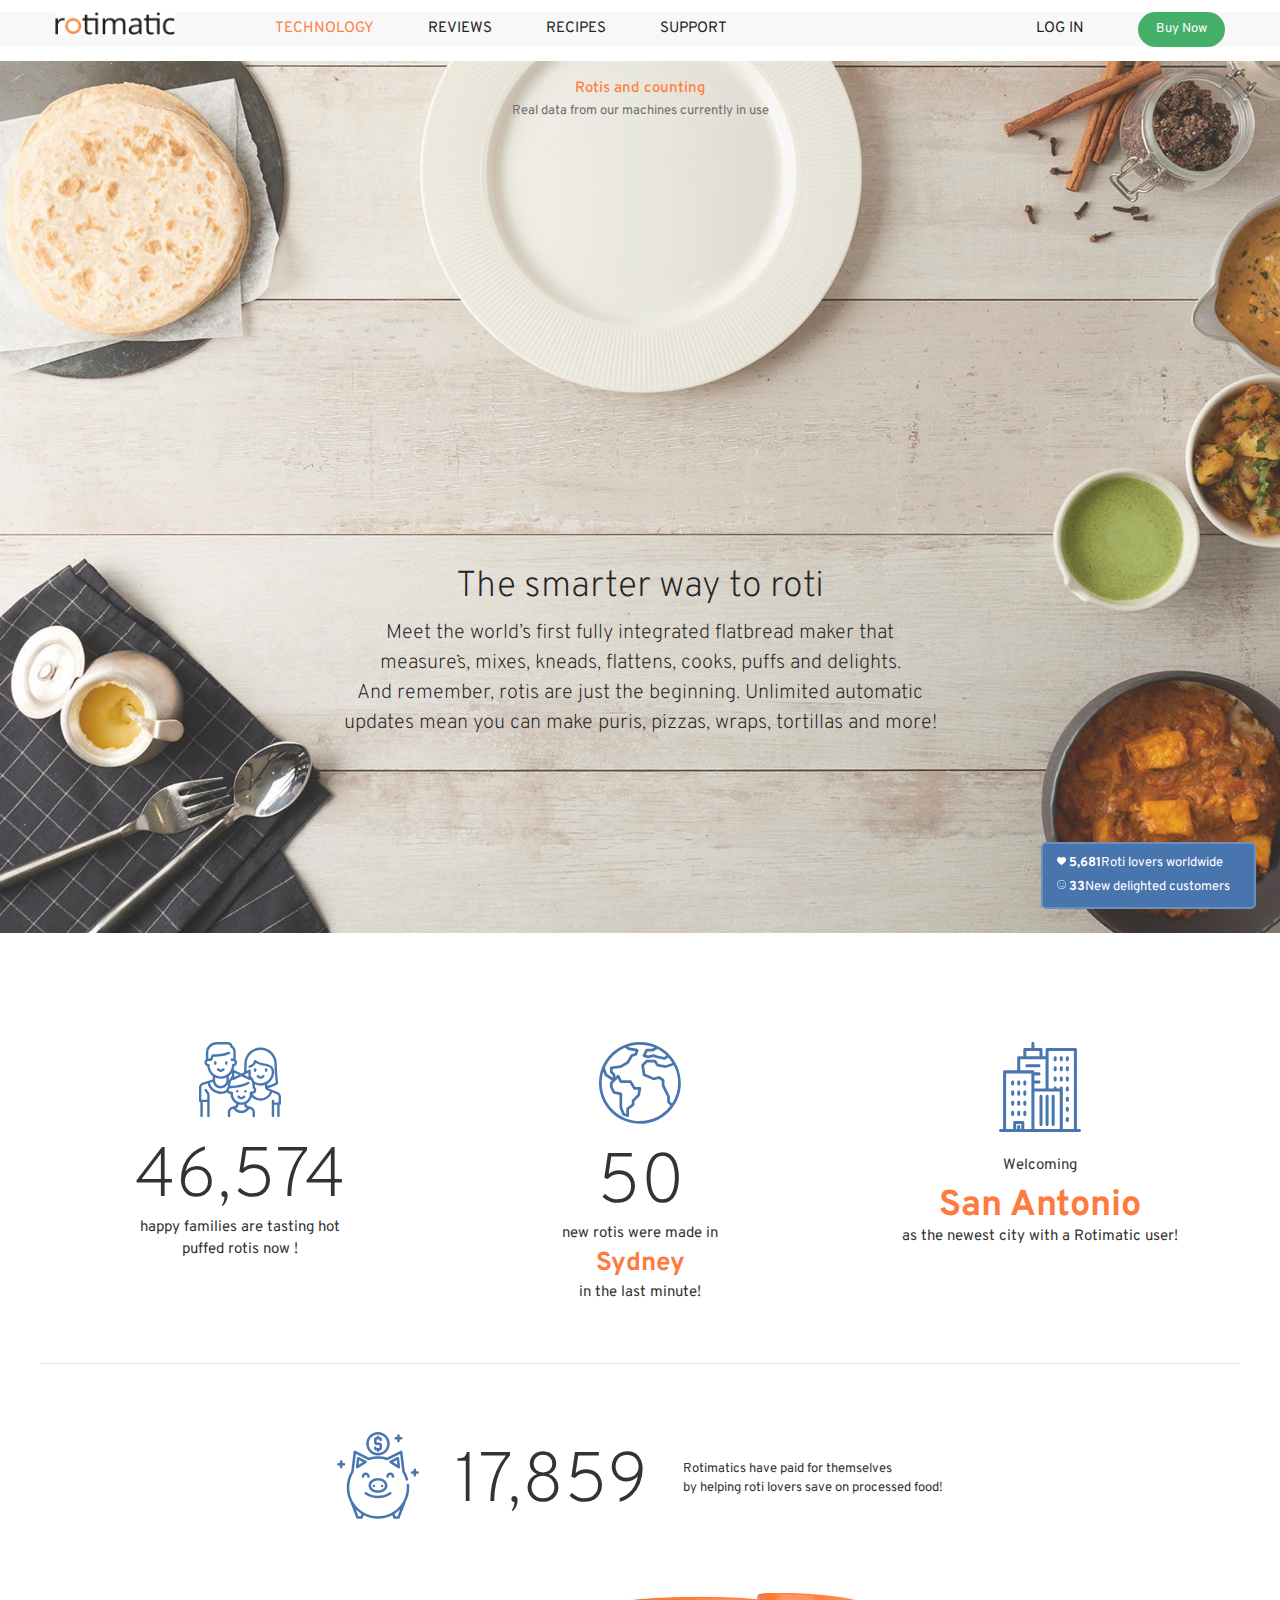
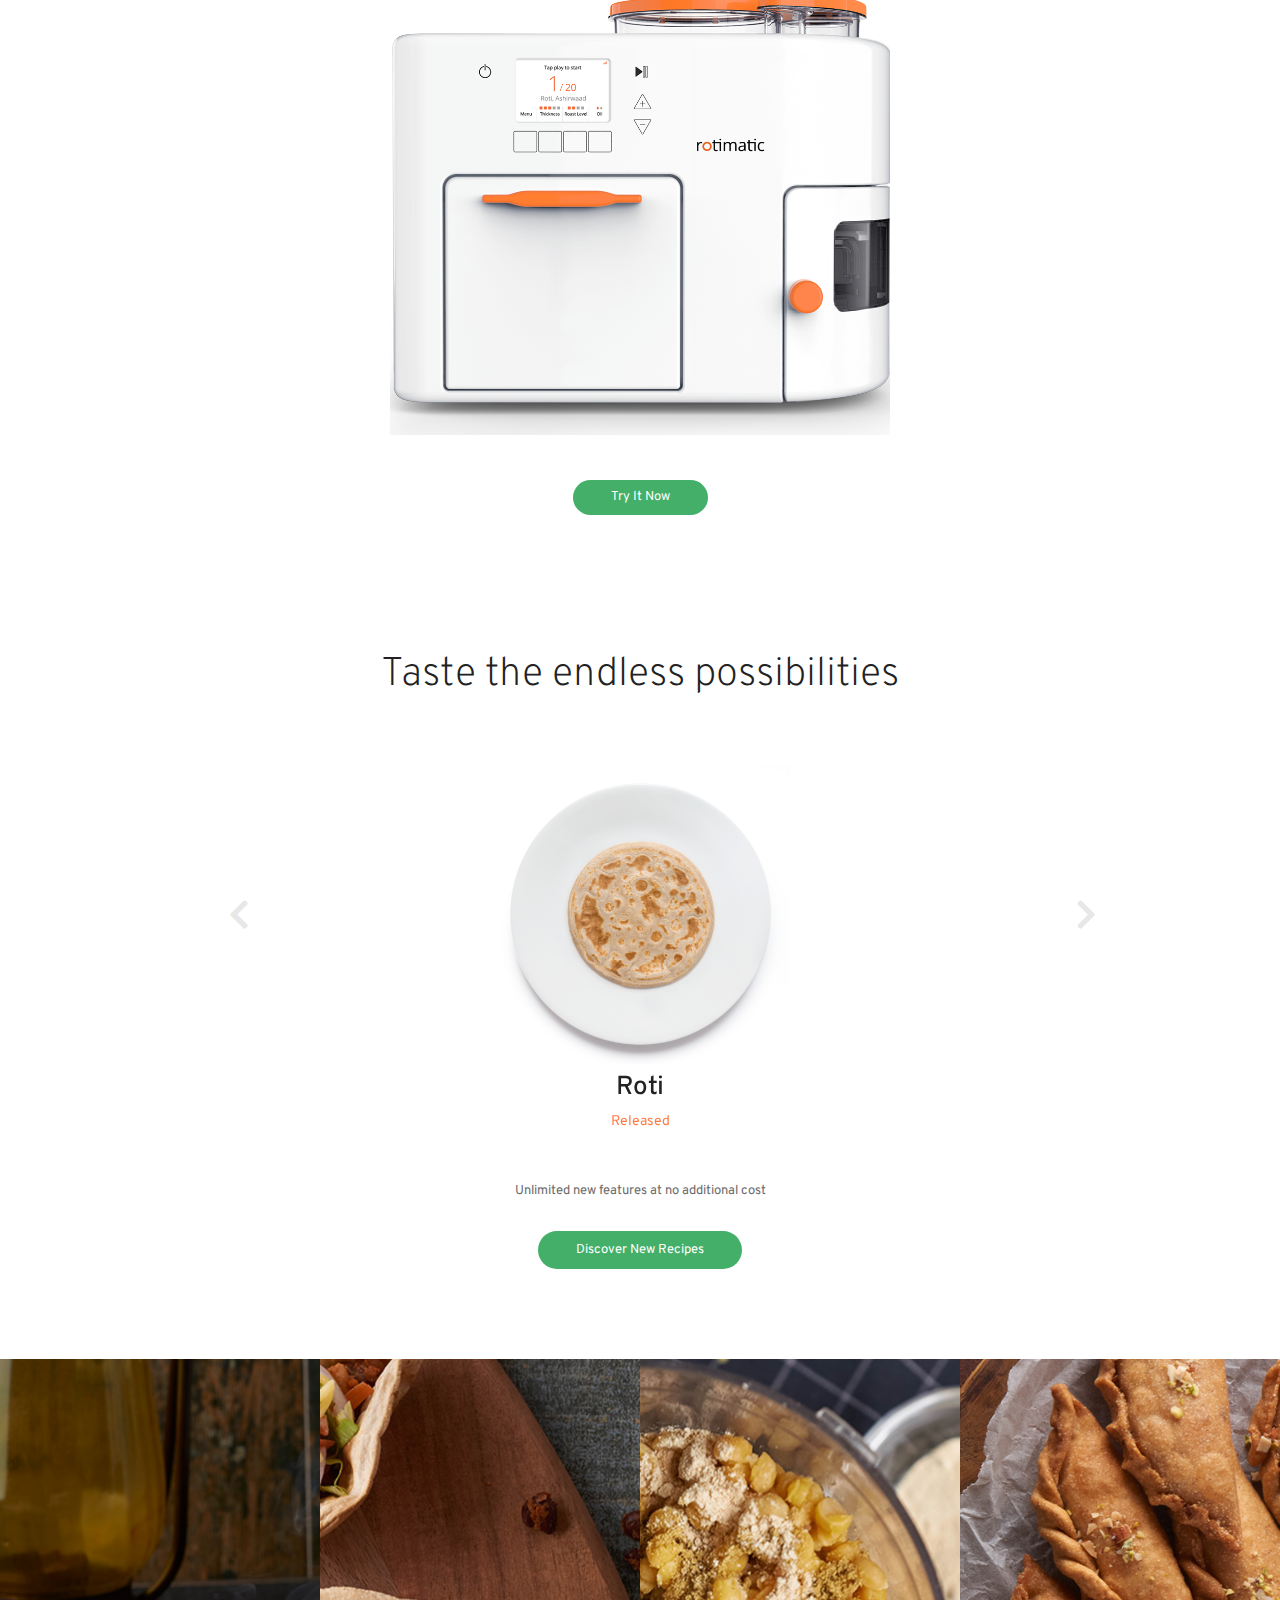
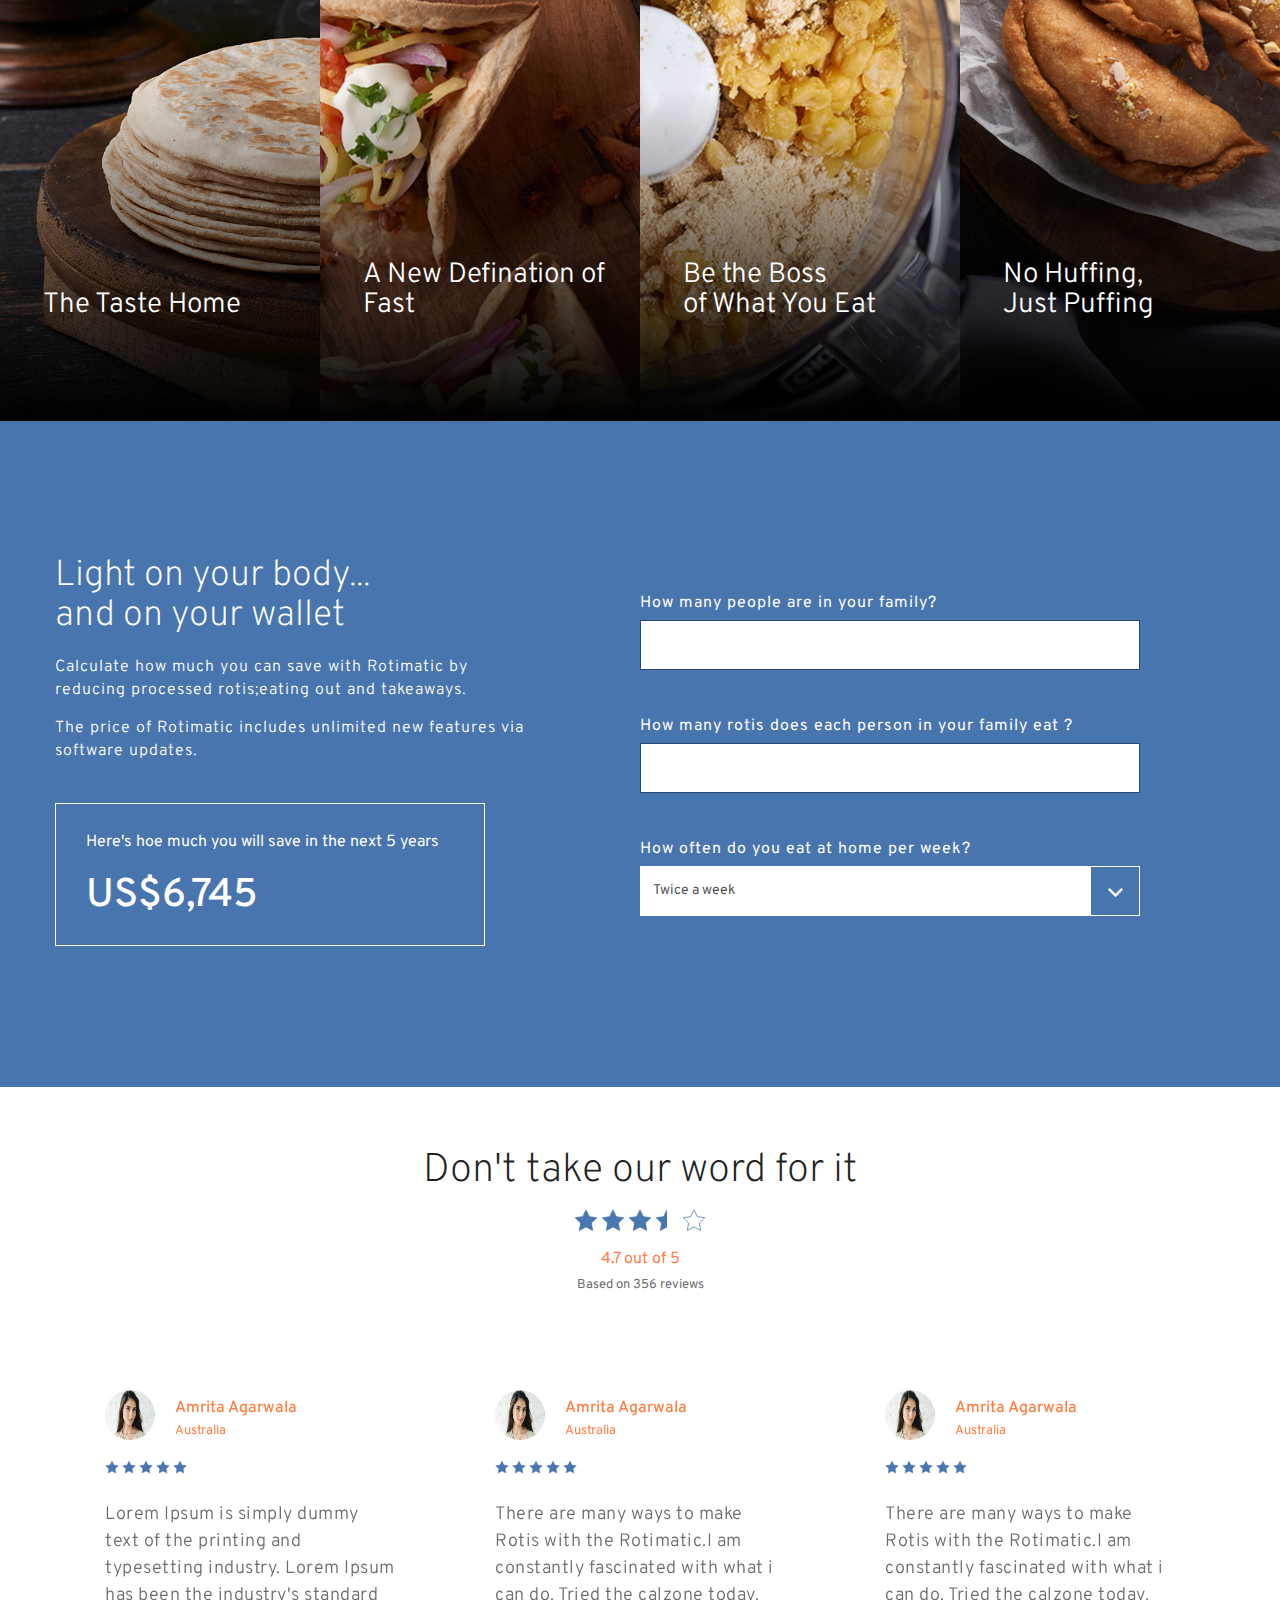
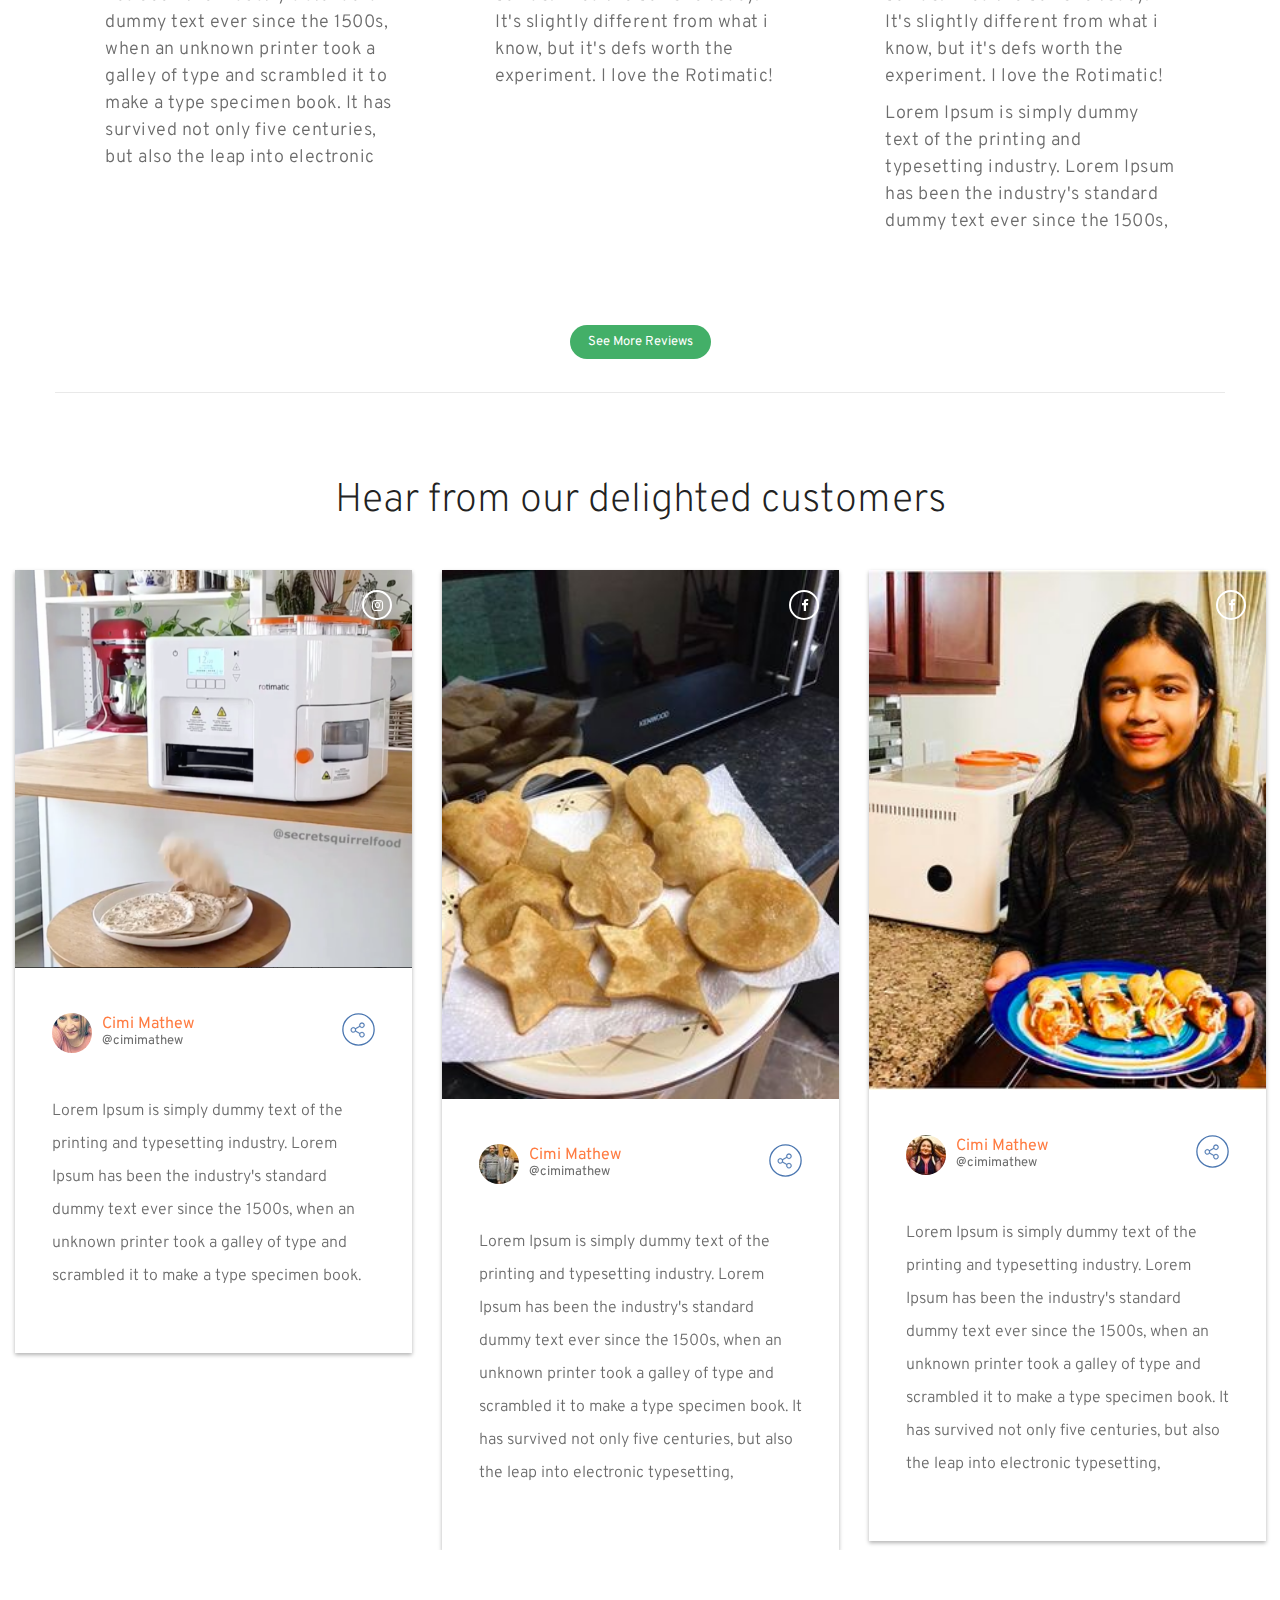
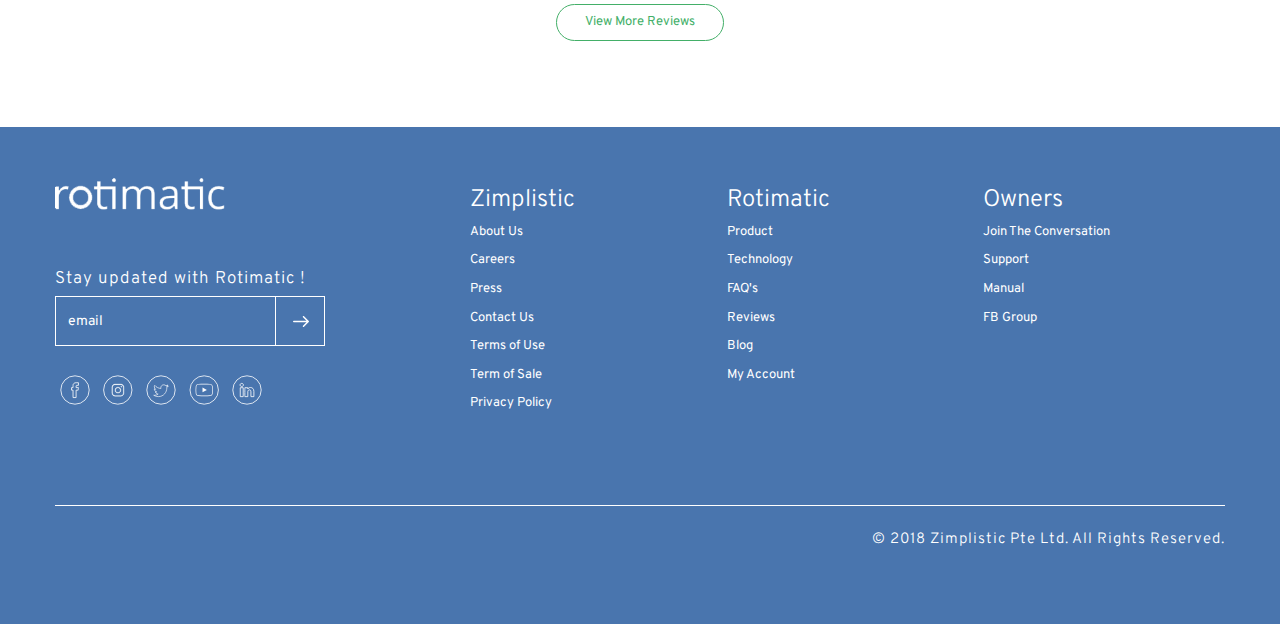
==== index.html @ e6f21da2 "added home page of rotimatic" ====
<!DOCTYPE html>
<html lang="en">
  <head>
    <meta charset="utf-8">
    <meta http-equiv="X-UA-Compatible" content="IE=edge">
    <meta name="viewport" content="width=device-width, initial-scale=1">
    <!-- The above 3 meta tags *must* come first in the head; any other head content must come *after* these tags -->
    <title>Rotimatic | Home Page</title>
    <!-- Bootstrap -->
    <link href="css/bootstrap.min.css" rel="stylesheet">
    <link href="css/style.css" rel="stylesheet">
    <!-- HTML5 shim and Respond.js for IE8 support of HTML5 elements and media queries -->
    <!-- WARNING: Respond.js doesn't work if you view the page via file:// -->
    <!--[if lt IE 9]>
      <script src="https://oss.maxcdn.com/html5shiv/3.7.3/html5shiv.min.js"></script>
      <script src="https://oss.maxcdn.com/respond/1.4.2/respond.min.js"></script>
    <![endif]-->
  </head>
  <body>
    <div class="wrapper">
    	<!-- header -->
    	<header>
            <nav class="navbar navbar-default">
                <div class="container">
                <!-- Brand and toggle get grouped for better mobile display -->
                    <div class="navbar-header">
                        <button type="button" class="navbar-toggle collapsed" data-toggle="collapse" data-target="#bs-example-navbar-collapse-1" aria-expanded="false">
                            <svg width="27px" height="17px" viewBox="0 0 27 17" version="1.1" xmlns="http://www.w3.org/2000/svg" xmlns:xlink="http://www.w3.org/1999/xlink" class="open-menu">
                                <!-- Generator: Sketch 50 (54983) - http://www.bohemiancoding.com/sketch -->
                                <desc>Created with Sketch.</desc>
                                <defs></defs>
                                <g id="Symbols" stroke="none" stroke-width="1" fill="none" fill-rule="evenodd">
                                    <g id="Icons/Mobile/Burger-Menu" fill="#6C6C6C">
                                        <path d="M1,2 L25.5,2 C26.052,2 26.5,1.552 26.5,1 C26.5,0.448 26.052,0 25.5,0 L1,0 C0.448,0 0,0.448 0,1 C0,1.552 0.448,2 1,2" id="Fill-1"></path>
                                        <path d="M1,9.5 L25.5,9.5 C26.052,9.5 26.5,9.052 26.5,8.5 C26.5,7.948 26.052,7.5 25.5,7.5 L1,7.5 C0.448,7.5 0,7.948 0,8.5 C0,9.052 0.448,9.5 1,9.5" id="Fill-3"></path>
                                        <path d="M1,17 L25.5,17 C26.052,17 26.5,16.552 26.5,16 C26.5,15.448 26.052,15 25.5,15 L1,15 C0.448,15 0,15.448 0,16 C0,16.552 0.448,17 1,17" id="Fill-5"></path>
                                    </g>
                                </g>
                            </svg>
                            <svg width="27px" height="17px" viewBox="0 0 27 28" version="1.1" xmlns="http://www.w3.org/2000/svg" xmlns:xlink="http://www.w3.org/1999/xlink" class="close-menu">
                                <!-- Generator: Sketch 50 (54983) - http://www.bohemiancoding.com/sketch -->
                                <desc>Created with Sketch.</desc>
                                <defs></defs>
                                <g id="Symbols" stroke="none" stroke-width="1" fill="none" fill-rule="evenodd">
                                    <g id="Icons/Mobile/Close" fill="#6C6C6C" fill-rule="nonzero">
                                        <g id="cancel">
                                            <path d="M12.2094844,13.8315938 L0.258609375,25.7824687 C-0.07340625,26.1144844 -0.07340625,26.652375 0.258609375,26.9843906 C0.42440625,27.1506094 0.64209375,27.2332969 0.859359375,27.2332969 C1.07704687,27.2332969 1.2943125,27.1506094 1.46010938,26.9843906 L13.5008438,14.9436562 L25.5415781,26.9843906 C25.7077969,27.1506094 25.9250625,27.2332969 26.1423281,27.2332969 C26.3595938,27.2332969 26.5772812,27.1506094 26.7430781,26.9843906 C27.0750938,26.652375 27.0750938,26.1144844 26.7430781,25.7824687 L14.792625,13.8315938 L26.7510937,1.87228125 C27.0831094,1.54026562 27.0831094,1.002375 26.7510937,0.670359375 C26.4190781,0.338765625 25.8811875,0.338765625 25.5495937,0.670359375 L13.5012656,12.7195312 L1.45167187,0.67078125 C1.11965625,0.3391875 0.5821875,0.3391875 0.250171875,0.67078125 C-0.08184375,1.00279687 -0.08184375,1.5406875 0.250171875,1.87270313 L12.2094844,13.8315938 Z" id="Shape"></path>
                                        </g>
                                    </g>
                                </g>
                            </svg>
                        </button>
                        <a class="navbar-brand logo" href="index.html">
                            <svg width="120px" height="23px" viewBox="0 0 120 23" version="1.1" xmlns="http://www.w3.org/2000/svg" xmlns:xlink="http://www.w3.org/1999/xlink">
                                <!-- Generator: Sketch 50 (54983) - http://www.bohemiancoding.com/sketch -->
                                <desc>Created with Sketch.</desc>
                                <defs></defs>
                                <g id="Symbols" stroke="none" stroke-width="1" fill="none" fill-rule="evenodd">
                                    <g id="Components/Desktop/Navigation-Bar/White-Background/Green-Buy-Now" transform="translate(-208.000000, -18.000000)">
                                        <g id="Components/Navigation-Bar/Transparent-Background/Light">
                                            <g id="Nav-Bar">
                                                <g id="Logo/Colored" transform="translate(208.000000, 18.000000)">
                                                    <image id="rotimatic-logo-2x" x="0" y="0" width="120" height="23" xlink:href="[data-uri]"></image>
                                                </g>
                                            </g>
                                        </g>
                                    </g>
                                </g>
                            </svg>
                        </a> 
                        <button type="button" class="hidden-lg hidden-md hidden-sm primary-btn pull-right">
                            Buy Now
                        </button>
                    </div>
                <!-- Collect the nav links, forms, and other content for toggling -->
                    <div class="collapse navbar-collapse" id="bs-example-navbar-collapse-1">
                        <ul class="nav navbar-nav first-nav">
                            <li class="active"><a href="technology.html">TECHNOLOGY</a></li>
                            <li><a href="reviews.html">REVIEWS</a></li>
                            <li><a href="recipes.html">RECIPES</a></li>
                            <li><a href="support.html">SUPPORT</a></li>
                        </ul>
                     
                      <ul class="nav navbar-nav navbar-right">
                        <li><a href="javascript:void(0)">LOG IN</a></li>
                        <li>
                            <button type="button" class="primary-btn">Buy Now</button>
                        </li>
                      </ul>
                    </div><!-- /.navbar-collapse -->
                </div><!-- /.container-->
            </nav>
    	</header>
    	<!-- /header -->
    	<!-- banner-start -->
    	<section class="banner home-banner">
    		<div class="container">
    			<div class="roti-counting">
                    <div class="roti-img hidden-lg hidden-md hidden-sm">
                        <img src="images/6f478e34eec9d0068848098a44410a11f3011fbc.png" alt="rotimatic">
                    </div>
    				<h6>Rotis and counting</h6>
    				<span>Real data from our machines currently in use</span>
    			</div>
    			<div class="banner-caption">
    				<h1>The smarter way to roti</h1>
    				<p>Meet the world’s first fully integrated flatbread maker that measures, mixes, kneads, flattens, cooks, puffs and delights.</p>
                    <p class="hidden-xs"> And remember, rotis are just the beginning. Unlimited automatic updates mean you can make puris, pizzas, wraps, tortillas and more!</p>
    			</div>
    		</div>
    		<div class="roti-lovers">
    			<span>
    				<svg width="9px" height="9px" viewBox="0 0 9 9" version="1.1" xmlns="http://www.w3.org/2000/svg" xmlns:xlink="http://www.w3.org/1999/xlink">
                        <!-- Generator: Sketch 50 (54983) - http://www.bohemiancoding.com/sketch -->
                        <desc>Created with Sketch.</desc>
                        <defs></defs>
                        <g id="Symbols" stroke="none" stroke-width="1" fill="none" fill-rule="evenodd">
                            <g id="Assets/Popup/New-Customers" transform="translate(-5.000000, -3.000000)" fill="#FFFFFF">
                                <g id="Group-10" transform="translate(-10.000000, -8.000000)">
                                    <g id="Group-6" transform="translate(15.000000, 9.000000)">
                                        <g id="Page-1" transform="translate(0.000000, 2.000000)">
                                            <path d="M8.98512378,2.49523483 C8.85375008,1.04925871 7.83028147,0.000173087876 6.54943118,0.000173087876 C5.69610795,0.000173087876 4.91461619,0.459375224 4.47514607,1.19534487 C4.03948389,0.449855391 3.29018647,0 2.45053718,0 C1.16985999,0 0.146218284,1.04908562 0.015017674,2.49506174 C0.00463240141,2.55893116 -0.0379472162,2.89506782 0.0915225154,3.44323712 C0.278111246,4.23390254 0.709100058,4.95308267 1.33758214,5.52254178 L4.47306902,8.36793338 L7.66221314,5.52271487 C8.29086831,4.95308267 8.72185712,4.23407563 8.90844585,3.44323712 C9.03791558,2.89524091 8.99533596,2.55910425 8.98512378,2.49523483" id="Fill-1"></path>
                                        </g>
                                    </g>
                                </g>
                            </g>
                        </g>
                    </svg>
    				<strong>5,681</strong>Roti lovers worldwide
    			</span>
    			<span>
    				<svg width="9px" height="10px" viewBox="0 0 9 10" version="1.1" xmlns="http://www.w3.org/2000/svg" xmlns:xlink="http://www.w3.org/1999/xlink">
                        <!-- Generator: Sketch 50 (54983) - http://www.bohemiancoding.com/sketch -->
                        <desc>Created with Sketch.</desc>
                        <defs>
                            <polygon id="path-1" points="0 0.000124662162 8.99987838 0.000124662162 8.99987838 9 0 9"></polygon>
                        </defs>
                        <g id="Symbols" stroke="none" stroke-width="1" fill="none" fill-rule="evenodd">
                            <g id="Assets/Popup/New-Customers" transform="translate(-15.000000, -25.000000)">
                                <g id="Group-10">
                                    <g id="Group-3" transform="translate(15.000000, 25.030284)">
                                        <g id="Group" fill="#FFFFFF">
                                            <path d="M1.67156757,7.34473277 C1.38162162,7.05642872 1.13548986,6.72415845 0.943844595,6.35898953 C0.651952703,5.80290507 0.486486486,5.17047264 0.486486486,4.50006385 C0.486486486,2.28703682 2.28691216,0.486611149 4.49993919,0.486611149 C5.549625,0.486611149 6.50630068,0.891854392 7.22222635,1.55390169 C7.59341554,1.89711791 7.89993243,2.30929358 8.12094932,2.76999628 C8.37240203,3.29415507 8.51339189,3.88094899 8.51339189,4.50006385 C8.51339189,6.71309088 6.71296622,8.51351655 4.49993919,8.51351655 C3.39756081,8.51351655 2.39761824,8.06667872 1.67156757,7.34473277 Z M0,4.50006385 C0,6.98129696 2.01867568,9.00000304 4.49993919,9.00000304 C6.9811723,9.00000304 8.99987838,6.98129696 8.99987838,4.50006385 C8.99987838,2.01880034 6.98123311,0.000124662162 4.49993919,0.000124662162 C2.01867568,0.000124662162 0,2.01880034 0,4.50006385 Z" id="Fill-1"></path>
                                            <path d="M3.03038514,3.01019595 C3.2990473,3.01019595 3.51687162,3.22802027 3.51687162,3.49668243 C3.51687162,3.76534459 3.2990473,3.98316892 3.03038514,3.98316892 C2.76172297,3.98316892 2.54389865,3.76534459 2.54389865,3.49668243 C2.54389865,3.22802027 2.76172297,3.01019595 3.03038514,3.01019595" id="Fill-4"></path>
                                            <path d="M6.04052027,3.01019595 C6.30921284,3.01019595 6.52700676,3.22802027 6.52700676,3.49668243 C6.52700676,3.76534459 6.30921284,3.98316892 6.04052027,3.98316892 C5.7718277,3.98316892 5.55403378,3.76534459 5.55403378,3.49668243 C5.55403378,3.22802027 5.7718277,3.01019595 6.04052027,3.01019595" id="Fill-6"></path>
                                            <path d="M4.49132838,6.99321588 C5.4324973,6.99321588 6.33447365,6.51189831 6.85090946,5.71275304 L6.44229122,5.4487125 C5.96805811,6.18254696 5.1006223,6.59207736 4.23203108,6.49186115 C3.55514595,6.41381047 2.92918986,6.02383074 2.55754459,5.4487125 L2.14895676,5.71275304 C2.5986527,6.40870236 3.35653784,6.88059426 4.17626757,6.97515507 C4.28150068,6.98728682 4.38658176,6.99321588 4.49132838,6.99321588" id="Fill-8"></path>
                                        </g>
                                        <mask id="mask-2" fill="white">
                                            <use xlink:href="#path-1"></use>
                                        </mask>
                                        <g id="Clip-2"></g>
                                    </g>
                                </g>
                            </g>
                        </g>
                    </svg>
    				<strong>33</strong>New delighted customers
    			</span>
    		</div>
    	</section>
    	<!-- banner-end -->
    	<!-- creative-boxes-start -->
    	<section class="creative-main-box">
    		<div class="container">
    			<div class="row">
    				<div class="col-sm-4">
    					<div class="creative-box">
    						<div class="icons">
    							<svg width="82px" height="76px" viewBox="0 0 82 76" version="1.1" xmlns="http://www.w3.org/2000/svg" xmlns:xlink="http://www.w3.org/1999/xlink">
                                    <!-- Generator: Sketch 50 (54983) - http://www.bohemiancoding.com/sketch -->
                                    <desc>Created with Sketch.</desc>
                                    <defs></defs>
                                    <g id="Symbols" stroke="none" stroke-width="1" fill="none" fill-rule="evenodd">
                                        <g id="Icons/Stats/Happy-Family" transform="translate(0.000000, -3.000000)" fill="#4A76B0" fill-rule="nonzero">
                                            <g id="004-family" transform="translate(0.000000, 3.000000)">
                                                <path d="M25.2881914,26.4107266 C24.7729687,25.9928789 24.0167109,26.0716758 23.5987031,26.5870586 C23.1134297,27.1854023 22.470082,27.5148438 21.7868555,27.5148438 C21.1036289,27.5148438 20.4602812,27.1852422 19.9750078,26.5870586 C19.5571602,26.0718359 18.800582,25.9930391 18.2855195,26.4107266 C17.7702969,26.8285742 17.6913398,27.5849922 18.1091875,28.1002148 C19.0456211,29.2549414 20.3861289,29.9171875 21.7868555,29.9171875 C23.187582,29.9171875 24.5279297,29.2549414 25.4645234,28.1002148 C25.8823711,27.5849922 25.8034141,26.8285742 25.2881914,26.4107266 Z" id="Shape"></path>
                                                <path d="M16.2973398,19.2805703 C15.6339727,19.2805703 15.096168,19.818375 15.096168,20.4817422 L15.096168,21.8541211 C15.096168,22.5174883 15.6339727,23.055293 16.2973398,23.055293 C16.960707,23.055293 17.4985117,22.5174883 17.4985117,21.8541211 L17.4985117,20.4817422 C17.4985117,19.818375 16.960707,19.2805703 16.2973398,19.2805703 Z" id="Shape"></path>
                                                <path d="M27.2763711,19.2805703 C26.6130039,19.2805703 26.0751992,19.818375 26.0751992,20.4817422 L26.0751992,21.8541211 C26.0751992,22.5174883 26.6128437,23.055293 27.2763711,23.055293 C27.9397383,23.055293 28.477543,22.5174883 28.477543,21.8541211 L28.477543,20.4817422 C28.477543,19.818375 27.9397383,19.2805703 27.2763711,19.2805703 Z" id="Shape"></path>
                                                <path d="M65.0870195,33.2724609 C64.5717969,32.8546133 63.8153789,32.9334102 63.3975312,33.448793 C62.9122578,34.0469766 62.26875,34.3765781 61.5856836,34.3765781 C60.902457,34.3765781 60.2591094,34.0469766 59.7738359,33.448793 C59.3561484,32.9335703 58.5995703,32.8546133 58.0843477,33.2724609 C57.569125,33.6903086 57.4903281,34.4467266 57.9081758,34.9619492 C58.8444492,36.1168359 60.184957,36.7789219 61.5856836,36.7789219 C62.9864102,36.7789219 64.3267578,36.1166758 65.2631914,34.9619492 C65.6810391,34.4467266 65.6022422,33.6903086 65.0870195,33.2724609 Z" id="Shape"></path>
                                                <path d="M56.096168,26.1424648 C55.4328008,26.1424648 54.8949961,26.6802695 54.8949961,27.3436367 L54.8949961,28.7160156 C54.8949961,29.3793828 55.4328008,29.9171875 56.096168,29.9171875 C56.7595352,29.9171875 57.2973398,29.3793828 57.2973398,28.7160156 L57.2973398,27.3436367 C57.2973398,26.6802695 56.7595352,26.1424648 56.096168,26.1424648 Z" id="Shape"></path>
                                                <path d="M67.0751992,26.1424648 C66.411832,26.1424648 65.8740273,26.6802695 65.8740273,27.3436367 L65.8740273,28.7160156 C65.8740273,29.3793828 66.4116719,29.9171875 67.0751992,29.9171875 C67.7385664,29.9171875 68.2763711,29.3793828 68.2763711,28.7160156 L68.2763711,27.3436367 C68.2763711,26.6802695 67.7385664,26.1424648 67.0751992,26.1424648 Z" id="Shape"></path>
                                                <path d="M78.6568984,49.8958789 L69.2465977,46.1317266 C69.195668,46.1113867 69.148582,46.0854414 69.1008555,46.060457 C75.6004766,44.5815742 78.6786797,42.1084414 78.815293,41.9964922 C79.14025,41.7301523 79.3024883,41.3134258 79.2430703,40.8975 C79.229457,40.8023672 77.8827031,31.2665039 77.8827031,21.8542813 C77.8827031,12.8679141 70.5717305,5.55694141 61.5853633,5.55694141 C52.5989961,5.55694141 45.2881836,12.8677539 45.2881836,21.8542813 C45.2881836,24.3165234 45.1763945,27.3281016 44.994457,30.179043 L42.3722187,31.4902422 L34.6751094,27.6418477 C34.6530078,27.6307969 34.6297852,27.6227891 34.6072031,27.6131797 C34.9733203,26.5460586 35.2127539,25.4208008 35.3006797,24.2531016 C36.9107305,23.7556563 38.083875,22.2532305 38.083875,20.4819023 C38.083875,19.2888984 37.550875,18.2187344 36.7114961,17.4945078 L36.7114961,9.50271094 C36.7114961,7.29495703 35.5960078,5.22926172 33.7667031,3.98805078 C33.1468984,1.68500391 31.0776797,0.067265625 28.6484297,0.067265625 L17.6693984,0.067265625 C11.7099844,0.067265625 6.86157422,4.91567578 6.86157422,10.8750898 L6.86157422,17.4943477 C6.02219531,18.2184141 5.48919531,19.2887383 5.48919531,20.4817422 C5.48919531,22.2530703 6.66233984,23.7554961 8.27239062,24.2529414 C8.57572656,28.2855156 10.6539141,31.8286523 13.7234687,34.108957 L13.7234687,37.4289961 L3.7899375,40.4090234 C1.52308594,41.089207 0,43.1361641 0,45.5029531 L0,58.9081914 C0,59.5715586 0.537804688,60.1093633 1.20117188,60.1093633 L1.37237891,60.1093633 L1.37237891,74.0043594 C1.37237891,74.6677266 1.91018359,75.2055313 2.57355078,75.2055313 C3.23691797,75.2055313 3.77472266,74.6677266 3.77472266,74.0043594 L3.77472266,60.1093633 L8.23427344,60.1093633 L8.23427344,74.0043594 C8.23427344,74.6677266 8.77207813,75.2055313 9.43544531,75.2055313 C10.0988125,75.2055313 10.6366172,74.6677266 10.6366172,74.0043594 L10.6366172,53.2929531 C10.6366172,52.2394453 10.3276758,51.21925 9.74342578,50.342875 L7.69022266,47.2630703 C7.32218359,46.7110117 6.57633594,46.5620664 6.02459766,46.9297852 C5.47253906,47.2976641 5.32343359,48.0435117 5.69147266,48.5955703 L7.74467578,51.6755352 C8.06498828,52.1560039 8.23443359,52.7152695 8.23443359,53.2929531 L8.23443359,57.7070195 L2.57355078,57.7070195 L2.40234375,57.7070195 L2.40234375,45.5029531 C2.40234375,44.205207 3.23739844,43.0829922 4.48053125,42.7099883 L8.60407422,41.4729414 C10.0400352,47.4855273 15.4935156,51.8750898 21.7868555,51.8750898 C24.0477812,51.8750898 26.2435234,51.3175859 28.2097617,50.2567109 C28.9283828,51.2370273 30.0874336,51.8750898 31.3933477,51.8750898 L31.5645547,51.8750898 L31.5645547,52.0462969 C31.5645547,56.0731055 33.7798359,59.5901367 37.0540703,61.4493906 L37.0540703,63.408582 C37.0540703,63.4822539 37.0069844,63.5475977 36.9369961,63.5709805 L32.4563047,65.0645977 C30.2812227,65.789625 28.8197969,67.8172031 28.8197969,70.11 L28.8197969,74.0043594 C28.8197969,74.6677266 29.3576016,75.2055312 30.0209688,75.2055312 C30.6843359,75.2055312 31.2221406,74.6677266 31.2221406,74.0043594 L31.2221406,70.11 C31.2221406,68.8529336 32.0234023,67.7411289 33.2159258,67.3437812 L34.5335313,66.9044727 C36.2766719,69.5041289 39.208332,71.0885547 42.3722188,71.0885547 C45.5394688,71.0885547 48.4684063,69.5050898 50.2112266,66.9046328 L51.5285117,67.3437812 C52.7210352,67.7412891 53.5222969,68.8529336 53.5222969,70.11 L53.5222969,74.0043594 C53.5222969,74.6677266 54.0601016,75.2055312 54.7234688,75.2055312 C55.3868359,75.2055312 55.9246406,74.6677266 55.9246406,74.0043594 L55.9246406,70.11 C55.9246406,67.8172031 54.4632148,65.789625 52.2881328,65.0647578 L47.8074414,63.5711406 C47.7374531,63.5477578 47.6903672,63.4825742 47.6903672,63.4087422 L47.6903672,61.4495508 C50.1418789,60.0574727 51.9974492,57.7358477 52.7758086,54.9662656 C55.0457031,57.3413828 58.2159961,58.7373047 61.5852031,58.7373047 C66.9043125,58.7373047 71.5714258,55.2989102 73.1790742,50.2925859 L77.7641875,52.1265352 C78.8777539,52.5719297 79.5971758,53.6347266 79.5971758,54.8338164 L79.5971758,60.4519375 L79.4259688,60.4519375 L75.137625,60.4519375 L75.137625,58.9083516 C75.137625,58.2449844 74.5998203,57.7071797 73.9364531,57.7071797 C73.2730859,57.7071797 72.7352813,58.2449844 72.7352813,58.9083516 L72.7352813,74.0045195 C72.7352813,74.6678867 73.2730859,75.2056914 73.9364531,75.2056914 C74.5998203,75.2056914 75.137625,74.6678867 75.137625,74.0045195 L75.137625,62.8542812 L78.2247969,62.8542812 L78.2247969,74.0045195 C78.2247969,74.6678867 78.7626016,75.2056914 79.4259688,75.2056914 C80.0893359,75.2056914 80.6271406,74.6678867 80.6271406,74.0045195 L80.6271406,62.8542812 L80.7983477,62.8542812 C81.1168984,62.8542812 81.4223164,62.7277578 81.6476563,62.5025781 C81.8729961,62.2772383 81.9995195,61.9718203 81.9995195,61.6531094 L81.9995195,54.8338164 C82,52.6464023 80.6878398,50.7081914 78.6568984,49.8958789 Z M47.6906875,21.8541211 C47.6906875,14.1924063 53.9239687,7.959125 61.5856836,7.959125 C69.2473984,7.959125 75.4805195,14.1924063 75.4805195,21.8541211 C75.4805195,29.9200703 76.4518672,38.0737852 76.7675352,40.5089609 C75.691125,41.213168 72.9351562,42.7641211 68.2763711,43.7833555 L68.2763711,41.8718906 C68.9144336,41.5102578 69.5252695,41.0975352 70.0995898,40.6334023 C72.4631758,38.7228984 74.1334453,36.047168 74.8022578,33.099332 C75.0251953,32.1170937 75.1382656,31.1041055 75.1382656,30.0885547 C75.1382656,23.2993711 70.2283555,22.3246602 65.480043,21.3819805 C62.4586953,20.7821953 59.3345273,20.1619102 56.8466602,18.1716484 C56.4861484,17.883207 55.9922266,17.8269922 55.5759805,18.0270273 C55.1597344,18.2270625 54.8951562,18.647793 54.8951562,19.1096836 C54.8951562,19.1415547 54.8427852,22.3020781 50.3154883,23.4339023 C49.6718203,23.5948594 49.2805586,24.2470156 49.4415156,24.8906836 C49.6023125,25.5343516 50.2546289,25.925293 50.8981367,25.7646562 C54.6874336,24.817332 56.2332617,22.6915781 56.8636367,21.0945 C59.468418,22.6380859 62.3863047,23.2172109 65.0122266,23.7385195 C70.087418,24.7460625 72.7359219,25.4861445 72.7359219,30.0887148 C72.7359219,30.9256914 72.6428711,31.7597852 72.4594922,32.5679336 C71.9093555,34.9917383 70.5350547,37.1926055 68.5893164,38.7653398 C66.5873633,40.3835586 64.1654805,41.238793 61.5856836,41.238793 C59.2339492,41.238793 56.9957656,40.5174492 55.0963125,39.1543594 C54.4004336,37.2550664 53.2827031,35.5173711 51.8078242,34.0855742 L51.8078242,28.7163359 C51.8078242,28.2999297 51.5922539,27.9133125 51.2381484,27.6945391 C50.884043,27.4757656 50.4420117,27.4557461 50.0694883,27.6420078 L47.4760781,28.9386328 C47.6182969,26.4371523 47.6906875,24.058832 47.6906875,21.8541211 Z M49.4054805,30.6595117 L49.4054805,35.0066328 L45.0581992,32.8331523 L49.4054805,30.6595117 Z M35.3392773,30.6595117 L39.6863984,32.8331523 L35.3392773,35.0066328 L35.3392773,30.6595117 Z M28.8197969,43.8120234 L28.8197969,44.9528164 C27.9597578,45.6954609 27.447418,46.7822812 27.447418,47.929 C25.7366289,48.9397461 23.7931328,49.4727461 21.7866953,49.4727461 C16.5617578,49.4727461 12.0413477,45.7958789 10.9104844,40.7810664 L13.8780195,39.8907578 C14.6100938,43.5884453 17.8774414,46.3855742 21.7868555,46.3855742 C24.8911641,46.3855742 27.5894766,44.6211328 28.9363906,42.043418 C28.8593555,42.626707 28.8197969,43.2173633 28.8197969,43.8120234 Z M16.1261328,38.3205859 L16.1261328,35.5381914 C17.8497344,36.334168 19.767125,36.7789219 21.7868555,36.7789219 C23.8064258,36.7789219 25.7239766,36.3340078 27.4475781,35.5383516 L27.4475781,38.3223477 C27.4475781,41.4436328 24.9083008,43.9830703 21.7868555,43.9830703 C18.6706953,43.9830703 16.1349414,41.4519609 16.1264531,38.3377227 C16.1264531,38.331957 16.1261328,38.3261914 16.1261328,38.3205859 Z M21.7868555,34.3765781 C15.638457,34.3765781 10.6366172,29.3747383 10.6366172,23.2265 C10.6366172,22.5631328 10.0988125,22.0253281 9.43544531,22.0253281 C8.584375,22.0253281 7.89185938,21.3328125 7.89185938,20.4817422 C7.89185938,19.6306719 8.58421484,18.9381563 9.43544531,18.9381563 L12.1802031,18.9381563 C12.6971875,18.9381563 13.1561953,18.6074336 13.3197148,18.116875 L14.4222305,14.8093281 C17.1825234,14.7470273 25.7395117,14.3589688 30.5581328,11.9495781 C31.1515117,11.6528086 31.3920664,10.9314648 31.0952969,10.3380859 C30.7986875,9.74470703 30.0773438,9.50415234 29.4838047,9.80092188 C24.3138008,12.3858438 13.6592461,12.4188359 13.5522617,12.4188359 C13.0352773,12.4189961 12.5762695,12.7497188 12.4129102,13.2402773 L11.3143984,16.5359727 L9.43544531,16.5359727 C9.37810938,16.5359727 9.32109375,16.5378945 9.26423828,16.5402969 L9.26423828,10.8750898 C9.26423828,6.24032813 13.034957,2.46960938 17.6697188,2.46960938 L28.64875,2.46960938 C30.0831094,2.46960938 31.288125,3.50341797 31.5144258,4.92752734 C31.5719219,5.28948047 31.7914961,5.60530859 32.1106875,5.78532422 C33.4668906,6.55023047 34.3094727,7.9745 34.3094727,9.50255078 L34.3094727,16.5399766 C34.2526172,16.5374141 34.1957617,16.5356523 34.1382656,16.5356523 L32.7658867,16.5356523 C32.1025195,16.5356523 31.5647148,17.073457 31.5647148,17.7368242 C31.5647148,18.4001914 32.1025195,18.9379961 32.7658867,18.9379961 L34.1382656,18.9379961 C34.9893359,18.9379961 35.6818516,19.6303516 35.6818516,20.481582 C35.6818516,21.3328125 34.9894961,22.025168 34.1382656,22.025168 C33.4748984,22.025168 32.9370938,22.5629727 32.9370938,23.2263398 C32.9370937,29.3745781 27.9352539,34.3765781 21.7868555,34.3765781 Z M29.8497617,38.322668 L29.8497617,34.108957 C31.0446875,33.2212109 32.0890664,32.1428789 32.9369336,30.9173633 L32.9369336,34.0854141 C31.5917813,35.3913281 30.5432383,36.9514102 29.8412734,38.6567539 C29.845918,38.5457656 29.8497617,38.4346172 29.8497617,38.322668 Z M47.8143281,66.1054531 C46.491918,67.7209492 44.5053398,68.6860508 42.3723789,68.6860508 C40.2419805,68.6860508 38.2541211,67.7203086 36.9312305,66.105293 L37.6967773,65.8501641 C38.7493242,65.4994219 39.4565742,64.5181445 39.4565742,63.4087422 L39.4565742,62.4513281 C40.3848398,62.7119023 41.3621133,62.8542813 42.3725391,62.8542813 C43.3829648,62.8542813 44.3602383,62.7119023 45.2885039,62.4513281 L45.2885039,63.4087422 C45.2883438,64.5179844 45.9954336,65.4992617 47.0481406,65.8500039 L47.8143281,66.1054531 Z M51.9791914,49.4727461 C51.3158242,49.4727461 50.7780195,50.0105508 50.7780195,50.673918 L50.7780195,51.8682031 C50.7780195,51.8786133 50.7778594,51.8890234 50.7780195,51.8994336 L50.7780195,52.0462969 C50.7778594,56.6810586 47.0071406,60.4517773 42.3723789,60.4517773 C37.7376172,60.4517773 33.9670586,56.6810586 33.9670586,52.0462969 L33.9670586,50.673918 C33.9670586,50.0105508 33.4292539,49.4727461 32.7658867,49.4727461 L31.3935078,49.4727461 C30.5424375,49.4727461 29.8499219,48.7803906 29.8499219,47.9291602 C29.8499219,47.3814258 30.1398047,46.8857422 30.6252383,46.6032266 C30.7336641,46.540125 30.8279961,46.460207 30.9096758,46.3698789 C33.8789727,46.283875 43.5042031,45.7250898 49.8302148,42.1102031 C50.4061367,41.781082 50.606332,41.0474062 50.2772109,40.4713242 C49.9480898,39.8952422 49.2140938,39.695207 48.638332,40.0243281 C43.0966055,43.1909375 34.3885898,43.8249961 31.2223008,43.9516797 L31.2223008,43.8120234 C31.2223008,41.5780039 31.8988008,39.4144531 33.1246367,37.5904336 C33.2205703,37.7424219 33.3488555,37.8743906 33.5067695,37.9719258 C33.6997578,38.091082 33.9186914,38.1513008 34.1382656,38.1513008 C34.3218047,38.1513008 34.5058242,38.1091797 34.6754297,38.024457 L42.3725391,34.1759023 L50.0696484,38.024457 C50.2392539,38.1091797 50.4232734,38.1513008 50.6068125,38.1513008 C50.8265469,38.1513008 51.0454805,38.091082 51.2383086,37.9719258 C51.3960625,37.8743906 51.5243477,37.7422617 51.6202812,37.5904336 C52.8461172,39.4144531 53.5226172,41.5780039 53.5226172,43.8120234 L53.5226172,45.5650937 C53.5226172,45.9927109 53.7498789,46.3881367 54.1196797,46.6032266 C54.6052734,46.8859023 54.8951562,47.3814258 54.8951562,47.9291602 C54.8951562,48.7802305 54.2026406,49.4727461 53.3515703,49.4727461 L51.9791914,49.4727461 Z M61.5856836,56.3346406 C58.2601992,56.3346406 55.1749492,54.6416289 53.378957,51.8744492 C55.5420273,51.8595547 57.2973398,50.0957539 57.2973398,47.9293203 C57.2973398,46.7826016 56.785,45.6956211 55.9249609,44.9529766 L55.9249609,43.8121836 C55.9249609,43.3286719 55.8988555,42.8478828 55.8477656,42.3715781 C57.6288633,43.2066328 59.5734805,43.6408164 61.5856836,43.6408164 C63.0503125,43.6408164 64.4987656,43.3981797 65.8740273,42.9394922 L65.8740273,44.6984883 C65.8740273,46.3213516 66.8476172,47.7595547 68.3543672,48.3622227 L70.9445742,49.3982734 C69.7032031,53.5027578 65.9123047,56.3346406 61.5856836,56.3346406 Z" id="Shape"></path>
                                                <path d="M45.873875,53.8581445 C45.3586523,53.4402969 44.6022344,53.5190937 44.1843867,54.0344766 C43.6989531,54.6328203 43.0556055,54.9622617 42.3725391,54.9622617 C41.6894727,54.9622617 41.0459648,54.6328203 40.5606914,54.0344766 C40.1428438,53.5192539 39.3862656,53.4402969 38.8712031,53.8581445 C38.3559805,54.2759922 38.2770234,55.0324102 38.6948711,55.5476328 C39.6314648,56.7021992 40.9718125,57.3646055 42.3725391,57.3646055 C43.7732656,57.3646055 45.1136133,56.7023594 46.050207,55.547793 C46.4678945,55.0325703 46.3889375,54.2759922 45.873875,53.8581445 Z" id="Shape"></path>
                                                <circle id="Oval" cx="38.2773438" cy="49.3069844" r="1.20117188"></circle>
                                                <circle id="Oval" cx="46.4453125" cy="49.3069844" r="1.20117188"></circle>
                                            </g>
                                        </g>
                                    </g>
                                </svg>
    						</div>
    						<div class="creative-caption">
    							<h2>46,574</h2>
    							<p>happy families are tasting hot</p>
    							<p>puffed rotis now !</p>
    						</div>
    					</div>
    				</div>
    				<div class="col-sm-4">
    					<div class="creative-box">
    						<div class="icons">
    							<svg width="82px" height="82px" viewBox="0 0 82 82" version="1.1" xmlns="http://www.w3.org/2000/svg" xmlns:xlink="http://www.w3.org/1999/xlink">
                                    <!-- Generator: Sketch 50 (54983) - http://www.bohemiancoding.com/sketch -->
                                    <desc>Created with Sketch.</desc>
                                    <defs></defs>
                                    <g id="Symbols" stroke="none" stroke-width="1" fill="none" fill-rule="evenodd">
                                        <g id="Icons/Stats/Country" fill="#4A76B0" fill-rule="nonzero">
                                            <g id="003-worldwide">
                                                <path d="M40.9377755,0.00852390852 C24.5633472,0.00613721414 9.76447817,9.76652391 3.31955094,24.8192349 L2.80948025,24.9883493 L3.00723493,25.5816133 C-5.47848649,46.5105364 4.60853638,70.3558295 25.5374595,78.8415509 C30.42558,80.8235301 35.6509064,81.8409439 40.9256715,81.8380457 C63.5222121,81.8414553 81.8431601,63.5259626 81.8465696,40.929422 C81.8499792,18.3328815 63.5344865,0.0117629938 40.9377755,0.00852390852 Z M73.0308025,61.5518254 L70.9298295,59.4522162 L70.9298295,54.5615385 C70.9322162,54.3504865 70.8855052,54.1418212 70.793447,53.9519085 L65.4745281,43.3290728 L65.4745281,38.1956341 C65.4745281,37.7397755 65.2469397,37.313921 64.8676258,37.0609314 L60.7761497,34.3332807 C60.4554802,34.1191601 60.0591185,34.0507983 59.6850894,34.1450728 L54.674395,35.3970644 L46.2582287,31.7856549 L45.100341,23.6736216 L48.309422,20.4659044 L55.198104,20.4659044 L57.5166071,23.9504782 C57.7259543,24.263817 58.0558295,24.4767443 58.4276424,24.5382869 L66.6105946,25.9021123 C66.8298295,25.9389356 67.0545198,25.9210353 67.2652308,25.8502869 L74.8017297,23.3381206 C81.1228898,35.4684948 80.4467734,50.0581871 73.0308025,61.5518254 Z M67.4057048,13.447659 L65.1881247,14.9260457 L59.0059044,13.6890561 L54.994894,12.3538711 C54.7494054,12.2705073 54.4851642,12.2599376 54.2338794,12.3238669 L49.1631767,13.5908607 L46.9401414,12.8503035 L48.5876424,9.55530146 L53.2000998,9.55530146 C53.4116632,9.55547193 53.6203285,9.5065447 53.8097297,9.41209979 L58.5285655,7.05268191 C61.7782204,8.74893971 64.7677256,10.90242 67.4057048,13.447659 Z M25.9876923,5.78159667 L29.2608732,7.96371726 C29.4218046,8.07077755 29.6035343,8.14237838 29.7941289,8.17374636 L36.4032266,9.27571726 L35.7581372,11.2055301 L32.3144782,12.3552349 C32.0060832,12.4578628 31.7443992,12.66721 31.5766486,12.9457713 L27.6597422,19.4730395 L21.3684158,23.2481081 L12.0944033,24.5723825 C11.4222079,24.6673389 10.9223659,25.2423617 10.9215135,25.9212058 L10.9215135,30.0126819 C10.9215135,30.3744366 11.0653971,30.7211892 11.3211143,30.9769064 L13.6491642,33.3049563 L13.6491642,35.6480083 L7.97565073,31.8647568 L5.91763825,25.6907193 C9.83318087,16.7440249 17.0098004,9.62485655 25.9876923,5.78159667 Z M22.1048815,50.4973389 L15.9403909,49.2630769 L13.6491642,44.6928981 L13.6491642,41.4879085 L18.7307775,36.4062952 L20.6114927,40.1690894 C20.8424906,40.6314262 21.3152266,40.9234553 21.8321164,40.9232848 L30.6069688,40.9232848 L34.3015717,47.0809563 C34.5480832,47.4912973 34.9916674,47.7422412 35.4703701,47.7424116 L39.2618046,47.7424116 L38.3071268,52.5253472 L33.143684,57.68879 C32.8874553,57.9443368 32.7432308,58.2910894 32.7427193,58.6530146 L32.7427193,62.062578 L27.832948,65.7449064 C27.489605,66.002499 27.2874179,66.4067027 27.2874179,66.8359667 L27.2874179,71.762104 L25.5908191,71.2002079 L23.1959418,65.2102869 L23.1959418,51.8338877 C23.1961123,51.1857297 22.7399127,50.6269023 22.1048815,50.4973389 Z M18.0052225,71.4629148 C5.14622453,61.8157256 -0.291858628,45.147052 4.4037921,29.7726486 L5.53713098,33.1713015 C5.63259875,33.4588981 5.82114761,33.7066029 6.07311435,33.8750353 L12.8717838,38.407027 L11.3211143,39.9590603 C11.0653971,40.2147775 10.9215135,40.5615301 10.9215135,40.9232848 L10.9215135,45.0147609 C10.921343,45.2263243 10.9702703,45.4349896 11.0647152,45.6243909 L13.7923659,51.0796923 C13.9812557,51.4564491 14.3336341,51.7247817 14.7470437,51.8066112 L20.4751102,52.9508607 L20.4751102,65.4721414 C20.4749397,65.6453472 20.507842,65.8171892 20.5719418,65.9781206 L23.2995925,72.7972474 C23.4489314,73.1697422 23.7547692,73.4576798 24.1356175,73.5841746 L28.2270936,74.948 C28.363817,74.9943701 28.5070187,75.018237 28.6512432,75.0189189 C29.4044158,75.0189189 30.0150686,74.4082661 30.0150686,73.6550936 L30.0150686,67.5178794 L34.9248399,63.8355509 C35.268183,63.5779584 35.4703701,63.1737547 35.4703701,62.7444906 L35.4703701,59.2176383 L40.5260707,54.1619376 C40.7161538,53.9715135 40.8457173,53.7289231 40.898395,53.4650229 L42.2622204,46.645896 C42.4098545,45.9072141 41.9308108,45.1888191 41.1921289,45.041185 C41.1043326,45.0236258 41.0151726,45.0147609 40.9256715,45.0147609 L36.2422952,45.0147609 L32.5476923,38.8570894 C32.3011809,38.4467484 31.8575967,38.1958046 31.378894,38.1956341 L22.6749605,38.1956341 L20.3319085,33.4945281 C20.1356881,33.1020873 19.7626819,32.8279584 19.3294969,32.7580624 C18.8964823,32.6832225 18.4544324,32.8260832 18.1470603,33.1399335 L16.376815,34.9033597 L16.376815,32.7403326 C16.376815,32.378578 16.2329314,32.0318254 15.9772141,31.7761081 L13.6491642,29.4480582 L13.6491642,27.1036424 L22.0257796,25.9075676 C22.2056341,25.8814844 22.3786694,25.8197713 22.5344865,25.7261788 L29.3536133,21.6347027 C29.5448898,21.5198004 29.7051393,21.3595509 29.8200416,21.1682744 L33.6523909,14.7814802 L37.2651642,13.5758586 C37.6731185,13.4420333 37.9932765,13.1220457 38.1271019,12.713921 L39.4909272,8.62244491 C39.72721,7.90728898 39.3390312,7.13587526 38.6238753,6.89959252 C38.5579002,6.87777131 38.4902204,6.86106445 38.4216881,6.84947193 L30.5278669,5.53338046 L29.1408565,4.60870686 C37.7232391,1.81525156 47.0187318,2.16098129 55.3699459,5.583842 L52.878237,6.82765073 L47.7447983,6.82765073 C47.2253514,6.8247526 46.7495468,7.11729314 46.5173555,7.58184615 L43.7897048,13.0371476 C43.4536923,13.7112183 43.7276507,14.5301954 44.4017214,14.8662079 C44.4591726,14.8948482 44.518499,14.9193971 44.5793597,14.939684 L48.6708358,16.3035094 C48.9163243,16.3868732 49.1805655,16.3974428 49.4318503,16.3335135 L54.502553,15.0665198 L58.2176133,16.3035094 C58.2708025,16.3226029 58.325526,16.337264 58.3812723,16.3471518 L65.2003992,17.7109771 C65.5549938,17.7832599 65.9239085,17.7106362 66.224632,17.509131 L69.3286985,15.4388441 C70.8563534,17.1403867 72.2292141,18.9747318 73.4310852,20.9200582 L66.7210644,23.1567318 L59.4559667,21.9456549 L57.0556341,18.3451559 C56.8040083,17.9678877 56.3812225,17.7404699 55.9277505,17.7382536 L47.7447983,17.7382536 C47.3830437,17.7382536 47.0362911,17.8821372 46.7805738,18.1378545 L42.6890977,22.2293306 C42.3853056,22.5329522 42.2422744,22.9620457 42.3031351,23.3872183 L43.6669605,32.9339958 C43.7356632,33.4060499 44.0459335,33.8078669 44.4852557,33.9936881 L54.0320333,38.0851642 C54.3054802,38.2036466 54.6106362,38.2280249 54.8994262,38.1547193 L59.7696466,36.9368233 L62.7468773,38.9252807 L62.7468773,43.6509356 C62.7444906,43.8619875 62.7912017,44.0706528 62.8832599,44.2605655 L68.2021788,54.8834012 L68.2021788,60.0168399 C68.2021788,60.3785946 68.3460624,60.7253472 68.6017796,60.9810644 L71.4549023,63.8355509 C58.801501,80.7014678 34.8711393,84.1164865 18.0052225,71.4629148 Z" id="Shape"></path>
                                            </g>
                                        </g>
                                    </g>
                                </svg>
    						</div>
    						<div class="creative-caption">
    							<h2>50</h2>
    							<p>new rotis were made in</p>
    								<strong>Sydney</strong>
    								<p>in the last minute!
    							</p>
    						</div>
    					</div>
    				</div>
    				<div class="col-sm-4">
    					<div class="creative-box">
    						<div class="icons">
    							<svg width="82px" height="91px" viewBox="0 0 82 91" version="1.1" xmlns="http://www.w3.org/2000/svg" xmlns:xlink="http://www.w3.org/1999/xlink">
                                    <!-- Generator: Sketch 50 (54983) - http://www.bohemiancoding.com/sketch -->
                                    <desc>Created with Sketch.</desc>
                                    <defs></defs>
                                    <g id="Symbols" stroke="none" stroke-width="1" fill="none" fill-rule="evenodd">
                                        <g id="Icons/Stats/City" fill="#4A76B0" fill-rule="nonzero">
                                            <g id="001-skyline">
                                                <path d="M80.4757045,87.05333 L77.9450906,87.05333 L77.9450906,7.59184176 C77.9450906,6.75305463 77.2651927,6.0735086 76.4267575,6.0735086 L48.083776,6.0735086 C47.2451648,6.0735086 46.5654428,6.75305463 46.5654428,7.59184176 L46.5654428,14.1714028 L43.5287765,14.1714028 L43.5287765,7.59184176 C43.5287765,6.75305463 42.8488786,6.0735086 42.0104433,6.0735086 L35.4307064,6.0735086 L35.4307064,1.51833316 C35.4307064,0.679546027 34.7508084,0 33.9123732,0 C33.073938,0 32.3940401,0.679546027 32.3940401,1.51833316 L32.3940401,6.0735086 L25.814479,6.0735086 C24.9758679,6.0735086 24.2961459,6.75305463 24.2961459,7.59184176 L24.2961459,14.1714028 L19.7409704,14.1714028 C18.9023593,14.1714028 18.2226373,14.8509488 18.2226373,15.6897359 L18.2226373,28.3428055 L5.56956768,28.3428055 C4.73095651,28.3428055 4.05123452,29.0223516 4.05123452,29.8611387 L4.05123452,87.0531541 L1.52026869,87.0531541 C0.681657511,87.0531541 0.00193552727,87.7327001 0.00193552727,88.5714872 C0.00193552727,89.4102744 0.681833468,90.0899963 1.52026869,90.0899963 L80.4757045,90.0899963 C81.3143157,90.0899963 81.9940377,89.4104503 81.9940377,88.5716632 C81.9940377,87.732876 81.3141398,87.05333 80.4757045,87.05333 Z M27.3326363,9.11017492 L40.4917583,9.11017492 L40.4917583,14.1714028 L27.3326363,14.1714028 L27.3326363,9.11017492 Z M22.2714084,87.05333 L21.2591277,87.05333 L21.2591277,84.5227161 C21.2591277,83.683929 20.5792297,83.0043829 19.7407945,83.0043829 C18.9023593,83.0043829 18.2224613,83.683929 18.2224613,84.5227161 L18.2224613,87.05333 L17.2101806,87.05333 L17.2101806,81.9921022 L22.2714084,81.9921022 L22.2714084,87.05333 Z M32.3938641,48.0816645 L32.3938641,50.6937465 L32.3938641,87.05333 L25.3080747,87.05333 L25.3080747,80.473769 C25.3080747,79.6349819 24.6281768,78.9554359 23.7897416,78.9554359 L15.6918474,78.9554359 C14.8532362,78.9554359 14.1735142,79.6349819 14.1735142,80.473769 L14.1735142,87.05333 L7.08772489,87.05333 L7.08772489,31.3796478 L32.3938641,31.3796478 L32.3938641,48.0816645 Z M33.9121973,28.3429815 L21.2591277,28.3429815 L21.2591277,17.208245 L46.5652669,17.208245 L46.5652669,46.5633313 L35.4307064,46.5633313 L35.4307064,41.5021035 L39.9858818,41.5021035 C40.824493,41.5021035 41.504215,40.8225575 41.504215,39.9837703 C41.504215,39.1449832 40.824317,38.4654372 39.9858818,38.4654372 L35.4307064,38.4654372 L35.4307064,33.4042093 L39.9858818,33.4042093 C40.824493,33.4042093 41.504215,32.7246633 41.504215,31.8858762 C41.504215,31.047089 40.824317,30.367543 39.9858818,30.367543 L35.4307064,30.367543 L35.4307064,29.8614906 C35.4307064,29.0225275 34.7508084,28.3429815 33.9121973,28.3429815 Z M60.7368456,87.05333 L35.4307064,87.05333 L35.4307064,50.6937465 L35.4307064,49.6001736 L60.7368456,49.6001736 L60.7368456,87.05333 Z M74.9084243,87.05333 L63.7735119,87.05333 L63.7735119,48.0816645 L63.7735119,46.057103 C63.7735119,45.2183158 63.093614,44.5387698 62.2551787,44.5387698 C61.4167435,44.5387698 60.7368456,45.2183158 60.7368456,46.057103 L60.7368456,46.5631554 L57.7001793,46.5631554 L57.7001793,46.057103 C57.7001793,45.2183158 57.0202813,44.5387698 56.1818461,44.5387698 C55.3434109,44.5387698 54.6635129,45.2183158 54.6635129,46.057103 L54.6635129,46.5631554 L49.6022851,46.5631554 L49.6022851,15.6899119 L49.6022851,9.11017492 L74.9084243,9.11017492 L74.9084243,87.05333 Z" id="Shape"></path>
                                                <path d="M42.0102674,84.0168397 C42.8488786,84.0168397 43.5286005,83.3369417 43.5286005,82.4985065 L43.5286005,54.155701 C43.5286005,53.3169138 42.8487026,52.6373678 42.0102674,52.6373678 C41.1718322,52.6373678 40.4919342,53.3169138 40.4919342,54.155701 L40.4919342,82.4986824 C40.4919342,83.3371177 41.1716562,84.0168397 42.0102674,84.0168397 Z" id="Shape"></path>
                                                <path d="M48.083776,84.0168397 C48.9223872,84.0168397 49.6021091,83.3369417 49.6021091,82.4985065 L49.6021091,54.155701 C49.6021091,53.3169138 48.9222112,52.6373678 48.083776,52.6373678 C47.2453408,52.6373678 46.5654428,53.3169138 46.5654428,54.155701 L46.5654428,82.4986824 C46.5652669,83.3371177 47.2451648,84.0168397 48.083776,84.0168397 Z" id="Shape"></path>
                                                <path d="M54.1571086,84.0168397 C54.9957198,84.0168397 55.6754418,83.3369417 55.6754418,82.4985065 L55.6754418,54.155701 C55.6754418,53.3169138 54.9955438,52.6373678 54.1571086,52.6373678 C53.3186734,52.6373678 52.6387755,53.3169138 52.6387755,54.155701 L52.6387755,82.4986824 C52.6387755,83.3371177 53.3186734,84.0168397 54.1571086,84.0168397 Z" id="Shape"></path>
                                                <path d="M56.1816701,19.2326306 C57.0202813,19.2326306 57.7000033,18.5530846 57.7000033,17.7142974 L57.7000033,15.6899119 C57.7000033,14.8511247 57.0201054,14.1715787 56.1816701,14.1715787 C55.3432349,14.1715787 54.663337,14.8511247 54.663337,15.6899119 L54.663337,17.7144734 C54.663337,18.5530846 55.343059,19.2326306 56.1816701,19.2326306 Z" id="Shape"></path>
                                                <path d="M62.2551787,19.2326306 C63.0937899,19.2326306 63.7735119,18.5530846 63.7735119,17.7142974 L63.7735119,15.6899119 C63.7735119,14.8511247 63.093614,14.1715787 62.2551787,14.1715787 C61.4167435,14.1715787 60.7368456,14.8511247 60.7368456,15.6899119 L60.7368456,17.7144734 C60.7368456,18.5530846 61.4165676,19.2326306 62.2551787,19.2326306 Z" id="Shape"></path>
                                                <path d="M68.3286873,19.2326306 C69.1672985,19.2326306 69.8470205,18.5530846 69.8470205,17.7142974 L69.8470205,15.6899119 C69.8470205,14.8511247 69.1671226,14.1715787 68.3286873,14.1715787 C67.4902521,14.1715787 66.8103542,14.8511247 66.8103542,15.6899119 L66.8103542,17.7144734 C66.8103542,18.5530846 67.4900762,19.2326306 68.3286873,19.2326306 Z" id="Shape"></path>
                                                <path d="M56.1816701,29.3550863 C57.0202813,29.3550863 57.7000033,28.6755403 57.7000033,27.8367531 L57.7000033,25.8121916 C57.7000033,24.9734045 57.0201054,24.2938584 56.1816701,24.2938584 C55.3432349,24.2938584 54.663337,24.9734045 54.663337,25.8121916 L54.663337,27.8367531 C54.663337,28.6755403 55.343059,29.3550863 56.1816701,29.3550863 Z" id="Shape"></path>
                                                <path d="M62.2551787,29.3550863 C63.0937899,29.3550863 63.7735119,28.6755403 63.7735119,27.8367531 L63.7735119,25.8121916 C63.7735119,24.9734045 63.093614,24.2938584 62.2551787,24.2938584 C61.4167435,24.2938584 60.7368456,24.9734045 60.7368456,25.8121916 L60.7368456,27.8367531 C60.7368456,28.6755403 61.4165676,29.3550863 62.2551787,29.3550863 Z" id="Shape"></path>
                                                <path d="M68.3286873,29.3550863 C69.1672985,29.3550863 69.8470205,28.6755403 69.8470205,27.8367531 L69.8470205,25.8121916 C69.8470205,24.9734045 69.1671226,24.2938584 68.3286873,24.2938584 C67.4902521,24.2938584 66.8103542,24.9734045 66.8103542,25.8121916 L66.8103542,27.8367531 C66.8103542,28.6755403 67.4900762,29.3550863 68.3286873,29.3550863 Z" id="Shape"></path>
                                                <path d="M56.1816701,39.4777179 C57.0202813,39.4777179 57.7000033,38.7981719 57.7000033,37.9593848 L57.7000033,35.9348232 C57.7000033,35.0960361 57.0201054,34.4164901 56.1816701,34.4164901 C55.3432349,34.4164901 54.663337,35.0960361 54.663337,35.9348232 L54.663337,37.9593848 C54.663337,38.7979959 55.343059,39.4777179 56.1816701,39.4777179 Z" id="Shape"></path>
                                                <path d="M62.2551787,39.4777179 C63.0937899,39.4777179 63.7735119,38.7981719 63.7735119,37.9593848 L63.7735119,35.9348232 C63.7735119,35.0960361 63.093614,34.4164901 62.2551787,34.4164901 C61.4167435,34.4164901 60.7368456,35.0960361 60.7368456,35.9348232 L60.7368456,37.9593848 C60.7368456,38.7979959 61.4165676,39.4777179 62.2551787,39.4777179 Z" id="Shape"></path>
                                                <path d="M68.3286873,39.4777179 C69.1672985,39.4777179 69.8470205,38.7981719 69.8470205,37.9593848 L69.8470205,35.9348232 C69.8470205,35.0960361 69.1671226,34.4164901 68.3286873,34.4164901 C67.4902521,34.4164901 66.8103542,35.0960361 66.8103542,35.9348232 L66.8103542,37.9593848 C66.8103542,38.7979959 67.4900762,39.4777179 68.3286873,39.4777179 Z" id="Shape"></path>
                                                <path d="M13.6672859,43.526665 C14.5058971,43.526665 15.1856191,42.847119 15.1856191,42.0083318 L15.1856191,39.9837703 C15.1856191,39.1449832 14.5057211,38.4654372 13.6672859,38.4654372 C12.8288507,38.4654372 12.1489527,39.1449832 12.1489527,39.9837703 L12.1489527,42.0083318 C12.1489527,42.846943 12.8288507,43.526665 13.6672859,43.526665 Z" id="Shape"></path>
                                                <path d="M19.7407945,43.526665 C20.5794057,43.526665 21.2591277,42.847119 21.2591277,42.0083318 L21.2591277,39.9837703 C21.2591277,39.1449832 20.5792297,38.4654372 19.7407945,38.4654372 C18.9023593,38.4654372 18.2224613,39.1449832 18.2224613,39.9837703 L18.2224613,42.0083318 C18.2224613,42.846943 18.9021833,43.526665 19.7407945,43.526665 Z" id="Shape"></path>
                                                <path d="M25.8143031,43.526665 C26.6529143,43.526665 27.3326363,42.847119 27.3326363,42.0083318 L27.3326363,39.9837703 C27.3326363,39.1449832 26.6527383,38.4654372 25.8143031,38.4654372 C24.9758679,38.4654372 24.2959699,39.1449832 24.2959699,39.9837703 L24.2959699,42.0083318 C24.2959699,42.846943 24.9756919,43.526665 25.8143031,43.526665 Z" id="Shape"></path>
                                                <path d="M13.6672859,53.6491207 C14.5058971,53.6491207 15.1856191,52.9695747 15.1856191,52.1307875 L15.1856191,50.106226 C15.1856191,49.2674389 14.5057211,48.5878928 13.6672859,48.5878928 C12.8288507,48.5878928 12.1489527,49.2674389 12.1489527,50.106226 L12.1489527,52.1307875 C12.1489527,52.9693987 12.8288507,53.6491207 13.6672859,53.6491207 Z" id="Shape"></path>
                                                <path d="M19.7407945,53.6491207 C20.5794057,53.6491207 21.2591277,52.9695747 21.2591277,52.1307875 L21.2591277,50.106226 C21.2591277,49.2674389 20.5792297,48.5878928 19.7407945,48.5878928 C18.9023593,48.5878928 18.2224613,49.2674389 18.2224613,50.106226 L18.2224613,52.1307875 C18.2224613,52.9693987 18.9021833,53.6491207 19.7407945,53.6491207 Z" id="Shape"></path>
                                                <path d="M25.8143031,53.6491207 C26.6529143,53.6491207 27.3326363,52.9695747 27.3326363,52.1307875 L27.3326363,50.106226 C27.3326363,49.2674389 26.6527383,48.5878928 25.8143031,48.5878928 C24.9758679,48.5878928 24.2959699,49.2674389 24.2959699,50.106226 L24.2959699,52.1307875 C24.2959699,52.9693987 24.9756919,53.6491207 25.8143031,53.6491207 Z" id="Shape"></path>
                                                <path d="M13.6672859,63.7715764 C14.5058971,63.7715764 15.1856191,63.0920303 15.1856191,62.2532432 L15.1856191,60.2286817 C15.1856191,59.3898946 14.5057211,58.7103485 13.6672859,58.7103485 C12.8288507,58.7103485 12.1489527,59.3898946 12.1489527,60.2286817 L12.1489527,62.2532432 C12.1489527,63.0920303 12.8288507,63.7715764 13.6672859,63.7715764 Z" id="Shape"></path>
                                                <path d="M19.7407945,63.7715764 C20.5794057,63.7715764 21.2591277,63.0920303 21.2591277,62.2532432 L21.2591277,60.2286817 C21.2591277,59.3898946 20.5792297,58.7103485 19.7407945,58.7103485 C18.9023593,58.7103485 18.2224613,59.3898946 18.2224613,60.2286817 L18.2224613,62.2532432 C18.2224613,63.0920303 18.9021833,63.7715764 19.7407945,63.7715764 Z" id="Shape"></path>
                                                <path d="M25.8143031,63.7715764 C26.6529143,63.7715764 27.3326363,63.0920303 27.3326363,62.2532432 L27.3326363,60.2286817 C27.3326363,59.3898946 26.6527383,58.7103485 25.8143031,58.7103485 C24.9758679,58.7103485 24.2959699,59.3898946 24.2959699,60.2286817 L24.2959699,62.2532432 C24.2959699,63.0920303 24.9756919,63.7715764 25.8143031,63.7715764 Z" id="Shape"></path>
                                                <path d="M13.6672859,73.8940321 C14.5058971,73.8940321 15.1856191,73.214486 15.1856191,72.3756989 L15.1856191,70.3511374 C15.1856191,69.5123502 14.5057211,68.8328042 13.6672859,68.8328042 C12.8288507,68.8328042 12.1489527,69.5123502 12.1489527,70.3511374 L12.1489527,72.3756989 C12.1489527,73.214486 12.8288507,73.8940321 13.6672859,73.8940321 Z" id="Shape"></path>
                                                <path d="M19.7407945,73.8940321 C20.5794057,73.8940321 21.2591277,73.214486 21.2591277,72.3756989 L21.2591277,70.3511374 C21.2591277,69.5123502 20.5792297,68.8328042 19.7407945,68.8328042 C18.9023593,68.8328042 18.2224613,69.5123502 18.2224613,70.3511374 L18.2224613,72.3756989 C18.2224613,73.214486 18.9021833,73.8940321 19.7407945,73.8940321 Z" id="Shape"></path>
                                                <path d="M25.8143031,73.8940321 C26.6529143,73.8940321 27.3326363,73.214486 27.3326363,72.3756989 L27.3326363,70.3511374 C27.3326363,69.5123502 26.6527383,68.8328042 25.8143031,68.8328042 C24.9758679,68.8328042 24.2959699,69.5123502 24.2959699,70.3511374 L24.2959699,72.3756989 C24.2959699,73.214486 24.9756919,73.8940321 25.8143031,73.8940321 Z" id="Shape"></path>
                                                <path d="M68.3286873,49.6001736 C69.1672985,49.6001736 69.8470205,48.9206276 69.8470205,48.0818404 L69.8470205,46.0572789 C69.8470205,45.2184918 69.1671226,44.5389458 68.3286873,44.5389458 C67.4902521,44.5389458 66.8103542,45.2184918 66.8103542,46.0572789 L66.8103542,48.0818404 C66.8103542,48.9204516 67.4900762,49.6001736 68.3286873,49.6001736 Z" id="Shape"></path>
                                                <path d="M68.3286873,59.7226293 C69.1672985,59.7226293 69.8470205,59.0430833 69.8470205,58.2042961 L69.8470205,56.1797346 C69.8470205,55.3409475 69.1671226,54.6614014 68.3286873,54.6614014 C67.4902521,54.6614014 66.8103542,55.3409475 66.8103542,56.1797346 L66.8103542,58.2042961 C66.8103542,59.0429073 67.4900762,59.7226293 68.3286873,59.7226293 Z" id="Shape"></path>
                                                <path d="M68.3286873,69.845085 C69.1672985,69.845085 69.8470205,69.1655389 69.8470205,68.3267518 L69.8470205,66.3021903 C69.8470205,65.4634032 69.1671226,64.7838571 68.3286873,64.7838571 C67.4902521,64.7838571 66.8103542,65.4634032 66.8103542,66.3021903 L66.8103542,68.3267518 C66.8103542,69.165363 67.4900762,69.845085 68.3286873,69.845085 Z" id="Shape"></path>
                                                <path d="M68.3286873,79.9675407 C69.1672985,79.9675407 69.8470205,79.2879946 69.8470205,78.4492075 L69.8470205,76.424646 C69.8470205,75.5858588 69.1671226,74.9063128 68.3286873,74.9063128 C67.4902521,74.9063128 66.8103542,75.5858588 66.8103542,76.424646 L66.8103542,78.4492075 C66.8103542,79.2878187 67.4900762,79.9675407 68.3286873,79.9675407 Z" id="Shape"></path>
                                                <path d="M41.504039,23.787806 C41.504039,22.9490189 40.8241411,22.2694729 39.9857059,22.2694729 L27.8386887,22.2694729 C27.0000775,22.2694729 26.3203555,22.9490189 26.3203555,23.787806 C26.3203555,24.6265932 27.0002534,25.3061392 27.8386887,25.3061392 L39.9857059,25.3061392 C40.824317,25.3061392 41.504039,24.6265932 41.504039,23.787806 Z" id="Shape"></path>
                                            </g>
                                        </g>
                                    </g>
                                </svg>
    						</div>
    						<div class="creative-caption">
    							<p>Welcoming</p>
    							<h3>San Antonio</h3>
    							<p>as the newest city with a Rotimatic user!</p>
    						</div>
    					</div>
    				</div>
    			</div>
    		</div>
    	</section>
    	<!-- creative-boxes-ends -->
    	<!-- rotimatic-paid-start -->
	    <section class="rotimatic-paid-box">
    		<div class="container">
    			<div class="rotimatic-paid">
		    		<div class="icons">
		    			<svg width="82px" height="87px" viewBox="0 0 82 87" version="1.1" xmlns="http://www.w3.org/2000/svg" xmlns:xlink="http://www.w3.org/1999/xlink">
                            <!-- Generator: Sketch 50 (54983) - http://www.bohemiancoding.com/sketch -->
                            <desc>Created with Sketch.</desc>
                            <defs></defs>
                            <g id="Symbols" stroke="none" stroke-width="1" fill="none" fill-rule="evenodd">
                                <g id="Icons/Stats/Piggy-Bank" transform="translate(-9.000000, 4.000000)" fill="#4A76B0" fill-rule="nonzero">
                                    <g id="001-saving" transform="translate(9.000000, -4.000000)">
                                        <path d="M72.2011694,53.0409545 C72.1474628,52.3366694 71.5348347,51.8089215 70.8283471,51.8631364 C70.124062,51.916843 69.5966529,52.5315041 69.6505289,53.2357893 C69.706438,53.9676901 69.7347314,54.7131446 69.7347314,55.451314 C69.7347314,71.2956116 56.8444669,84.185876 41.0001694,84.185876 C25.1558719,84.185876 12.2656074,71.2954421 12.2656074,55.451314 C12.2656074,50.0799752 13.7583802,44.8404463 16.5829752,40.2991033 C16.6824256,40.1393388 16.7451116,39.9597521 16.7671364,39.773219 L18.8652521,21.9395744 L31.1062934,28.060095 C31.4075248,28.2107107 31.7555165,28.2364628 32.0752149,28.1319298 C34.951314,27.1929959 37.9539711,26.7170909 41.0001694,26.7170909 C44.0463678,26.7170909 47.0491942,27.1931653 49.9252934,28.1320992 C50.2444835,28.2364628 50.5929835,28.2107107 50.8942149,28.060095 L63.1350868,21.9395744 L65.2332025,39.773219 C65.2552273,39.9599215 65.3179132,40.1395083 65.4171942,40.2991033 C66.8657479,42.6279711 67.9696983,45.1443884 68.6982107,47.7780455 C68.886438,48.4586116 69.5905537,48.8581074 70.2719669,48.6697107 C70.9527025,48.4814835 71.3520289,47.7768595 71.1636322,47.0959545 C70.3951364,44.3186281 69.2440868,41.6615909 67.7404711,39.1936281 L65.4622603,19.831124 C65.3606074,18.9667355 64.4004959,18.4466116 63.6199711,18.8366198 L50.2136488,25.539781 C47.235219,24.6232107 44.1383636,24.158657 40.9998306,24.158657 C37.8612975,24.158657 34.7644421,24.6232107 31.7860124,25.539781 L18.3795207,18.8366198 C17.5991653,18.4462727 16.6390537,18.966905 16.5372314,19.831124 L14.2598678,39.1936281 C11.2807603,44.0838099 9.70768182,49.698438 9.70768182,55.451314 C9.70768182,60.5220992 10.9212479,65.314186 13.0712066,69.5546364 C13.0852686,69.6317231 13.1057686,69.7084711 13.1349091,69.7842025 L19.3426818,85.9241405 C19.5326033,86.4180041 20.0071529,86.7441405 20.5364256,86.7441405 L24.6291405,86.7441405 C25.1906033,86.7441405 25.6865,86.3780207 25.8515165,85.8412934 L26.6479669,83.2532107 C30.9494091,85.4827975 35.8301033,86.7443099 41,86.7443099 C46.1702355,86.7443099 51.0509298,85.4829669 55.3523719,83.2532107 L56.1488223,85.8412934 C56.3138388,86.3780207 56.8095661,86.7441405 57.3711983,86.7441405 L61.4639132,86.7441405 C61.993186,86.7441405 62.4675661,86.4181736 62.657657,85.9243099 L68.9252355,69.628843 C68.9464132,69.573781 68.962,69.5182107 68.9752149,69.4624711 C71.0960331,65.2448926 72.292657,60.4856736 72.292657,55.4518223 C72.292657,54.6482562 72.2619917,53.837405 72.2011694,53.0409545 Z M23.6846157,84.185876 L21.414876,84.185876 L18.8605083,77.5447231 C20.5228719,79.2106446 22.3724463,80.689186 24.3729752,81.9488347 L23.6846157,84.185876 Z M60.5856322,84.185876 L58.3158926,84.185876 L57.6277025,81.9488347 C59.6282314,80.689186 61.4776364,79.2106446 63.14,77.5447231 L60.5856322,84.185876 Z" id="Shape"></path>
                                        <path d="M63.1301736,35.0339917 L62.0790826,26.0988719 C61.9774298,25.2344835 61.0173182,24.7143595 60.2367934,25.1043678 L52.8784793,28.7835248 C52.0022314,29.2216488 51.9412397,30.4923099 52.7727603,31.012095 L61.1821653,36.2680579 C61.3895372,36.3978347 61.6248636,36.4625537 61.8600207,36.4625537 C62.6158099,36.4623843 63.2184421,35.7826653 63.1301736,35.0339917 Z M56.0622479,30.0516446 L59.7515702,28.2069835 L60.2784711,32.6868264 L56.0622479,30.0516446 Z" id="Shape"></path>
                                        <path d="M29.1218595,28.7835248 L21.7635455,25.1043678 C20.9831901,24.7138512 20.0230785,25.2346529 19.9212562,26.0988719 L18.8701653,35.0339917 C18.7476736,36.0754256 19.9237975,36.8271488 20.818343,36.2678884 L29.2277479,31.0119256 C29.6201281,30.7667727 29.8495248,30.3288182 29.8275,29.8666364 C29.8054752,29.404624 29.5355868,28.9903884 29.1218595,28.7835248 Z M21.7218678,32.6868264 L22.248938,28.2069835 L25.9382603,30.0516446 L21.7218678,32.6868264 Z" id="Shape"></path>
                                        <path d="M53.2784835,40.529686 C51.068719,40.529686 49.2709876,42.3274174 49.2709876,44.5371818 C49.2709876,45.2435 49.8434628,45.8161446 50.5499504,45.8161446 C51.256438,45.8161446 51.8289132,45.2435 51.8289132,44.5371818 C51.8289132,43.7378512 52.4791529,43.0876116 53.2784835,43.0876116 C54.077814,43.0876116 54.7280537,43.7378512 54.7280537,44.5371818 C54.7280537,45.2435 55.3006983,45.8161446 56.0070165,45.8161446 C56.7135041,45.8161446 57.2859793,45.2435 57.2859793,44.5371818 C57.2859793,42.3274174 55.4882479,40.529686 53.2784835,40.529686 Z" id="Shape"></path>
                                        <path d="M28.7218554,40.529686 C26.5120909,40.529686 24.7143595,42.3274174 24.7143595,44.5371818 C24.7143595,45.2435 25.2870041,45.8161446 25.9933223,45.8161446 C26.6996405,45.8161446 27.2722851,45.2435 27.2722851,44.5371818 C27.2722851,43.7378512 27.9225248,43.0876116 28.7218554,43.0876116 C29.521186,43.0876116 30.1714256,43.7378512 30.1714256,44.5371818 C30.1714256,45.2435 30.7440702,45.8161446 31.4503884,45.8161446 C32.1567066,45.8161446 32.7293512,45.2435 32.7293512,44.5371818 C32.7293512,42.3274174 30.9316198,40.529686 28.7218554,40.529686 Z" id="Shape"></path>
                                        <path d="M41.0001694,45.9867521 C35.7813099,45.9867521 31.5356074,49.3145289 31.5356074,53.4048719 C31.5356074,57.4952149 35.7813099,60.8229917 41.0001694,60.8229917 C46.2190289,60.8229917 50.4647314,57.4952149 50.4647314,53.4048719 C50.4647314,49.3145289 46.2190289,45.9867521 41.0001694,45.9867521 Z M41.0001694,58.2650661 C37.1919132,58.2650661 34.0937025,56.084781 34.0937025,53.4048719 C34.0937025,50.7249628 37.1920826,48.5446777 41.0001694,48.5446777 C44.8084256,48.5446777 47.9066364,50.7249628 47.9066364,53.4048719 C47.9066364,56.084781 44.8084256,58.2650661 41.0001694,58.2650661 Z" id="Shape"></path>
                                        <path d="M36.2533182,52.9886033 C35.7103223,53.3111818 35.4922769,53.993781 35.7257397,54.5762521 C35.9319256,55.0648636 36.4290083,55.3872727 36.9606529,55.3647397 C37.4882314,55.342376 37.9527851,54.9869298 38.1205124,54.4879835 C38.4901901,53.3870826 37.2447727,52.3995248 36.2533182,52.9886033 Z" id="Shape"></path>
                                        <path d="M45.9037355,53.0985579 C45.4740826,52.7448058 44.8462066,52.7154959 44.3835165,53.022657 C43.8779628,53.358281 43.6875331,54.0168223 43.9111694,54.5762521 C44.1149835,55.0577479 44.5986818,55.3786322 45.1243967,55.3650785 C45.6463843,55.3515248 46.1219504,55.0104793 46.2967934,54.5178017 C46.4757025,54.0132645 46.3169545,53.4387562 45.9037355,53.0985579 Z" id="Shape"></path>
                                        <path d="M54.3355041,60.5024463 C53.9377025,59.9189587 53.1420992,59.7681736 52.5584421,60.1659752 C49.1451074,62.4923017 45.1484545,63.7219628 41.0005083,63.7219628 C36.8522231,63.7219628 32.8552314,62.4923017 29.4418967,60.1654669 C28.8585785,59.7676653 28.0626364,59.9184504 27.6648347,60.501938 C27.2666942,61.0859339 27.4173099,61.8813678 28.0009669,62.2791694 C31.840905,64.896562 36.3358264,66.2798884 41.0003388,66.2798884 C45.6645124,66.2798884 50.1592645,64.8967314 53.9988636,62.2795083 C54.5826901,61.8817066 54.7334752,61.0859339 54.3355041,60.5024463 Z" id="Shape"></path>
                                        <path d="M41.0001694,0 C34.4962479,0 29.2050455,5.29120248 29.2050455,11.795124 C29.2050455,18.2990455 34.4964174,23.5900785 41.0001694,23.5900785 C47.5040909,23.5900785 52.7952934,18.298876 52.7952934,11.7949545 C52.7952934,5.29103306 47.5040909,0 41.0001694,0 Z M41.0001694,21.0323223 C35.9066818,21.0323223 31.7629711,16.8886116 31.7629711,11.795124 C31.7629711,6.70163636 35.9068512,2.55792562 41.0001694,2.55792562 C46.093657,2.55792562 50.2373678,6.70163636 50.2373678,11.795124 C50.2373678,16.8886116 46.093657,21.0323223 41.0001694,21.0323223 Z" id="Shape"></path>
                                        <path d="M42.3643512,10.5161612 L39.6358182,10.5161612 C39.588719,10.5161612 39.5505992,10.4780413 39.5505992,10.4309421 L39.5505992,7.70240909 C39.5505992,7.65530992 39.588719,7.61719008 39.6358182,7.61719008 L42.3643512,7.61719008 C42.411281,7.61719008 42.4495702,7.65530992 42.4495702,7.70240909 C42.4495702,8.40872727 43.0220455,8.9813719 43.7285331,8.9813719 C44.4350207,8.9813719 45.0074959,8.40872727 45.0074959,7.70240909 C45.0074959,6.24487603 43.8217149,5.05909504 42.3641818,5.05909504 L42.2789628,5.05909504 L42.2789628,4.97387603 C42.2789628,4.26755785 41.7064876,3.69491322 41,3.69491322 C40.2936818,3.69491322 39.7210372,4.26755785 39.7210372,4.97387603 L39.7210372,5.05909504 L39.6358182,5.05909504 C38.1782851,5.05909504 36.9925041,6.24487603 36.9925041,7.70240909 L36.9925041,10.4309421 C36.9925041,11.8884752 38.1782851,13.0742562 39.6358182,13.0742562 L42.3643512,13.0742562 C42.411281,13.0742562 42.4495702,13.112376 42.4495702,13.1594752 L42.4495702,15.8880083 C42.4495702,15.934938 42.4114504,15.9732273 42.3643512,15.9732273 L39.6358182,15.9732273 C39.588719,15.9732273 39.5505992,15.9351074 39.5505992,15.8880083 C39.5505992,15.1816901 38.9779545,14.6090455 38.2716364,14.6090455 C37.5653182,14.6090455 36.9926736,15.1816901 36.9926736,15.8880083 C36.9926736,17.3455413 38.1784545,18.5313223 39.6359876,18.5313223 L39.7212066,18.5313223 L39.7212066,18.6165413 C39.7212066,19.3228595 40.2938512,19.8955041 41.0001694,19.8955041 C41.706657,19.8955041 42.2791322,19.3228595 42.2791322,18.6165413 L42.2791322,18.5313223 L42.3643512,18.5313223 C43.8218843,18.5313223 45.0076653,17.3455413 45.0076653,15.8880083 L45.0076653,13.1594752 C45.0076653,11.7019421 43.8218843,10.5161612 42.3643512,10.5161612 Z" id="Shape"></path>
                                        <path d="M80.5634752,39.1655041 L79.113905,39.1655041 L79.113905,37.7159339 C79.113905,37.0096157 78.5414298,36.4369711 77.8349421,36.4369711 C77.1284545,36.4369711 76.5559793,37.0096157 76.5559793,37.7159339 L76.5559793,39.1655041 L75.1064091,39.1655041 C74.3999215,39.1655041 73.8274463,39.7381488 73.8274463,40.4444669 C73.8274463,41.1507851 74.3999215,41.7234298 75.1064091,41.7234298 L76.5559793,41.7234298 L76.5559793,43.173 C76.5559793,43.8793182 77.1284545,44.4519628 77.8349421,44.4519628 C78.5414298,44.4519628 79.113905,43.8793182 79.113905,43.173 L79.113905,41.7234298 L80.5634752,41.7234298 C81.2699628,41.7234298 81.842438,41.1507851 81.842438,40.4444669 C81.842438,39.7381488 81.2699628,39.1655041 80.5634752,39.1655041 Z" id="Shape"></path>
                                        <path d="M64.1924463,5.05909504 L62.742876,5.05909504 L62.742876,3.60952479 C62.742876,2.90320661 62.1704008,2.33056198 61.4639132,2.33056198 C60.7574256,2.33056198 60.1849504,2.90320661 60.1849504,3.60952479 L60.1849504,5.05909504 L58.7353802,5.05909504 C58.0288926,5.05909504 57.4564174,5.63173967 57.4564174,6.33805785 C57.4564174,7.04437603 58.029062,7.61702066 58.7353802,7.61702066 L60.1849504,7.61702066 L60.1849504,9.06659091 C60.1849504,9.77290909 60.7574256,10.3455537 61.4639132,10.3455537 C62.1704008,10.3455537 62.742876,9.77290909 62.742876,9.06659091 L62.742876,7.61719008 L64.1924463,7.61719008 C64.8989339,7.61719008 65.4714091,7.04454545 65.4714091,6.33822727 C65.4714091,5.63190909 64.8989339,5.05909504 64.1924463,5.05909504 Z" id="Shape"></path>
                                        <path d="M6.89392975,30.979905 L5.4443595,30.979905 L5.4443595,29.5303347 C5.4443595,28.8240165 4.87171488,28.2513719 4.16539669,28.2513719 C3.45907851,28.2513719 2.88643388,28.8240165 2.88643388,29.5303347 L2.88643388,30.979905 L1.43686364,30.979905 C0.730545455,30.979905 0.157900826,31.5525496 0.157900826,32.2588678 C0.157900826,32.965186 0.730545455,33.5378306 1.43686364,33.5378306 L2.88643388,33.5378306 L2.88643388,34.9874008 C2.88643388,35.693719 3.45907851,36.2663636 4.16539669,36.2663636 C4.87171488,36.2663636 5.4443595,35.693719 5.4443595,34.9874008 L5.4443595,33.5378306 L6.89392975,33.5378306 C7.60024793,33.5378306 8.17289256,32.965186 8.17289256,32.2588678 C8.17289256,31.5525496 7.60024793,30.979905 6.89392975,30.979905 Z" id="Shape"></path>
                                    </g>
                                </g>
                            </g>
                        </svg>
		    		</div>
		    		<div class="count">
		    			<h2>17,859</h2>
		    		</div>
		    		<div class="creative-caption">
		    			<p>Rotimatics have paid for themselves</p> 
		    			<p>by helping roti lovers save on processed food!</p>
		    		</div>
	    		</div>
    		</div>
	    </section>
    	<!-- rotimatic-paid-end -->
    	<!-- try-it-now-start -->
    	<section class="try-it-now">
    		<div class="container">
	    		<div class="try-it-now-img">
	    			<img src="images/a0676c2388ce32281a0b439912a0ff8c2859de9a.png" alt="rotimatic-machine">
	    			<button type="button" class="primary-btn">Try It Now</button>
	    		</div>
    		</div>
    	</section>
    	<!-- try-it-now-end -->
    	<!-- test-the-endless-start -->
    	<section class="taste-endless-main-box">
    		<div class="container">
	    		<div class="section-title">
    				<h2>Taste the endless possibilities</h2>
    			</div>
    			<div class="roti-slider">	
    				<div class="slider-img">
    					<img src="images/6f478e34eec9d0068848098a44410a11f3011fbc.png" alt="rotimatic">
    					<h4>Roti</h4>
    					<span>Released</span>
    				</div>
    				<div class="slider-img">
    					<img src="images/6f478e34eec9d0068848098a44410a11f3011fbc.png" alt="rotimatic">
    					<h4>Roti</h4>
    					<span>Released</span>
    				</div>
    				<div class="slider-img">
    					<img src="images/6f478e34eec9d0068848098a44410a11f3011fbc.png" alt="rotimatic">
    					<h4>Roti</h4>
    					<span>Released</span>
    				</div>
    				<div class="slider-img">
    					<img src="images/6f478e34eec9d0068848098a44410a11f3011fbc.png" alt="rotimatic">
    					<h4>Roti</h4>
    					<span>Released</span>
    				</div>
    				<div class="slider-img">
    					<img src="images/6f478e34eec9d0068848098a44410a11f3011fbc.png" alt="rotimatic">
    					<h4>Roti</h4>
    					<span>Released</span>
    				</div>
    			</div>
    				<div class="roti-unlimited">
    					<p>Unlimited new features at no additional cost</p>
    					<button type="button" class="primary-btn">Discover New Recipes</button>
    				</div>
    		</div>
    	</section>
    	<!-- test-the-endless-ends -->
    	<!-- taste-different-ways-start -->
    	<section class="taste-different-ways-box">
    		<div class="container-fluid">
    			<div class="row">
    				<div class="col-md-3 col-sm-6 no-padding">
    					<div class="taste-img taste-img-one">
    						<div class="overlay"></div>
    						<div class="taste-caption">
    							<h4>The Taste Home</h4>
    						</div>
                            <div class="test-caption-resposnive hidden-lg hidden-md hidden-sm">
                                <p class="test-desc">
                                    There’s nothing quite like mom’s cooking, but we come close. Powered by IoT, Rotimatic uses data to improve taste over time.
                                </p>
                                <a href="javascript:void" class="expand-plus">
                                    <svg width="42px" height="42px" viewBox="0 0 84 84" version="1.1" xmlns="http://www.w3.org/2000/svg" xmlns:xlink="http://www.w3.org/1999/xlink">
                                        <!-- Generator: Sketch 50 (54983) - http://www.bohemiancoding.com/sketch -->
                                        <desc>Created with Sketch.</desc>
                                        <defs></defs>
                                        <g id="Symbols" stroke="none" stroke-width="1" fill="none" fill-rule="evenodd">
                                            <g id="Icons/Plus" transform="translate(1.000000, 1.000000)">
                                                <circle id="Oval" stroke="#FFFFFF" stroke-width="1.5" cx="41" cy="41" r="41"></circle>
                                                <path d="M39.7,39.7 L39.7,28 L43.3,28 L43.3,39.7 L55,39.7 L55,43.3 L43.3,43.3 L43.3,55 L39.7,55 L39.7,43.3 L28,43.3 L28,39.7 L39.7,39.7 Z" id="Combined-Shape" fill="#FFFFFF"></path>
                                            </g>
                                        </g>
                                    </svg>
                                </a>
                                <a href="javascript:void" class="expand-minius">
                                    <svg width="42px" height="42px" viewBox="0 0 84 84" version="1.1" xmlns="http://www.w3.org/2000/svg" xmlns:xlink="http://www.w3.org/1999/xlink">
                                    <!-- Generator: Sketch 50 (54983) - http://www.bohemiancoding.com/sketch -->
                                    <desc>Created with Sketch.</desc>
                                    <defs></defs>
                                    <g id="Symbols" stroke="none" stroke-width="1" fill="none" fill-rule="evenodd">
                                        <g id="Icons/Minus" transform="translate(1.000000, 1.000000)">
                                            <circle id="Oval" stroke="#FFFFFF" stroke-width="1.5" cx="41" cy="41" r="41"></circle>
                                            <rect id="Combined-Shape" fill="#FFFFFF" x="28" y="40" width="27" height="3.76649995"></rect>
                                        </g>
                                    </g>
                                    </svg>
                                </a>
                            </div>
    					</div>
    				</div>
    				<div class="col-md-3 col-sm-6 no-padding">
    					<div class="taste-img taste-img-two">
    						<div class="overlay"></div>
    						<div class="taste-caption">
    							<h4>A New Defination of<br>Fast  </h4>
    						</div>
                           <div class="test-caption-resposnive hidden-lg hidden-md hidden-sm">
                               <p class="test-desc">
                                   There’s nothing quite like mom’s cooking, but we come close. Powered by IoT, Rotimatic uses data to improve taste over time.
                               </p>
                               <a href="javascript:void" class="expand-plus">
                                   <svg width="42px" height="42px" viewBox="0 0 84 84" version="1.1" xmlns="http://www.w3.org/2000/svg" xmlns:xlink="http://www.w3.org/1999/xlink">
                                       <!-- Generator: Sketch 50 (54983) - http://www.bohemiancoding.com/sketch -->
                                       <desc>Created with Sketch.</desc>
                                       <defs></defs>
                                       <g id="Symbols" stroke="none" stroke-width="1" fill="none" fill-rule="evenodd">
                                           <g id="Icons/Plus" transform="translate(1.000000, 1.000000)">
                                               <circle id="Oval" stroke="#FFFFFF" stroke-width="1.5" cx="41" cy="41" r="41"></circle>
                                               <path d="M39.7,39.7 L39.7,28 L43.3,28 L43.3,39.7 L55,39.7 L55,43.3 L43.3,43.3 L43.3,55 L39.7,55 L39.7,43.3 L28,43.3 L28,39.7 L39.7,39.7 Z" id="Combined-Shape" fill="#FFFFFF"></path>
                                           </g>
                                       </g>
                                   </svg>
                               </a>
                               <a href="javascript:void" class="expand-minius">
                                   <svg width="42px" height="42px" viewBox="0 0 84 84" version="1.1" xmlns="http://www.w3.org/2000/svg" xmlns:xlink="http://www.w3.org/1999/xlink">
                                   <!-- Generator: Sketch 50 (54983) - http://www.bohemiancoding.com/sketch -->
                                   <desc>Created with Sketch.</desc>
                                   <defs></defs>
                                   <g id="Symbols" stroke="none" stroke-width="1" fill="none" fill-rule="evenodd">
                                       <g id="Icons/Minus" transform="translate(1.000000, 1.000000)">
                                           <circle id="Oval" stroke="#FFFFFF" stroke-width="1.5" cx="41" cy="41" r="41"></circle>
                                           <rect id="Combined-Shape" fill="#FFFFFF" x="28" y="40" width="27" height="3.76649995"></rect>
                                       </g>
                                   </g>
                                   </svg>
                               </a>
                           </div>
    					</div>
    				</div>
    				<div class="col-md-3 col-sm-6 no-padding">
    					<div class="taste-img taste-img-three">
    						<div class="overlay"></div>
    						<div class="taste-caption">
    							<h4>Be the Boss<br>of What You Eat</h4>
    						</div>
                            <div class="test-caption-resposnive hidden-lg hidden-md hidden-sm">
                                <p class="test-desc">
                                    There’s nothing quite like mom’s cooking, but we come close. Powered by IoT, Rotimatic uses data to improve taste over time.
                                </p>
                                <a href="javascript:void" class="expand-plus">
                                    <svg width="42px" height="42px" viewBox="0 0 84 84" version="1.1" xmlns="http://www.w3.org/2000/svg" xmlns:xlink="http://www.w3.org/1999/xlink">
                                        <!-- Generator: Sketch 50 (54983) - http://www.bohemiancoding.com/sketch -->
                                        <desc>Created with Sketch.</desc>
                                        <defs></defs>
                                        <g id="Symbols" stroke="none" stroke-width="1" fill="none" fill-rule="evenodd">
                                            <g id="Icons/Plus" transform="translate(1.000000, 1.000000)">
                                                <circle id="Oval" stroke="#FFFFFF" stroke-width="1.5" cx="41" cy="41" r="41"></circle>
                                                <path d="M39.7,39.7 L39.7,28 L43.3,28 L43.3,39.7 L55,39.7 L55,43.3 L43.3,43.3 L43.3,55 L39.7,55 L39.7,43.3 L28,43.3 L28,39.7 L39.7,39.7 Z" id="Combined-Shape" fill="#FFFFFF"></path>
                                            </g>
                                        </g>
                                    </svg>
                                </a>
                                <a href="javascript:void" class="expand-minius">
                                    <svg width="42px" height="42px" viewBox="0 0 84 84" version="1.1" xmlns="http://www.w3.org/2000/svg" xmlns:xlink="http://www.w3.org/1999/xlink">
                                    <!-- Generator: Sketch 50 (54983) - http://www.bohemiancoding.com/sketch -->
                                    <desc>Created with Sketch.</desc>
                                    <defs></defs>
                                    <g id="Symbols" stroke="none" stroke-width="1" fill="none" fill-rule="evenodd">
                                        <g id="Icons/Minus" transform="translate(1.000000, 1.000000)">
                                            <circle id="Oval" stroke="#FFFFFF" stroke-width="1.5" cx="41" cy="41" r="41"></circle>
                                            <rect id="Combined-Shape" fill="#FFFFFF" x="28" y="40" width="27" height="3.76649995"></rect>
                                        </g>
                                    </g>
                                    </svg>
                                </a>
                            </div>
    					</div>
    				</div>
    				<div class="col-md-3 col-sm-6 no-padding">
    					<div class="taste-img taste-img-four">
    						<div class="overlay"></div>
    						<div class="taste-caption">
    							<h4>No Huffing,<br>Just Puffing</h4>
    						</div>
                            <div class="test-caption-resposnive hidden-lg hidden-md hidden-sm">
                                <p class="test-desc">
                                    There’s nothing quite like mom’s cooking, but we come close. Powered by IoT, Rotimatic uses data to improve taste over time.
                                </p>
                                <a href="javascript:void" class="expand-plus">
                                    <svg width="42px" height="42px" viewBox="0 0 84 84" version="1.1" xmlns="http://www.w3.org/2000/svg" xmlns:xlink="http://www.w3.org/1999/xlink">
                                        <!-- Generator: Sketch 50 (54983) - http://www.bohemiancoding.com/sketch -->
                                        <desc>Created with Sketch.</desc>
                                        <defs></defs>
                                        <g id="Symbols" stroke="none" stroke-width="1" fill="none" fill-rule="evenodd">
                                            <g id="Icons/Plus" transform="translate(1.000000, 1.000000)">
                                                <circle id="Oval" stroke="#FFFFFF" stroke-width="1.5" cx="41" cy="41" r="41"></circle>
                                                <path d="M39.7,39.7 L39.7,28 L43.3,28 L43.3,39.7 L55,39.7 L55,43.3 L43.3,43.3 L43.3,55 L39.7,55 L39.7,43.3 L28,43.3 L28,39.7 L39.7,39.7 Z" id="Combined-Shape" fill="#FFFFFF"></path>
                                            </g>
                                        </g>
                                    </svg>
                                </a>
                                <a href="javascript:void" class="expand-minius">
                                    <svg width="42px" height="42px" viewBox="0 0 84 84" version="1.1" xmlns="http://www.w3.org/2000/svg" xmlns:xlink="http://www.w3.org/1999/xlink">
                                    <!-- Generator: Sketch 50 (54983) - http://www.bohemiancoding.com/sketch -->
                                    <desc>Created with Sketch.</desc>
                                    <defs></defs>
                                    <g id="Symbols" stroke="none" stroke-width="1" fill="none" fill-rule="evenodd">
                                        <g id="Icons/Minus" transform="translate(1.000000, 1.000000)">
                                            <circle id="Oval" stroke="#FFFFFF" stroke-width="1.5" cx="41" cy="41" r="41"></circle>
                                            <rect id="Combined-Shape" fill="#FFFFFF" x="28" y="40" width="27" height="3.76649995"></rect>
                                        </g>
                                    </g>
                                    </svg>
                                </a>
                            </div>
    					</div>
    				</div>
    			</div>
    		</div>
    	</section>
    	<!-- taste-different-ways-ends -->
    	<!-- light-on-your-body-start -->
    	<section class="light-on-your-body">
    		<div class="container">
    			<div class="row">
    				<div class="col-md-5">
    					<div class="light-body-inner-box">
    						<h5>Light on your body...<br>
    							and on your wallet
    						</h5>
    						<p>Calculate how much you can save with Rotimatic by reducing processed rotis;eating out and takeaways.</p>
    						<p>The price of Rotimatic includes unlimited new features via software updates.</p>
    					</div>
    					<div class="how-much-save-box hidden-xs">
    						<span>
    							Here's hoe much you will save in the next 5 years
    						</span>
    						<h6>US$6,745</h6>
    					</div>
    				</div>
    				<div class="col-md-7">
    					<div class="light-body-inner-box">
	    					<form>
	    						<div class="form-group">
	    							<label>How many people are in your family?</label>
	    							<input type="text" name="" class="form-control">
	    						</div>
	    						<div class="form-group">
	    							<label>How many rotis does each person in your family eat ?</label>
	    							<input type="number" name="" class="form-control">
	    						</div>
	    						<div class="form-group">
	    							<label>How often do you eat at home per week?</label>
	    							<select class="form-control">
	    								<option>Twice a week</option>
	    								<option>Twice a week</option>
	    								<option>Twice a week</option>
	    								<option>Twice a week</option>
	    							</select>
	    				
	    						</div>
	    					</form>
                            <div class="how-much-save-box hidden-lg hidden-md hidden-sm">
                                <span>
                                    Here's hoe much you will save in the next 5 years
                                </span>
                                <h6>US$6,745</h6>
                            </div>
    					</div>
    				</div>
    			</div>
    		</div>
    	</section>
    	<!-- light-on-your-body-ends -->
    	<!-- take-our-word-start -->
    	<section class="take-our-word-box">
    		<div class="container">
	    		<div class="take-our-word-inner-box">
		    		<div class="section-title">
			    		<h2>Don't take our word for it</h2>
		    		</div>
		    		<div class="star-rating">
		    			<span class="rating">
                            <svg width="24px" height="24px" viewBox="0 0 48 45" version="1.1" xmlns="http://www.w3.org/2000/svg" xmlns:xlink="http://www.w3.org/1999/xlink">
                                <!-- Generator: Sketch 50 (54983) - http://www.bohemiancoding.com/sketch -->
                                <desc>Created with Sketch.</desc>
                                <defs></defs>
                                <g id="Symbols" stroke="none" stroke-width="1" fill="none" fill-rule="evenodd">
                                    <g id="Icons/Ratings/Full-Star" transform="translate(-17.000000, -16.000000)" fill="#4A76B0" stroke="#4A76B0" stroke-width="1.5">
                                        <g id="Group">
                                            <path d="M41,52.3473318 L27.6604114,59.3603685 L30.2080462,44.5065184 L19.4160923,33.9869633 L34.3302057,31.8198157 L41,18.3053364 L47.6697943,31.8198157 L62.5839077,33.9869633 L51.7919538,44.5065184 L54.3395886,59.3603685 L41,52.3473318 Z" id="Star"></path>
                                        </g>
                                    </g>
                                </g>
                            </svg>
                        </span>
		    			<span class="rating">
                            <svg width="24px" height="24px" viewBox="0 0 48 45" version="1.1" xmlns="http://www.w3.org/2000/svg" xmlns:xlink="http://www.w3.org/1999/xlink">
                                <!-- Generator: Sketch 50 (54983) - http://www.bohemiancoding.com/sketch -->
                                <desc>Created with Sketch.</desc>
                                <defs></defs>
                                <g id="Symbols" stroke="none" stroke-width="1" fill="none" fill-rule="evenodd">
                                    <g id="Icons/Ratings/Full-Star" transform="translate(-17.000000, -16.000000)" fill="#4A76B0" stroke="#4A76B0" stroke-width="1.5">
                                        <g id="Group">
                                            <path d="M41,52.3473318 L27.6604114,59.3603685 L30.2080462,44.5065184 L19.4160923,33.9869633 L34.3302057,31.8198157 L41,18.3053364 L47.6697943,31.8198157 L62.5839077,33.9869633 L51.7919538,44.5065184 L54.3395886,59.3603685 L41,52.3473318 Z" id="Star"></path>
                                        </g>
                                    </g>
                                </g>
                            </svg>
                        </span>
		    			<span class="rating">
                            <svg width="24px" height="24px" viewBox="0 0 48 45" version="1.1" xmlns="http://www.w3.org/2000/svg" xmlns:xlink="http://www.w3.org/1999/xlink">
                                <!-- Generator: Sketch 50 (54983) - http://www.bohemiancoding.com/sketch -->
                                <desc>Created with Sketch.</desc>
                                <defs></defs>
                                <g id="Symbols" stroke="none" stroke-width="1" fill="none" fill-rule="evenodd">
                                    <g id="Icons/Ratings/Full-Star" transform="translate(-17.000000, -16.000000)" fill="#4A76B0" stroke="#4A76B0" stroke-width="1.5">
                                        <g id="Group">
                                            <path d="M41,52.3473318 L27.6604114,59.3603685 L30.2080462,44.5065184 L19.4160923,33.9869633 L34.3302057,31.8198157 L41,18.3053364 L47.6697943,31.8198157 L62.5839077,33.9869633 L51.7919538,44.5065184 L54.3395886,59.3603685 L41,52.3473318 Z" id="Star"></path>
                                        </g>
                                    </g>
                                </g>
                            </svg>
                        </span>
		    			<span class="rating">
                            <svg width="24px" height="24px" viewBox="0 0 48 45" version="1.1" xmlns="http://www.w3.org/2000/svg" xmlns:xlink="http://www.w3.org/1999/xlink">
                                <!-- Generator: Sketch 50 (54983) - http://www.bohemiancoding.com/sketch -->
                                <desc>Created with Sketch.</desc>
                                <defs></defs>
                                <g id="Symbols" stroke="none" stroke-width="1" fill="none" fill-rule="evenodd">
                                    <g id="Icons/Ratings/Half-Star" transform="translate(-17.000000, -16.000000)">
                                        <g id="Group">
                                            <path d="M41,52.3473318 L27.6604114,59.3603685 L30.2080462,44.5065184 L19.4160923,33.9869633 L34.3302057,31.8198157 L41,18.3053364 L47.6697943,31.8198157 L62.5839077,33.9869633 L51.7919538,44.5065184 L54.3395886,59.3603685 L41,52.3473318 Z" id="Star" stroke="#4A76B0" stroke-width="1.5" fill="#4A76B0"></path>
                                            <g id="Rectangle" transform="translate(20.000000, 20.000000)" fill="#FFFFFF">
                                                <rect x="21" y="-2" width="22" height="42"></rect>
                                            </g>
                                        </g>
                                    </g>
                                </g>
                            </svg>
                        </span>
		    			<span class="rating">
                            <svg width="24px" height="24px" viewBox="0 0 48 45" version="1.1" xmlns="http://www.w3.org/2000/svg" xmlns:xlink="http://www.w3.org/1999/xlink">
                                <!-- Generator: Sketch 50 (54983) - http://www.bohemiancoding.com/sketch -->
                                <desc>Created with Sketch.</desc>
                                <defs></defs>
                                <g id="Symbols" stroke="none" stroke-width="1" fill="none" fill-rule="evenodd">
                                    <g id="Icons/Ratings/Empty-Star" transform="translate(-17.000000, -16.000000)" stroke="#4A76B0" stroke-width="1.5">
                                        <g id="Group">
                                            <path d="M41,52.3473318 L27.6604114,59.3603685 L30.2080462,44.5065184 L19.4160923,33.9869633 L34.3302057,31.8198157 L41,18.3053364 L47.6697943,31.8198157 L62.5839077,33.9869633 L51.7919538,44.5065184 L54.3395886,59.3603685 L41,52.3473318 Z" id="Star"></path>
                                        </g>
                                    </g>
                                </g>
                            </svg>
                        </span>
		    			<p>4.7 out of 5</p>
		    			<span>Based on 356 reviews</span>
		    		</div>
		    		<div class="review-box-main">
			    		<div class="review-box">
			    			<div class="reviewer">
			    				<div class="admin-pic">
			    					<img src="images/3a573e5fb5b610961aa9268cf2660ef224c58091.png" alt="rotimatic">
			    				</div>
			    				<div class="admin-name">
			    					<h6>Amrita Agarwala</h6>
			    					<span>Australia</span>
			    				</div>
			    			</div>
			    			<div class="review-content">
			    				<div class="star-rating">
			    					<span class="rating">
                                        <svg width="14px" height="14px" viewBox="0 0 48 45" version="1.1" xmlns="http://www.w3.org/2000/svg" xmlns:xlink="http://www.w3.org/1999/xlink">
                                            <!-- Generator: Sketch 50 (54983) - http://www.bohemiancoding.com/sketch -->
                                            <desc>Created with Sketch.</desc>
                                            <defs></defs>
                                            <g id="Symbols" stroke="none" stroke-width="1" fill="none" fill-rule="evenodd">
                                                <g id="Icons/Ratings/Full-Star" transform="translate(-17.000000, -16.000000)" fill="#4A76B0" stroke="#4A76B0" stroke-width="1.5">
                                                    <g id="Group">
                                                        <path d="M41,52.3473318 L27.6604114,59.3603685 L30.2080462,44.5065184 L19.4160923,33.9869633 L34.3302057,31.8198157 L41,18.3053364 L47.6697943,31.8198157 L62.5839077,33.9869633 L51.7919538,44.5065184 L54.3395886,59.3603685 L41,52.3473318 Z" id="Star"></path>
                                                    </g>
                                                </g>
                                            </g>
                                        </svg>                        
                                    </span>
			    					<span class="rating">
                                        <svg width="14px" height="14px" viewBox="0 0 48 45" version="1.1" xmlns="http://www.w3.org/2000/svg" xmlns:xlink="http://www.w3.org/1999/xlink">
                                            <!-- Generator: Sketch 50 (54983) - http://www.bohemiancoding.com/sketch -->
                                            <desc>Created with Sketch.</desc>
                                            <defs></defs>
                                            <g id="Symbols" stroke="none" stroke-width="1" fill="none" fill-rule="evenodd">
                                                <g id="Icons/Ratings/Full-Star" transform="translate(-17.000000, -16.000000)" fill="#4A76B0" stroke="#4A76B0" stroke-width="1.5">
                                                    <g id="Group">
                                                        <path d="M41,52.3473318 L27.6604114,59.3603685 L30.2080462,44.5065184 L19.4160923,33.9869633 L34.3302057,31.8198157 L41,18.3053364 L47.6697943,31.8198157 L62.5839077,33.9869633 L51.7919538,44.5065184 L54.3395886,59.3603685 L41,52.3473318 Z" id="Star"></path>
                                                    </g>
                                                </g>
                                            </g>
                                        </svg>                        
                                    </span>
			    					<span class="rating">
                                        <svg width="14px" height="14px" viewBox="0 0 48 45" version="1.1" xmlns="http://www.w3.org/2000/svg" xmlns:xlink="http://www.w3.org/1999/xlink">
                                            <!-- Generator: Sketch 50 (54983) - http://www.bohemiancoding.com/sketch -->
                                            <desc>Created with Sketch.</desc>
                                            <defs></defs>
                                            <g id="Symbols" stroke="none" stroke-width="1" fill="none" fill-rule="evenodd">
                                                <g id="Icons/Ratings/Full-Star" transform="translate(-17.000000, -16.000000)" fill="#4A76B0" stroke="#4A76B0" stroke-width="1.5">
                                                    <g id="Group">
                                                        <path d="M41,52.3473318 L27.6604114,59.3603685 L30.2080462,44.5065184 L19.4160923,33.9869633 L34.3302057,31.8198157 L41,18.3053364 L47.6697943,31.8198157 L62.5839077,33.9869633 L51.7919538,44.5065184 L54.3395886,59.3603685 L41,52.3473318 Z" id="Star"></path>
                                                    </g>
                                                </g>
                                            </g>
                                        </svg>                        
                                    </span>
			    					<span class="rating">
                                        <svg width="14px" height="14px" viewBox="0 0 48 45" version="1.1" xmlns="http://www.w3.org/2000/svg" xmlns:xlink="http://www.w3.org/1999/xlink">
                                            <!-- Generator: Sketch 50 (54983) - http://www.bohemiancoding.com/sketch -->
                                            <desc>Created with Sketch.</desc>
                                            <defs></defs>
                                            <g id="Symbols" stroke="none" stroke-width="1" fill="none" fill-rule="evenodd">
                                                <g id="Icons/Ratings/Full-Star" transform="translate(-17.000000, -16.000000)" fill="#4A76B0" stroke="#4A76B0" stroke-width="1.5">
                                                    <g id="Group">
                                                        <path d="M41,52.3473318 L27.6604114,59.3603685 L30.2080462,44.5065184 L19.4160923,33.9869633 L34.3302057,31.8198157 L41,18.3053364 L47.6697943,31.8198157 L62.5839077,33.9869633 L51.7919538,44.5065184 L54.3395886,59.3603685 L41,52.3473318 Z" id="Star"></path>
                                                    </g>
                                                </g>
                                            </g>
                                        </svg>                        
                                    </span>
			    					<span class="rating">
                                        <svg width="14px" height="14px" viewBox="0 0 48 45" version="1.1" xmlns="http://www.w3.org/2000/svg" xmlns:xlink="http://www.w3.org/1999/xlink">
                                            <!-- Generator: Sketch 50 (54983) - http://www.bohemiancoding.com/sketch -->
                                            <desc>Created with Sketch.</desc>
                                            <defs></defs>
                                            <g id="Symbols" stroke="none" stroke-width="1" fill="none" fill-rule="evenodd">
                                                <g id="Icons/Ratings/Full-Star" transform="translate(-17.000000, -16.000000)" fill="#4A76B0" stroke="#4A76B0" stroke-width="1.5">
                                                    <g id="Group">
                                                        <path d="M41,52.3473318 L27.6604114,59.3603685 L30.2080462,44.5065184 L19.4160923,33.9869633 L34.3302057,31.8198157 L41,18.3053364 L47.6697943,31.8198157 L62.5839077,33.9869633 L51.7919538,44.5065184 L54.3395886,59.3603685 L41,52.3473318 Z" id="Star"></path>
                                                    </g>
                                                </g>
                                            </g>
                                        </svg>                        
                                    </span>
			    				</div>
			    				<p>There are many ways to make Rotis with the Rotimatic.I am constantly fascinated with what i can do. Tried the calzone today. It's slightly different from what i know, but it's defs worth the experiment. I love the Rotimatic!
			    				</p>
			    			</div>
			    		</div>
			    		<div class="review-box">
			    			<div class="reviewer">
			    				<div class="admin-pic">
			    					<img src="images/3a573e5fb5b610961aa9268cf2660ef224c58091.png" alt="rotimatic">
			    				</div>
			    				<div class="admin-name">
			    					<h6>Amrita Agarwala</h6>
			    					<span>Australia</span>
			    				</div>
			    			</div>
			    			<div class="review-content">
			    				<div class="star-rating">
			    					<span class="rating">
                                        <svg width="14px" height="14px" viewBox="0 0 48 45" version="1.1" xmlns="http://www.w3.org/2000/svg" xmlns:xlink="http://www.w3.org/1999/xlink">
                                            <!-- Generator: Sketch 50 (54983) - http://www.bohemiancoding.com/sketch -->
                                            <desc>Created with Sketch.</desc>
                                            <defs></defs>
                                            <g id="Symbols" stroke="none" stroke-width="1" fill="none" fill-rule="evenodd">
                                                <g id="Icons/Ratings/Full-Star" transform="translate(-17.000000, -16.000000)" fill="#4A76B0" stroke="#4A76B0" stroke-width="1.5">
                                                    <g id="Group">
                                                        <path d="M41,52.3473318 L27.6604114,59.3603685 L30.2080462,44.5065184 L19.4160923,33.9869633 L34.3302057,31.8198157 L41,18.3053364 L47.6697943,31.8198157 L62.5839077,33.9869633 L51.7919538,44.5065184 L54.3395886,59.3603685 L41,52.3473318 Z" id="Star"></path>
                                                    </g>
                                                </g>
                                            </g>
                                        </svg>                        
                                    </span>
			    					<span class="rating">
                                        <svg width="14px" height="14px" viewBox="0 0 48 45" version="1.1" xmlns="http://www.w3.org/2000/svg" xmlns:xlink="http://www.w3.org/1999/xlink">
                                            <!-- Generator: Sketch 50 (54983) - http://www.bohemiancoding.com/sketch -->
                                            <desc>Created with Sketch.</desc>
                                            <defs></defs>
                                            <g id="Symbols" stroke="none" stroke-width="1" fill="none" fill-rule="evenodd">
                                                <g id="Icons/Ratings/Full-Star" transform="translate(-17.000000, -16.000000)" fill="#4A76B0" stroke="#4A76B0" stroke-width="1.5">
                                                    <g id="Group">
                                                        <path d="M41,52.3473318 L27.6604114,59.3603685 L30.2080462,44.5065184 L19.4160923,33.9869633 L34.3302057,31.8198157 L41,18.3053364 L47.6697943,31.8198157 L62.5839077,33.9869633 L51.7919538,44.5065184 L54.3395886,59.3603685 L41,52.3473318 Z" id="Star"></path>
                                                    </g>
                                                </g>
                                            </g>
                                        </svg>                        
                                    </span>
			    					<span class="rating">
                                        <svg width="14px" height="14px" viewBox="0 0 48 45" version="1.1" xmlns="http://www.w3.org/2000/svg" xmlns:xlink="http://www.w3.org/1999/xlink">
                                            <!-- Generator: Sketch 50 (54983) - http://www.bohemiancoding.com/sketch -->
                                            <desc>Created with Sketch.</desc>
                                            <defs></defs>
                                            <g id="Symbols" stroke="none" stroke-width="1" fill="none" fill-rule="evenodd">
                                                <g id="Icons/Ratings/Full-Star" transform="translate(-17.000000, -16.000000)" fill="#4A76B0" stroke="#4A76B0" stroke-width="1.5">
                                                    <g id="Group">
                                                        <path d="M41,52.3473318 L27.6604114,59.3603685 L30.2080462,44.5065184 L19.4160923,33.9869633 L34.3302057,31.8198157 L41,18.3053364 L47.6697943,31.8198157 L62.5839077,33.9869633 L51.7919538,44.5065184 L54.3395886,59.3603685 L41,52.3473318 Z" id="Star"></path>
                                                    </g>
                                                </g>
                                            </g>
                                        </svg>                        
                                    </span>
			    					<span class="rating">
                                        <svg width="14px" height="14px" viewBox="0 0 48 45" version="1.1" xmlns="http://www.w3.org/2000/svg" xmlns:xlink="http://www.w3.org/1999/xlink">
                                            <!-- Generator: Sketch 50 (54983) - http://www.bohemiancoding.com/sketch -->
                                            <desc>Created with Sketch.</desc>
                                            <defs></defs>
                                            <g id="Symbols" stroke="none" stroke-width="1" fill="none" fill-rule="evenodd">
                                                <g id="Icons/Ratings/Full-Star" transform="translate(-17.000000, -16.000000)" fill="#4A76B0" stroke="#4A76B0" stroke-width="1.5">
                                                    <g id="Group">
                                                        <path d="M41,52.3473318 L27.6604114,59.3603685 L30.2080462,44.5065184 L19.4160923,33.9869633 L34.3302057,31.8198157 L41,18.3053364 L47.6697943,31.8198157 L62.5839077,33.9869633 L51.7919538,44.5065184 L54.3395886,59.3603685 L41,52.3473318 Z" id="Star"></path>
                                                    </g>
                                                </g>
                                            </g>
                                        </svg>                        
                                    </span>
			    					<span class="rating">
                                        <svg width="14px" height="14px" viewBox="0 0 48 45" version="1.1" xmlns="http://www.w3.org/2000/svg" xmlns:xlink="http://www.w3.org/1999/xlink">
                                            <!-- Generator: Sketch 50 (54983) - http://www.bohemiancoding.com/sketch -->
                                            <desc>Created with Sketch.</desc>
                                            <defs></defs>
                                            <g id="Symbols" stroke="none" stroke-width="1" fill="none" fill-rule="evenodd">
                                                <g id="Icons/Ratings/Full-Star" transform="translate(-17.000000, -16.000000)" fill="#4A76B0" stroke="#4A76B0" stroke-width="1.5">
                                                    <g id="Group">
                                                        <path d="M41,52.3473318 L27.6604114,59.3603685 L30.2080462,44.5065184 L19.4160923,33.9869633 L34.3302057,31.8198157 L41,18.3053364 L47.6697943,31.8198157 L62.5839077,33.9869633 L51.7919538,44.5065184 L54.3395886,59.3603685 L41,52.3473318 Z" id="Star"></path>
                                                    </g>
                                                </g>
                                            </g>
                                        </svg>                        
                                    </span>
			    				</div>
			    				<p>There are many ways to make Rotis with the Rotimatic.I am constantly fascinated with what i can do. Tried the calzone today. It's slightly different from what i know, but it's defs worth the experiment. I love the Rotimatic!</p>
			    				<p>Lorem Ipsum is simply dummy text of the printing and typesetting industry. Lorem Ipsum has been the industry's standard dummy text ever since the 1500s,</p>
			    			</div>
			    		</div>
			    		<div class="review-box">
			    			<div class="reviewer">
			    				<div class="admin-pic">
			    					<img src="images/3a573e5fb5b610961aa9268cf2660ef224c58091.png" alt="rotimatic">
			    				</div>
			    				<div class="admin-name">
			    					<h6>Amrita Agarwala</h6>
			    					<span>Australia</span>
			    				</div>
			    			</div>
			    			<div class="review-content">
			    				<div class="star-rating">
			    					<span class="rating">
                                        <svg width="14px" height="14px" viewBox="0 0 48 45" version="1.1" xmlns="http://www.w3.org/2000/svg" xmlns:xlink="http://www.w3.org/1999/xlink">
                                            <!-- Generator: Sketch 50 (54983) - http://www.bohemiancoding.com/sketch -->
                                            <desc>Created with Sketch.</desc>
                                            <defs></defs>
                                            <g id="Symbols" stroke="none" stroke-width="1" fill="none" fill-rule="evenodd">
                                                <g id="Icons/Ratings/Full-Star" transform="translate(-17.000000, -16.000000)" fill="#4A76B0" stroke="#4A76B0" stroke-width="1.5">
                                                    <g id="Group">
                                                        <path d="M41,52.3473318 L27.6604114,59.3603685 L30.2080462,44.5065184 L19.4160923,33.9869633 L34.3302057,31.8198157 L41,18.3053364 L47.6697943,31.8198157 L62.5839077,33.9869633 L51.7919538,44.5065184 L54.3395886,59.3603685 L41,52.3473318 Z" id="Star"></path>
                                                    </g>
                                                </g>
                                            </g>
                                        </svg>                        
                                    </span>
			    					<span class="rating">
                                        <svg width="14px" height="14px" viewBox="0 0 48 45" version="1.1" xmlns="http://www.w3.org/2000/svg" xmlns:xlink="http://www.w3.org/1999/xlink">
                                            <!-- Generator: Sketch 50 (54983) - http://www.bohemiancoding.com/sketch -->
                                            <desc>Created with Sketch.</desc>
                                            <defs></defs>
                                            <g id="Symbols" stroke="none" stroke-width="1" fill="none" fill-rule="evenodd">
                                                <g id="Icons/Ratings/Full-Star" transform="translate(-17.000000, -16.000000)" fill="#4A76B0" stroke="#4A76B0" stroke-width="1.5">
                                                    <g id="Group">
                                                        <path d="M41,52.3473318 L27.6604114,59.3603685 L30.2080462,44.5065184 L19.4160923,33.9869633 L34.3302057,31.8198157 L41,18.3053364 L47.6697943,31.8198157 L62.5839077,33.9869633 L51.7919538,44.5065184 L54.3395886,59.3603685 L41,52.3473318 Z" id="Star"></path>
                                                    </g>
                                                </g>
                                            </g>
                                        </svg>                        
                                    </span>
			    					<span class="rating">
                                        <svg width="14px" height="14px" viewBox="0 0 48 45" version="1.1" xmlns="http://www.w3.org/2000/svg" xmlns:xlink="http://www.w3.org/1999/xlink">
                                            <!-- Generator: Sketch 50 (54983) - http://www.bohemiancoding.com/sketch -->
                                            <desc>Created with Sketch.</desc>
                                            <defs></defs>
                                            <g id="Symbols" stroke="none" stroke-width="1" fill="none" fill-rule="evenodd">
                                                <g id="Icons/Ratings/Full-Star" transform="translate(-17.000000, -16.000000)" fill="#4A76B0" stroke="#4A76B0" stroke-width="1.5">
                                                    <g id="Group">
                                                        <path d="M41,52.3473318 L27.6604114,59.3603685 L30.2080462,44.5065184 L19.4160923,33.9869633 L34.3302057,31.8198157 L41,18.3053364 L47.6697943,31.8198157 L62.5839077,33.9869633 L51.7919538,44.5065184 L54.3395886,59.3603685 L41,52.3473318 Z" id="Star"></path>
                                                    </g>
                                                </g>
                                            </g>
                                        </svg>                        
                                    </span>
			    					<span class="rating">
                                        <svg width="14px" height="14px" viewBox="0 0 48 45" version="1.1" xmlns="http://www.w3.org/2000/svg" xmlns:xlink="http://www.w3.org/1999/xlink">
                                            <!-- Generator: Sketch 50 (54983) - http://www.bohemiancoding.com/sketch -->
                                            <desc>Created with Sketch.</desc>
                                            <defs></defs>
                                            <g id="Symbols" stroke="none" stroke-width="1" fill="none" fill-rule="evenodd">
                                                <g id="Icons/Ratings/Full-Star" transform="translate(-17.000000, -16.000000)" fill="#4A76B0" stroke="#4A76B0" stroke-width="1.5">
                                                    <g id="Group">
                                                        <path d="M41,52.3473318 L27.6604114,59.3603685 L30.2080462,44.5065184 L19.4160923,33.9869633 L34.3302057,31.8198157 L41,18.3053364 L47.6697943,31.8198157 L62.5839077,33.9869633 L51.7919538,44.5065184 L54.3395886,59.3603685 L41,52.3473318 Z" id="Star"></path>
                                                    </g>
                                                </g>
                                            </g>
                                        </svg>                        
                                    </span>
			    					<span class="rating">
                                        <svg width="14px" height="14px" viewBox="0 0 48 45" version="1.1" xmlns="http://www.w3.org/2000/svg" xmlns:xlink="http://www.w3.org/1999/xlink">
                                            <!-- Generator: Sketch 50 (54983) - http://www.bohemiancoding.com/sketch -->
                                            <desc>Created with Sketch.</desc>
                                            <defs></defs>
                                            <g id="Symbols" stroke="none" stroke-width="1" fill="none" fill-rule="evenodd">
                                                <g id="Icons/Ratings/Full-Star" transform="translate(-17.000000, -16.000000)" fill="#4A76B0" stroke="#4A76B0" stroke-width="1.5">
                                                    <g id="Group">
                                                        <path d="M41,52.3473318 L27.6604114,59.3603685 L30.2080462,44.5065184 L19.4160923,33.9869633 L34.3302057,31.8198157 L41,18.3053364 L47.6697943,31.8198157 L62.5839077,33.9869633 L51.7919538,44.5065184 L54.3395886,59.3603685 L41,52.3473318 Z" id="Star"></path>
                                                    </g>
                                                </g>
                                            </g>
                                        </svg>                        
                                    </span>
			    				</div>
			    				<p>Lorem Ipsum is simply dummy text of the printing and typesetting industry. Lorem Ipsum has been the industry's standard dummy text ever since the 1500s, when an unknown printer took a galley of type and scrambled it to make a type specimen book. It has survived not only five centuries, but also the leap into electronic typesetting, remaining essentially unchanged.</p>
			    			</div>
			    		</div>
			    		<div class="review-box">
			    			<div class="reviewer">
			    				<div class="admin-pic">
			    					<img src="images/3a573e5fb5b610961aa9268cf2660ef224c58091.png" alt="rotimatic">
			    				</div>
			    				<div class="admin-name">
			    					<h6>Amrita Agarwala</h6>
			    					<span>Australia</span>
			    				</div>
			    			</div>
			    			<div class="review-content">
			    				<div class="star-rating">
			    					<span class="rating">
                                        <svg width="14px" height="14px" viewBox="0 0 48 45" version="1.1" xmlns="http://www.w3.org/2000/svg" xmlns:xlink="http://www.w3.org/1999/xlink">
                                            <!-- Generator: Sketch 50 (54983) - http://www.bohemiancoding.com/sketch -->
                                            <desc>Created with Sketch.</desc>
                                            <defs></defs>
                                            <g id="Symbols" stroke="none" stroke-width="1" fill="none" fill-rule="evenodd">
                                                <g id="Icons/Ratings/Full-Star" transform="translate(-17.000000, -16.000000)" fill="#4A76B0" stroke="#4A76B0" stroke-width="1.5">
                                                    <g id="Group">
                                                        <path d="M41,52.3473318 L27.6604114,59.3603685 L30.2080462,44.5065184 L19.4160923,33.9869633 L34.3302057,31.8198157 L41,18.3053364 L47.6697943,31.8198157 L62.5839077,33.9869633 L51.7919538,44.5065184 L54.3395886,59.3603685 L41,52.3473318 Z" id="Star"></path>
                                                    </g>
                                                </g>
                                            </g>
                                        </svg>                        
                                    </span>
			    					<span class="rating">
                                        <svg width="14px" height="14px" viewBox="0 0 48 45" version="1.1" xmlns="http://www.w3.org/2000/svg" xmlns:xlink="http://www.w3.org/1999/xlink">
                                            <!-- Generator: Sketch 50 (54983) - http://www.bohemiancoding.com/sketch -->
                                            <desc>Created with Sketch.</desc>
                                            <defs></defs>
                                            <g id="Symbols" stroke="none" stroke-width="1" fill="none" fill-rule="evenodd">
                                                <g id="Icons/Ratings/Full-Star" transform="translate(-17.000000, -16.000000)" fill="#4A76B0" stroke="#4A76B0" stroke-width="1.5">
                                                    <g id="Group">
                                                        <path d="M41,52.3473318 L27.6604114,59.3603685 L30.2080462,44.5065184 L19.4160923,33.9869633 L34.3302057,31.8198157 L41,18.3053364 L47.6697943,31.8198157 L62.5839077,33.9869633 L51.7919538,44.5065184 L54.3395886,59.3603685 L41,52.3473318 Z" id="Star"></path>
                                                    </g>
                                                </g>
                                            </g>
                                        </svg>                        
                                    </span>
			    					<span class="rating">
                                        <svg width="14px" height="14px" viewBox="0 0 48 45" version="1.1" xmlns="http://www.w3.org/2000/svg" xmlns:xlink="http://www.w3.org/1999/xlink">
                                            <!-- Generator: Sketch 50 (54983) - http://www.bohemiancoding.com/sketch -->
                                            <desc>Created with Sketch.</desc>
                                            <defs></defs>
                                            <g id="Symbols" stroke="none" stroke-width="1" fill="none" fill-rule="evenodd">
                                                <g id="Icons/Ratings/Full-Star" transform="translate(-17.000000, -16.000000)" fill="#4A76B0" stroke="#4A76B0" stroke-width="1.5">
                                                    <g id="Group">
                                                        <path d="M41,52.3473318 L27.6604114,59.3603685 L30.2080462,44.5065184 L19.4160923,33.9869633 L34.3302057,31.8198157 L41,18.3053364 L47.6697943,31.8198157 L62.5839077,33.9869633 L51.7919538,44.5065184 L54.3395886,59.3603685 L41,52.3473318 Z" id="Star"></path>
                                                    </g>
                                                </g>
                                            </g>
                                        </svg>                        
                                    </span>
			    					<span class="rating">
                                        <svg width="14px" height="14px" viewBox="0 0 48 45" version="1.1" xmlns="http://www.w3.org/2000/svg" xmlns:xlink="http://www.w3.org/1999/xlink">
                                            <!-- Generator: Sketch 50 (54983) - http://www.bohemiancoding.com/sketch -->
                                            <desc>Created with Sketch.</desc>
                                            <defs></defs>
                                            <g id="Symbols" stroke="none" stroke-width="1" fill="none" fill-rule="evenodd">
                                                <g id="Icons/Ratings/Full-Star" transform="translate(-17.000000, -16.000000)" fill="#4A76B0" stroke="#4A76B0" stroke-width="1.5">
                                                    <g id="Group">
                                                        <path d="M41,52.3473318 L27.6604114,59.3603685 L30.2080462,44.5065184 L19.4160923,33.9869633 L34.3302057,31.8198157 L41,18.3053364 L47.6697943,31.8198157 L62.5839077,33.9869633 L51.7919538,44.5065184 L54.3395886,59.3603685 L41,52.3473318 Z" id="Star"></path>
                                                    </g>
                                                </g>
                                            </g>
                                        </svg>                        
                                    </span>
			    					<span class="rating">
                                        <svg width="14px" height="14px" viewBox="0 0 48 45" version="1.1" xmlns="http://www.w3.org/2000/svg" xmlns:xlink="http://www.w3.org/1999/xlink">
                                            <!-- Generator: Sketch 50 (54983) - http://www.bohemiancoding.com/sketch -->
                                            <desc>Created with Sketch.</desc>
                                            <defs></defs>
                                            <g id="Symbols" stroke="none" stroke-width="1" fill="none" fill-rule="evenodd">
                                                <g id="Icons/Ratings/Full-Star" transform="translate(-17.000000, -16.000000)" fill="#4A76B0" stroke="#4A76B0" stroke-width="1.5">
                                                    <g id="Group">
                                                        <path d="M41,52.3473318 L27.6604114,59.3603685 L30.2080462,44.5065184 L19.4160923,33.9869633 L34.3302057,31.8198157 L41,18.3053364 L47.6697943,31.8198157 L62.5839077,33.9869633 L51.7919538,44.5065184 L54.3395886,59.3603685 L41,52.3473318 Z" id="Star"></path>
                                                    </g>
                                                </g>
                                            </g>
                                        </svg>                        
                                    </span>
			    				</div>
			    				<p>Lorem Ipsum is simply dummy text of the printing and typesetting industry. Lorem Ipsum has been the industry's standard dummy text ever since the 1500s, when an unknown printer took a galley of type and scrambled it to make a type specimen book. It has survived not only five centuries, but also the leap into electronic typesetting, remaining essentially unchanged.</p>
			    			</div>
			    		</div>
			    		<div class="review-box">
			    			<div class="reviewer">
			    				<div class="admin-pic">
			    					<img src="images/3a573e5fb5b610961aa9268cf2660ef224c58091.png" alt="rotimatic">
			    				</div>
			    				<div class="admin-name">
			    					<h6>Amrita Agarwala</h6>
			    					<span>Australia</span>
			    				</div>
			    			</div>
			    			<div class="review-content">
			    				<div class="star-rating">
			    					<span class="rating">
                                        <svg width="14px" height="14px" viewBox="0 0 48 45" version="1.1" xmlns="http://www.w3.org/2000/svg" xmlns:xlink="http://www.w3.org/1999/xlink">
                                            <!-- Generator: Sketch 50 (54983) - http://www.bohemiancoding.com/sketch -->
                                            <desc>Created with Sketch.</desc>
                                            <defs></defs>
                                            <g id="Symbols" stroke="none" stroke-width="1" fill="none" fill-rule="evenodd">
                                                <g id="Icons/Ratings/Full-Star" transform="translate(-17.000000, -16.000000)" fill="#4A76B0" stroke="#4A76B0" stroke-width="1.5">
                                                    <g id="Group">
                                                        <path d="M41,52.3473318 L27.6604114,59.3603685 L30.2080462,44.5065184 L19.4160923,33.9869633 L34.3302057,31.8198157 L41,18.3053364 L47.6697943,31.8198157 L62.5839077,33.9869633 L51.7919538,44.5065184 L54.3395886,59.3603685 L41,52.3473318 Z" id="Star"></path>
                                                    </g>
                                                </g>
                                            </g>
                                        </svg>                        
                                    </span>
			    					<span class="rating">
                                        <svg width="14px" height="14px" viewBox="0 0 48 45" version="1.1" xmlns="http://www.w3.org/2000/svg" xmlns:xlink="http://www.w3.org/1999/xlink">
                                            <!-- Generator: Sketch 50 (54983) - http://www.bohemiancoding.com/sketch -->
                                            <desc>Created with Sketch.</desc>
                                            <defs></defs>
                                            <g id="Symbols" stroke="none" stroke-width="1" fill="none" fill-rule="evenodd">
                                                <g id="Icons/Ratings/Full-Star" transform="translate(-17.000000, -16.000000)" fill="#4A76B0" stroke="#4A76B0" stroke-width="1.5">
                                                    <g id="Group">
                                                        <path d="M41,52.3473318 L27.6604114,59.3603685 L30.2080462,44.5065184 L19.4160923,33.9869633 L34.3302057,31.8198157 L41,18.3053364 L47.6697943,31.8198157 L62.5839077,33.9869633 L51.7919538,44.5065184 L54.3395886,59.3603685 L41,52.3473318 Z" id="Star"></path>
                                                    </g>
                                                </g>
                                            </g>
                                        </svg>                        
                                    </span>
			    					<span class="rating">
                                        <svg width="14px" height="14px" viewBox="0 0 48 45" version="1.1" xmlns="http://www.w3.org/2000/svg" xmlns:xlink="http://www.w3.org/1999/xlink">
                                            <!-- Generator: Sketch 50 (54983) - http://www.bohemiancoding.com/sketch -->
                                            <desc>Created with Sketch.</desc>
                                            <defs></defs>
                                            <g id="Symbols" stroke="none" stroke-width="1" fill="none" fill-rule="evenodd">
                                                <g id="Icons/Ratings/Full-Star" transform="translate(-17.000000, -16.000000)" fill="#4A76B0" stroke="#4A76B0" stroke-width="1.5">
                                                    <g id="Group">
                                                        <path d="M41,52.3473318 L27.6604114,59.3603685 L30.2080462,44.5065184 L19.4160923,33.9869633 L34.3302057,31.8198157 L41,18.3053364 L47.6697943,31.8198157 L62.5839077,33.9869633 L51.7919538,44.5065184 L54.3395886,59.3603685 L41,52.3473318 Z" id="Star"></path>
                                                    </g>
                                                </g>
                                            </g>
                                        </svg>                        
                                    </span>
			    					<span class="rating">
                                        <svg width="14px" height="14px" viewBox="0 0 48 45" version="1.1" xmlns="http://www.w3.org/2000/svg" xmlns:xlink="http://www.w3.org/1999/xlink">
                                            <!-- Generator: Sketch 50 (54983) - http://www.bohemiancoding.com/sketch -->
                                            <desc>Created with Sketch.</desc>
                                            <defs></defs>
                                            <g id="Symbols" stroke="none" stroke-width="1" fill="none" fill-rule="evenodd">
                                                <g id="Icons/Ratings/Full-Star" transform="translate(-17.000000, -16.000000)" fill="#4A76B0" stroke="#4A76B0" stroke-width="1.5">
                                                    <g id="Group">
                                                        <path d="M41,52.3473318 L27.6604114,59.3603685 L30.2080462,44.5065184 L19.4160923,33.9869633 L34.3302057,31.8198157 L41,18.3053364 L47.6697943,31.8198157 L62.5839077,33.9869633 L51.7919538,44.5065184 L54.3395886,59.3603685 L41,52.3473318 Z" id="Star"></path>
                                                    </g>
                                                </g>
                                            </g>
                                        </svg>                        
                                    </span>
			    					<span class="rating">
                                        <svg width="14px" height="14px" viewBox="0 0 48 45" version="1.1" xmlns="http://www.w3.org/2000/svg" xmlns:xlink="http://www.w3.org/1999/xlink">
                                            <!-- Generator: Sketch 50 (54983) - http://www.bohemiancoding.com/sketch -->
                                            <desc>Created with Sketch.</desc>
                                            <defs></defs>
                                            <g id="Symbols" stroke="none" stroke-width="1" fill="none" fill-rule="evenodd">
                                                <g id="Icons/Ratings/Full-Star" transform="translate(-17.000000, -16.000000)" fill="#4A76B0" stroke="#4A76B0" stroke-width="1.5">
                                                    <g id="Group">
                                                        <path d="M41,52.3473318 L27.6604114,59.3603685 L30.2080462,44.5065184 L19.4160923,33.9869633 L34.3302057,31.8198157 L41,18.3053364 L47.6697943,31.8198157 L62.5839077,33.9869633 L51.7919538,44.5065184 L54.3395886,59.3603685 L41,52.3473318 Z" id="Star"></path>
                                                    </g>
                                                </g>
                                            </g>
                                        </svg>                        
                                    </span>
			    				</div>
			    				<p>Lorem Ipsum is simply dummy text of the printing and typesetting industry. Lorem Ipsum has been the industry's standard dummy text ever since the 1500s, when an unknown printer took a galley of type and scrambled it to make a type specimen book. It has survived not only</p>
			    			</div>
			    		</div>
			    		<div class="review-box">
			    			<div class="reviewer">
			    				<div class="admin-pic">
			    					<img src="images/3a573e5fb5b610961aa9268cf2660ef224c58091.png" alt="rotimatic">
			    				</div>
			    				<div class="admin-name">
			    					<h6>Amrita Agarwala</h6>
			    					<span>Australia</span>
			    				</div>
			    			</div>
			    			<div class="review-content">
			    				<div class="star-rating">
			    					<span class="rating">
                                        <svg width="14px" height="14px" viewBox="0 0 48 45" version="1.1" xmlns="http://www.w3.org/2000/svg" xmlns:xlink="http://www.w3.org/1999/xlink">
                                            <!-- Generator: Sketch 50 (54983) - http://www.bohemiancoding.com/sketch -->
                                            <desc>Created with Sketch.</desc>
                                            <defs></defs>
                                            <g id="Symbols" stroke="none" stroke-width="1" fill="none" fill-rule="evenodd">
                                                <g id="Icons/Ratings/Full-Star" transform="translate(-17.000000, -16.000000)" fill="#4A76B0" stroke="#4A76B0" stroke-width="1.5">
                                                    <g id="Group">
                                                        <path d="M41,52.3473318 L27.6604114,59.3603685 L30.2080462,44.5065184 L19.4160923,33.9869633 L34.3302057,31.8198157 L41,18.3053364 L47.6697943,31.8198157 L62.5839077,33.9869633 L51.7919538,44.5065184 L54.3395886,59.3603685 L41,52.3473318 Z" id="Star"></path>
                                                    </g>
                                                </g>
                                            </g>
                                        </svg>                        
                                    </span>
			    					<span class="rating">
                                        <svg width="14px" height="14px" viewBox="0 0 48 45" version="1.1" xmlns="http://www.w3.org/2000/svg" xmlns:xlink="http://www.w3.org/1999/xlink">
                                            <!-- Generator: Sketch 50 (54983) - http://www.bohemiancoding.com/sketch -->
                                            <desc>Created with Sketch.</desc>
                                            <defs></defs>
                                            <g id="Symbols" stroke="none" stroke-width="1" fill="none" fill-rule="evenodd">
                                                <g id="Icons/Ratings/Full-Star" transform="translate(-17.000000, -16.000000)" fill="#4A76B0" stroke="#4A76B0" stroke-width="1.5">
                                                    <g id="Group">
                                                        <path d="M41,52.3473318 L27.6604114,59.3603685 L30.2080462,44.5065184 L19.4160923,33.9869633 L34.3302057,31.8198157 L41,18.3053364 L47.6697943,31.8198157 L62.5839077,33.9869633 L51.7919538,44.5065184 L54.3395886,59.3603685 L41,52.3473318 Z" id="Star"></path>
                                                    </g>
                                                </g>
                                            </g>
                                        </svg>                        
                                    </span>
			    					<span class="rating">
                                        <svg width="14px" height="14px" viewBox="0 0 48 45" version="1.1" xmlns="http://www.w3.org/2000/svg" xmlns:xlink="http://www.w3.org/1999/xlink">
                                            <!-- Generator: Sketch 50 (54983) - http://www.bohemiancoding.com/sketch -->
                                            <desc>Created with Sketch.</desc>
                                            <defs></defs>
                                            <g id="Symbols" stroke="none" stroke-width="1" fill="none" fill-rule="evenodd">
                                                <g id="Icons/Ratings/Full-Star" transform="translate(-17.000000, -16.000000)" fill="#4A76B0" stroke="#4A76B0" stroke-width="1.5">
                                                    <g id="Group">
                                                        <path d="M41,52.3473318 L27.6604114,59.3603685 L30.2080462,44.5065184 L19.4160923,33.9869633 L34.3302057,31.8198157 L41,18.3053364 L47.6697943,31.8198157 L62.5839077,33.9869633 L51.7919538,44.5065184 L54.3395886,59.3603685 L41,52.3473318 Z" id="Star"></path>
                                                    </g>
                                                </g>
                                            </g>
                                        </svg>                        
                                    </span>
			    					<span class="rating">
                                        <svg width="14px" height="14px" viewBox="0 0 48 45" version="1.1" xmlns="http://www.w3.org/2000/svg" xmlns:xlink="http://www.w3.org/1999/xlink">
                                            <!-- Generator: Sketch 50 (54983) - http://www.bohemiancoding.com/sketch -->
                                            <desc>Created with Sketch.</desc>
                                            <defs></defs>
                                            <g id="Symbols" stroke="none" stroke-width="1" fill="none" fill-rule="evenodd">
                                                <g id="Icons/Ratings/Full-Star" transform="translate(-17.000000, -16.000000)" fill="#4A76B0" stroke="#4A76B0" stroke-width="1.5">
                                                    <g id="Group">
                                                        <path d="M41,52.3473318 L27.6604114,59.3603685 L30.2080462,44.5065184 L19.4160923,33.9869633 L34.3302057,31.8198157 L41,18.3053364 L47.6697943,31.8198157 L62.5839077,33.9869633 L51.7919538,44.5065184 L54.3395886,59.3603685 L41,52.3473318 Z" id="Star"></path>
                                                    </g>
                                                </g>
                                            </g>
                                        </svg>                        
                                    </span>
			    					<span class="rating">
                                        <svg width="14px" height="14px" viewBox="0 0 48 45" version="1.1" xmlns="http://www.w3.org/2000/svg" xmlns:xlink="http://www.w3.org/1999/xlink">
                                            <!-- Generator: Sketch 50 (54983) - http://www.bohemiancoding.com/sketch -->
                                            <desc>Created with Sketch.</desc>
                                            <defs></defs>
                                            <g id="Symbols" stroke="none" stroke-width="1" fill="none" fill-rule="evenodd">
                                                <g id="Icons/Ratings/Full-Star" transform="translate(-17.000000, -16.000000)" fill="#4A76B0" stroke="#4A76B0" stroke-width="1.5">
                                                    <g id="Group">
                                                        <path d="M41,52.3473318 L27.6604114,59.3603685 L30.2080462,44.5065184 L19.4160923,33.9869633 L34.3302057,31.8198157 L41,18.3053364 L47.6697943,31.8198157 L62.5839077,33.9869633 L51.7919538,44.5065184 L54.3395886,59.3603685 L41,52.3473318 Z" id="Star"></path>
                                                    </g>
                                                </g>
                                            </g>
                                        </svg>                        
                                    </span>
			    				</div>
			    				<p>Lorem Ipsum is simply dummy text of the printing and typesetting industry. Lorem Ipsum has been the industry's standard dummy text ever since the 1500s, when an unknown printer took a galley of type and scrambled it to make a type specimen book. It has survived not only five centuries, but also the leap into electronic</p>
			    			</div>
			    		</div>
		    		</div>
		    		<button type="button" class="primary-btn">See More Reviews</button>
	    		</div>
    		</div>
    	</section>
    	<!-- take-our-word-end -->
    	<!-- delighted-customers-start -->
    	<section class="delighted-customers-box">
    		<div class="container">
	    		<div class="section-title">
	    			<h2>Hear from our delighted customers</h2>
	    		</div>
    		</div>
    		<div class="container-fluid">
    			<div class="row customer-box-main">
    				<div class="col-md-4 customer-box-inner">
    					<div class="customer-box">
    						<div class="customer-review-img">
    							<img src="images/190e5eaf1f7a0971876f1d3415fefb805356cfbe.png" alt="rotimatic">
    							<a href="javascript:void(0)" class="social-share">	
    								<i class="fa fa-facebook" aria-hidden="true"></i>
    							</a>
    						</div>
    						<div class="customer-feedback-box">
    							<div class="customer-details">
    								<div class="media">
    									<div class="media-left">
    										<img src="images/50fb79f475d33c95bca17fd5b0e83cb61acfedb1.png" alt="rotimatic">
    									</div>
    									<div class="media-body">
    										<p>Cimi Mathew</p>
    										<span>@cimimathew</span>
    									</div>
    								</div>
    								<div class="share-feedback">
    									<a href="javascript:void(0)">
    										<svg width="33px" height="33px" viewBox="0 0 38 38" version="1.1" xmlns="http://www.w3.org/2000/svg" xmlns:xlink="http://www.w3.org/1999/xlink">
                                            <!-- Generator: Sketch 50 (54983) - http://www.bohemiancoding.com/sketch -->
                                            <desc>Created with Sketch.</desc>
                                            <defs></defs>
                                            <g id="Symbols" stroke="none" stroke-width="1" fill="none" fill-rule="evenodd">
                                                <g id="Icons/Orange/Share" transform="translate(1.000000, 1.000000)">
                                                    <g id="Group-4">
                                                        <g id="Page-1"></g>
                                                        <path d="M21.9829734,26.043397 C20.8322259,26.043397 19.8968023,25.1079734 19.8968023,23.9572259 C19.8968023,22.8064784 20.8322259,21.8710548 21.9829734,21.8710548 C23.1337562,21.8710548 24.0691798,22.8064784 24.0691798,23.9572259 C24.0691798,25.1079734 23.1337562,26.043397 21.9829734,26.043397 M12.0427741,20.5826412 C10.8920266,20.5826412 9.95660299,19.6472176 9.95660299,18.4964701 C9.95660299,17.3457226 10.8920266,16.410299 12.0427741,16.410299 C13.1935569,16.410299 14.1289452,17.3457226 14.1289452,18.4964701 C14.1289452,19.6472176 13.1899917,20.5826412 12.0427741,20.5826412 M21.9829734,10.956603 C23.1337562,10.956603 24.0691798,11.8920266 24.0691798,13.0427741 C24.0691798,14.1935216 23.1337562,15.1289452 21.9829734,15.1289452 C20.8322259,15.1289452 19.8968023,14.1935216 19.8968023,13.0427741 C19.8968023,11.8920266 20.8357558,10.956603 21.9829734,10.956603 M21.9829734,20.9215116 C21.0052263,20.9215116 20.1333409,21.3874585 19.5756167,22.1075581 L14.9055233,19.4989618 C15.0149855,19.1848007 15.0749585,18.8459302 15.0749585,18.4964701 C15.0749585,18.1434801 15.0149855,17.8081395 14.9019934,17.4904485 L19.5685569,14.8853821 C20.1227512,15.6090116 20.9981665,16.0784884 21.9794435,16.0784884 C23.6526516,16.0784884 25.0186877,14.7159468 25.0186877,13.0392442 C25.0186877,11.3625415 23.6561462,10 21.9794435,10 C20.3027409,10 18.9402346,11.3625415 18.9402346,13.0392442 C18.9402346,13.3922342 19.0002076,13.7311047 19.1131645,14.0452658 L14.4502014,16.6503322 C13.8959718,15.9231728 13.0205918,15.4572259 12.0392442,15.4572259 C10.3660714,15.4572259 9,16.8197674 9,18.4964701 C9,20.1731728 10.3660714,21.5357143 12.0427741,21.5357143 C13.0240864,21.5357143 13.8995017,21.0662375 14.4572259,20.3390781 L19.1237542,22.9476744 C19.0108326,23.2653654 18.9472591,23.6077658 18.9472591,23.9607558 C18.9472591,25.6339286 20.309836,27 21.9865386,27 C23.6632413,27 25.0257475,25.6374585 25.0257475,23.9607558 C25.0257475,22.2840532 23.6596761,20.9215116 21.9829734,20.9215116" id="Fill-1" stroke="#4A76B0" stroke-width="0.3" fill="#4A76B0"></path>
                                                        <circle id="Oval" stroke="#4A76B0" stroke-width="1.5" cx="18" cy="18" r="18"></circle>
                                                    </g>
                                                </g>
                                            </g>
                                        </svg>
										</a>
    								</div>
    							</div>
    							<div class="feedback-content">
    								<p>Lorem Ipsum is simply dummy text of the printing and typesetting industry. Lorem Ipsum has been the industry's standard dummy text ever since the 1500s, when an unknown printer took a galley of type and scrambled it to make a type specimen book. It has survived not only five centuries, but also the leap into electronic typesetting,</p>
    							</div>
    						</div>
    					</div>
    				</div>
    				<div class="col-md-4 customer-box-inner">
    					<div class="customer-box">
    						<div class="customer-review-img">
    							<img src="images/7bef444ee11d0aa2b57e1222a85d03bd14a2bae7.png " alt="rotimatic">
    							<a href="javascript:void(0)" class="social-share">	
    								<i class="fa fa-facebook" aria-hidden="true"></i>
    							</a>
    						</div>
    						<div class="customer-feedback-box">
    							<div class="customer-details">
    								<div class="media">
    									<div class="media-left">
    										<img src="images/1a182a66d4cdbeff7ae385ff7c91a5a9bde28b7c.png" alt="rotimatic">
    									</div>
    									<div class="media-body">
    										<p>Cimi Mathew</p>
    										<span>@cimimathew</span>
    									</div>
    								</div>
    								<div class="share-feedback">
    									<a href="javascript:void(0)">
    										<svg width="33px" height="33px" viewBox="0 0 38 38" version="1.1" xmlns="http://www.w3.org/2000/svg" xmlns:xlink="http://www.w3.org/1999/xlink">
                                                        <!-- Generator: Sketch 50 (54983) - http://www.bohemiancoding.com/sketch -->
                                                        <desc>Created with Sketch.</desc>
                                                        <defs></defs>
                                                        <g id="Symbols" stroke="none" stroke-width="1" fill="none" fill-rule="evenodd">
                                                            <g id="Icons/Orange/Share" transform="translate(1.000000, 1.000000)">
                                                                <g id="Group-4">
                                                                    <g id="Page-1"></g>
                                                                    <path d="M21.9829734,26.043397 C20.8322259,26.043397 19.8968023,25.1079734 19.8968023,23.9572259 C19.8968023,22.8064784 20.8322259,21.8710548 21.9829734,21.8710548 C23.1337562,21.8710548 24.0691798,22.8064784 24.0691798,23.9572259 C24.0691798,25.1079734 23.1337562,26.043397 21.9829734,26.043397 M12.0427741,20.5826412 C10.8920266,20.5826412 9.95660299,19.6472176 9.95660299,18.4964701 C9.95660299,17.3457226 10.8920266,16.410299 12.0427741,16.410299 C13.1935569,16.410299 14.1289452,17.3457226 14.1289452,18.4964701 C14.1289452,19.6472176 13.1899917,20.5826412 12.0427741,20.5826412 M21.9829734,10.956603 C23.1337562,10.956603 24.0691798,11.8920266 24.0691798,13.0427741 C24.0691798,14.1935216 23.1337562,15.1289452 21.9829734,15.1289452 C20.8322259,15.1289452 19.8968023,14.1935216 19.8968023,13.0427741 C19.8968023,11.8920266 20.8357558,10.956603 21.9829734,10.956603 M21.9829734,20.9215116 C21.0052263,20.9215116 20.1333409,21.3874585 19.5756167,22.1075581 L14.9055233,19.4989618 C15.0149855,19.1848007 15.0749585,18.8459302 15.0749585,18.4964701 C15.0749585,18.1434801 15.0149855,17.8081395 14.9019934,17.4904485 L19.5685569,14.8853821 C20.1227512,15.6090116 20.9981665,16.0784884 21.9794435,16.0784884 C23.6526516,16.0784884 25.0186877,14.7159468 25.0186877,13.0392442 C25.0186877,11.3625415 23.6561462,10 21.9794435,10 C20.3027409,10 18.9402346,11.3625415 18.9402346,13.0392442 C18.9402346,13.3922342 19.0002076,13.7311047 19.1131645,14.0452658 L14.4502014,16.6503322 C13.8959718,15.9231728 13.0205918,15.4572259 12.0392442,15.4572259 C10.3660714,15.4572259 9,16.8197674 9,18.4964701 C9,20.1731728 10.3660714,21.5357143 12.0427741,21.5357143 C13.0240864,21.5357143 13.8995017,21.0662375 14.4572259,20.3390781 L19.1237542,22.9476744 C19.0108326,23.2653654 18.9472591,23.6077658 18.9472591,23.9607558 C18.9472591,25.6339286 20.309836,27 21.9865386,27 C23.6632413,27 25.0257475,25.6374585 25.0257475,23.9607558 C25.0257475,22.2840532 23.6596761,20.9215116 21.9829734,20.9215116" id="Fill-1" stroke="#4A76B0" stroke-width="0.3" fill="#4A76B0"></path>
                                                                    <circle id="Oval" stroke="#4A76B0" stroke-width="1.5" cx="18" cy="18" r="18"></circle>
                                                                </g>
                                                            </g>
                                                        </g>
                                            </svg>
										</a>
    								</div>
    							</div>
    							<div class="feedback-content">
    								<p>Lorem Ipsum is simply dummy text of the printing and typesetting industry. Lorem Ipsum has been the industry's standard dummy text ever since the 1500s, when an unknown printer took a galley of type and scrambled it to make a type specimen book. It has survived not only five centuries, but also the leap into electronic typesetting,</p>
    							</div>
    						</div>
    					</div>
    				</div>
    				<div class="col-md-4 customer-box-inner">
    					<div class="customer-box">
    						<div class="customer-review-img">
    							<img src="images/440e03fbede08e5bcdda8afa897b23d9b3b69e45.png" alt="rotimatic">
    							<a href="javascript:void(0)" class="social-share">	
    								<i class="fa fa-instagram" aria-hidden="true"></i>
    							</a>
    						</div>
    						<div class="customer-feedback-box">
    							<div class="customer-details">
    								<div class="media">
    									<div class="media-left">
    										<img src="images/c529dbfb5d9f5cd56b43479faafb476cde21ce5a.png" alt="rotimatic">
    									</div>
    									<div class="media-body">
    										<p>Cimi Mathew</p>
    										<span>@cimimathew</span>
    									</div>
    								</div>
    								<div class="share-feedback">
    									<a href="javascript:void(0)">
    										<svg width="33px" height="33px" viewBox="0 0 38 38" version="1.1" xmlns="http://www.w3.org/2000/svg" xmlns:xlink="http://www.w3.org/1999/xlink">
                                                        <!-- Generator: Sketch 50 (54983) - http://www.bohemiancoding.com/sketch -->
                                                        <desc>Created with Sketch.</desc>
                                                        <defs></defs>
                                                        <g id="Symbols" stroke="none" stroke-width="1" fill="none" fill-rule="evenodd">
                                                            <g id="Icons/Orange/Share" transform="translate(1.000000, 1.000000)">
                                                                <g id="Group-4">
                                                                    <g id="Page-1"></g>
                                                                    <path d="M21.9829734,26.043397 C20.8322259,26.043397 19.8968023,25.1079734 19.8968023,23.9572259 C19.8968023,22.8064784 20.8322259,21.8710548 21.9829734,21.8710548 C23.1337562,21.8710548 24.0691798,22.8064784 24.0691798,23.9572259 C24.0691798,25.1079734 23.1337562,26.043397 21.9829734,26.043397 M12.0427741,20.5826412 C10.8920266,20.5826412 9.95660299,19.6472176 9.95660299,18.4964701 C9.95660299,17.3457226 10.8920266,16.410299 12.0427741,16.410299 C13.1935569,16.410299 14.1289452,17.3457226 14.1289452,18.4964701 C14.1289452,19.6472176 13.1899917,20.5826412 12.0427741,20.5826412 M21.9829734,10.956603 C23.1337562,10.956603 24.0691798,11.8920266 24.0691798,13.0427741 C24.0691798,14.1935216 23.1337562,15.1289452 21.9829734,15.1289452 C20.8322259,15.1289452 19.8968023,14.1935216 19.8968023,13.0427741 C19.8968023,11.8920266 20.8357558,10.956603 21.9829734,10.956603 M21.9829734,20.9215116 C21.0052263,20.9215116 20.1333409,21.3874585 19.5756167,22.1075581 L14.9055233,19.4989618 C15.0149855,19.1848007 15.0749585,18.8459302 15.0749585,18.4964701 C15.0749585,18.1434801 15.0149855,17.8081395 14.9019934,17.4904485 L19.5685569,14.8853821 C20.1227512,15.6090116 20.9981665,16.0784884 21.9794435,16.0784884 C23.6526516,16.0784884 25.0186877,14.7159468 25.0186877,13.0392442 C25.0186877,11.3625415 23.6561462,10 21.9794435,10 C20.3027409,10 18.9402346,11.3625415 18.9402346,13.0392442 C18.9402346,13.3922342 19.0002076,13.7311047 19.1131645,14.0452658 L14.4502014,16.6503322 C13.8959718,15.9231728 13.0205918,15.4572259 12.0392442,15.4572259 C10.3660714,15.4572259 9,16.8197674 9,18.4964701 C9,20.1731728 10.3660714,21.5357143 12.0427741,21.5357143 C13.0240864,21.5357143 13.8995017,21.0662375 14.4572259,20.3390781 L19.1237542,22.9476744 C19.0108326,23.2653654 18.9472591,23.6077658 18.9472591,23.9607558 C18.9472591,25.6339286 20.309836,27 21.9865386,27 C23.6632413,27 25.0257475,25.6374585 25.0257475,23.9607558 C25.0257475,22.2840532 23.6596761,20.9215116 21.9829734,20.9215116" id="Fill-1" stroke="#4A76B0" stroke-width="0.3" fill="#4A76B0"></path>
                                                                    <circle id="Oval" stroke="#4A76B0" stroke-width="1.5" cx="18" cy="18" r="18"></circle>
                                                                </g>
                                                            </g>
                                                        </g>
                                                    </svg>
										</a>
    								</div>
    							</div>
    							<div class="feedback-content">
    								<p>Lorem Ipsum is simply dummy text of the printing and typesetting industry. Lorem Ipsum has been the industry's standard dummy text ever since the 1500s, when an unknown printer took a galley of type and scrambled it to make a type specimen book.</p>
    							</div>
    						</div>
    					</div>
    				</div>
                    <div class="col-md-4 customer-box-inner">
                        <div class="customer-box">
                            <div class="customer-review-img">
                                <img src="images/190e5eaf1f7a0971876f1d3415fefb805356cfbe.png" alt="rotimatic">
                                <a href="javascript:void(0)" class="social-share">  
                                    <i class="fa fa-facebook" aria-hidden="true"></i>
                                </a>
                            </div>
                            <div class="customer-feedback-box">
                                <div class="customer-details">
                                    <div class="media">
                                        <div class="media-left">
                                            <img src="images/50fb79f475d33c95bca17fd5b0e83cb61acfedb1.png" alt="rotimatic">
                                        </div>
                                        <div class="media-body">
                                            <p>Cimi Mathew</p>
                                            <span>@cimimathew</span>
                                        </div>
                                    </div>
                                    <div class="share-feedback">
                                        <a href="javascript:void(0)">
                                            <svg width="33px" height="33px" viewBox="0 0 38 38" version="1.1" xmlns="http://www.w3.org/2000/svg" xmlns:xlink="http://www.w3.org/1999/xlink">
                                                <!-- Generator: Sketch 50 (54983) - http://www.bohemiancoding.com/sketch -->
                                                <desc>Created with Sketch.</desc>
                                                <defs></defs>
                                                <g id="Symbols" stroke="none" stroke-width="1" fill="none" fill-rule="evenodd">
                                                    <g id="Icons/Orange/Share" transform="translate(1.000000, 1.000000)">
                                                        <g id="Group-4">
                                                            <g id="Page-1"></g>
                                                            <path d="M21.9829734,26.043397 C20.8322259,26.043397 19.8968023,25.1079734 19.8968023,23.9572259 C19.8968023,22.8064784 20.8322259,21.8710548 21.9829734,21.8710548 C23.1337562,21.8710548 24.0691798,22.8064784 24.0691798,23.9572259 C24.0691798,25.1079734 23.1337562,26.043397 21.9829734,26.043397 M12.0427741,20.5826412 C10.8920266,20.5826412 9.95660299,19.6472176 9.95660299,18.4964701 C9.95660299,17.3457226 10.8920266,16.410299 12.0427741,16.410299 C13.1935569,16.410299 14.1289452,17.3457226 14.1289452,18.4964701 C14.1289452,19.6472176 13.1899917,20.5826412 12.0427741,20.5826412 M21.9829734,10.956603 C23.1337562,10.956603 24.0691798,11.8920266 24.0691798,13.0427741 C24.0691798,14.1935216 23.1337562,15.1289452 21.9829734,15.1289452 C20.8322259,15.1289452 19.8968023,14.1935216 19.8968023,13.0427741 C19.8968023,11.8920266 20.8357558,10.956603 21.9829734,10.956603 M21.9829734,20.9215116 C21.0052263,20.9215116 20.1333409,21.3874585 19.5756167,22.1075581 L14.9055233,19.4989618 C15.0149855,19.1848007 15.0749585,18.8459302 15.0749585,18.4964701 C15.0749585,18.1434801 15.0149855,17.8081395 14.9019934,17.4904485 L19.5685569,14.8853821 C20.1227512,15.6090116 20.9981665,16.0784884 21.9794435,16.0784884 C23.6526516,16.0784884 25.0186877,14.7159468 25.0186877,13.0392442 C25.0186877,11.3625415 23.6561462,10 21.9794435,10 C20.3027409,10 18.9402346,11.3625415 18.9402346,13.0392442 C18.9402346,13.3922342 19.0002076,13.7311047 19.1131645,14.0452658 L14.4502014,16.6503322 C13.8959718,15.9231728 13.0205918,15.4572259 12.0392442,15.4572259 C10.3660714,15.4572259 9,16.8197674 9,18.4964701 C9,20.1731728 10.3660714,21.5357143 12.0427741,21.5357143 C13.0240864,21.5357143 13.8995017,21.0662375 14.4572259,20.3390781 L19.1237542,22.9476744 C19.0108326,23.2653654 18.9472591,23.6077658 18.9472591,23.9607558 C18.9472591,25.6339286 20.309836,27 21.9865386,27 C23.6632413,27 25.0257475,25.6374585 25.0257475,23.9607558 C25.0257475,22.2840532 23.6596761,20.9215116 21.9829734,20.9215116" id="Fill-1" stroke="#4A76B0" stroke-width="0.3" fill="#4A76B0"></path>
                                                            <circle id="Oval" stroke="#4A76B0" stroke-width="1.5" cx="18" cy="18" r="18"></circle>
                                                        </g>
                                                    </g>
                                                </g>
                                        </svg>
                                        </a>
                                    </div>
                                </div>
                                <div class="feedback-content">
                                    <p>Lorem Ipsum is simply dummy text of the printing and typesetting industry. Lorem Ipsum has been the industry's standard dummy text ever since the 1500s, when an unknown printer took a galley of type and scrambled it to make a type specimen book. It has survived not only five centuries, but also the leap into electronic typesetting,</p>
                                </div>
                            </div>
                        </div>
                    </div>
                    <div class="col-md-4 customer-box-inner">
                        <div class="customer-box">
                            <div class="customer-review-img">
                                <img src="images/7bef444ee11d0aa2b57e1222a85d03bd14a2bae7.png " alt="rotimatic">
                                <a href="javascript:void(0)" class="social-share">  
                                    <i class="fa fa-facebook" aria-hidden="true"></i>
                                </a>
                            </div>
                            <div class="customer-feedback-box">
                                <div class="customer-details">
                                    <div class="media">
                                        <div class="media-left">
                                            <img src="images/1a182a66d4cdbeff7ae385ff7c91a5a9bde28b7c.png" alt="rotimatic">
                                        </div>
                                        <div class="media-body">
                                            <p>Cimi Mathew</p>
                                            <span>@cimimathew</span>
                                        </div>
                                    </div>
                                    <div class="share-feedback">
                                        <a href="javascript:void(0)">
                                            <svg width="33px" height="33px" viewBox="0 0 38 38" version="1.1" xmlns="http://www.w3.org/2000/svg" xmlns:xlink="http://www.w3.org/1999/xlink">
                                                <!-- Generator: Sketch 50 (54983) - http://www.bohemiancoding.com/sketch -->
                                                <desc>Created with Sketch.</desc>
                                                <defs></defs>
                                                <g id="Symbols" stroke="none" stroke-width="1" fill="none" fill-rule="evenodd">
                                                    <g id="Icons/Orange/Share" transform="translate(1.000000, 1.000000)">
                                                        <g id="Group-4">
                                                            <g id="Page-1"></g>
                                                            <path d="M21.9829734,26.043397 C20.8322259,26.043397 19.8968023,25.1079734 19.8968023,23.9572259 C19.8968023,22.8064784 20.8322259,21.8710548 21.9829734,21.8710548 C23.1337562,21.8710548 24.0691798,22.8064784 24.0691798,23.9572259 C24.0691798,25.1079734 23.1337562,26.043397 21.9829734,26.043397 M12.0427741,20.5826412 C10.8920266,20.5826412 9.95660299,19.6472176 9.95660299,18.4964701 C9.95660299,17.3457226 10.8920266,16.410299 12.0427741,16.410299 C13.1935569,16.410299 14.1289452,17.3457226 14.1289452,18.4964701 C14.1289452,19.6472176 13.1899917,20.5826412 12.0427741,20.5826412 M21.9829734,10.956603 C23.1337562,10.956603 24.0691798,11.8920266 24.0691798,13.0427741 C24.0691798,14.1935216 23.1337562,15.1289452 21.9829734,15.1289452 C20.8322259,15.1289452 19.8968023,14.1935216 19.8968023,13.0427741 C19.8968023,11.8920266 20.8357558,10.956603 21.9829734,10.956603 M21.9829734,20.9215116 C21.0052263,20.9215116 20.1333409,21.3874585 19.5756167,22.1075581 L14.9055233,19.4989618 C15.0149855,19.1848007 15.0749585,18.8459302 15.0749585,18.4964701 C15.0749585,18.1434801 15.0149855,17.8081395 14.9019934,17.4904485 L19.5685569,14.8853821 C20.1227512,15.6090116 20.9981665,16.0784884 21.9794435,16.0784884 C23.6526516,16.0784884 25.0186877,14.7159468 25.0186877,13.0392442 C25.0186877,11.3625415 23.6561462,10 21.9794435,10 C20.3027409,10 18.9402346,11.3625415 18.9402346,13.0392442 C18.9402346,13.3922342 19.0002076,13.7311047 19.1131645,14.0452658 L14.4502014,16.6503322 C13.8959718,15.9231728 13.0205918,15.4572259 12.0392442,15.4572259 C10.3660714,15.4572259 9,16.8197674 9,18.4964701 C9,20.1731728 10.3660714,21.5357143 12.0427741,21.5357143 C13.0240864,21.5357143 13.8995017,21.0662375 14.4572259,20.3390781 L19.1237542,22.9476744 C19.0108326,23.2653654 18.9472591,23.6077658 18.9472591,23.9607558 C18.9472591,25.6339286 20.309836,27 21.9865386,27 C23.6632413,27 25.0257475,25.6374585 25.0257475,23.9607558 C25.0257475,22.2840532 23.6596761,20.9215116 21.9829734,20.9215116" id="Fill-1" stroke="#4A76B0" stroke-width="0.3" fill="#4A76B0"></path>
                                                            <circle id="Oval" stroke="#4A76B0" stroke-width="1.5" cx="18" cy="18" r="18"></circle>
                                                        </g>
                                                    </g>
                                                </g>
                                            </svg>
                                        </a>
                                    </div>
                                </div>
                                <div class="feedback-content">
                                    <p>Lorem Ipsum is simply dummy text of the printing and typesetting industry. Lorem Ipsum has been the industry's standard dummy text ever since the 1500s, when an unknown printer took a galley of type and scrambled it to make a type specimen book. It has survived not only five centuries, but also the leap into electronic typesetting,</p>
                                </div>
                            </div>
                        </div>
                    </div>
                    <div class="col-md-4 customer-box-inner">
                        <div class="customer-box">
                            <div class="customer-review-img">
                                <img src="images/440e03fbede08e5bcdda8afa897b23d9b3b69e45.png" alt="rotimatic">
                                <a href="javascript:void(0)" class="social-share">  
                                    <i class="fa fa-instagram" aria-hidden="true"></i>
                                </a>
                            </div>
                            <div class="customer-feedback-box">
                                <div class="customer-details">
                                    <div class="media">
                                        <div class="media-left">
                                            <img src="images/c529dbfb5d9f5cd56b43479faafb476cde21ce5a.png" alt="rotimatic">
                                        </div>
                                        <div class="media-body">
                                            <p>Cimi Mathew</p>
                                            <span>@cimimathew</span>
                                        </div>
                                    </div>
                                    <div class="share-feedback">
                                        <a href="javascript:void(0)">
                                            <svg width="33px" height="33px" viewBox="0 0 38 38" version="1.1" xmlns="http://www.w3.org/2000/svg" xmlns:xlink="http://www.w3.org/1999/xlink">
                                                <!-- Generator: Sketch 50 (54983) - http://www.bohemiancoding.com/sketch -->
                                                <desc>Created with Sketch.</desc>
                                                <defs></defs>
                                                <g id="Symbols" stroke="none" stroke-width="1" fill="none" fill-rule="evenodd">
                                                    <g id="Icons/Orange/Share" transform="translate(1.000000, 1.000000)">
                                                        <g id="Group-4">
                                                            <g id="Page-1"></g>
                                                            <path d="M21.9829734,26.043397 C20.8322259,26.043397 19.8968023,25.1079734 19.8968023,23.9572259 C19.8968023,22.8064784 20.8322259,21.8710548 21.9829734,21.8710548 C23.1337562,21.8710548 24.0691798,22.8064784 24.0691798,23.9572259 C24.0691798,25.1079734 23.1337562,26.043397 21.9829734,26.043397 M12.0427741,20.5826412 C10.8920266,20.5826412 9.95660299,19.6472176 9.95660299,18.4964701 C9.95660299,17.3457226 10.8920266,16.410299 12.0427741,16.410299 C13.1935569,16.410299 14.1289452,17.3457226 14.1289452,18.4964701 C14.1289452,19.6472176 13.1899917,20.5826412 12.0427741,20.5826412 M21.9829734,10.956603 C23.1337562,10.956603 24.0691798,11.8920266 24.0691798,13.0427741 C24.0691798,14.1935216 23.1337562,15.1289452 21.9829734,15.1289452 C20.8322259,15.1289452 19.8968023,14.1935216 19.8968023,13.0427741 C19.8968023,11.8920266 20.8357558,10.956603 21.9829734,10.956603 M21.9829734,20.9215116 C21.0052263,20.9215116 20.1333409,21.3874585 19.5756167,22.1075581 L14.9055233,19.4989618 C15.0149855,19.1848007 15.0749585,18.8459302 15.0749585,18.4964701 C15.0749585,18.1434801 15.0149855,17.8081395 14.9019934,17.4904485 L19.5685569,14.8853821 C20.1227512,15.6090116 20.9981665,16.0784884 21.9794435,16.0784884 C23.6526516,16.0784884 25.0186877,14.7159468 25.0186877,13.0392442 C25.0186877,11.3625415 23.6561462,10 21.9794435,10 C20.3027409,10 18.9402346,11.3625415 18.9402346,13.0392442 C18.9402346,13.3922342 19.0002076,13.7311047 19.1131645,14.0452658 L14.4502014,16.6503322 C13.8959718,15.9231728 13.0205918,15.4572259 12.0392442,15.4572259 C10.3660714,15.4572259 9,16.8197674 9,18.4964701 C9,20.1731728 10.3660714,21.5357143 12.0427741,21.5357143 C13.0240864,21.5357143 13.8995017,21.0662375 14.4572259,20.3390781 L19.1237542,22.9476744 C19.0108326,23.2653654 18.9472591,23.6077658 18.9472591,23.9607558 C18.9472591,25.6339286 20.309836,27 21.9865386,27 C23.6632413,27 25.0257475,25.6374585 25.0257475,23.9607558 C25.0257475,22.2840532 23.6596761,20.9215116 21.9829734,20.9215116" id="Fill-1" stroke="#4A76B0" stroke-width="0.3" fill="#4A76B0"></path>
                                                            <circle id="Oval" stroke="#4A76B0" stroke-width="1.5" cx="18" cy="18" r="18"></circle>
                                                        </g>
                                                    </g>
                                                </g>
                                            </svg>
                                        </a>
                                    </div>
                                </div>
                                <div class="feedback-content">
                                    <p>Lorem Ipsum is simply dummy text of the printing and typesetting industry. Lorem Ipsum has been the industry's standard dummy text ever since the 1500s, when an unknown printer took a galley of type and scrambled it to make a type specimen book.</p>
                                </div>
                            </div>
                        </div>
                    </div>
    			</div>
    			<button  type="button" class="primary-btn-rev">View More Reviews
    			</button>
    		</div>
    	</section>
    	<!-- delighted-customers-end -->
    	<!-- Footer-start -->
    	<footer>
    		<div class="container">
    			<div class="row">
    				<div class="col-sm-4">
    					<div class="footer-logo">
    						<a href="index.html">
    							<svg width="170px" height="34px" viewBox="0 0 170 34" version="1.1" xmlns="http://www.w3.org/2000/svg" xmlns:xlink="http://www.w3.org/1999/xlink">
                                    <!-- Generator: Sketch 50 (54983) - http://www.bohemiancoding.com/sketch -->
                                    <desc>Created with Sketch.</desc>
                                    <defs></defs>
                                    <g id="Symbols" stroke="none" stroke-width="1" fill="none" fill-rule="evenodd">
                                        <g id="Components/Desktop/Footer" transform="translate(-209.000000, -71.000000)">
                                            <g id="Group-18" transform="translate(208.000000, 71.000000)">
                                                <g id="Logo/Full-White" transform="translate(1.000000, 1.000000)">
                                                    <image id="rotimatic-logo-2x-Fullwhite" x="0" y="-0.6875" width="170" height="33" xlink:href="[data-uri]"></image>
                                                </g>
                                            </g>
                                        </g>
                                    </g>
                                </svg>
    						</a>
    					</div>
    					<div class="updated-rotimatic">
    						<form>
    							<div class="form-group">
    								<label>Stay updated with Rotimatic !</label>
    								<input type="text" class="form-control" placeholder="email">
    								<button type="submit" class="updated-btn">
    									<svg width="16px" height="11px" viewBox="0 0 16 11" version="1.1" xmlns="http://www.w3.org/2000/svg" xmlns:xlink="http://www.w3.org/1999/xlink">
                                            <!-- Generator: Sketch 50 (54983) - http://www.bohemiancoding.com/sketch -->
                                            <desc>Created with Sketch.</desc>
                                            <defs></defs>
                                            <g id="Symbols" stroke="none" stroke-width="1" fill="none" fill-rule="evenodd">
                                                <g id="Components/Mobile/Footer/Expanded" transform="translate(-267.000000, -180.000000)" fill="#FFFFFF">
                                                    <path d="M282.78208,184.979205 L278.020751,180.217875 C277.73025,179.927375 277.259117,179.927375 276.968616,180.217875 C276.678056,180.508436 276.678056,180.97945 276.968616,181.27001 L280.45992,184.761314 L267.743958,184.761314 C267.333114,184.761314 267,185.094429 267,185.505272 C267,185.916056 267.333114,186.24923 267.743958,186.24923 L280.45992,186.24923 L276.968735,189.740534 C276.678175,190.031094 276.678175,190.502108 276.968735,190.792668 C277.113956,190.937829 277.304409,191.010559 277.494803,191.010559 C277.685196,191.010559 277.875649,190.937829 278.02087,190.792668 L282.78208,186.031339 C283.07264,185.740779 283.07264,185.269765 282.78208,184.979205" id="Fill-1"></path>
                                                </g>
                                            </g>
                                        </svg>
    								</button>
    							</div>
    						</form>
    					</div>
    					<div class="footer-social-icons">
    						<ul class="list-inline list-unstyled">
    							<li>
    								<a href="javascript:void(0)">
    									<svg width="30px" height="30px" viewBox="0 0 37 37" version="1.1" xmlns="http://www.w3.org/2000/svg" xmlns:xlink="http://www.w3.org/1999/xlink">
                                            <!-- Generator: Sketch 50 (54983) - http://www.bohemiancoding.com/sketch -->
                                            <desc>Created with Sketch.</desc>
                                            <defs></defs>
                                            <g id="Symbols" stroke="none" stroke-width="1" fill="none" fill-rule="evenodd">
                                                <g id="Components/Mobile/Footer/Expanded" transform="translate(-51.000000, -239.000000)" stroke="#FFFFFF">
                                                    <g id="Icons/Facebook/White" transform="translate(52.000000, 240.000000)">
                                                        <g id="Icons/Facebook">
                                                            <circle id="Oval" cx="17.5" cy="17.5" r="17.5"></circle>
                                                            <g id="Page-1" transform="translate(13.231707, 8.536585)">
                                                                <path d="M1.84513783,3.54265613 L1.84513783,6.06116189 L0,6.06116189 L0,9.14080049 L1.84513783,9.14080049 L1.84513783,18.2924034 L5.63544264,18.2924034 L5.63544264,9.14105567 L8.17891315,9.14105567 C8.17891315,9.14105567 8.41712029,7.66439252 8.5325876,6.04980654 L5.64977504,6.04980654 L5.64977504,3.94413363 C5.64977504,3.6294161 6.06303318,3.2060785 6.4714855,3.2060785 L8.53658537,3.2060785 L8.53658537,0 L5.72875213,0 C1.75144557,-0.000212646979 1.84513783,3.08248807 1.84513783,3.54265613" id="Fill-1"></path>
                                                            </g>
                                                        </g>
                                                    </g>
                                                </g>
                                            </g>
                                        </svg>
    								</a>
    							</li>
    							<li>
    								<a href="javascript:void(0)">
    									<svg width="30px" height="30px" viewBox="0 0 37 37" version="1.1" xmlns="http://www.w3.org/2000/svg" xmlns:xlink="http://www.w3.org/1999/xlink">
                                            <!-- Generator: Sketch 50 (54983) - http://www.bohemiancoding.com/sketch -->
                                            <desc>Created with Sketch.</desc>
                                            <defs></defs>
                                            <g id="Symbols" stroke="none" stroke-width="1" fill="none" fill-rule="evenodd">
                                                <g id="Components/Mobile/Footer/Expanded" transform="translate(-96.000000, -239.000000)" stroke="#FFFFFF">
                                                    <g id="Icons/Instagram/White" transform="translate(96.750000, 240.000000)">
                                                        <g id="Icons/Instagram">
                                                            <circle id="Oval" cx="17.5" cy="17.5" r="17.5"></circle>
                                                            <g id="Page-1" transform="translate(10.243902, 10.243902)" fill="#FFFFFF" stroke-width="0.4">
                                                                <path d="M14.2071505,10.9191081 C14.2071505,12.7320786 12.7321524,14.2069845 10.9190897,14.2069845 L3.93334368,14.2069845 L3.93297482,14.2069845 C3.05618319,14.2069845 2.23103263,13.864678 1.60949545,13.2431408 C0.987866042,12.6215114 0.645559508,11.7961764 0.645559508,10.9191081 L0.645559508,3.93354656 C0.645559508,2.12048385 2.12046541,0.645577951 3.93334368,0.645577951 L10.9189975,0.645577951 C12.731968,0.645577951 14.2069661,2.12048385 14.2069661,3.93354656 L14.2071505,10.9191081 Z M10.9189975,6.455134e-05 L3.93334368,6.455134e-05 C1.76451088,6.455134e-05 4.61081e-05,1.76462154 4.61081e-05,3.93354656 L4.61081e-05,10.9191081 C4.61081e-05,13.0880332 1.76451088,14.8524979 3.93334368,14.8524979 L10.9189975,14.8524979 C13.0879225,14.8524979 14.8524795,13.0880332 14.8524795,10.9191081 L14.8524795,3.93354656 C14.8525717,2.88477172 14.4429473,1.89741287 13.6990393,1.153597 C12.9552234,0.409688911 11.9678645,6.455134e-05 10.9189975,6.455134e-05 Z" id="Fill-1"></path>
                                                                <path d="M7.42624435,10.4290251 C5.77050248,10.4290251 4.42340824,9.08211533 4.42340824,7.42637346 C4.42340824,5.77063159 5.77050248,4.42353734 7.42624435,4.42353734 C9.08207844,4.42353734 10.4290805,5.77063159 10.4290805,7.42637346 C10.4290805,9.08211533 9.08207844,10.4290251 7.42624435,10.4290251 M7.42624435,3.77811615 C5.41454795,3.77811615 3.77789484,5.41476927 3.77789484,7.42646567 C3.77789484,9.43806986 5.41454795,11.0746308 7.42624435,11.0746308 C9.43794076,11.0746308 11.0745939,9.43806986 11.0745939,7.42646567 C11.0745939,5.41476927 9.43794076,3.77811615 7.42624435,3.77811615" id="Fill-3"></path>
                                                                <path d="M11.6119469,2.60523675 C11.4419002,2.60523675 11.2760033,2.6738456 11.1568599,2.79354223 C11.035319,2.91443767 10.9664335,3.08051905 10.9664335,3.25075015 C10.9664335,3.42033574 11.0355956,3.58669377 11.1563066,3.70731256 C11.2762799,3.82737805 11.4424535,3.89626355 11.6119469,3.89626355 C11.7815325,3.89626355 11.9481672,3.82719362 12.069247,3.70675926 C12.188667,3.58733928 12.2574603,3.42088904 12.2574603,3.25075015 C12.2574603,3.08005796 12.1888514,2.91388437 12.069247,2.79474104 C11.9489049,2.6738456 11.7827313,2.60523675 11.6119469,2.60523675" id="Fill-5"></path>
                                                            </g>
                                                        </g>
                                                    </g>
                                                </g>
                                            </g>
                                        </svg>
    								</a>
    							</li>
    							<li>
    								<a href="javascript:void(0)">
    									<svg width="30px" height="30px" viewBox="0 0 37 37" version="1.1" xmlns="http://www.w3.org/2000/svg" xmlns:xlink="http://www.w3.org/1999/xlink">
                                            <!-- Generator: Sketch 50 (54983) - http://www.bohemiancoding.com/sketch -->
                                            <desc>Created with Sketch.</desc>
                                            <defs></defs>
                                            <g id="Symbols" stroke="none" stroke-width="1" fill="none" fill-rule="evenodd">
                                                <g id="Components/Desktop/Footer" transform="translate(-299.000000, -260.000000)" stroke="#FFFFFF">
                                                    <g id="Group-18" transform="translate(208.000000, 71.000000)">
                                                        <g id="Icons/Twitter/White" transform="translate(92.000000, 190.000000)">
                                                            <g id="Icons/Twitter">
                                                                <circle id="Oval" cx="17.5" cy="17.5" r="17.5"></circle>
                                                                <path d="M26.4634146,12.8204434 C25.8036066,13.1128094 25.0956422,13.3110886 24.3517947,13.3996098 C25.1113135,12.944789 25.6927062,12.2233794 25.9682584,11.3664053 C25.2558122,11.7875986 24.4694031,12.093439 23.6314689,12.2592331 C22.9604713,11.5434184 22.0060419,11.097561 20.9474198,11.097561 C18.9164708,11.097561 17.2697482,12.7442835 17.2697482,14.7741195 C17.2697482,15.0620037 17.3022334,15.3431801 17.3649774,15.6120536 C14.3090338,15.4585622 11.5992368,13.9944476 9.78560701,11.7696717 C9.46857697,12.3118713 9.28822457,12.9436466 9.28822457,13.6180421 C9.28822457,14.8939834 9.93795602,16.0198018 10.9237575,16.6784674 C10.3210694,16.6583143 9.75423501,16.4925202 9.25799496,16.2169387 L9.25799496,16.2628689 C9.25799496,18.0440136 10.5260859,19.5305369 12.2075197,19.8688624 C11.8994531,19.9517594 11.574602,19.9976897 11.238532,19.9976897 C11.0010597,19.9976897 10.7714085,19.974168 10.5462389,19.9293509 C11.0144756,21.3912393 12.3722008,22.454343 13.9808434,22.4834595 C12.7228291,23.469261 11.136595,24.0551354 9.41371258,24.0551354 C9.11686489,24.0551354 8.82446962,24.0372085 8.53658537,24.0047234 C10.164268,25.0499002 12.0966486,25.6592963 14.1735279,25.6592963 C20.938515,25.6592963 24.636369,20.055952 24.636369,15.1964552 L24.6240369,14.7203682 C25.3465596,14.2050296 25.971627,13.5575536 26.4634146,12.8204434" id="Fill-1" stroke-width="0.8"></path>
                                                            </g>
                                                        </g>
                                                    </g>
                                                </g>
                                            </g>
                                        </svg>
    								</a>
    							</li>
    							<li>
    								<a href="javascript:void(0)">
    									<svg width="30px" height="30px" viewBox="0 0 37 37" version="1.1" xmlns="http://www.w3.org/2000/svg" xmlns:xlink="http://www.w3.org/1999/xlink">
                                            <!-- Generator: Sketch 50 (54983) - http://www.bohemiancoding.com/sketch -->
                                            <desc>Created with Sketch.</desc>
                                            <defs></defs>
                                            <g id="Symbols" stroke="none" stroke-width="1" fill="none" fill-rule="evenodd">
                                                <g id="Components/Desktop/Footer" transform="translate(-343.000000, -260.000000)">
                                                    <g id="Group-18" transform="translate(208.000000, 71.000000)">
                                                        <g id="Icons/Youtube/White" transform="translate(136.250000, 190.000000)">
                                                            <g stroke-width="1" id="Oval" stroke="#FFFFFF">
                                                                <circle cx="17.5" cy="17.5" r="17.5"></circle>
                                                            </g>
                                                            <path d="M15.4121754,14.5479705 L15.4121754,20.1736681 L20.8145237,17.3798889 L15.4121754,14.5479705 Z M17.4436206,10.6364244 C15.0244711,10.6364244 12.5893135,10.7126387 10.2058157,10.862261 C8.95035297,10.9409626 8.01250286,11.8857645 7.87193695,13.2125307 C7.57435051,16.0120499 7.57435051,18.8640582 7.87193695,21.6901727 C8.01250286,23.0277173 8.9491412,23.9720727 10.2025631,24.0409526 C12.9713415,24.1901285 15.5987249,24.2664065 18.01054,24.2664065 C20.4182094,24.2664065 22.6988339,24.1905111 24.7892096,24.041399 C26.0541752,23.9503883 26.9940662,23.0064156 27.1272977,21.6918947 C27.4248842,18.7668611 27.4248842,15.9149166 27.1276166,13.2141889 C26.9813107,11.8832772 26.0430779,10.9380927 24.7938016,10.862261 C22.3363856,10.712256 19.8631527,10.6364244 17.4436206,10.6364244 Z M18.0113053,25.0861404 C18.0108589,25.0861404 18.0113053,25.0861404 18.0113053,25.0861404 C15.584375,25.0861404 12.9421951,25.0095435 10.158684,24.8595385 C8.51424151,24.7693569 7.23862504,23.5015851 7.05705011,21.7759537 C6.75334102,18.8932046 6.75334102,15.9830311 7.05705011,13.126112 C7.23824237,11.4148305 8.51213685,10.1470587 10.1549849,10.0437389 C14.9555913,9.74162423 19.8951691,9.74162423 24.8437395,10.0437389 C26.5057847,10.1445713 27.7511068,11.3824314 27.9432688,13.1244537 C28.2461488,15.8825813 28.246659,18.7923721 27.9437152,21.7747419 C27.7687094,23.4991616 26.5246628,24.7386161 24.8482677,24.8587732 C22.7385673,25.0095435 20.4382356,25.0861404 18.0113053,25.0861404 Z" id="Page-1" fill="#FFFFFF"></path>
                                                        </g>
                                                    </g>
                                                </g>
                                            </g>
                                        </svg>
    								</a>
    							</li>
    							<li>
    								<a href="javascript:void(0)">
    									<svg width="30px" height="30px" viewBox="0 0 37 37" version="1.1" xmlns="http://www.w3.org/2000/svg" xmlns:xlink="http://www.w3.org/1999/xlink">
                                            <!-- Generator: Sketch 50 (54983) - http://www.bohemiancoding.com/sketch -->
                                            <desc>Created with Sketch.</desc>
                                            <defs></defs>
                                            <g id="Symbols" stroke="none" stroke-width="1" fill="none" fill-rule="evenodd">
                                                <g id="Components/Desktop/Footer" transform="translate(-388.000000, -260.000000)" stroke="#FFFFFF">
                                                    <g id="Group-18" transform="translate(208.000000, 71.000000)">
                                                        <g id="Icons/LinkedIn/White" transform="translate(181.000000, 190.000000)">
                                                            <g id="Icons/Twitter">
                                                                <circle id="Oval" cx="17.5" cy="17.5" r="17.5"></circle>
                                                                <g id="Page-1" transform="translate(8.963415, 9.390244)">
                                                                    <path d="M0.216959991,16.2809915 L3.86863788,16.2809915 L3.86863788,5.29557467 L0.216959991,5.29557467 L0.216959991,16.2809915 Z M2.06712127,0 C0.81741271,0 0,0.81971026 0,1.89765718 C0,2.95211363 0.793763794,3.79670081 2.01863505,3.79670081 L2.04303661,3.79670081 C3.31694867,3.79670081 4.10920718,2.95227208 4.10920718,1.89765718 C4.08520174,0.81971026 3.31694867,0 2.06712127,0 Z M17.0381925,9.98186294 L17.0381925,16.2809915 L13.3863562,16.2809915 L13.3863562,10.4037406 C13.3863562,8.92732726 12.8581574,7.9197329 11.5363137,7.9197329 C10.5272537,7.9197329 9.92676136,8.59877766 9.66258276,9.25563918 C9.56624413,9.4904646 9.54144644,9.81731085 9.54144644,10.1460189 L9.54144644,16.2809915 L5.88838209,16.2809915 C5.88838209,16.2809915 5.93758135,6.32685756 5.88838209,5.29553506 L9.54108992,5.29553506 L9.54108992,6.85267953 C9.5336823,6.86432573 9.52405636,6.87688303 9.51708449,6.88817271 L9.54108992,6.88817271 L9.54108992,6.85267953 C10.0263879,6.10522325 10.8930791,5.03745685 12.8330032,5.03745685 C15.2364382,5.03741724 17.0381925,6.60755475 17.0381925,9.98186294 Z" id="Fill-1"></path>
                                                                </g>
                                                            </g>
                                                        </g>
                                                    </g>
                                                </g>
                                            </g>
                                        </svg>
    								</a>
    							</li>
    						</ul>
    					</div>
    				</div>
    				<div class="col-sm-8 ">
    					<div class="footer-navigation">
    						<ul class="row list-unstyled">
    							<li class="col-sm-4 footer-link">
                                    <h5 class="link hidden-lg hidden-md hidden-sm">Zimplistic
                                        <span class="plus-icons">
                                            <svg width="18px" height="18px" viewBox="0 0 18 18" version="1.1" xmlns="http://www.w3.org/2000/svg" xmlns:xlink="http://www.w3.org/1999/xlink">
                                                <!-- Generator: Sketch 50 (54983) - http://www.bohemiancoding.com/sketch -->
                                                <desc>Created with Sketch.</desc>
                                                <defs></defs>
                                                <g id="Symbols" stroke="none" stroke-width="1" fill="none" fill-rule="evenodd">
                                                    <g id="Components/Mobile/Footer/Toggle/Collapsed" transform="translate(-262.000000, -4.000000)" fill="#FFFFFF">
                                                        <path d="M269.8,11.8 L269.8,4 L272.2,4 L272.2,11.8 L280,11.8 L280,14.2 L272.2,14.2 L272.2,22 L269.8,22 L269.8,14.2 L262,14.2 L262,11.8 L269.8,11.8 Z" id="Combined-Shape"></path>
                                                    </g>
                                                </g>
                                            </svg>
                                        </span>
                                        <span class="minus-icons">
                                            <svg width="18px" height="2px" viewBox="0 0 18 2" version="1.1" xmlns="http://www.w3.org/2000/svg" xmlns:xlink="http://www.w3.org/1999/xlink">
                                                <!-- Generator: Sketch 50 (54983) - http://www.bohemiancoding.com/sketch -->
                                                <desc>Created with Sketch.</desc>
                                                <defs></defs>
                                                <g id="Symbols" stroke="none" stroke-width="1" fill="none" fill-rule="evenodd">
                                                    <g id="Components/Mobile/Footer/Toggle/Expanded" transform="translate(-262.000000, -12.000000)" fill="#FFFFFF">
                                                        <rect id="Combined-Shape" x="262" y="12" width="18" height="2"></rect>
                                                    </g>
                                                </g>
                                            </svg>
                                        </span>
                                    </h5>
    								<ul class="list-unstyled footer-menu">
    									<li class="hidden-xs">
    										<h5>Zimplistic</h5>
    									</li>
    									<li>
    										<a href="about-us.html">About Us</a>
    									</li>
    									<li>
    										<a href="careers.html">Careers</a>
    									</li>
    									<li>
    										<a href="press.html">Press</a>
    									</li>
    									<li>
    										<a href="contact-us.html">Contact Us</a>
    									</li>
    									<li>
    										<a href="terms-use.html">Terms of Use</a>
    									</li>
    									<li>
    										<a href="term-sale.html">Term of Sale</a>
    									</li>
    									<li>
    										<a href="privicy-policy.html">Privacy Policy</a>
    									</li>
    								</ul>
    							</li>
    							<li class="col-sm-4 footer-link">
                                    <h5 class="link hidden-lg hidden-md hidden-sm">Rotimatic
                                        <span class="plus-icons">
                                            <svg width="18px" height="18px" viewBox="0 0 18 18" version="1.1" xmlns="http://www.w3.org/2000/svg" xmlns:xlink="http://www.w3.org/1999/xlink">
                                                <!-- Generator: Sketch 50 (54983) - http://www.bohemiancoding.com/sketch -->
                                                <desc>Created with Sketch.</desc>
                                                <defs></defs>
                                                <g id="Symbols" stroke="none" stroke-width="1" fill="none" fill-rule="evenodd">
                                                    <g id="Components/Mobile/Footer/Toggle/Collapsed" transform="translate(-262.000000, -4.000000)" fill="#FFFFFF">
                                                        <path d="M269.8,11.8 L269.8,4 L272.2,4 L272.2,11.8 L280,11.8 L280,14.2 L272.2,14.2 L272.2,22 L269.8,22 L269.8,14.2 L262,14.2 L262,11.8 L269.8,11.8 Z" id="Combined-Shape"></path>
                                                    </g>
                                                </g>
                                            </svg>
                                        </span>
                                        <span class="minus-icons">
                                            <svg width="18px" height="2px" viewBox="0 0 18 2" version="1.1" xmlns="http://www.w3.org/2000/svg" xmlns:xlink="http://www.w3.org/1999/xlink">
                                                <!-- Generator: Sketch 50 (54983) - http://www.bohemiancoding.com/sketch -->
                                                <desc>Created with Sketch.</desc>
                                                <defs></defs>
                                                <g id="Symbols" stroke="none" stroke-width="1" fill="none" fill-rule="evenodd">
                                                    <g id="Components/Mobile/Footer/Toggle/Expanded" transform="translate(-262.000000, -12.000000)" fill="#FFFFFF">
                                                        <rect id="Combined-Shape" x="262" y="12" width="18" height="2"></rect>
                                                    </g>
                                                </g>
                                            </svg>
                                        </span>
                                    </h5>
    								<ul class="list-unstyled footer-menu">
    									<li class="hidden-xs">
    										<h5>Rotimatic</h5>
    									</li>
    									<li>
    										<a href="product.html">Product</a>
    									</li>
    									<li>
    										<a href="technology.html">Technology</a>
    									</li>
    									<li>
    										<a href="faq.html">FAQ's</a>
    									</li>
    									<li>
    										<a href="reviews.html">Reviews</a>
    									</li>
    									<li>
    										<a href="blog.html">Blog</a>
    									</li>
    									<li>
    										<a href="my-account.html">My Account</a>
    									</li>
    								</ul>
    							</li>
    							<li class="col-sm-4 footer-link">
                                    <h5 class="link hidden-lg hidden-md hidden-sm">Owners
                                        <span class="plus-icons">
                                            <svg width="18px" height="18px" viewBox="0 0 18 18" version="1.1" xmlns="http://www.w3.org/2000/svg" xmlns:xlink="http://www.w3.org/1999/xlink">
                                                <!-- Generator: Sketch 50 (54983) - http://www.bohemiancoding.com/sketch -->
                                                <desc>Created with Sketch.</desc>
                                                <defs></defs>
                                                <g id="Symbols" stroke="none" stroke-width="1" fill="none" fill-rule="evenodd">
                                                    <g id="Components/Mobile/Footer/Toggle/Collapsed" transform="translate(-262.000000, -4.000000)" fill="#FFFFFF">
                                                        <path d="M269.8,11.8 L269.8,4 L272.2,4 L272.2,11.8 L280,11.8 L280,14.2 L272.2,14.2 L272.2,22 L269.8,22 L269.8,14.2 L262,14.2 L262,11.8 L269.8,11.8 Z" id="Combined-Shape"></path>
                                                    </g>
                                                </g>
                                            </svg>
                                        </span>
                                        <span class="minus-icons">
                                            <svg width="18px" height="2px" viewBox="0 0 18 2" version="1.1" xmlns="http://www.w3.org/2000/svg" xmlns:xlink="http://www.w3.org/1999/xlink">
                                                <!-- Generator: Sketch 50 (54983) - http://www.bohemiancoding.com/sketch -->
                                                <desc>Created with Sketch.</desc>
                                                <defs></defs>
                                                <g id="Symbols" stroke="none" stroke-width="1" fill="none" fill-rule="evenodd">
                                                    <g id="Components/Mobile/Footer/Toggle/Expanded" transform="translate(-262.000000, -12.000000)" fill="#FFFFFF">
                                                        <rect id="Combined-Shape" x="262" y="12" width="18" height="2"></rect>
                                                    </g>
                                                </g>
                                            </svg>
                                        </span>
                                    </h5>
    								<ul class="list-unstyled footer-menu">
    									<li class="hidden-xs">
    										<h5>Owners</h5>
    									</li>
    									<li>
    										<a href="conversation.html">Join The Conversation</a>
    									</li>
    									<li>
    										<a href="support.html">Support</a>
    									</li>
    									<li>
    										<a href="manual.html">Manual</a>
    									</li>
    									<li>
    										<a href="fb-group.html">FB Group</a>
    									</li>
    								</ul>
    							</li>
    						</ul>
    					</div>
    				</div>
    			</div>
    			<div class="copy-right-box">
    				<span>&copy; 2018 Zimplistic Pte Ltd.</span>
                    <span> All Rights Reserved.</span>
    			</div>
    		</div>
    	</footer>
    	<!-- Footer-end -->
    </div>
    <!-- Wrapper-ends -->
    <!-- google-fonts -->
    <link href="https://fonts.googleapis.com/css?family=Overpass:100,200,300,400,600,700,800,900" rel="stylesheet">
    <!-- font-awesome-css -->
    <link href="css/font-awesome.min.css" rel="stylesheet">
    <link href="css/slick.css" rel="stylesheet">
    <!-- jQuery (necessary for Bootstrap's JavaScript plugins) -->
    <script src="https://ajax.googleapis.com/ajax/libs/jquery/1.12.4/jquery.min.js"></script>
    <!-- Include all compiled plugins (below), or include individual files as needed -->
    <script src="js/bootstrap.min.js"></script>
    <script src="js/slick.min.js"></script>
    <script type="text/javascript">
    	$('.roti-slider').slick({
    	  centerMode: true,
    	  centerPadding: '0px',
    	  slidesToShow: 1,
    	  slidesToScroll: 1,
    	  arrows: false,
    	  autoplay: true,
    	  autoplaySpeed: 2000000,
    	  arrows:true,
    	  responsive: [
    	    {
    	      breakpoint: 768,
    	      settings: {
    	        centerMode: true,
    	        slidesToShow: 1
    	      }
    	    },
    	    {
    	      breakpoint: 480,
    	      settings: {
    	        centerMode: true,
    	        slidesToShow: 1
    	      }
    	    }
    	  ]
    	});
    	$('.review-box-main').slick({
    	  centerMode: true,
    	  centerPadding: '00px',
    	  slidesToShow: 3,
    	  slidesToScroll: 1,
    	  arrows: false,
    	  autoplay: true,
    	   autoplaySpeed: 2000,
    	  responsive: [
    	    {
    	      breakpoint: 992,
    	      settings: {
    	        arrows: false,
    	        centerMode: true,
    	        slidesToShow: 2
    	      }
    	    },
    	    {
    	      breakpoint: 480,
    	      settings: {
    	        arrows: false,
    	        centerMode: true,
    	        slidesToShow: 1
    	      }
    	    }
    	  ]
    	});
        $('.customer-box-main').slick({
          centerMode: true,
          centerPadding: '00px',
          slidesToShow: 3,
          slidesToScroll: 1,
          arrows: false,
          autoplay: true,
          autoplaySpeed: 2000000,
          responsive: [
            {
              breakpoint: 992,
              settings: {
                arrows: false,
                centerMode: true,
                slidesToShow: 2
              }
            },
            {
              breakpoint: 480,
              settings: {
                arrows: false,
                centerMode: true,
                slidesToShow: 1
              }
            }
          ]
        });
        $( document ).ready(function() {

            if (jQuery(window).width() < 768) {
            var open = jQuery('.footer-link .link'), a = jQuery('.footer-link').find('.link');
            open.click(function(e){
                e.preventDefault();
                var $this = jQuery(this),
                    speed = 500;
                if($this.hasClass('active') === true) {
                    $this.removeClass('active').next('.footer-link .footer-menu').slideUp(speed);
                } else if(a.hasClass('active') === false) {
                    $this.addClass('active').next('.footer-link .footer-menu').slideDown(speed);
                } else {
                    a.removeClass('active').next('.footer-link .footer-menu').slideUp(speed);                
                    $this.addClass('active').next('.footer-link .footer-menu').slideDown(speed);
                }
            });


            var toggleLink = jQuery('.taste-img .test-caption-resposnive'), findLink = jQuery('.taste-img').find('.test-caption-resposnive');
            toggleLink.click(function(e){
                e.preventDefault();
                var $this = jQuery(this),
                    speed = 500;
                if($this.hasClass('active') === true) {
                    $this.removeClass('active').next('.taste-img .test-desc').slideUp(speed);
                    $this.parent().removeClass('openSlide');
                } else if(findLink.hasClass('active') === false) {
                    $this.addClass('active').next('.taste-img .test-desc').slideDown(speed);
                    $this.parent().addClass('openSlide');
                } else {
                    findLink.removeClass('active').next('.taste-img .test-desc').slideUp(speed);
                    findLink.parent().removeClass('openSlide');                
                    $this.addClass('active').next('.taste-img .test-desc').slideDown(speed);
                    $this.parent().addClass('openSlide');
                }
            });

        }
        });

    </script>
  </body>
</html>
---- css/style.css ----
/*overpass-fonts*/
@import url('https://fonts.googleapis.com/css?family=Overpass:100,200,300,400,600,700,800,900');
*{
	margin:0;
	padding:0;
	outline: none;
}
body{
	font-family: 'Overpass', sans-serif;
	font-size: 13px;
	/*overflow-x: hidden !important;*/
}
.container{
	max-width: 1200px;
	width: 100%;
	margin:0 auto;
}
img{
	max-width: 100%;
}
a{
	text-decoration: none;
	-webkit-transition: all .3s ease 0s;
	-moz-transition: all .3s ease 0s;
	-o-transition: all .3s ease 0s;
	transition: all .3s ease 0s;
}
a:hover{
	text-decoration: none;
}
.no-padding{
	padding: 0;
}
.primary-btn{
	border:none;
	background-color: #43af68;
	border-radius: 25px;
	color: #fff;
	padding: 8px 18px;
	font-size: 13px;
	display: inline-block;
	-webkit-transition: all .3s ease 0s;
	-moz-transition: all .3s ease 0s;
	-o-transition: all .3s ease 0s;
	transition: all .3s ease 0s;
}
.primary-btn:hover{
	background-color: #ff7f44;
	color: #fff;
}
.primary-btn-rev{
	border-radius: 25px;
	background-color: #fff;
	border:1px solid #43af68;
	color: #43af68;
	padding: 8px 28px;
	font-size: 13px;
	display: inline-block;
	-webkit-transition: all .3s ease 0s;
	-moz-transition: all .3s ease 0s;
	-o-transition: all .3s ease 0s;
	transition: all .3s ease 0s;
}
.primary-btn-rev:hover{
	background-color: #43af68;
	color: #fff;
}
.section-title{
	text-align: center;
}
.section-title h2{
	margin: 0;
	font-weight: 200;
	color: #222222;
	font-size: 40px;
}
/*Header start*/
header{
	padding: 12px 0 14px 0;
}
header .navbar>.container .navbar-brand, 
header .navbar>.container-fluid .navbar-brand{
	margin-left: 0;
}
header nav.navbar-default{
	border:none;
	border-radius:0;
	min-height: auto;
	margin-bottom: 0;
}
header .first-nav{
	margin-left: 100px;
}
header .navbar-nav li{
	margin:7px 54px 0 0;
}
header .navbar-nav li:last-child{
	margin:7px 0px 0 0;
}
header .nav.navbar-nav.navbar-right li:last-child{
	margin-top: 0px;
}
header .navbar-default .navbar-nav>li>a{
	color: #252525;
	font-size: 15px;
}
header .navbar-brand{
	height: auto;
	padding: 0;
}
header .navbar-brand img{
	max-width: 125px;
	width: 100%;
}
header .navbar-nav li a{
	padding: 0;
}
header .nav.navbar-nav .active a{
	background-color: transparent;
	color: #ff7f44;
}
header .navbar-toggle{
	float: left;
	margin: 7px 30px 0 15px;
	border:none;
	padding: 0;
}
.navbar-default .navbar-toggle:focus,
.navbar-default .navbar-toggle:hover{
	background-color: transparent;
}
.navbar-default .navbar-nav>.active>a, 
.navbar-default .navbar-nav>.active>a:focus, 
.navbar-default .navbar-nav>.active>a:hover{
	background-color: transparent;
	color: #ff7f44;	
}
.navbar-default .navbar-nav>li>a:focus,
.navbar-default .navbar-nav>li>a:hover{
	background-color: transparent;
	color: #ff7f44;		
}
/*Header ends*/
/*Banner start*/
.banner{
	position: relative;
}
.banner .roti-counting{
	max-width: 500px;
	text-align: center;
	margin:20px auto 0;
	width: 100%;
}
.banner .roti-counting h6{
	color: #ff7f44;
	font-size: 15px;
	margin: 19px 0 5px;
}
.banner .roti-counting span{
	color: #6f6f6f;
}
.banner.home-banner{
	/*background-image: url(../images/c134af3534ba26da784acdce80a02f0b5844cf4f.png);*/
	background-image: url(../images/homepage-banner.jpg);
	background-size: cover;
    background-repeat: no-repeat;
    height: 872px;
    background-position: center center;
}
.banner .banner-caption{
	position: absolute;
	left: 0;
	right: 0;
	bottom: 195px;
	text-align: center;
	max-width: 600px;
	width: 100%;
	margin:0 auto;
}
.banner .banner-caption h1{
	margin:0 0 10px;
	font-weight: 200;
	color: #222;
}
.banner .banner-caption p{
	line-height: 1.5;
	font-size: 20px;
	margin-bottom: 0;
	font-weight: 200;
	color: #222;
}
.banner .roti-lovers{
	background-color: #4975ae;
	border:2px solid #6c8fbb;
	padding: 10px 14px;
	max-width: 215px;
	width: 100%;
	position: absolute;
	right: 24px;
	bottom: 24px;
	border-radius: 5px;
}
.banner .roti-lovers span{
	display: block;
	color: #fff;
	margin-bottom: 5px;
}
.banner .roti-lovers span:last-child{
	margin-bottom: 0;
}
.banner .roti-lovers span i{
	margin-right: 5px;
}
/*banner-ends*/
/*creative-main-box-start*/
.creative-main-box{
	margin:109px 0 0 0;

}
.creative-main-box .container{
	border-bottom: 1px solid #e8e8e8;
}
.creative-main-box .creative-box .icons{
	text-align: center;
	margin-bottom: 16px;
}
.creative-main-box .creative-caption{
	text-align: center;
	padding-bottom: 60px;
}
.creative-main-box .creative-caption h2{
	font-size: 70px;
	font-weight: 200;
	margin:0;
}
.creative-main-box .creative-caption p{
	margin-bottom: 0;
	font-size: 15px;
}
.creative-main-box .creative-caption strong{
	color: #fe7b3f;
	font-size: 26px;
}
.creative-main-box .creative-caption h3{
	margin:10px 0 0 0 ;
	font-size: 36px;
	color: #fe7b3f;
	font-weight: 700;
}
/*creative-main-box-ends*/
/*rotimatic-paid-start*/
.rotimatic-paid {
	display: table;
	padding: 61px 0;
	margin:0 auto;
}
.rotimatic-paid .icons{
	display: table-cell;
	vertical-align: middle;
	padding-right: 35px
}
.rotimatic-paid .count{
	display: table-cell;
	vertical-align: middle;
	padding-right: 35px;
}
.rotimatic-paid .count h2{
	font-size: 70px;
	font-weight: 200;
}
.rotimatic-paid .creative-caption{
	display: table-cell;
	vertical-align: middle;
}
.rotimatic-paid .creative-caption p{
	margin-bottom: 0;
}

/*rotimatic-paid-ends*/
/*try-it-now-img-start*/
.try-it-now{
	text-align: center;
}
.try-it-now-img img{
	max-width: 500px;
	width: 100%;
	display: block;
	margin: 0 auto;
}
.try-it-now button{
	margin: 45px 0 0 0;
	padding: 8px 38px;
}
/*try-it-now-img-end*/
/*taste-endless-main-box-start*/
.taste-endless-main-box{
	margin:138px 0 0 0;
	padding:0 0 90px 0;
}
.taste-endless-main-box .roti-slider{
	max-width: 1000px;
	width: 100%;
	margin:67px auto 0;
	position: relative;
}
.taste-endless-main-box .roti-slider .slider-img{
	max-width: 300px;
	width: 100%;
	margin:0 auto;
	display: block !important;
	text-align: center;
}
.taste-endless-main-box .roti-slider button{
	background-color: transparent;
	border:none;
	/*text-indent: -99em;*/
	position: absolute;
	overflow:hidden;
	top: 50%;
	-ms-transform: translateY(-50%);
	-webkit-transform: translateY(-50%);
	-moz-transform: translateY(-50%);
	-o-transform: translateY(-50%);
	font-size: 48px;
	color: transparent;
	font-weight: bold;
}
.taste-endless-main-box .roti-slider button.slick-next{
	right:0px;
}
.taste-endless-main-box .roti-slider button.slick-next:before{
	content: "\f105";
	font-family: "FontAwesome";
	display: block;
	color: #e7e7e7;
}
.taste-endless-main-box .roti-slider button.slick-prev{
	left:0;
}
.taste-endless-main-box .roti-slider button.slick-prev:before{
	content: "\f104";
	font-family: "FontAwesome";
	display: block;
	color: #e7e7e7;
}
.taste-endless-main-box .roti-slider .slider-img h4{
	color: #232323;
	font-size: 26px;
}
.taste-endless-main-box .roti-slider .slider-img span{
	color: #fe7d47;
	font-size: 14px;
}
.taste-endless-main-box .roti-unlimited{
	text-align: center;
	margin: 50px 0 0 0;
}
.taste-endless-main-box .roti-unlimited p{
	color:#6b6b6b; 
	margin:0;
}
.taste-endless-main-box .roti-unlimited button{
	margin:30px 0 0 0;
	padding: 10px 38px;
}
/*taste-endless-main-box-ends*/
/*taste-different-ways-box-start*/

.taste-different-ways-box .taste-img{
	position: relative;
	height: 662px;
	-webkit-transition: all .3s ease 0s;
	-moz-transition: all .3s ease 0s;
	-o-transition: all .3s ease 0s;
	transition: all .3s ease 0s;
}
.taste-img.taste-img-one{
	-webkit-transition: all .3s ease 0s;
	-moz-transition: all .3s ease 0s;
	-o-transition: all .3s ease 0s;
	transition: all .3s ease 0s;
}
.taste-img.taste-img-one.openSlide{
	background-size: cover;
	height: 662px;
}
.taste-img.taste-img-two.openSlide{
	background-position: 21% 49%;
	height: 662px;
	background-size: cover;
}
.taste-img.taste-img-three.openSlide{
	background-position: 63% 27%;
	height: 662px;
	background-size: cover;
}
.taste-img.taste-img-four.openSlide{
	background-position: 100% 0;
	background-size: cover;
	height: 662px;
}
.taste-different-ways-box .taste-img .test-caption-resposnive{
	position: absolute;
    left: 0;
    right: 0;
    bottom: 30px;
    margin: 0 auto;
    text-align: center;
    -webkit-transition: all .3s ease 0s;
    -moz-transition: all .3s ease 0s;
    -o-transition: all .3s ease 0s;
    transition: all .3s ease 0s;
}
.taste-different-ways-box .taste-img .test-caption-resposnive.active{
	position: absolute;
    top: 170px;
    left: 0;
    right: 0;
    margin: 0 auto;
    text-align: center;
    bottom: auto;
}
.taste-different-ways-box .taste-img .test-caption-resposnive a.expand-plus{
	display: inline-block;
}
.taste-different-ways-box .taste-img .test-caption-resposnive.active a.expand-plus{
	display: none;
}
.taste-different-ways-box .taste-img .test-caption-resposnive a.expand-minius{
	display: none;
}
.taste-different-ways-box .taste-img .test-caption-resposnive.active a.expand-minius{
	display: inline-block;
}
.taste-different-ways-box .taste-img .test-caption-resposnive .test-desc{
	display: none;
}
.taste-different-ways-box .taste-img .test-caption-resposnive.active .test-desc{
	display: block;
    color: #fff;
    font-size: 19px;
    letter-spacing: 1px;
    font-weight: 300;
    max-width: 280px;
    width: 100%;
    margin: 0 auto;
    text-align: left;
    line-height: 1.5;
    position: relative;
    left: 0;
    right: 0;
    top: -50px;
}
.taste-different-ways-box .taste-img .test-caption-resposnive.active a.expand-plus{
	display: none;
}
.taste-different-ways-box .taste-img .overlay{
	background: rgb(0,0,0);
	background: -moz-linear-gradient(180deg, rgba(0,0,0,0) 50%, rgba(0,0,0,1) 100%);
	background: -webkit-linear-gradient(180deg, rgba(0,0,0,0) 50%, rgba(0,0,0,1) 100%);
	background: linear-gradient(180deg, rgba(0,0,0,0) 50%, rgba(0,0,0,1) 100%);
	filter: progid:DXImageTransform.Microsoft.gradient(startColorstr="#000000",endColorstr="#000000",GradientType=1);
	height: 100%;
	width: 100%;
}
.taste-different-ways-box .taste-img-one{
	background-image: url(../images/46a859dc7c23c822a0b1d09701ab534fd851f857.png);
    background-size: cover;
    background-repeat: no-repeat;
}
.taste-different-ways-box .taste-img-two{
	background-image: url(../images/f4937f256f6def89b6954017ee4136765ab46249.png);
    background-position: 21% 49%;
    background-repeat: no-repeat;
}
.taste-different-ways-box .taste-img-three{
	background-image: url(../images/e8df36a6e717564c0ddb3570bb84606eb92903e7.png);
    background-position:63% 27%;
    background-repeat: no-repeat;
}
.taste-different-ways-box .taste-img-four{
	background-image: url(../images/taste-img-four-one.png);
	background-position: 100% 0;
    background-repeat: no-repeat;
    background-size: cover;
}
.taste-different-ways-box .taste-img .taste-caption{
	position: absolute;
	bottom:100px;
	left:43px;
	color: #fff;
}
.taste-different-ways-box .taste-img .taste-caption h4{
	font-size: 28px;
	margin:0;
	font-weight: 300;
}
/*taste-different-ways-box-end*/
/*light-on-your-body-start*/
.light-on-your-body{
	padding: 126px 0;
	background-color:#4975ae;
}
.light-on-your-body .light-body-inner-box h5{
	color: #fff;
	font-size: 36px;
	font-weight: 200;
	margin-bottom: 20px;
}
.light-on-your-body .light-body-inner-box p{
	color: #fff;
	font-weight: 300;
	font-size: 16px;
	letter-spacing: 1px;
	margin-bottom: 15px;
}
.light-on-your-body .how-much-save-box{
	border:1px solid #fff;
	margin:40px 0 0 0;
	padding: 27px 30px;
	max-width: 430px;
	width: 100%;
}
.light-on-your-body .how-much-save-box span{
	color: #fff;
	font-size: 16px;
	text-align: center;
}
.light-on-your-body .how-much-save-box h6{
	font-size: 40px;
	color: #fff;
	margin:20px 0 0 0;
}
.light-on-your-body .light-body-inner-box .form-group{
	max-width: 500px;
	width: 100%;
	margin:45px auto; 
}
.light-on-your-body .light-body-inner-box .form-group label{
	color:#fff;
	font-size: 16px;
	letter-spacing: 1px;
	font-weight: 400;
}
.light-on-your-body .light-body-inner-box .form-group .form-control{
	border-radius: 0;
	height: 50px;
	box-shadow: none;
	border:1px solid #274875;
}
.light-on-your-body .light-body-inner-box .form-group select.form-control{
	-webkit-appearance:none;
	-o-appearance:none;
	-ms-appearance:none;
	-moz-appearance:none;
	background-image: url(../images/down-arrow.png);
	background-repeat: no-repeat;
	background-position: right center;
	border:1px solid #fff;
}
/*light-on-your-body-end*/
/*take-our-word-box start*/
.take-our-word-box{
	padding: 62px 0 0px;
}
.take-our-word-box button{
	margin:0 auto 33px;
	text-align: center;
	display: block;
}
.take-our-word-box .take-our-word-inner-box{
	border-bottom:1px solid #e9e9e9;
 }
.take-our-word-inner-box .star-rating{
	margin:15px auto;
	max-width: 500px;
    text-align: center;
    width: 100%;
}
.take-our-word-inner-box .star-rating .rating{
	color: #4975ae;
	display: inline-block;
	margin-bottom: 10px;
}
.take-our-word-inner-box .star-rating p{
	font-size: 16px;
	color: #ff7e47;
	margin-bottom: 5px;
}
.take-our-word-inner-box .star-rating span{
	color: #707070;
}
.take-our-word-inner-box .review-box{
	max-width: 500px;
	width: 100%;
	margin:80px auto;
}
.take-our-word-inner-box .review-box .reviewer{
	display: table;
}
.take-our-word-inner-box .review-box .reviewer .admin-pic{
	display: table-cell;
	vertical-align: middle;
	padding-right: 20px; 
}
.take-our-word-inner-box .review-box .reviewer .admin-pic img{
	width: 50px;
	height: 50px;
	border-radius: 100%;
	display: inline-block;	
}
.take-our-word-inner-box .review-box .reviewer .admin-name{
	display: table-cell;
	vertical-align: middle;
}
.take-our-word-inner-box .review-box .reviewer .admin-name h6{
	color: #ff7f44;
	font-size:16px;
	margin-bottom: 5px;
}
.take-our-word-inner-box .review-box .reviewer .admin-name span{
	color: #ff7f44;
	display: inline-block;
}
.take-our-word-inner-box .review-box .review-content .star-rating{
	text-align: left;
	margin:19px 0 10px;
}
.take-our-word-inner-box .review-box .review-content p{
	font-size: 18px;
	color: #6C6C6C;
	font-weight: 300;
	letter-spacing: 0.5px;
	line-height: 1.5;
}
.take-our-word-inner-box .review-box-main .slick-slide{
	margin:0 50px;
}
/*take-our-word-box end*/
/*delighted-customers-box-start*/
.delighted-customers-box{
	padding: 86px 0;
}
.delighted-customers-box .customer-box{
	margin:47px 0 0 0;
	box-shadow: 0 2px 4px 0 rgba(0,0,0,0.3);
}
.delighted-customers-box .customer-review-img{
	position: relative;
}
.delighted-customers-box .customer-review-img .social-share{
	position: absolute;
	display: inline-block;
	top:20px;
	right: 20px;
	border: 2px solid #fff;
	border-radius: 100%;
	height: 30px;
	width: 30px;
	line-height: 30px;
	text-align: center;
	color: #fff;
}
.delighted-customers-box .customer-review-img .social-share:hover{
	background-color:#4b76af;
	color: #fff;
}
.delighted-customers-box .customer-review-img img{
	width: 100%;
}
.customer-box .customer-details{
	margin: 45px 0 0 0;
	overflow: hidden;
}
.customer-box .customer-details .media{
	display: inline-block;
}
.customer-box .customer-details .media .media-left{
	vertical-align: middle;
}
.customer-box .customer-details .media .media-left img{
	width: 40px;
	height: 40px;
	line-height: 40px;
	border-radius: 100%;
}
.customer-box .customer-details .media .media-body{
	vertical-align: middle;
	width: auto;
}
.customer-box .customer-details .media .media-body p{
	color: #ff7c42;
	font-size: 16px;
	margin-bottom: 0px;
	line-height: 1;
}
.customer-box .customer-details .media .media-body span{
	color: #6c6c6c;
}
.customer-box .customer-details .share-feedback{
	float: right;
}
.customer-box .customer-details .share-feedback a{
	display: inline-block;
}
.customer-box .customer-feedback-box {
	padding: 0 37px 50px;
}
.customer-box .customer-feedback-box .feedback-content{
	margin:35px 0 0 0;
}
.customer-box .customer-feedback-box .feedback-content p{
	font-size: 16px;
	color: #6C6C6C;
	font-weight: 300;
	line-height: 33px;
}
.delighted-customers-box button.primary-btn-rev{
	margin:54px auto 0;	
	display: block;
}
/*delighted-customers-box-end*/
/*footer start*/
footer{
	padding: 50px 0 0;
	background-color:#4975ae;
}
footer .footer-logo{
	margin:0px 0 50px 0;
	max-width: 180px;
	width: 100%;
}
footer .footer-logo a{
	display: block;
}
footer .updated-rotimatic .form-group{
	max-width: 270px;
	width: 100%;
	position: relative;
}
footer .updated-rotimatic .form-group label{
	color: #fff;
	font-size: 17px;
	font-weight: 300;
	letter-spacing: 1px;
}
footer .updated-rotimatic .form-group .form-control{
	border-radius: 0;
	box-shadow: none;
	background-color:transparent;
	border:1px solid #fff;
	color: #fff;
	height: 50px;
}
footer .updated-rotimatic .form-group input.form-control::placeholder{
	color: #fff;
}
footer .updated-rotimatic .form-group -ms-input.form-control-placeholder{
	color: #fff;
}
footer .updated-rotimatic .form-group -webkit-input.form-control-placeholder{
	color: #fff;
}
footer .updated-rotimatic .form-group -moz-input.form-control-placeholder{
	color: #fff;
}
footer .updated-rotimatic .form-group -o-input.form-control-placeholder{
	color: #fff;
}
footer .updated-rotimatic .form-group button.updated-btn{
	position: absolute;
    top: 30px;
    right: 0;
    background-color: transparent;
    border-width: 0 0 0 1px;
    border-style: solid;
    border-color: #fff;
    /*padding: 13px 20px;*/
    width: 50px;
    height: 48px;
    color: #fff;
}
footer .updated-rotimatic .form-group button.updated-btn svg{
	margin: 7px 0 0 0;
}
footer .footer-social-icons{
	margin:29px 0 93px 0;
}
footer .footer-social-icons ul{
	margin: 0;
}
footer .footer-social-icons ul li a{
	color: #fff;
	display: inline-block;
}
/*footer .footer-social-icons ul li a{
	border-radius: 100%;
	border:1px solid #fff;
	text-align: center;
	width: 36px;
	height: 36px;
	line-height: 36px;
	display: inline-block;
	color: #fff;
}
footer .footer-social-icons ul li a:hover{
	border-color:#ff7c42;
	color: #ff7c42;
}*/
footer .copy-right-box{
	padding: 23px 0 74px 0;     
	text-align: right;
	color: #fff; 
	font-size: 15px;    
	border-top:1px solid #fff; 
	font-weight: 300;
	letter-spacing: 1px;  
}
footer .footer-navigation ul.list-unstyled{
	margin: 0;
}
footer .footer-navigation ul.list-unstyled li h5{
	color: #fff;
	font-size: 24px;
	font-weight: 300;
}
footer .footer-navigation ul.list-unstyled li ul li {
	margin-bottom: 10px;
}
footer .footer-navigation ul.list-unstyled li ul li a{
	color: #fff;
}
footer .footer-navigation ul.list-unstyled li ul li a:hover{
	color: #ff7c42;
}
/*footer ends*/


/*Responsive css start*/
@media screen and (max-width: 991px){
	header .first-nav{
		margin-left: 30px;
	}
	header .navbar-nav li{
		margin-right: 30px;
	}
	.light-on-your-body .how-much-save-box{
		padding: 25px;
		text-align: center;
		max-width: 300px;
		width: 100%;
		margin: 0 auto;
	}
	.light-on-your-body{
		padding: 50px 0;
	}
	footer .updated-rotimatic .form-group label{
		font-size: 15px;
	}
	footer .updated-rotimatic .form-group button.updated-btn{
		top:27px;
	}
}
@media screen and (max-width: 767px){
	header{
		padding-bottom: 0;
	}header .navbar-toggle .open-menu{
		display: none;
	}
	header .collapsed .open-menu{
		display: block;
	}
	header .navbar-toggle .close-menu{
		display: block;
	}
	header .navbar-toggle.collapsed .close-menu{
		display: none;
	} 
	header .navbar-header{
		padding-bottom: 12px;
	}
	header .navbar-default .navbar-nav>li>a{
		color: #fff;
		font-size: 16px;
		line-height: 1.5;
	}
	header .first-nav{
		margin-left:0;
	}
	header .navbar-header .primary-btn.pull-right{
		margin-right: 15px;
	}
	header .nav.navbar-nav.navbar-right{
		margin:0px 0 30px;
	}
	header .nav.navbar-nav.navbar-right li{
		margin: 0;
	}
	header .nav.navbar-nav.navbar-right button{
		display: none;
	}
	header .navbar-collapse{
		background-color: #4975ae;
		border-color: transparent;
	}
	header .navbar-collapse ul li{
		margin:0px 0 15px 0;
	}
	header .navbar-collapse ul li:last-child{
		margin:0px 0 15px 0;
	}
	header .navbar-collapse ul {
		margin:0;
	}
	header .navbar-collapse ul.first-nav{
		margin-top: 30px;
	}
	.section-title h2{
		font-size: 28px;
	}
	.banner.home-banner{
		background-position: 50% 50%;
		height: 600px;
	}
	.banner .banner-caption{
		max-width: 260px;
		width: 100%;
		top:50px;
		bottom: 0;
	}
	.banner .banner-caption p{
		font-size: 17px;
	}
	.rotimatic-paid-box .rotimatic-paid{
		display: block;
		text-align: center;
		padding: 0;
	}
	.rotimatic-paid-box .rotimatic-paid .icons{
		display: block;
		padding: 0;
	}
	.rotimatic-paid-box .rotimatic-paid .count{
		display: block;
		padding: 0;
	}
	.rotimatic-paid-box .rotimatic-paid .creative-caption{
		display: block;
		padding: 0;
	}
	.banner.home-banner .roti-counting{
		position: absolute;
		bottom: -175px;
		right: 0;
		left: 0;
		border:1px solid #e8e8e8;
		background-color: #fff;
		max-width: 270px;
		width: 100%;
		padding: 15px;
	}
	.banner.home-banner .roti-counting .roti-img{
		max-width: 100px;
		width: 100%;
		margin: 0 auto;
	}
	.roti-lovers{
		display: none;
	}
	.creative-main-box{
		margin: 200px 0 0 0;
	}
	.creative-main-box .container{
		border-bottom: none;
	}
	.creative-main-box .creative-box{
		border-bottom: 1px solid #e8e8e8;
		margin-bottom: 30px;
	}
	.creative-main-box .creative-caption{
		padding-bottom: 30px;
	}
	.creative-main-box .creative-caption p{
		font-size: 17px;
	}
	.rotimatic-paid .creative-caption p{
		font-size: 17px;
	}
	.try-it-now{
		margin-top: 75px;
	}
	.taste-endless-main-box{
		margin: 50px 0 0 0;
	    padding: 0 0 40px 0
	}
	.taste-endless-main-box .roti-slider{
		max-width: 300px;
		width: 100%;
		margin: 17px auto 0;
	}
	.taste-endless-main-box .roti-slider .slider-img{
		max-width: 200px;
		width: 100%;
	}
	.taste-endless-main-box .roti-slider button.slick-next{
		right: -30px;
	}
	.taste-endless-main-box .roti-slider button.slick-prev{
		left: -80px;
	}
	.taste-endless-main-box .roti-unlimited{
		margin: 30px 0 0 0;
	}
	.taste-endless-main-box .roti-unlimited p{
		font-size: 17px;
	}
	.taste-endless-main-box .roti-unlimited button{
		margin: 20px 0 0 0;
	}
	.taste-different-ways-box .taste-img{
		height: 200px;
	}
	.taste-different-ways-box .taste-img .overlay{
		background: rgb(0,0,0);
		background: -moz-linear-gradient(180deg, rgba(0,0,0,1) 0%, rgba(0,0,0,0) 80%);
		background: -webkit-linear-gradient(180deg, rgba(0,0,0,1) 0%, rgba(0,0,0,0) 80%);
		background: linear-gradient(180deg, rgba(0,0,0,1) 0%, rgba(0,0,0,0) 80%);
		filter: progid:DXImageTransform.Microsoft.gradient(startColorstr="#000000",endColorstr="#000000",GradientType=1);
	}
	.taste-different-ways-box .taste-img.openSlide .overlay{
		background: rgb(0,0,0);
		background: -moz-linear-gradient(180deg, rgba(0,0,0,0.5) 100%, rgba(0,0,0,0.5) 100%);
		background: -webkit-linear-gradient(180deg, rgba(0,0,0,0.5) 100%, rgba(0,0,0,0.5) 100%);
		background: linear-gradient(180deg, rgba(0,0,0,0.5) 100%, rgba(0,0,0,0.5) 100%);
		filter: progid:DXImageTransform.Microsoft.gradient(startColorstr="#000000",endColorstr="#000000",GradientType=1);
	}
	.taste-different-ways-box .taste-img-one{
		background-size: 100%;
	}
	.taste-different-ways-box .taste-img-two{
		background-position: center;
		background-size: 100%;
	}
	.taste-different-ways-box .taste-img-three{
		background-position: center;
		background-size: 100%;
	}
	.taste-different-ways-box .taste-img-four{
		background-image:url(../images/taste-img-four-two.png);
		background-position: center;
		background-size: 100%;
		background-repeat: no-repeat;
	}
	.taste-different-ways-box .taste-img .taste-caption{
		top: 30px;
		left: 20px;
		bottom: auto;
	}
	.taste-different-ways-box .taste-img .taste-caption h4{
		line-height: 1.3;
		font-size: 32px;
	}

	.light-on-your-body .light-body-inner-box h5{
		text-align: center;
		letter-spacing: 1px;
	}
	.light-on-your-body .light-body-inner-box h5 br{
		display: none;
	}
	.light-on-your-body .light-body-inner-box p{
		text-align: center;
	}

	.light-on-your-body .how-much-save-box span{
		font-size: 19px
	}
	.take-our-word-box{
		padding: 32px 0 0 0;
	}
	.take-our-word-inner-box .review-box{
		margin: 30px auto;
	}
	.delighted-customers-box {
	    padding: 43px 0;
	}
	footer .footer-navigation ul.list-unstyled{
		margin: 27px 0 0;
	}
	footer .footer-logo {
	    margin: 0px auto 50px;
	    max-width: 180px;
	    width: 100%;
	    text-align: center;
	}
	footer .updated-rotimatic .form-group{
		margin: 0 auto;
		text-align: center;
	}
	footer .footer-social-icons{
		text-align: center;
		margin-bottom: 23px;
	}
	.footer-menu{
		display: none;
	}
	footer .footer-navigation .footer-link{
		margin-bottom: 35px;
	}
	footer .footer-navigation .footer-link:last-child{
		margin-bottom: 0px;
	}
	footer .footer-navigation .footer-link h5.link{
		border-bottom: 1px solid #fff;
		padding-bottom: 10px;
	}
	.footer-link .link span{
		float: right;
		height: 20px;
	    display: flex;
	    justify-content: center;
	    align-items: center;
	    -webkit-transition: all .3s ease 0s;
	    -moz-transition: all .3s ease 0s;
	    -o-transition: all .3s ease 0s;
	    transition: all .3s ease 0s;
	}
	.footer-link .link.active span.minus-icons{
		display: flex;
		-webkit-transition: all .3s ease 0s;
		-moz-transition: all .3s ease 0s;
		-o-transition: all .3s ease 0s;
		transition: all .3s ease 0s;
	}
	.footer-link .link.active span.plus-icons,
	.footer-link .link span.minus-icons{
		display: none;
		-webkit-transition: all .3s ease 0s;
		-moz-transition: all .3s ease 0s;
		-o-transition: all .3s ease 0s;
		transition: all .3s ease 0s;
	}
	footer .copy-right-box{
		text-align: center;
		border:none;
		padding: 23px 0;
	}
	footer .copy-right-box span{
		display: block;

	}
}
/*Responsive css end*/
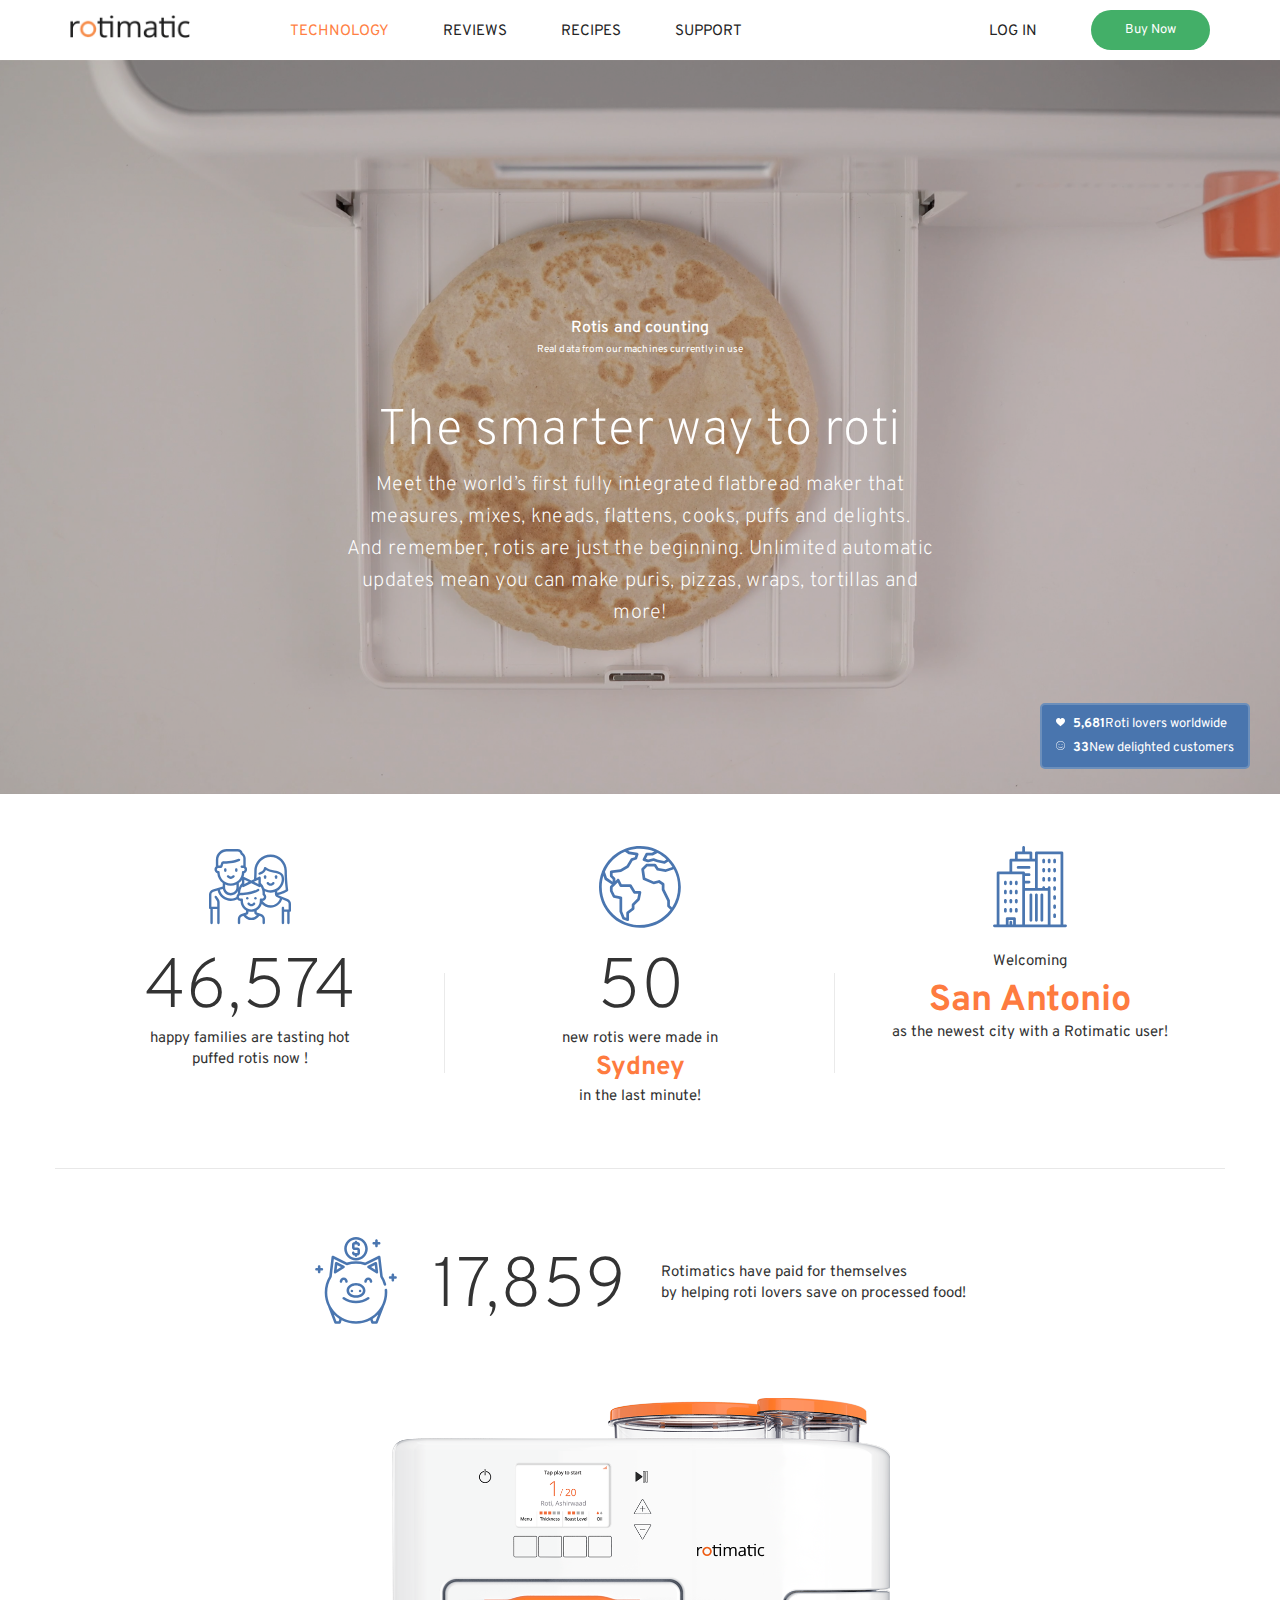
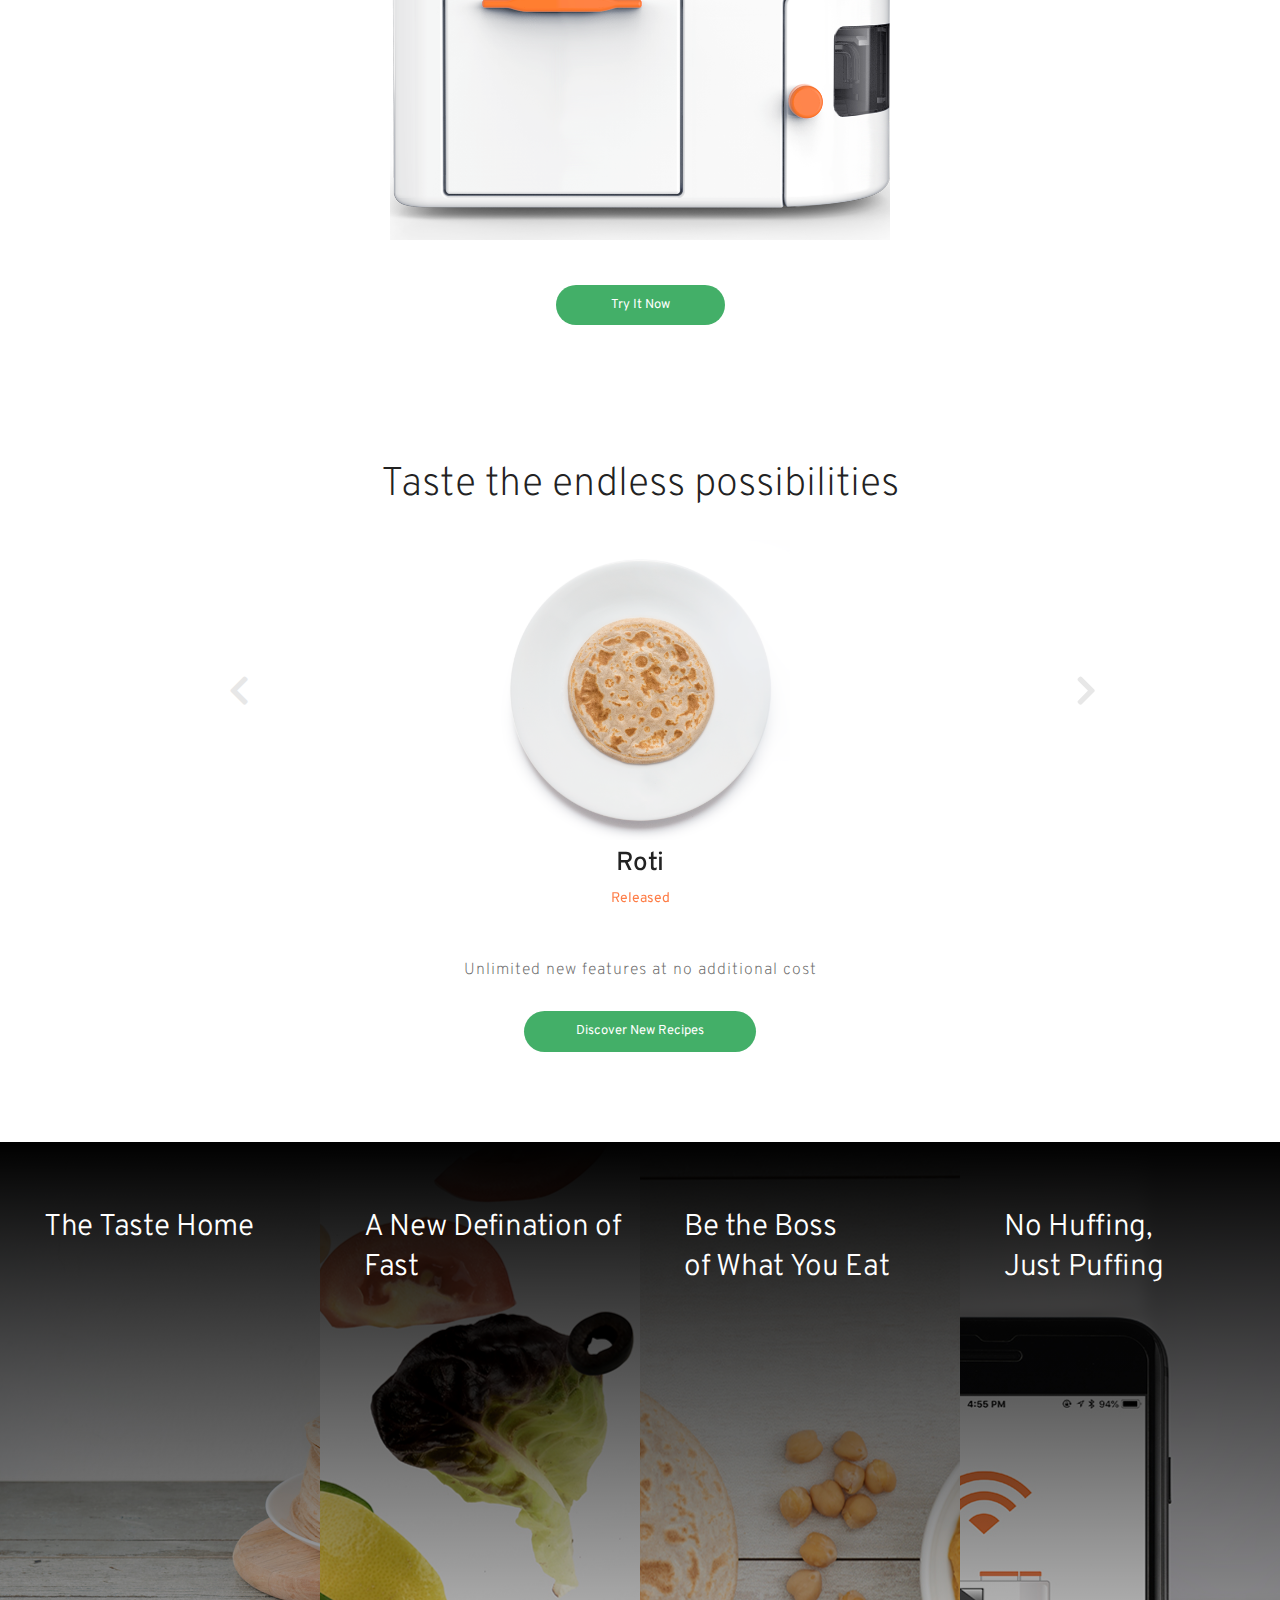
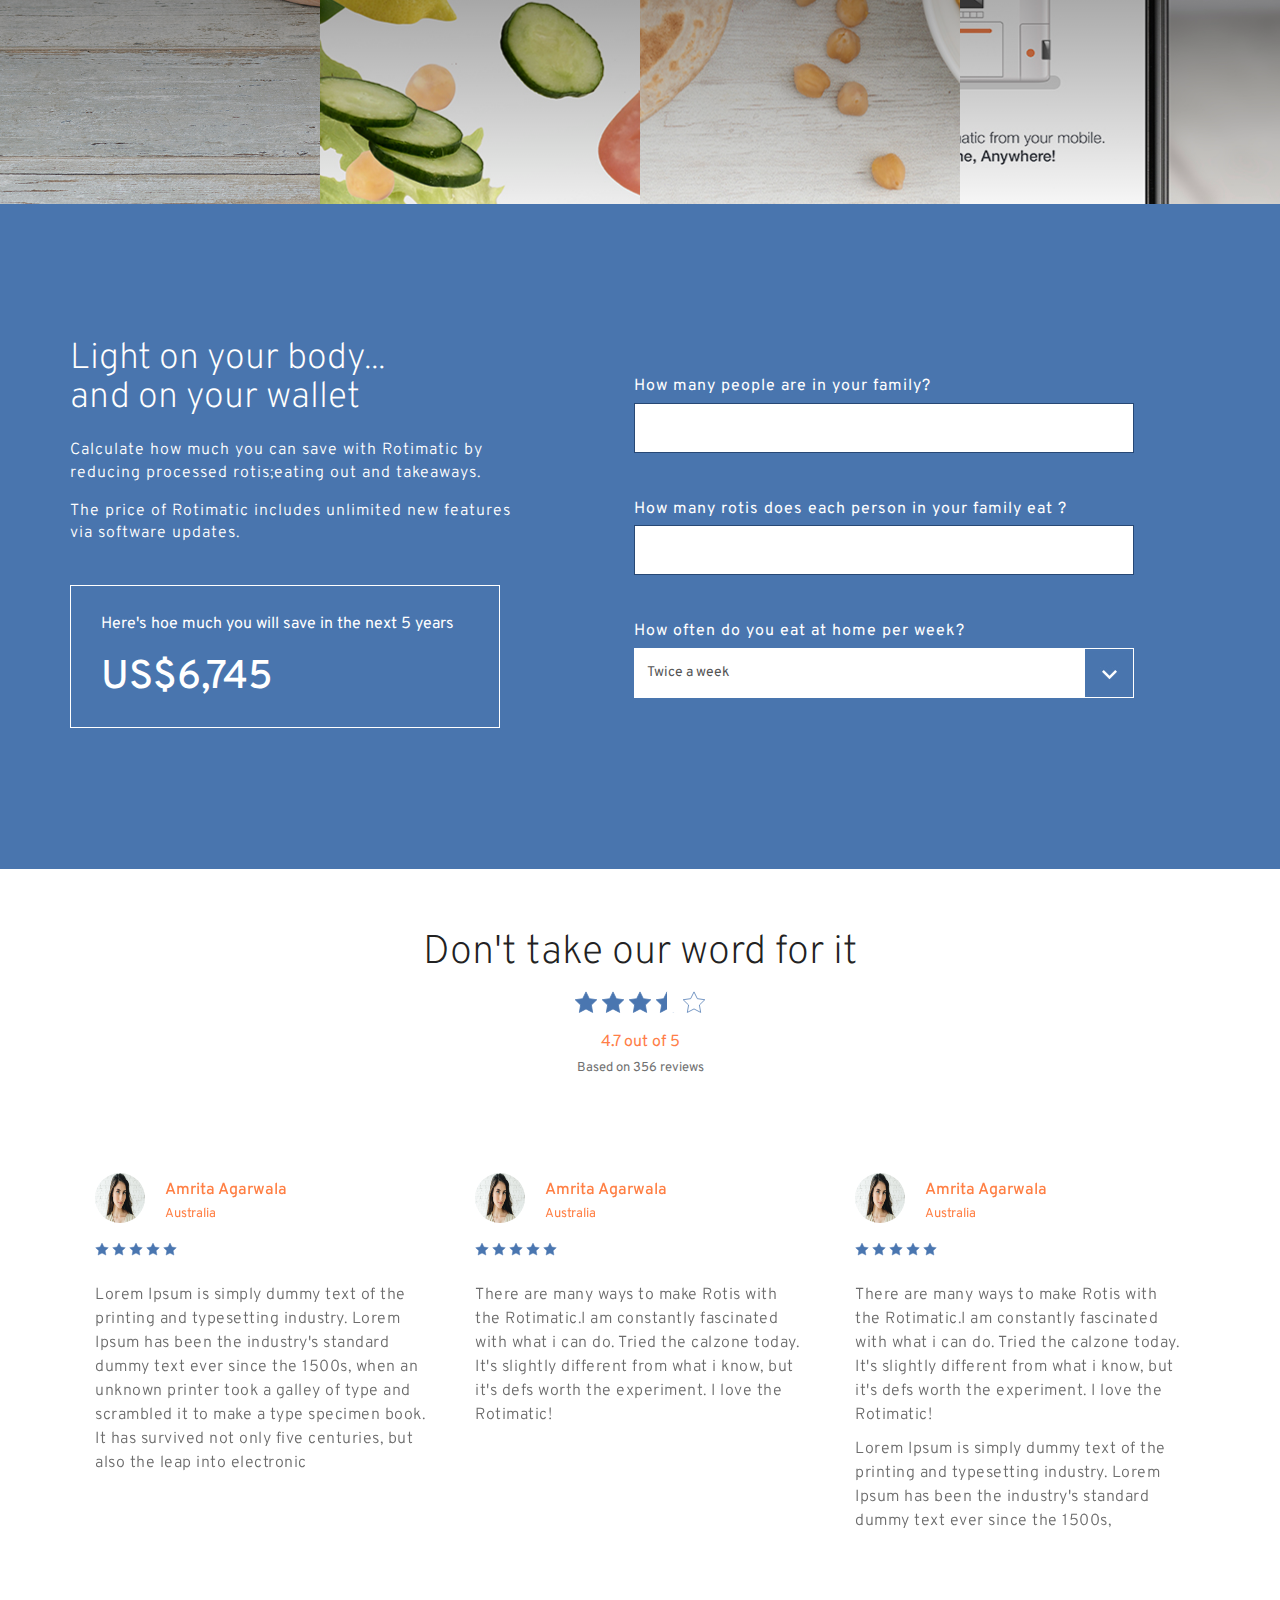
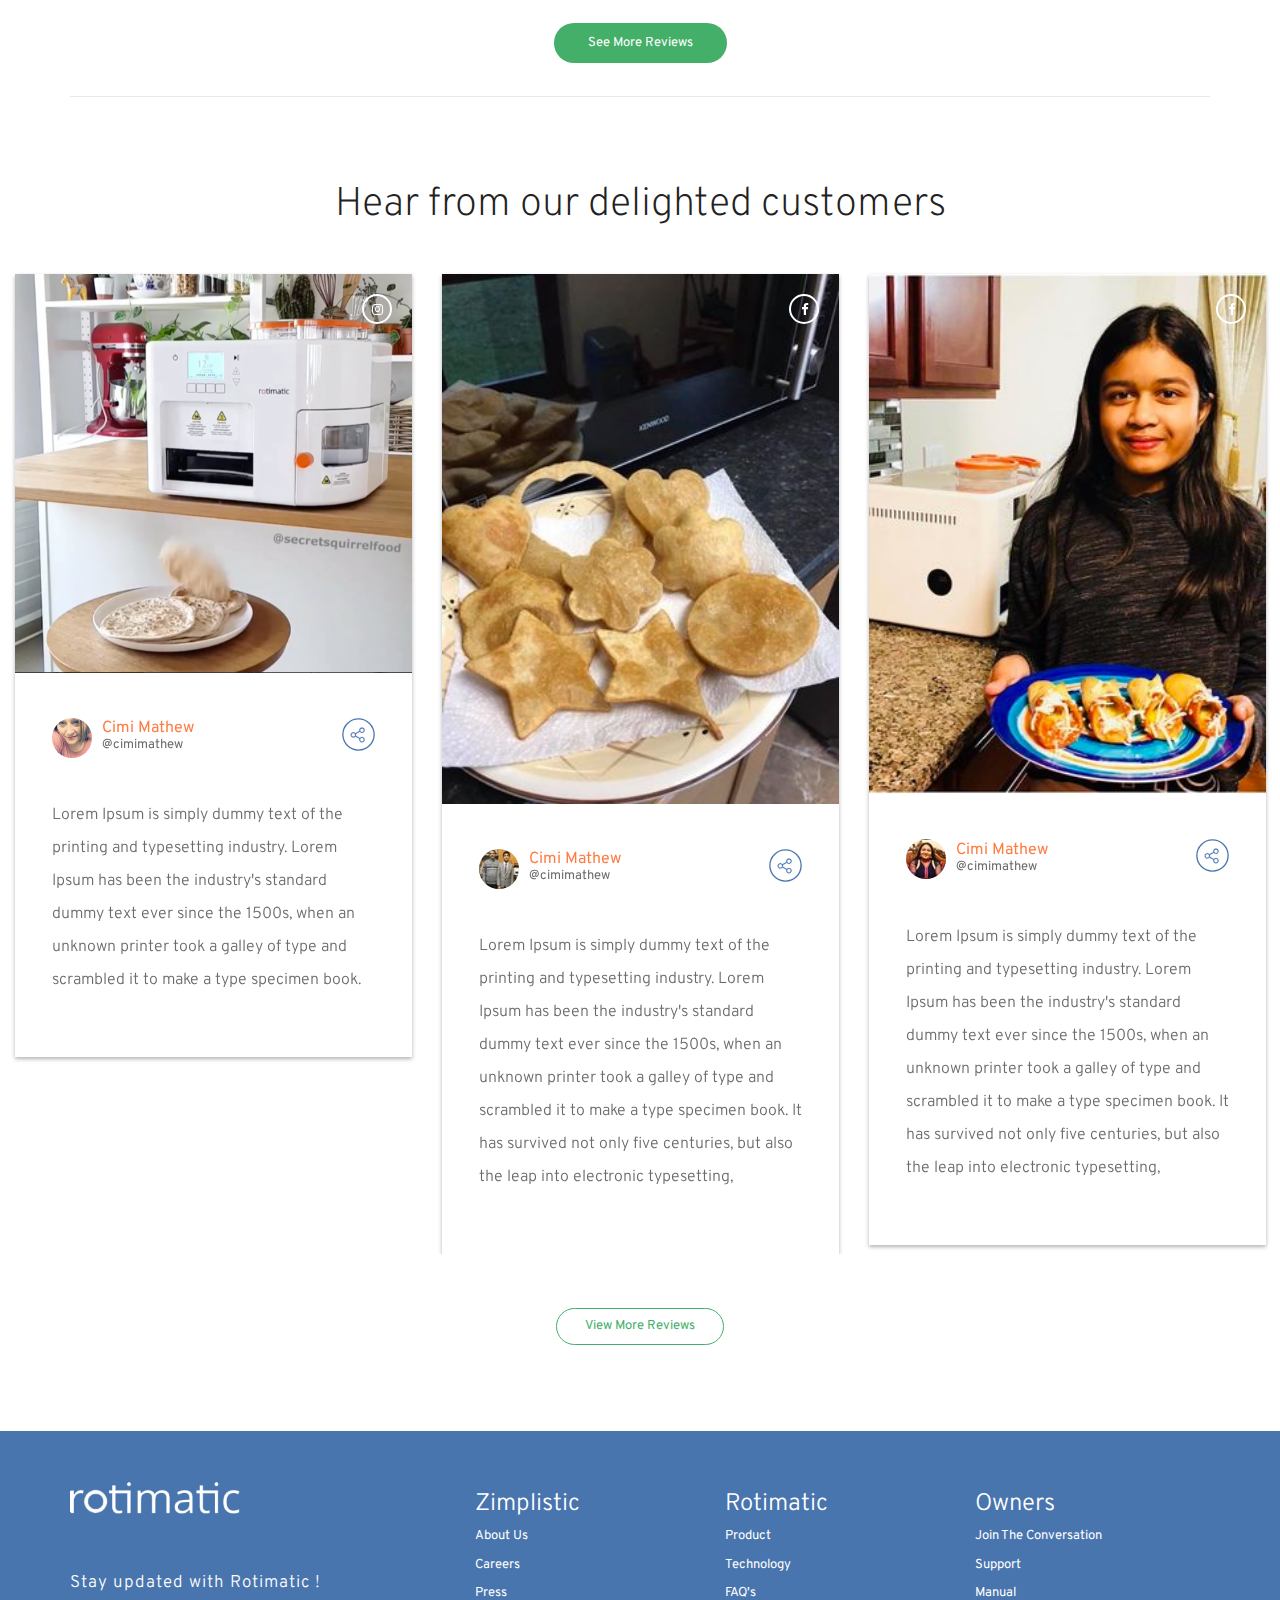
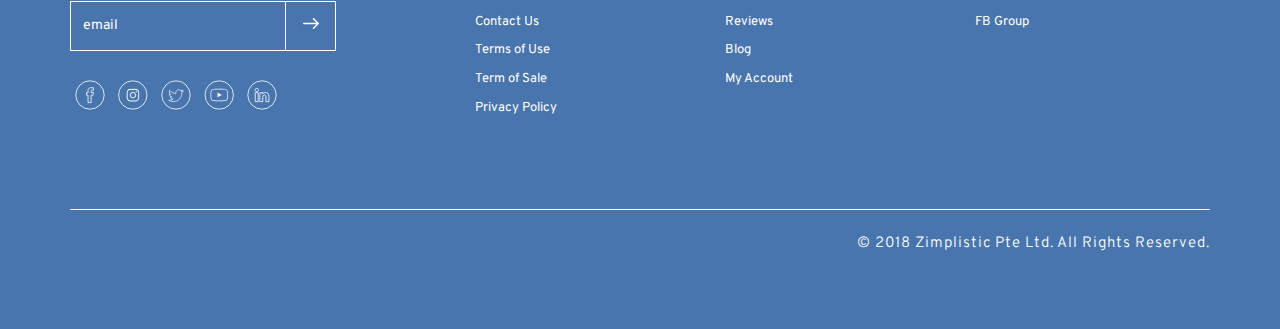
==== commit 143daccc: "added new changes as per new design from client for home page" ====
--- a/index.html
+++ b/index.html
@@ -94,6 +94,7 @@
     	<!-- /header -->
     	<!-- banner-start -->
     	<section class="banner home-banner">
+            <div class="banner-overlay"></div>
     		<div class="container">
     			<div class="roti-counting">
                     <div class="roti-img hidden-lg hidden-md hidden-sm">
@@ -166,7 +167,7 @@
     				<div class="col-sm-4">
     					<div class="creative-box">
     						<div class="icons">
-    							<svg width="82px" height="76px" viewBox="0 0 82 76" version="1.1" xmlns="http://www.w3.org/2000/svg" xmlns:xlink="http://www.w3.org/1999/xlink">
+    							<svg width="82px" height="82px" viewBox="0 0 82 76" version="1.1" xmlns="http://www.w3.org/2000/svg" xmlns:xlink="http://www.w3.org/1999/xlink">
                                     <!-- Generator: Sketch 50 (54983) - http://www.bohemiancoding.com/sketch -->
                                     <desc>Created with Sketch.</desc>
                                     <defs></defs>
@@ -223,7 +224,7 @@
     				<div class="col-sm-4">
     					<div class="creative-box">
     						<div class="icons">
-    							<svg width="82px" height="91px" viewBox="0 0 82 91" version="1.1" xmlns="http://www.w3.org/2000/svg" xmlns:xlink="http://www.w3.org/1999/xlink">
+    							<svg width="82px" height="82px" viewBox="0 0 82 91" version="1.1" xmlns="http://www.w3.org/2000/svg" xmlns:xlink="http://www.w3.org/1999/xlink">
                                     <!-- Generator: Sketch 50 (54983) - http://www.bohemiancoding.com/sketch -->
                                     <desc>Created with Sketch.</desc>
                                     <defs></defs>
@@ -1835,7 +1836,7 @@
     	});
     	$('.review-box-main').slick({
     	  centerMode: true,
-    	  centerPadding: '00px',
+    	  centerPadding: '0px',
     	  slidesToShow: 3,
     	  slidesToScroll: 1,
     	  arrows: false,
--- a/css/style.css
+++ b/css/style.css
@@ -10,11 +10,11 @@
 	font-size: 13px;
 	/*overflow-x: hidden !important;*/
 }
-.container{
+/*.container{
 	max-width: 1200px;
 	width: 100%;
 	margin:0 auto;
-}
+}*/
 img{
 	max-width: 100%;
 }
@@ -36,8 +36,9 @@
 	background-color: #43af68;
 	border-radius: 25px;
 	color: #fff;
-	padding: 8px 18px;
+	padding: 13px 34px;
 	font-size: 13px;
+	line-height: 1.1;
 	display: inline-block;
 	-webkit-transition: all .3s ease 0s;
 	-moz-transition: all .3s ease 0s;
@@ -76,26 +77,35 @@
 }
 /*Header start*/
 header{
-	padding: 12px 0 14px 0;
+	padding: 10px 0;
 }
 header .navbar>.container .navbar-brand, 
 header .navbar>.container-fluid .navbar-brand{
-	margin-left: 0;
+	margin:5px 0 0 0;
 }
 header nav.navbar-default{
+	background-color: #fff;
 	border:none;
 	border-radius:0;
 	min-height: auto;
 	margin-bottom: 0;
 }
+header .navbar-default .navbar-collapse, 
+header .navbar-default .navbar-form{
+	background-color: #fff;
+	border-color: #fff;
+}
 header .first-nav{
-	margin-left: 100px;
+	margin:5px 0 0 100px;
 }
 header .navbar-nav li{
 	margin:7px 54px 0 0;
 }
 header .navbar-nav li:last-child{
 	margin:7px 0px 0 0;
+}
+header .nav.navbar-nav.navbar-right li{
+	margin-top:12px;
 }
 header .nav.navbar-nav.navbar-right li:last-child{
 	margin-top: 0px;
@@ -121,7 +131,7 @@
 }
 header .navbar-toggle{
 	float: left;
-	margin: 7px 30px 0 15px;
+	margin: 7px 20px 0 15px;
 	border:none;
 	padding: 0;
 }
@@ -148,30 +158,46 @@
 .banner .roti-counting{
 	max-width: 500px;
 	text-align: center;
-	margin:20px auto 0;
-	width: 100%;
+	margin:260px auto 0;
+	width: 100%;
+	color: #fff;
+	position: relative;
 }
 .banner .roti-counting h6{
-	color: #ff7f44;
-	font-size: 15px;
-	margin: 19px 0 5px;
+	font-size: 16px;
+	margin: 19px 0 0;
+	line-height: 16px;
+	letter-spacing: 0.12px;
 }
 .banner .roti-counting span{
-	color: #6f6f6f;
+	font-size: 10px;
+	letter-spacing: 0.12px;
+	line-height: 27px;
 }
 .banner.home-banner{
 	/*background-image: url(../images/c134af3534ba26da784acdce80a02f0b5844cf4f.png);*/
-	background-image: url(../images/homepage-banner.jpg);
+	/*background-image: url(../images/homepage-banner.jpg);*/
+	background-image: url(../images/1f717e91195b34d7ab21cac06b4d6915d1a71ac8.png);
 	background-size: cover;
     background-repeat: no-repeat;
-    height: 872px;
+    height: 734px;
     background-position: center center;
+}
+.banner.home-banner .banner-overlay{
+	background-color: rgba(0,0,0,0.2);
+	position: absolute;
+	top: 0;
+	right: 0;
+	left: 0;
+	bottom: 0;
+	width: 100%;
+	height: 100%;
 }
 .banner .banner-caption{
 	position: absolute;
 	left: 0;
 	right: 0;
-	bottom: 195px;
+	bottom: 165px;
 	text-align: center;
 	max-width: 600px;
 	width: 100%;
@@ -180,30 +206,39 @@
 .banner .banner-caption h1{
 	margin:0 0 10px;
 	font-weight: 200;
-	color: #222;
+	color: #fff;
+	font-size: 50px;
+	letter-spacing: 0.69px;
 }
 .banner .banner-caption p{
-	line-height: 1.5;
+	line-height:32px;
+	letter-spacing: 0.33px;
 	font-size: 20px;
 	margin-bottom: 0;
-	font-weight: 200;
-	color: #222;
+	font-weight:200;
+	color: #fff;
+}
+.banner.home-banner .roti-lovers{
+	position: absolute;
+	right: 30px;
+	bottom: 25px;
 }
 .banner .roti-lovers{
 	background-color: #4975ae;
+	border-radius: 5px;
 	border:2px solid #6c8fbb;
 	padding: 10px 14px;
-	max-width: 215px;
-	width: 100%;
-	position: absolute;
-	right: 24px;
-	bottom: 24px;
-	border-radius: 5px;
+	/*max-width: 230px;*/
+	/*width: 100%;*/
+	display: block;
 }
 .banner .roti-lovers span{
 	display: block;
 	color: #fff;
 	margin-bottom: 5px;
+}
+.banner .roti-lovers span svg{
+	margin-right: 5px;
 }
 .banner .roti-lovers span:last-child{
 	margin-bottom: 0;
@@ -214,11 +249,26 @@
 /*banner-ends*/
 /*creative-main-box-start*/
 .creative-main-box{
-	margin:109px 0 0 0;
-
+	margin:52px 0 0 0;
 }
 .creative-main-box .container{
 	border-bottom: 1px solid #e8e8e8;
+}
+.creative-main-box .creative-box{
+	position: relative;
+}
+.creative-main-box .creative-box:after{
+	border-right: 1px solid #eaeaea;
+    height: 100px;
+    position: absolute;
+    display: block;
+    right: -15px;
+    top: 127px;
+    margin: auto;
+    content: "";
+}
+.creative-main-box [class*=col]:last-child .creative-box:after{
+	display: none;
 }
 .creative-main-box .creative-box .icons{
 	text-align: center;
@@ -274,6 +324,7 @@
 }
 .rotimatic-paid .creative-caption p{
 	margin-bottom: 0;
+	font-size: 15px;	
 }
 
 /*rotimatic-paid-ends*/
@@ -289,7 +340,7 @@
 }
 .try-it-now button{
 	margin: 45px 0 0 0;
-	padding: 8px 38px;
+	padding: 13px 55px;
 }
 /*try-it-now-img-end*/
 /*taste-endless-main-box-start*/
@@ -300,7 +351,7 @@
 .taste-endless-main-box .roti-slider{
 	max-width: 1000px;
 	width: 100%;
-	margin:67px auto 0;
+	margin:33px auto 0;
 	position: relative;
 }
 .taste-endless-main-box .roti-slider .slider-img{
@@ -313,7 +364,6 @@
 .taste-endless-main-box .roti-slider button{
 	background-color: transparent;
 	border:none;
-	/*text-indent: -99em;*/
 	position: absolute;
 	overflow:hidden;
 	top: 50%;
@@ -358,10 +408,13 @@
 .taste-endless-main-box .roti-unlimited p{
 	color:#6b6b6b; 
 	margin:0;
+	font-size: 16px;
+	letter-spacing: 1px;
+	font-weight: 200;
 }
 .taste-endless-main-box .roti-unlimited button{
 	margin:30px 0 0 0;
-	padding: 10px 38px;
+	padding: 13px 52px;
 }
 /*taste-endless-main-box-ends*/
 /*taste-different-ways-box-start*/
@@ -383,19 +436,20 @@
 .taste-img.taste-img-one.openSlide{
 	background-size: cover;
 	height: 662px;
+	background-position: 37% 33%;
 }
 .taste-img.taste-img-two.openSlide{
-	background-position: 21% 49%;
+	/*background-position: 21% 49%;*/
 	height: 662px;
 	background-size: cover;
 }
 .taste-img.taste-img-three.openSlide{
-	background-position: 63% 27%;
+	/*background-position: 63% 27%;*/
 	height: 662px;
 	background-size: cover;
 }
 .taste-img.taste-img-four.openSlide{
-	background-position: 100% 0;
+	/*background-position: 100% 0;*/
 	background-size: cover;
 	height: 662px;
 }
@@ -456,42 +510,47 @@
 }
 .taste-different-ways-box .taste-img .overlay{
 	background: rgb(0,0,0);
-	background: -moz-linear-gradient(180deg, rgba(0,0,0,0) 50%, rgba(0,0,0,1) 100%);
-	background: -webkit-linear-gradient(180deg, rgba(0,0,0,0) 50%, rgba(0,0,0,1) 100%);
-	background: linear-gradient(180deg, rgba(0,0,0,0) 50%, rgba(0,0,0,1) 100%);
+	background: -moz-linear-gradient(0deg, rgba(0,0,0,0) 0%, rgba(0,0,0,0.5) 50%, rgba(0,0,0,1) 100%);
+	background: -webkit-linear-gradient(0deg, rgba(0,0,0,0) 0%, rgba(0,0,0,0.5) 50%, rgba(0,0,0,1) 100%);
+	background: linear-gradient(0deg, rgba(0,0,0,0) 0%, rgba(0,0,0,0.5) 50%, rgba(0,0,0,1) 100%);
 	filter: progid:DXImageTransform.Microsoft.gradient(startColorstr="#000000",endColorstr="#000000",GradientType=1);
 	height: 100%;
 	width: 100%;
 }
 .taste-different-ways-box .taste-img-one{
-	background-image: url(../images/46a859dc7c23c822a0b1d09701ab534fd851f857.png);
+	background-image: url(../images/6737eb76d7064f3aae500dc4092d0ee4cac3b1ed.png);
+	/*background-image: url(../images/46a859dc7c23c822a0b1d09701ab534fd851f857.png);*/
     background-size: cover;
     background-repeat: no-repeat;
 }
 .taste-different-ways-box .taste-img-two{
-	background-image: url(../images/f4937f256f6def89b6954017ee4136765ab46249.png);
-    background-position: 21% 49%;
+	/*background-image: url(../images/f4937f256f6def89b6954017ee4136765ab46249.png);*/
+	background-image: url(../images/c165240edaec2a1280ce2603b1f0e5b684cdca26.png);
+    background-position: 36% 41%;
     background-repeat: no-repeat;
 }
 .taste-different-ways-box .taste-img-three{
 	background-image: url(../images/e8df36a6e717564c0ddb3570bb84606eb92903e7.png);
-    background-position:63% 27%;
+	background-image: url(../images/10b881d76248fca4f17f685e9b348e8f5b151eee.png);
+    background-position:69% 60%;
     background-repeat: no-repeat;
 }
 .taste-different-ways-box .taste-img-four{
-	background-image: url(../images/taste-img-four-one.png);
-	background-position: 100% 0;
+	/*background-image: url(../images/taste-img-four-one.png);*/
+	background-image: url(../images/257e45f1c11f079ac9b526278677aead92c3a2e8.png);
+	background-position: 76% 86%;
     background-repeat: no-repeat;
-    background-size: cover;
 }
 .taste-different-ways-box .taste-img .taste-caption{
 	position: absolute;
-	bottom:100px;
-	left:43px;
+	top:66px;
+	left:44px;
 	color: #fff;
 }
 .taste-different-ways-box .taste-img .taste-caption h4{
-	font-size: 28px;
+	font-size: 30px;
+	line-height: 40px;
+	letter-spacing: -0.3px;
 	margin:0;
 	font-weight: 300;
 }
@@ -591,7 +650,7 @@
 	color: #707070;
 }
 .take-our-word-inner-box .review-box{
-	max-width: 500px;
+	max-width: 475px;
 	width: 100%;
 	margin:80px auto;
 }
@@ -627,14 +686,16 @@
 	margin:19px 0 10px;
 }
 .take-our-word-inner-box .review-box .review-content p{
-	font-size: 18px;
+	font-size: 16px;
 	color: #6C6C6C;
 	font-weight: 300;
 	letter-spacing: 0.5px;
 	line-height: 1.5;
 }
 .take-our-word-inner-box .review-box-main .slick-slide{
-	margin:0 50px;
+	margin:0 25px;
+	max-width: 335px;
+	width: 100%;
 }
 /*take-our-word-box end*/
 /*delighted-customers-box-start*/
@@ -751,37 +812,29 @@
 	border:1px solid #fff;
 	color: #fff;
 	height: 50px;
-}
-footer .updated-rotimatic .form-group input.form-control::placeholder{
-	color: #fff;
-}
-footer .updated-rotimatic .form-group -ms-input.form-control-placeholder{
-	color: #fff;
-}
-footer .updated-rotimatic .form-group -webkit-input.form-control-placeholder{
-	color: #fff;
-}
-footer .updated-rotimatic .form-group -moz-input.form-control-placeholder{
-	color: #fff;
-}
+	display: inline-block;
+	width: 80%;
+}
+footer .updated-rotimatic .form-group input.form-control::placeholder,
+footer .updated-rotimatic .form-group -ms-input.form-control-placeholder,
+footer .updated-rotimatic .form-group -webkit-input.form-control-placeholder,
+footer .updated-rotimatic .form-group -moz-input.form-control-placeholder,
 footer .updated-rotimatic .form-group -o-input.form-control-placeholder{
 	color: #fff;
 }
 footer .updated-rotimatic .form-group button.updated-btn{
-	position: absolute;
-    top: 30px;
-    right: 0;
     background-color: transparent;
-    border-width: 0 0 0 1px;
+    border-width: 1px 1px 1px 0;
     border-style: solid;
     border-color: #fff;
-    /*padding: 13px 20px;*/
+    display: inline-block;
     width: 50px;
-    height: 48px;
+    height: 50px;
     color: #fff;
+    margin-left: -3px;
 }
 footer .updated-rotimatic .form-group button.updated-btn svg{
-	margin: 7px 0 0 0;
+	margin: 2px 0 0 0;
 }
 footer .footer-social-icons{
 	margin:29px 0 93px 0;
@@ -793,20 +846,6 @@
 	color: #fff;
 	display: inline-block;
 }
-/*footer .footer-social-icons ul li a{
-	border-radius: 100%;
-	border:1px solid #fff;
-	text-align: center;
-	width: 36px;
-	height: 36px;
-	line-height: 36px;
-	display: inline-block;
-	color: #fff;
-}
-footer .footer-social-icons ul li a:hover{
-	border-color:#ff7c42;
-	color: #ff7c42;
-}*/
 footer .copy-right-box{
 	padding: 23px 0 74px 0;     
 	text-align: right;
@@ -834,8 +873,243 @@
 	color: #ff7c42;
 }
 /*footer ends*/
-
-
+/*Technology-page-starts*/
+.banner.technology-banner .banner-caption{
+	position: static;
+	margin-top: 156px;
+}
+.banner.technology-banner .roti-lovers{
+	position: absolute;
+	right:50px;
+	bottom:120px;
+}
+.banner.technology-banner img{
+	max-width: 600px;
+	width: 100%;
+	margin:135px auto 0;
+	text-align: center;
+	display: block;
+}
+.never-stop-learning{
+	margin-top: -70px;
+	position: relative;
+	background-color: #fff;
+	padding: 135px 0 0 0;
+}
+.never-stop-bg img{
+	position: relative;
+	right: -53px;
+	top: -30px;
+}
+.never-stop-learning .never-stop-learing-desc{
+	margin-top: 80px;
+	max-width: 400px;
+}
+.never-stop-learning .never-stop-learing-desc h2{
+	margin-top: 0;
+	font-size:40px;
+	font-weight: lighter;
+	margin-bottom: 23px;
+	color: #222;
+}
+.never-stop-learning .never-stop-learing-desc p{
+	font-size: 16px;
+	color:#6C6C6C ;
+	line-height: 27px;
+	margin-bottom: 23px;
+	font-weight: lighter;
+	letter-spacing: 0.2;
+}
+.rotimatic-mirror{
+	background-image: url(../images/bd7fb64f1d22f85af90be95592278f272d0fa876.png);
+	background-repeat: no-repeat;
+	background-size: cover;
+	height: 500px;
+}
+.rotimatic-mirror .rotimatic-mirror-desc{
+	max-width: 740px;
+	width: 100%;
+	margin: 80px auto 0;
+}
+.rotimatic-mirror .rotimatic-mirror-desc p{
+	font-size: 18px;
+	line-height: 28px;
+	text-align: center;
+	font-weight: lighter;
+	color: #6C6C6C;
+}
+.robot-with-human-touch{
+	padding: 100px 0 0 0;
+}
+.robot-with-human-touch .section-title{
+	margin-bottom: 60px;
+}
+.robot-with-human-touch .human-touch-inner-box{
+	padding: 50px 0 0 0;
+}
+.robot-with-human-touch .houch-box-inner{
+	padding-top: 260px;
+	padding-bottom: 60px;
+}
+.robot-with-human-touch .human-touch-inner-box h3{
+	font-size: 40px;
+	letter-spacing: 0.3px;
+	color: #222;
+	font-weight: lighter;
+	margin-bottom: 40px;
+}
+.robot-with-human-touch .human-touch-inner-box p{
+	font-size: 16px;
+	letter-spacing: 0.2px;
+	line-height: 27px;
+	color: #6C6C6C;
+	font-weight: lighter;
+}
+.flat-out-main-box{
+	background-color: #4A76B0;
+	padding: 90px 0;
+	color:#fff;
+}
+.flat-out-main-box .section-title h2{
+	color:#fff;
+}
+.flat-out-main-box .flat-out-inner-box{
+	max-width: 900px;
+	width: 100%;
+	margin: 50px auto 0; 
+	text-align: center;
+}
+.flat-out-main-box .flat-out-inner-box p{
+	text-align: center;
+	font-size: 21px;
+	letter-spacing: 0.3px;
+	line-height: 31px;
+}
+.flat-out-main-box .flat-out-inner-box img{
+	margin: 50px 0 0 0;
+	max-width: 500px;
+	width: 100%; 
+}
+.design-to-delight-main-box{
+	padding: 91px 0;
+}
+.design-to-delight-main-box .design-delight-boxes{
+	margin:55px 0 0 0;
+}
+.design-delight-boxes .design-delight-box .delight-box-left{
+	margin-top: 120px;
+	max-width: 350px;
+	width: 100%;
+	margin-left: 150px;
+}
+.design-delight-boxes .design-delight-box .delight-box-left .delight-icons{
+	margin-top: 87px;
+}
+.design-delight-boxes .design-delight-box .delight-box-left h4{
+	color: #ff7f44;
+	font-size: 32px;
+	letter-spacing: 0.3px;
+}
+.design-delight-boxes .design-delight-box .delight-box-left p{
+	font-size: 16px;
+	color: #6C6C6C;
+	letter-spacing: 0.2px;
+	line-height: 27px;
+	font-weight: lighter;
+}
+.design-to-delight-main-box .design-delight-boxes button{
+	background-color: transparent;
+	border:none;
+	position: absolute;
+	overflow:hidden;
+	top: 50%;
+	-ms-transform: translateY(-50%);
+	-webkit-transform: translateY(-50%);
+	-moz-transform: translateY(-50%);
+	-o-transform: translateY(-50%);
+	font-size: 48px;
+	color: transparent;
+	font-weight: bold;	
+}
+.design-to-delight-main-box .design-delight-boxes button.slick-next{
+	right:-65px;
+}
+.design-to-delight-main-box .design-delight-boxes button.slick-next:before{
+	content: "\f105";
+	font-family: "FontAwesome";
+	display: block;
+	color: #e7e7e7;
+}
+.design-to-delight-main-box .design-delight-boxes button.slick-prev{
+	left:-140px;
+}
+.design-to-delight-main-box .design-delight-boxes button.slick-prev:before{
+	content: "\f104";
+	font-family: "FontAwesome";
+	display: block;
+	color: #e7e7e7;
+}
+.faq-inner-box{
+	max-width: 750px;
+	width: 100%;
+	margin:70px auto 0;
+}
+.faq-inner-box .panel{
+	border-width: 0 0 1px 0;
+	border-color: #ddd;
+	border-style: solid;
+	border:none;
+	box-shadow: none;
+}
+.faq-inner-box .panel-group .panel{
+	border-radius: 0;
+}
+.faq-inner-box .panel-group .panel-heading{
+	border-bottom: 1px solid #ddd;
+	box-shadow: none;
+}
+.faq-inner-box .panel-heading{
+	padding: 15px;
+}
+.faq-inner-box .panel-group .panel-heading+.panel-collapse>.list-group, 
+.faq-inner-box .panel-group .panel-heading+.panel-collapse>.panel-body{
+	border-bottom: 1px solid #ddd;
+	border-top: none;
+}
+.faq-inner-box .panel.panel-default .panel-heading .panel-title a.collapsed{
+	color: #222222;
+}
+.faq-inner-box .panel.panel-default .panel-heading .panel-title a .icons{
+	float: right;
+}
+.faq-inner-box .panel.panel-default .panel-heading .panel-title a.collapsed .icons .minus{
+	display: none;
+}
+.faq-inner-box .panel.panel-default .panel-heading .panel-title a.collapsed .icons .plus{
+	display: block;
+}
+.faq-inner-box .panel.panel-default .panel-heading .panel-title a .icons .plus{
+	display: none;
+}
+.faq-inner-box .panel.panel-default .panel-heading .panel-title a .icons .minus{
+	display: block;
+}
+.faq-inner-box .panel.panel-default .panel-heading .panel-title a{
+	color: #FF7D42;
+	font-size: 22px;
+	line-height: 22px;
+	letter-spacing: 0.3px;
+	font-weight: lighter;
+	text-decoration: none;
+}
+.faq-inner-box .panel-group .panel.panel-default .panel-body{
+	font-size: 16px;
+	color: #6C6C6C;
+	font-weight: lighter;
+	line-height: 27px;
+	letter-spacing: 0.2px;
+}
+/*Technology-page-ends*/
 /*Responsive css start*/
 @media screen and (max-width: 991px){
 	header .first-nav{
@@ -888,7 +1162,7 @@
 		margin-left:0;
 	}
 	header .navbar-header .primary-btn.pull-right{
-		margin-right: 15px;
+		margin-right: 10px;
 	}
 	header .nav.navbar-nav.navbar-right{
 		margin:0px 0 30px;
@@ -900,7 +1174,7 @@
 		display: none;
 	}
 	header .navbar-collapse{
-		background-color: #4975ae;
+		background-color: #4975ae !important;
 		border-color: transparent;
 	}
 	header .navbar-collapse ul li{
@@ -919,17 +1193,21 @@
 		font-size: 28px;
 	}
 	.banner.home-banner{
-		background-position: 50% 50%;
+		background-position: 45% 50%;
 		height: 600px;
 	}
 	.banner .banner-caption{
 		max-width: 260px;
 		width: 100%;
-		top:50px;
+		top:190px;
 		bottom: 0;
 	}
+	.banner .banner-caption h1{
+		font-size: 40px;
+		line-height: 50px;
+	}
 	.banner .banner-caption p{
-		font-size: 17px;
+		font-size: 18px;
 	}
 	.rotimatic-paid-box .rotimatic-paid{
 		display: block;
@@ -959,12 +1237,18 @@
 		width: 100%;
 		padding: 15px;
 	}
+	.banner.home-banner .roti-counting h6{
+		color: #fe7b3f;
+	}
+	.banner.home-banner .roti-counting span{
+		color: #6C6C6C;
+	}
 	.banner.home-banner .roti-counting .roti-img{
 		max-width: 100px;
 		width: 100%;
 		margin: 0 auto;
 	}
-	.roti-lovers{
+	.banner .roti-lovers{
 		display: none;
 	}
 	.creative-main-box{
@@ -976,6 +1260,9 @@
 	.creative-main-box .creative-box{
 		border-bottom: 1px solid #e8e8e8;
 		margin-bottom: 30px;
+	}
+	.creative-main-box .creative-box:after{
+		display: none;
 	}
 	.creative-main-box .creative-caption{
 		padding-bottom: 30px;
@@ -1046,9 +1333,11 @@
 		background-size: 100%;
 	}
 	.taste-different-ways-box .taste-img-four{
-		background-image:url(../images/taste-img-four-two.png);
-		background-position: center;
-		background-size: 100%;
+		/*background-image:url(../images/taste-img-four-two.png);*/
+		background-image: url(../images/257e45f1c11f079ac9b526278677aead92c3a2e8.png);
+		/*background-position: center;
+		background-size: 100%;*/
+		background-position: 76% 86%;
 		background-repeat: no-repeat;
 	}
 	.taste-different-ways-box .taste-img .taste-caption{
@@ -1147,7 +1436,6 @@
 	}
 	footer .copy-right-box span{
 		display: block;
-
-	}
-}
-/*Responsive css end*/+	}
+}
+/*Responsive css end*/
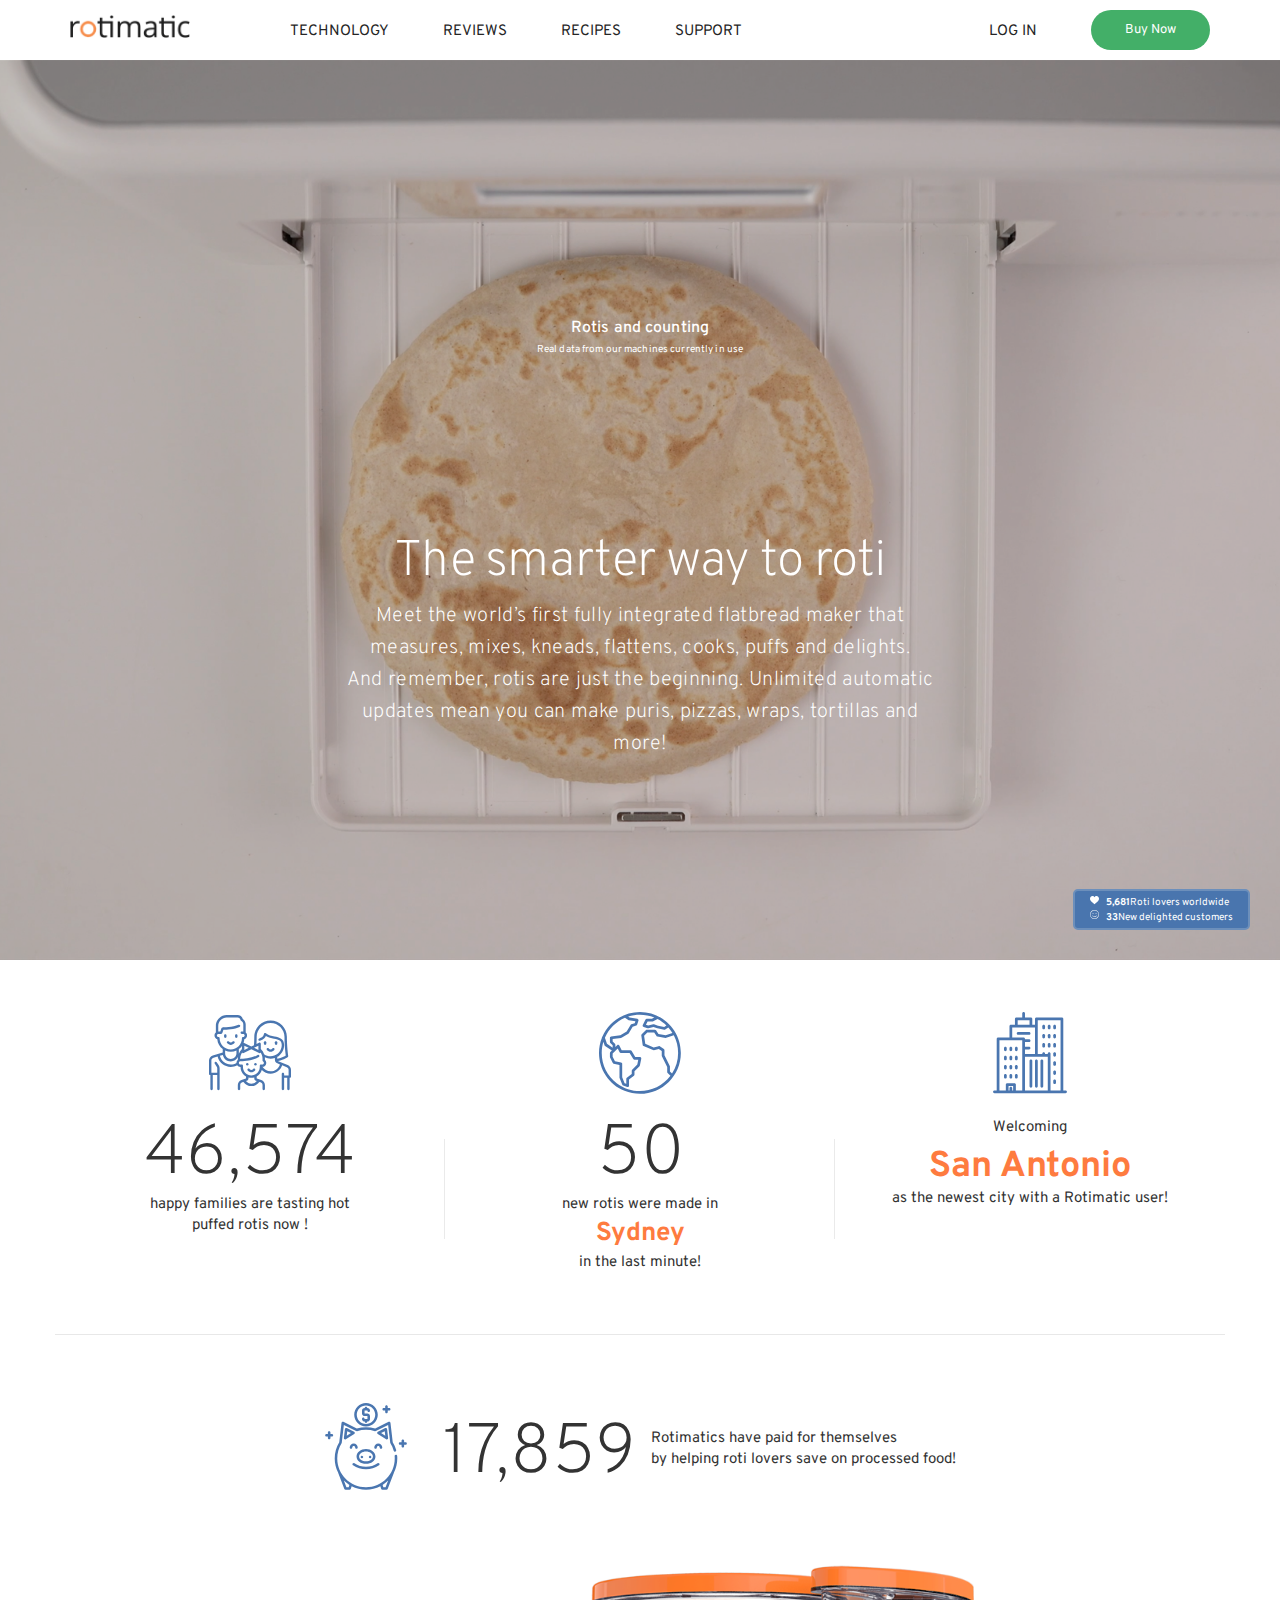
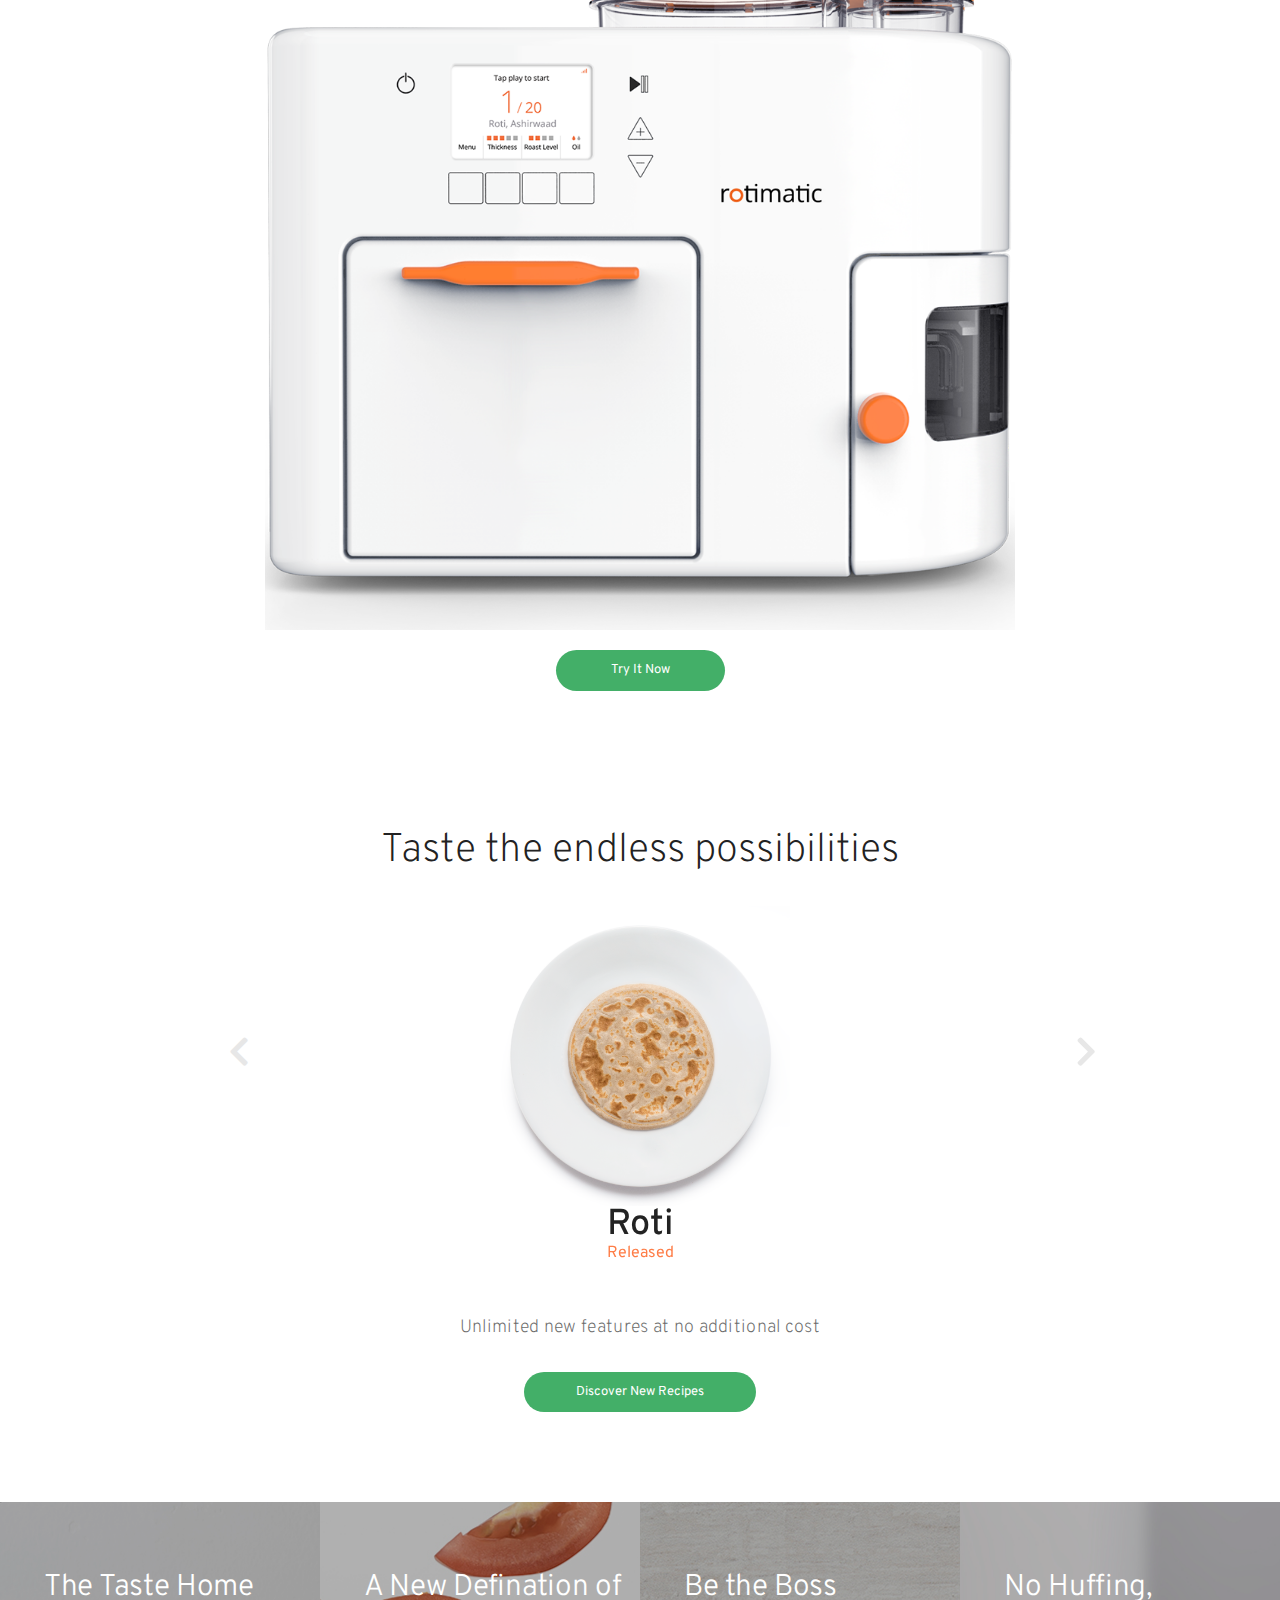
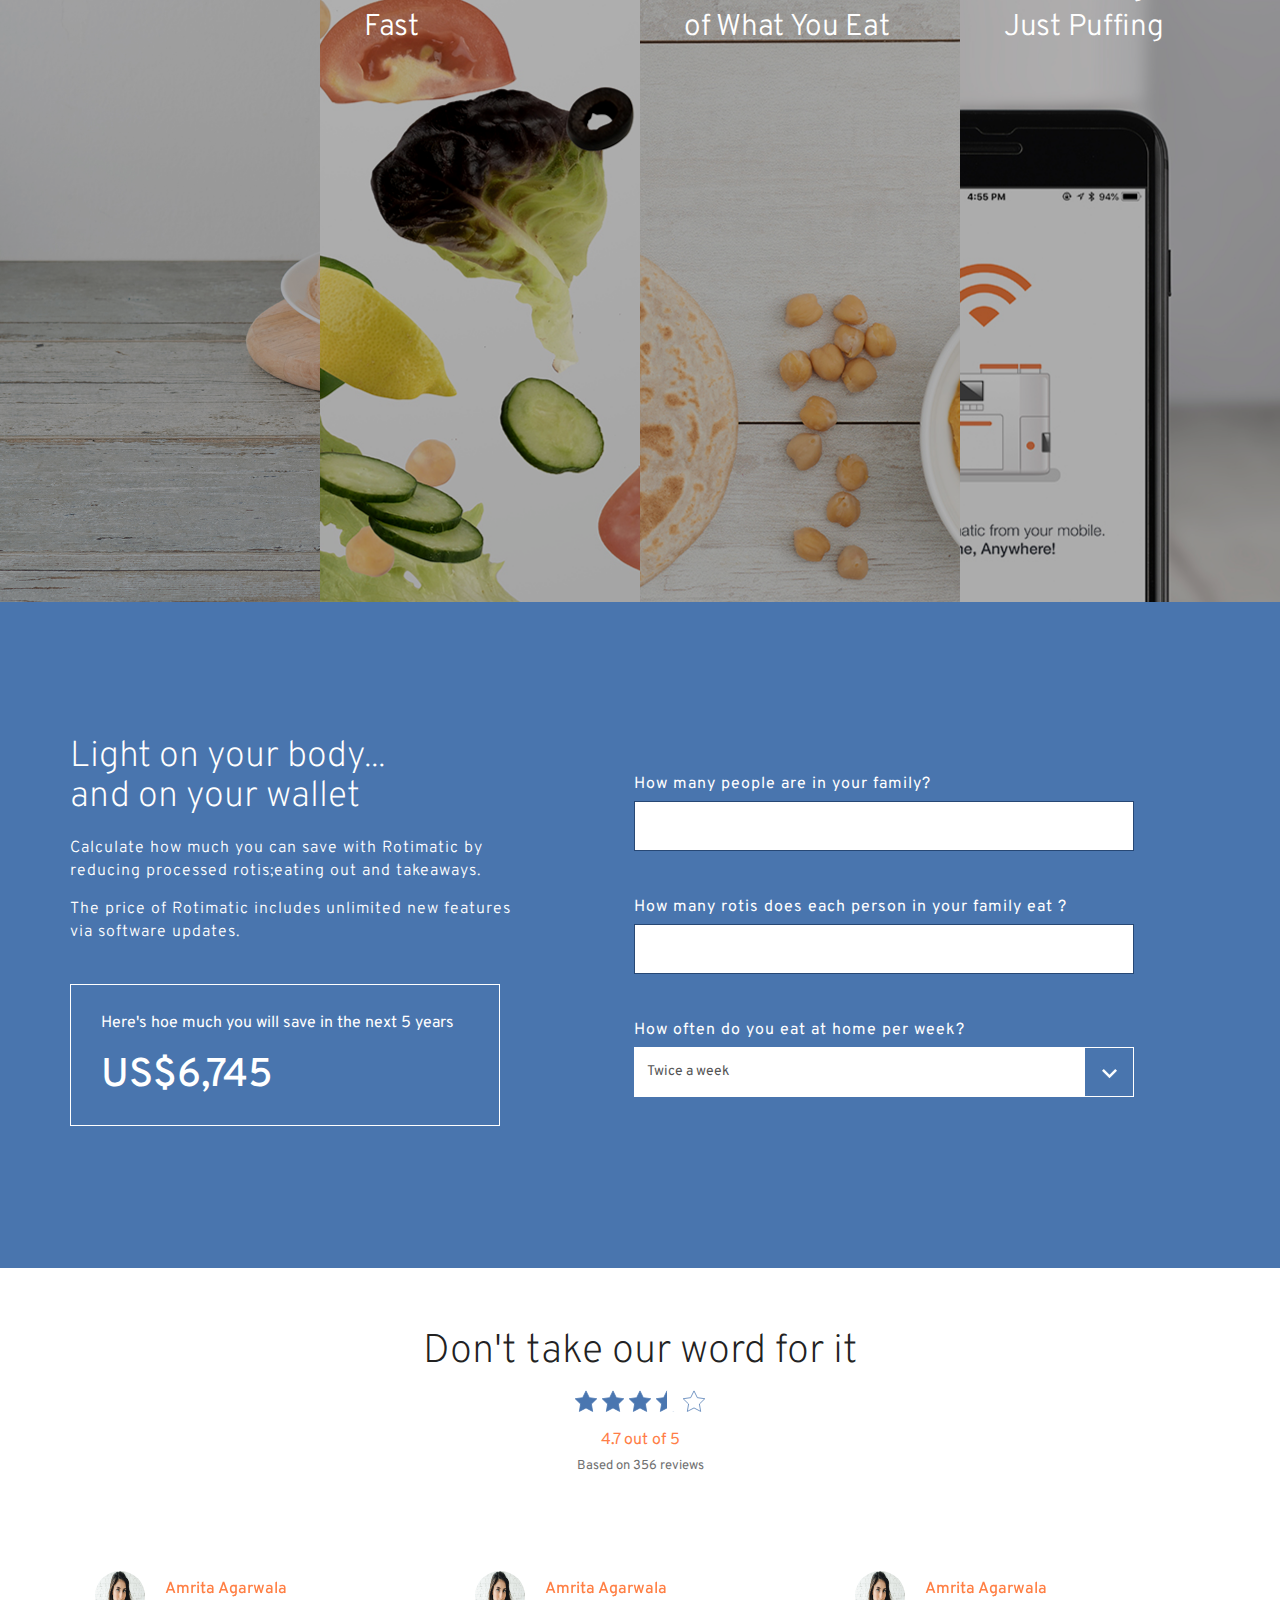
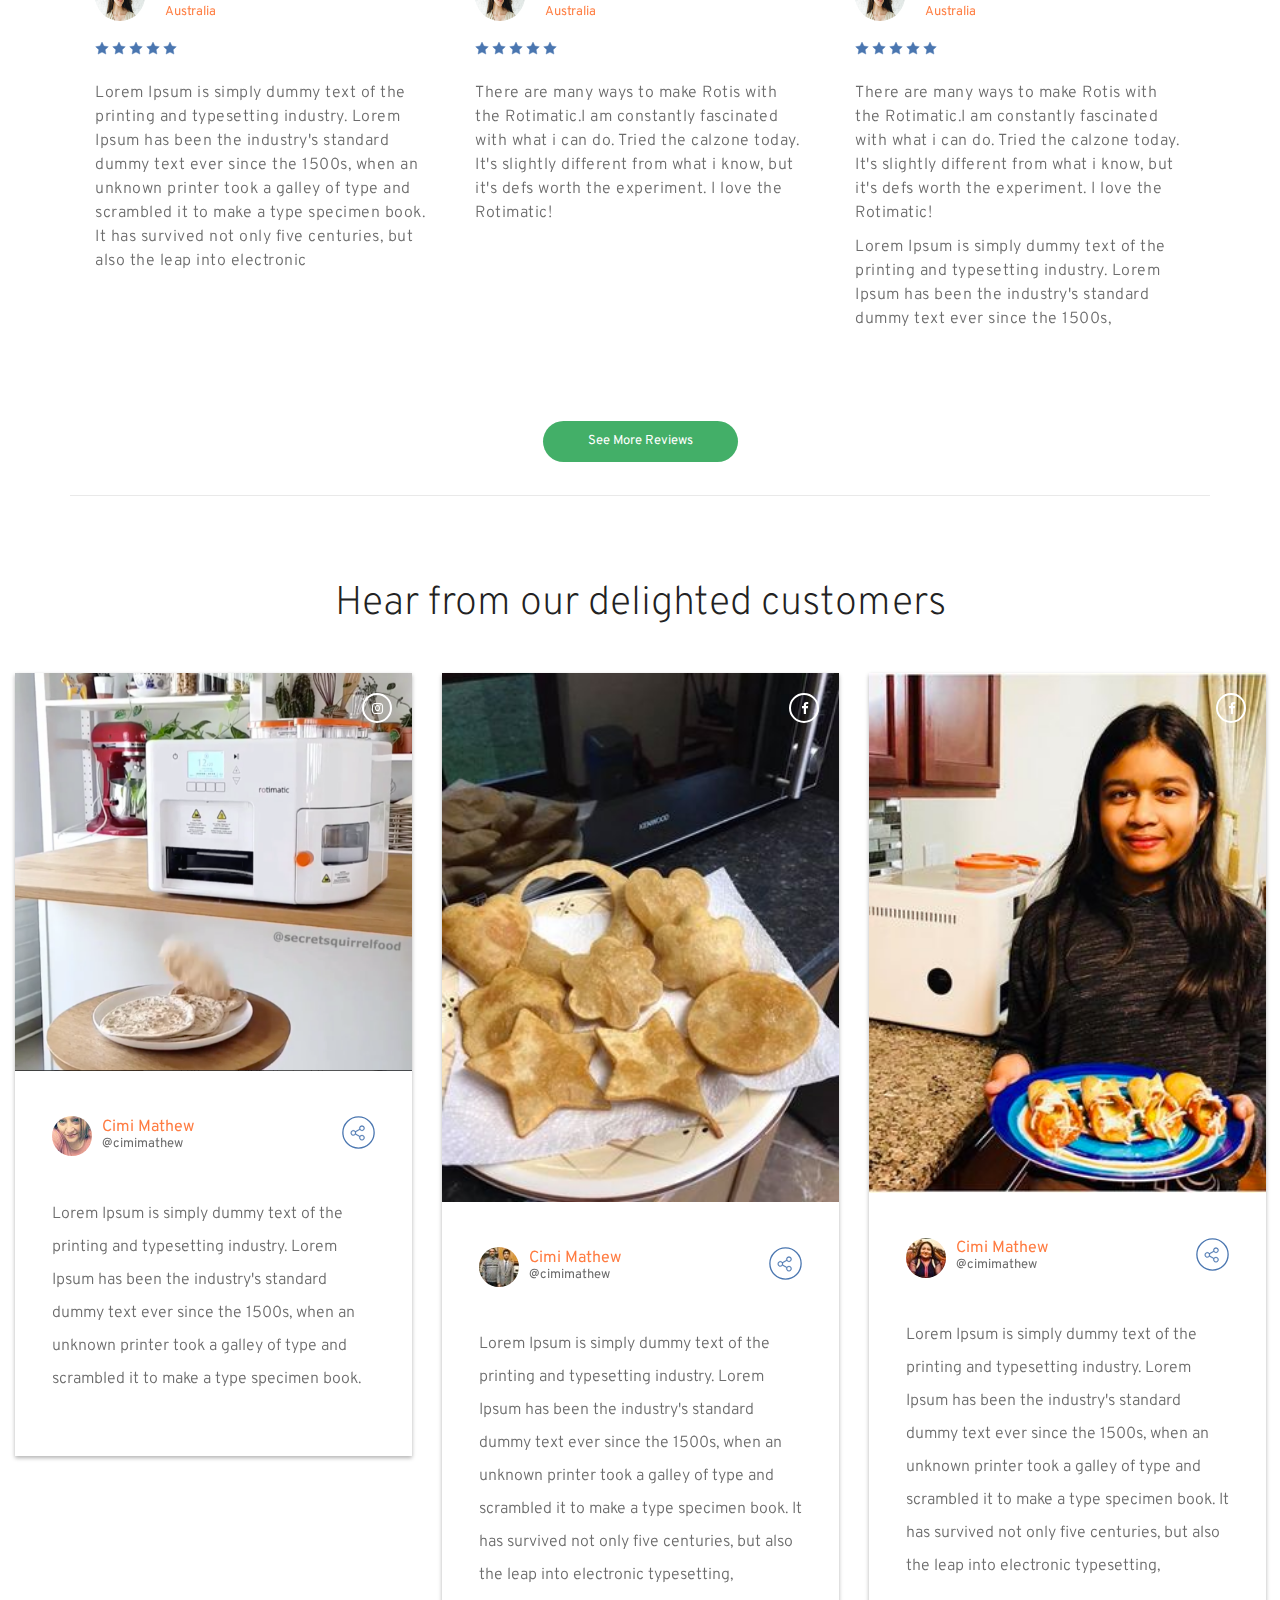
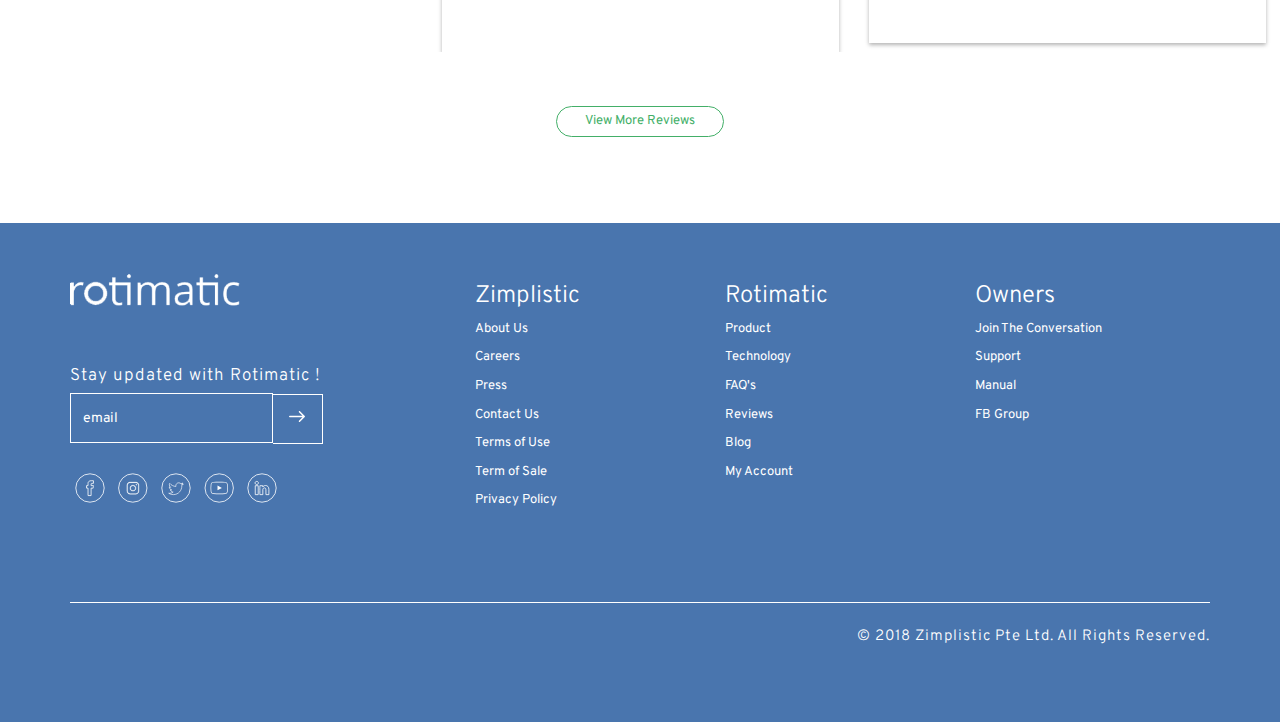
==== commit e460e9c8: "added chanegs in home page and technology page as per new design and added new images" ====
--- a/index.html
+++ b/index.html
@@ -75,7 +75,7 @@
                 <!-- Collect the nav links, forms, and other content for toggling -->
                     <div class="collapse navbar-collapse" id="bs-example-navbar-collapse-1">
                         <ul class="nav navbar-nav first-nav">
-                            <li class="active"><a href="technology.html">TECHNOLOGY</a></li>
+                            <li><a href="technology.html">TECHNOLOGY</a></li>
                             <li><a href="reviews.html">REVIEWS</a></li>
                             <li><a href="recipes.html">RECIPES</a></li>
                             <li><a href="support.html">SUPPORT</a></li>
@@ -323,7 +323,7 @@
     	<section class="try-it-now">
     		<div class="container">
 	    		<div class="try-it-now-img">
-	    			<img src="images/a0676c2388ce32281a0b439912a0ff8c2859de9a.png" alt="rotimatic-machine">
+	    			<img src="images/a0676c2388ce32281a0b439912a0ff8c2859de9a (1).png" alt="rotimatic-machine">
 	    			<button type="button" class="primary-btn">Try It Now</button>
 	    		</div>
     		</div>
--- a/css/style.css
+++ b/css/style.css
@@ -9,6 +9,11 @@
 	font-family: 'Overpass', sans-serif;
 	font-size: 13px;
 	/*overflow-x: hidden !important;*/
+}
+.wrapper{
+	max-width: 1920px;
+	width: 100%;
+	margin: 0 auto;
 }
 /*.container{
 	max-width: 1200px;
@@ -56,6 +61,7 @@
 	color: #43af68;
 	padding: 8px 28px;
 	font-size: 13px;
+	line-height: 1;
 	display: inline-block;
 	-webkit-transition: all .3s ease 0s;
 	-moz-transition: all .3s ease 0s;
@@ -75,6 +81,25 @@
 	color: #222222;
 	font-size: 40px;
 }
+.display-direction{
+	display: flex; 
+	flex-direction: row; 
+	align-items: center;
+}
+.masonry{
+	-moz-column-count: 3; 
+	-moz-column-gap: 15px; 
+	-webkit-column-count: 3;
+	-webkit-column-gap: 15px; 
+	column-count: 3; 
+	column-gap: 15px;
+}
+.items{
+	display: inline-block; 
+	margin: 0 0 30px; 
+	width: 100%;
+}
+
 /*Header start*/
 header{
 	padding: 10px 0;
@@ -131,7 +156,7 @@
 }
 header .navbar-toggle{
 	float: left;
-	margin: 7px 20px 0 15px;
+	margin: 10px 20px 0 10px;
 	border:none;
 	padding: 0;
 }
@@ -175,13 +200,11 @@
 	line-height: 27px;
 }
 .banner.home-banner{
-	/*background-image: url(../images/c134af3534ba26da784acdce80a02f0b5844cf4f.png);*/
-	/*background-image: url(../images/homepage-banner.jpg);*/
 	background-image: url(../images/1f717e91195b34d7ab21cac06b4d6915d1a71ac8.png);
 	background-size: cover;
     background-repeat: no-repeat;
-    height: 734px;
-    background-position: center center;
+    height: 900px;
+    background-position:45% 10%;
 }
 .banner.home-banner .banner-overlay{
 	background-color: rgba(0,0,0,0.2);
@@ -197,18 +220,21 @@
 	position: absolute;
 	left: 0;
 	right: 0;
-	bottom: 165px;
+	bottom: 200px;
 	text-align: center;
 	max-width: 600px;
 	width: 100%;
 	margin:0 auto;
+}
+.banner.home-banner .banner-caption h1,
+.banner.home-banner .banner-caption p{
+	color: #fff;
 }
 .banner .banner-caption h1{
 	margin:0 0 10px;
 	font-weight: 200;
-	color: #fff;
 	font-size: 50px;
-	letter-spacing: 0.69px;
+	letter-spacing: -0.69px;
 }
 .banner .banner-caption p{
 	line-height:32px;
@@ -216,18 +242,17 @@
 	font-size: 20px;
 	margin-bottom: 0;
 	font-weight:200;
-	color: #fff;
-}
-.banner.home-banner .roti-lovers{
+}
+.banner .roti-lovers{
 	position: absolute;
 	right: 30px;
-	bottom: 25px;
+	bottom: 30px;
 }
 .banner .roti-lovers{
 	background-color: #4975ae;
 	border-radius: 5px;
 	border:2px solid #6c8fbb;
-	padding: 10px 14px;
+	padding: 5px 15px;
 	/*max-width: 230px;*/
 	/*width: 100%;*/
 	display: block;
@@ -235,7 +260,9 @@
 .banner .roti-lovers span{
 	display: block;
 	color: #fff;
-	margin-bottom: 5px;
+	font-size: 10px;
+	margin-bottom: 2px;
+	line-height: 10px;
 }
 .banner .roti-lovers span svg{
 	margin-right: 5px;
@@ -312,7 +339,7 @@
 .rotimatic-paid .count{
 	display: table-cell;
 	vertical-align: middle;
-	padding-right: 35px;
+	padding-right: 15px;
 }
 .rotimatic-paid .count h2{
 	font-size: 70px;
@@ -333,13 +360,14 @@
 	text-align: center;
 }
 .try-it-now-img img{
-	max-width: 500px;
+	/*max-width: 500px;*/
+	max-width: 750px;
 	width: 100%;
 	display: block;
 	margin: 0 auto;
 }
 .try-it-now button{
-	margin: 45px 0 0 0;
+	margin: 20px 0 0 0;
 	padding: 13px 55px;
 }
 /*try-it-now-img-end*/
@@ -395,11 +423,16 @@
 }
 .taste-endless-main-box .roti-slider .slider-img h4{
 	color: #232323;
-	font-size: 26px;
+	/*font-size: 26px;*/
+	font-size: 36px;
+	margin: 0;
+	letter-spacing: 0.43px;
 }
 .taste-endless-main-box .roti-slider .slider-img span{
 	color: #fe7d47;
-	font-size: 14px;
+	/*font-size: 14px;*/
+	font-size: 16px;
+	line-height: 5px;
 }
 .taste-endless-main-box .roti-unlimited{
 	text-align: center;
@@ -408,8 +441,9 @@
 .taste-endless-main-box .roti-unlimited p{
 	color:#6b6b6b; 
 	margin:0;
-	font-size: 16px;
-	letter-spacing: 1px;
+	font-size: 18px;
+	line-height: 28px;
+	letter-spacing: 0.3px;
 	font-weight: 200;
 }
 .taste-endless-main-box .roti-unlimited button{
@@ -421,7 +455,8 @@
 
 .taste-different-ways-box .taste-img{
 	position: relative;
-	height: 662px;
+	/*height: 662px;*/
+	height: 700px;
 	-webkit-transition: all .3s ease 0s;
 	-moz-transition: all .3s ease 0s;
 	-o-transition: all .3s ease 0s;
@@ -435,23 +470,27 @@
 }
 .taste-img.taste-img-one.openSlide{
 	background-size: cover;
-	height: 662px;
+	/*height: 662px;*/
+	height: 700px;
 	background-position: 37% 33%;
 }
 .taste-img.taste-img-two.openSlide{
 	/*background-position: 21% 49%;*/
-	height: 662px;
+	/*height: 662px;*/
+	height: 700px;
 	background-size: cover;
 }
 .taste-img.taste-img-three.openSlide{
 	/*background-position: 63% 27%;*/
-	height: 662px;
+	/*height: 662px;*/
+	height: 700px;
 	background-size: cover;
 }
 .taste-img.taste-img-four.openSlide{
 	/*background-position: 100% 0;*/
 	background-size: cover;
-	height: 662px;
+	/*height: 662px;*/
+	height: 700px;
 }
 .taste-different-ways-box .taste-img .test-caption-resposnive{
 	position: absolute;
@@ -473,6 +512,7 @@
     margin: 0 auto;
     text-align: center;
     bottom: auto;
+    height: 492px;
 }
 .taste-different-ways-box .taste-img .test-caption-resposnive a.expand-plus{
 	display: inline-block;
@@ -485,6 +525,10 @@
 }
 .taste-different-ways-box .taste-img .test-caption-resposnive.active a.expand-minius{
 	display: inline-block;
+    position: absolute;
+    right: 0;
+    left: 0;
+    bottom: 20px;
 }
 .taste-different-ways-box .taste-img .test-caption-resposnive .test-desc{
 	display: none;
@@ -492,7 +536,7 @@
 .taste-different-ways-box .taste-img .test-caption-resposnive.active .test-desc{
 	display: block;
     color: #fff;
-    font-size: 19px;
+    font-size: 20px;
     letter-spacing: 1px;
     font-weight: 300;
     max-width: 280px;
@@ -503,17 +547,18 @@
     position: relative;
     left: 0;
     right: 0;
-    top: -50px;
+    top: -30px;
 }
 .taste-different-ways-box .taste-img .test-caption-resposnive.active a.expand-plus{
 	display: none;
 }
 .taste-different-ways-box .taste-img .overlay{
-	background: rgb(0,0,0);
+	/*background: rgb(0,0,0);
 	background: -moz-linear-gradient(0deg, rgba(0,0,0,0) 0%, rgba(0,0,0,0.5) 50%, rgba(0,0,0,1) 100%);
 	background: -webkit-linear-gradient(0deg, rgba(0,0,0,0) 0%, rgba(0,0,0,0.5) 50%, rgba(0,0,0,1) 100%);
 	background: linear-gradient(0deg, rgba(0,0,0,0) 0%, rgba(0,0,0,0.5) 50%, rgba(0,0,0,1) 100%);
-	filter: progid:DXImageTransform.Microsoft.gradient(startColorstr="#000000",endColorstr="#000000",GradientType=1);
+	filter: progid:DXImageTransform.Microsoft.gradient(startColorstr="#000000",endColorstr="#000000",GradientType=1);*/
+	background-color: rgba(0,0,0,0.3);
 	height: 100%;
 	width: 100%;
 }
@@ -530,9 +575,9 @@
     background-repeat: no-repeat;
 }
 .taste-different-ways-box .taste-img-three{
-	background-image: url(../images/e8df36a6e717564c0ddb3570bb84606eb92903e7.png);
+/*	background-image: url(../images/e8df36a6e717564c0ddb3570bb84606eb92903e7.png);*/
 	background-image: url(../images/10b881d76248fca4f17f685e9b348e8f5b151eee.png);
-    background-position:69% 60%;
+    background-position:69% 38%;
     background-repeat: no-repeat;
 }
 .taste-different-ways-box .taste-img-four{
@@ -626,27 +671,28 @@
 	margin:0 auto 33px;
 	text-align: center;
 	display: block;
+	padding: 13px 45px;
 }
 .take-our-word-box .take-our-word-inner-box{
 	border-bottom:1px solid #e9e9e9;
  }
-.take-our-word-inner-box .star-rating{
+.star-rating{
 	margin:15px auto;
 	max-width: 500px;
     text-align: center;
     width: 100%;
 }
-.take-our-word-inner-box .star-rating .rating{
+.star-rating .rating{
 	color: #4975ae;
 	display: inline-block;
 	margin-bottom: 10px;
 }
-.take-our-word-inner-box .star-rating p{
+.star-rating p{
 	font-size: 16px;
 	color: #ff7e47;
 	margin-bottom: 5px;
 }
-.take-our-word-inner-box .star-rating span{
+.star-rating span{
 	color: #707070;
 }
 .take-our-word-inner-box .review-box{
@@ -702,14 +748,14 @@
 .delighted-customers-box{
 	padding: 86px 0;
 }
-.delighted-customers-box .customer-box{
+.customer-box{
 	margin:47px 0 0 0;
 	box-shadow: 0 2px 4px 0 rgba(0,0,0,0.3);
 }
-.delighted-customers-box .customer-review-img{
+.customer-review-img{
 	position: relative;
 }
-.delighted-customers-box .customer-review-img .social-share{
+.customer-review-img .social-share{
 	position: absolute;
 	display: inline-block;
 	top:20px;
@@ -722,11 +768,11 @@
 	text-align: center;
 	color: #fff;
 }
-.delighted-customers-box .customer-review-img .social-share:hover{
+.customer-review-img .social-share:hover{
 	background-color:#4b76af;
 	color: #fff;
 }
-.delighted-customers-box .customer-review-img img{
+.customer-review-img img{
 	width: 100%;
 }
 .customer-box .customer-details{
@@ -813,7 +859,7 @@
 	color: #fff;
 	height: 50px;
 	display: inline-block;
-	width: 80%;
+	width: 75%;
 }
 footer .updated-rotimatic .form-group input.form-control::placeholder,
 footer .updated-rotimatic .form-group -ms-input.form-control-placeholder,
@@ -877,29 +923,79 @@
 .banner.technology-banner .banner-caption{
 	position: static;
 	margin-top: 156px;
+	max-width: 850px;
+	width: 100%;
 }
 .banner.technology-banner .roti-lovers{
 	position: absolute;
 	right:50px;
-	bottom:120px;
+	bottom:210px;
 }
 .banner.technology-banner img{
-	max-width: 600px;
-	width: 100%;
-	margin:135px auto 0;
+	/*max-width: 600px;*/
+	max-width: 1000px;
+	width: 100%;
+	margin:25px auto 0;
 	text-align: center;
 	display: block;
 }
+.symphony-speed-main-box{
+	margin-top: -190px;
+	/*background-color: #fff;*/
+	position: relative;
+	padding: 90px 0 0 0;
+	background-image: url(../images/symphony-speed-background-img.png);
+	background-repeat: no-repeat;
+	background-size: cover;
+	background-position: center;
+}
+.symphony-speed-main-box .section-title{
+	margin-bottom: 50px;
+}
+.symphony-speed-main-box .symphony-speed-desc{
+	max-width: 840px;
+	width: 100%;
+	margin:0 auto;
+	text-align: center;
+}
+.symphony-speed-main-box .symphony-speed-desc p{
+	font-size: 21px;
+	font-weight: 200;
+	line-height: 31px;
+}
+.symphony-speed-main-box .symphony-features-box{
+	margin:34px auto 0;
+}
+.symphony-speed-main-box .symphony-features-box ul{
+	text-align: center;
+	margin:0;
+}
+.symphony-speed-main-box .symphony-features-box ul li{
+	padding: 0 36px;
+}
+.symphony-speed-main-box .symphony-features-box ul li .fea-icon{
+	margin-bottom: 25px;
+}
+.symphony-speed-main-box .symphony-features-box ul li .fea-name{
+	font-size: 30px;
+	font-weight: 200;
+	color: #ff7f44;
+}
+.symphony-speed-main-box .symphony-img{
+	background-image: url(../images/symphony-of-speed.jpg);
+	background-size: cover;
+	background-repeat: no-repeat;
+	background-position: 50% 36%;
+	height: 411px;
+}
 .never-stop-learning{
-	margin-top: -70px;
-	position: relative;
-	background-color: #fff;
 	padding: 135px 0 0 0;
 }
 .never-stop-bg img{
 	position: relative;
 	right: -53px;
-	top: -30px;
+	/*top: -30px;*/
+	top:0;
 }
 .never-stop-learning .never-stop-learing-desc{
 	margin-top: 80px;
@@ -917,39 +1013,51 @@
 	color:#6C6C6C ;
 	line-height: 27px;
 	margin-bottom: 23px;
-	font-weight: lighter;
-	letter-spacing: 0.2;
+	font-weight: 300;
+	letter-spacing: 0.2px;
 }
 .rotimatic-mirror{
-	background-image: url(../images/bd7fb64f1d22f85af90be95592278f272d0fa876.png);
+	/*background-image: url(../images/bd7fb64f1d22f85af90be95592278f272d0fa876.png);*/
+	background-image: url(../images/3f0cd50de4fb18052cd1a95b3b8f35b352d1ac6c.png);
 	background-repeat: no-repeat;
 	background-size: cover;
-	height: 500px;
+	/*height: 640px;*/
+	height: 700px;
 }
 .rotimatic-mirror .rotimatic-mirror-desc{
 	max-width: 740px;
 	width: 100%;
-	margin: 80px auto 0;
+	margin: 90px auto 0;
+}
+.rotimatic-mirror .rotimatic-mirror-desc h3{
+	font-size: 42px;
+	font-weight: 200;
+	text-align: center;
+	letter-spacing: 0.5px;
+	color: #222;
+	margin-bottom: 32px;
+	margin-top: 0;
 }
 .rotimatic-mirror .rotimatic-mirror-desc p{
-	font-size: 18px;
+	font-size: 16px;
 	line-height: 28px;
 	text-align: center;
-	font-weight: lighter;
+	font-weight: 300;
 	color: #6C6C6C;
 }
 .robot-with-human-touch{
 	padding: 100px 0 0 0;
 }
+.robot-with-human-touch .display-direction{
+	align-items: end;
+}
 .robot-with-human-touch .section-title{
 	margin-bottom: 60px;
 }
 .robot-with-human-touch .human-touch-inner-box{
 	padding: 50px 0 0 0;
-}
-.robot-with-human-touch .houch-box-inner{
-	padding-top: 260px;
-	padding-bottom: 60px;
+	max-width: 385px;
+	width: 100%;
 }
 .robot-with-human-touch .human-touch-inner-box h3{
 	font-size: 40px;
@@ -963,15 +1071,17 @@
 	letter-spacing: 0.2px;
 	line-height: 27px;
 	color: #6C6C6C;
-	font-weight: lighter;
+	font-weight: 300;
 }
 .flat-out-main-box{
-	background-color: #4A76B0;
 	padding: 90px 0;
-	color:#fff;
+	color:#222;
 }
 .flat-out-main-box .section-title h2{
-	color:#fff;
+	color:#222;
+}
+.flat-out-main-box .section-title h2 br{ 
+	display: none;
 }
 .flat-out-main-box .flat-out-inner-box{
 	max-width: 900px;
@@ -984,11 +1094,7 @@
 	font-size: 21px;
 	letter-spacing: 0.3px;
 	line-height: 31px;
-}
-.flat-out-main-box .flat-out-inner-box img{
-	margin: 50px 0 0 0;
-	max-width: 500px;
-	width: 100%; 
+	font-weight: 300;
 }
 .design-to-delight-main-box{
 	padding: 91px 0;
@@ -1000,7 +1106,7 @@
 	margin-top: 120px;
 	max-width: 350px;
 	width: 100%;
-	margin-left: 150px;
+	margin-left: 100px;
 }
 .design-delight-boxes .design-delight-box .delight-box-left .delight-icons{
 	margin-top: 87px;
@@ -1015,7 +1121,7 @@
 	color: #6C6C6C;
 	letter-spacing: 0.2px;
 	line-height: 27px;
-	font-weight: lighter;
+	font-weight: 300;
 }
 .design-to-delight-main-box .design-delight-boxes button{
 	background-color: transparent;
@@ -1052,7 +1158,7 @@
 .faq-inner-box{
 	max-width: 750px;
 	width: 100%;
-	margin:70px auto 0;
+	margin:70px auto;
 }
 .faq-inner-box .panel{
 	border-width: 0 0 1px 0;
@@ -1067,6 +1173,8 @@
 .faq-inner-box .panel-group .panel-heading{
 	border-bottom: 1px solid #ddd;
 	box-shadow: none;
+	padding-right: 0;
+	vertical-align: middle;
 }
 .faq-inner-box .panel-heading{
 	padding: 15px;
@@ -1081,6 +1189,9 @@
 }
 .faq-inner-box .panel.panel-default .panel-heading .panel-title a .icons{
 	float: right;
+	height: 20px;
+	vertical-align: middle;
+	padding-left: 10px;
 }
 .faq-inner-box .panel.panel-default .panel-heading .panel-title a.collapsed .icons .minus{
 	display: none;
@@ -1097,9 +1208,9 @@
 .faq-inner-box .panel.panel-default .panel-heading .panel-title a{
 	color: #FF7D42;
 	font-size: 22px;
-	line-height: 22px;
-	letter-spacing: 0.3px;
-	font-weight: lighter;
+	line-height: 30px;
+	letter-spacing: -0.5px;
+	font-weight: 200;
 	text-decoration: none;
 }
 .faq-inner-box .panel-group .panel.panel-default .panel-body{
@@ -1110,13 +1221,450 @@
 	letter-spacing: 0.2px;
 }
 /*Technology-page-ends*/
-/*Responsive css start*/
+/*Reviews-page-start*/
+.banner.reviews-banner{
+	background-image: url(../images/cb3a32c81cb028a79cff3d1b72fa5bcbb3490b22.png);
+	background-repeat: no-repeat;
+	background-size: cover;
+	height: 873px;
+}
+.banner.reviews-banner .roti-counting{
+	background-color: #fff;
+	position: absolute;
+	bottom: -125px;
+	right: 0;
+	left: 0;
+	margin:0 auto;
+	height: 250px;
+}
+.banner.reviews-banner .roti-counting .roti-img{
+	max-width: 90px;
+	width: 100%;
+	margin: 19px auto 0;
+}
+.banner.reviews-banner .roti-counting h6{ 
+	color: #ff7f44;
+}
+.banner.reviews-banner .roti-counting span{
+	color: #6C6C6C;
+}
+.delight-customer-main-box{
+	margin: 195px 0 0 0;
+}
+.delight-customer-main-box .container-fluid{
+	border-bottom: 1px solid #e8e8e8;
+}
+.delight-customer-main-box .masonary{
+	border-bottom: 1px solid #e8e8e8;
+}
+.masonry .customer-box-main .slick-list.draggable{
+	overflow: visible;
+}
+.delight-customer-main-box .masonry .customer-box-main .items{
+	padding: 0 15px;
+}
+.delight-customer-main-box ul.slick-dots{
+	text-align: center;
+}
+.delight-customer-main-box ul.slick-dots li{
+	display: inline-block;
+	margin-right: 9px;
+	list-style-type: none;
+}
+.delight-customer-main-box ul.slick-dots li button{
+	border:2px solid #6C6C6C;
+	background-color: transparent;
+	text-indent: -99em;
+	width: 10px;
+	height: 10px;
+	border-radius: 100%;
+}
+.delight-customer-main-box ul.slick-dots li.slick-active button{
+	background-color: #6C6C6C;
+}
+.delight-customer-main-box ul.slick-dots li:last-child{
+	margin-right: 0;
+}
+.delight-customer-main-box .customer-box-inner .customer-box{
+	box-shadow: none;
+	margin-top: 0;
+}
+.delight-customer-main-box .customer-box .customer-feedback-box{
+	border:1px solid #e8e8e8;
+}
+.customer-box-inner .customer-box .customer-feedback-box .posted-date{
+	margin: 60px 0 0 0;
+	overflow: hidden;
+}
+.customer-box-inner .customer-box .customer-feedback-box .posted-date span{
+	float: right;
+}
+.delight-customer-main-box .reviwes-btns{
+	margin:25px auto 35px;
+	max-width: 500px;
+	width: 100%;
+	text-align: center;
+}
+.delight-customer-main-box .reviwes-btns button{
+	margin-right: 20px;
+	padding: 13px 75px;
+}
+.delight-customer-main-box .reviwes-btns button:last-child{
+	margin-right: 0;
+}
+.delight-customer-main-box .load-reviews{
+	margin:20px auto 40px;
+	text-align: center;
+	display: block;
+	padding: 13px 60px;
+}
+.sort-reviews-main-box{
+	margin:45px 0 0 0;
+	padding-bottom: 40px;
+}
+.sort-reviews-main-box .form-group label{
+	font-size: 18px;
+	color: #6C6C6C;
+	letter-spacing: 0.22px;
+}
+.sort-reviews-main-box .form-group select.form-control{
+	height: 50px;
+	width: 280px;
+	-webkit-appearance: none;
+	-o-appearance: none;
+	-ms-appearance: none;
+	-moz-appearance: none;
+	background-image: url(../images/down-arrow.png);
+	background-repeat: no-repeat;
+	background-position: right center;
+	border: 1px solid #e8e8e8;
+	border-radius: 0;
+	font-size: 18px;
+	color: #6C6C6C;
+	letter-spacing: 0.22px;
+	font-weight: 200;
+}
+.sort-reviews-main-box .write-review-box{
+	text-align: center;
+	margin-top: 26px;
+}
+.sort-reviews-main-box .write-review-box .primary-btn{
+	padding: 13px 63px;
+}
+.sort-reviews-main-box .review-boxes{
+	margin:79px 0 0 0;
+}
+.sort-reviews-main-box .review-inner-box{
+	margin-bottom: 109px;
+}
+.sort-reviews-main-box .review-inner-box .media {
+	margin-bottom: 17px;
+}
+.sort-reviews-main-box .review-inner-box .media .media-left img{
+	border-radius: 100%;
+	width: 40px;
+	height: 40px;
+	display: inline-block;
+}
+.sort-reviews-main-box .review-inner-box .media .media-body{
+	max-width: 100%;
+	width: auto;
+}
+.sort-reviews-main-box .review-inner-box .media .media-body p{
+	color: #ff7f44;
+	font-size: 16px;
+	margin-bottom: 5px;
+	line-height: 18px;
+}
+.sort-reviews-main-box .review-inner-box .media .media-body span{
+	color: #ff7f44;
+	font-size: 14px;
+	display: inline-block;
+	line-height: 18px;
+}
+
+.sort-reviews-main-box .review-boxes .review-inner-box .review-desc{
+	margin:30px 0 0 0;
+}
+.sort-reviews-main-box .review-boxes .review-inner-box .review-desc p{
+	font-size: 18px;
+	line-height: 33px;
+	color: #6C6C6C;
+	margin-bottom: 0;
+	font-weight: 200;
+}
+.sort-reviews-main-box .load-reviews{
+	margin: 20px auto 40px;
+    text-align: center;
+    display: block;
+    padding: 13px 60px;
+}
+/*Reviews-page-end*/
+/*Recipes-page-start*/
+.banner.recipes-banner{
+
+}
+.fresh-ingredient-main-box .fresh-ingrediants-masonry-box ul{
+	margin:45px 0 80px 0;
+	text-align: center;
+}
+.ingredient-main-box{
+	display: flex;
+	-moz-column-count: 2; 
+	-moz-column-gap: 15px; 
+	-webkit-column-count: 2;
+	-webkit-column-gap: 15px; 
+	column-count: 2; 
+	column-gap: 15px;
+}
+.ingredient-main-box .ingredient-left-box{
+	display: flex;
+}
+.ingredient-main-box .ingredient-right-box .right-top-box{
+	display: flex;
+	column-count: 2;
+}
+.ingredient-main-box .ingredient-right-box .right-bottom-box{
+	display: flex;
+	column-count: 2;
+}
+/*Recipes-page-end*/
+/*Individual-recipes-page-start*/
+.banner.individual-recipe-banner{
+	background-image: url('../images/b1e7a03355b66a88be7c673795f547d685a079de.png');
+	background-size: cover;
+	background-repeat: no-repeat;
+	height: 726px;
+}
+.banner.individual-recipe-banner .banner-caption{
+	top:50%;
+	transform: translateY(-50%);
+	-moz-transform: translateY(-50%);
+	-webkit-transform: translateY(-50%);
+	-o-transform: translateY(-50%);
+	-ms-transform: translateY(-50%);
+	bottom: 0;
+	left:0;
+	right: 0;
+}
+.banner.individual-recipe-banner .banner-caption .primary-btn{
+	margin-bottom: 15px;
+}
+.banner.individual-recipe-banner .banner-overlay{
+	background-color: rgba(0,0,0,0.45);	
+	position: absolute;
+	top: 0;
+	right: 0;
+	left: 0;
+	bottom: 0;
+	width: 100%;
+	height: 100%;
+}
+.banner.individual-recipe-banner .banner-caption h1,
+.banner.individual-recipe-banner .banner-caption p{
+	color:#fff;
+}
+.recipe-preparation-process-main{
+	padding: 35px 0 0 0;
+}
+.recipe-preparation-process-main .container{
+	border-bottom: 1px solid #e8e8e8;
+}
+.recipe-preparation-process-main ul{
+	margin: 0;
+}
+.recipe-preparation-process-main ul.process-list li{
+	margin-right: 40px;
+}
+.recipe-preparation-process-main ul.process-list li:last-child{
+	margin-right: 0;
+}
+.recipe-preparation-process-main ul.process-list .media .media-body{
+	width: auto;
+}
+.recipe-preparation-process-main ul.process-list .media .media-body p{
+	margin-bottom: 0px;
+	color:#FF7D42;
+	font-weight: 300;
+	font-size: 12px;
+	line-height: 19px;
+}
+.recipe-preparation-process-main ul.process-list .media .media-body span{
+	font-size: 12px;
+	font-weight: 200;
+	color:#222;
+}
+.recipe-preparation-process-main .share-recipe{
+	text-align: center;
+}
+.recipe-preparation-process-main .share-recipe ul{
+	margin:0;
+}
+.recipe-preparation-process-main .share-recipe span{
+	display: block;
+	margin-bottom: 10px; 	
+}
+.recipe-preparation-process-main .preparation-process-desc{
+	margin-top: 150px;
+}
+.recipe-preparation-process-main .preparation-process-desc h4{
+	font-size: 30px;
+	font-weight: 200;
+	color: #222;
+	margin:0;
+}
+.recipe-preparation-process-main .preparation-process-desc .process-desc-inner-box table.table td{
+	border:none;
+}
+.recipe-preparation-process-main .preparation-process-desc .process-desc-inner-box table.table{
+	margin-top: 35px;
+}
+.recipe-preparation-process-main .preparation-process-desc .process-desc-inner-box table.table td.ingrd-qty{
+	font-size: 16px;
+	font-weight: 200;
+	line-height: 27px;
+	letter-spacing: 0.2px;
+	color: #6C6C6C;
+}
+.recipe-preparation-process-main .preparation-process-desc .process-desc-inner-box table.table td.ingrd{
+	font-size: 16px;
+	line-height: 27px;
+	letter-spacing: 0.2px;
+	color: #222222;
+}
+.steps-main-box {
+	margin:41px 0 0 0;
+}
+.steps-main-box .section-title{
+	text-align: left;
+	margin-bottom: 40px;
+}
+.steps-main-box .section-title h2{
+	font-size: 30px;
+	font-weight: 200;
+	color:#222;
+	letter-spacing: -0.22px;
+	margin:0;
+}
+.steps-main-box .steps-box .steps-img{
+	margin-bottom: 50px;
+}
+.steps-main-box .steps-box .steps-desc h6{
+	font-size: 16px;
+	line-height: 16px;
+	color: #ff7c42;
+	margin-bottom: 23px;
+}
+.steps-main-box .steps-box .steps-desc p{
+	font-size: 16px;
+	font-weight: 200;
+	line-height: 27px;
+	letter-spacing: 0.2px;
+}
+.steps-main-box .steps-box .steps-desc span{
+	font-size: 16px;
+	line-height: 27px;
+	letter-spacing: 0.2px;
+	color:#4A76B0;
+	display: block;
+	font-weight: 300;
+}
+.also-like-main-box{
+	margin: 107px 0 0 0;
+}
+.also-like-main-box .also-like-box{
+	position: relative;
+}
+.also-like-main-box .also-like-box .overlay{
+	position: absolute;
+	height: 100%;
+	width: 100%;
+	top: 0;
+	right:0;
+	left:0;
+	bottom: 0;
+	background: rgb(0,0,0);
+	background: -moz-linear-gradient(0deg, rgba(0,0,0,1) 0%, rgba(0,0,0,0.15309873949579833) 10%);
+	background: -webkit-linear-gradient(0deg, rgba(0,0,0,1) 0%, rgba(0,0,0,0.15309873949579833) 10%);
+	background: linear-gradient(0deg, rgba(0,0,0,1) 0%, rgba(0,0,0,0.15309873949579833) 10%);
+	filter: progid:DXImageTransform.Microsoft.gradient(startColorstr="#000000",endColorstr="#000000",GradientType=1);
+}
+.also-like-main-box .also-like-box .like-desc{
+	position: absolute;
+	bottom: 20px;
+	right: 0;
+	left: 0;
+	margin:0 auto;
+	display: table;
+	width: 100%;
+}
+.also-like-main-box .also-like-box .like-desc .like-name{
+	display: table-cell;
+	vertical-align: middle;
+	padding-left: 20px;
+	color:#fff;
+}
+.also-like-main-box .also-like-box .like-desc .like-name h6{
+	font-size: 28px;
+	line-height: 1.3;
+	margin:0;
+	font-weight: 200;
+}
+.also-like-main-box .also-like-box .like-desc .like-name span{
+	font-size: 16px;
+	color:#fff;
+	font-weight: 200;
+	line-height: 27px;
+	letter-spacing: 0.2px;
+}
+.also-like-main-box .also-like-box .like-desc .like-share{
+	display: table-cell;
+	vertical-align: middle;
+	text-align: center;
+	padding-right:20px;
+}
+.also-like-main-box button.primary-btn{
+	margin:40px auto;
+	display: block;
+	text-align: center;
+}
+/*Individual-recipes-page-end*/
+/******************************Responsive css start***********************/
+@media screen and (max-width: 1169px){
+	.banner.technology-banner .roti-lovers{
+		right: -15px;
+	}
+}
+@media screen and (max-width: 1024px){
+	.banner.technology-banner .roti-lovers {
+	    right: -30px;
+	}
+	.design-to-delight-main-box .design-delight-boxes button.slick-prev{
+		left: -75px;	
+	}
+}
 @media screen and (max-width: 991px){
+	.masonry{
+		-moz-column-count: 2; 
+		-moz-column-gap: 15px; 
+		-webkit-column-count: 2;
+		-webkit-column-gap: 15px; 
+		column-count: 2; 
+		column-gap: 15px;
+	}
+	.items{
+		display: inline-block; 
+		margin: 0 0 30px; 
+		width: 100%;
+	}
 	header .first-nav{
 		margin-left: 30px;
 	}
 	header .navbar-nav li{
-		margin-right: 30px;
+		margin-right: 20px;
+	}
+	.banner.technology-banner .roti-lovers{
+		display: none;
 	}
 	.light-on-your-body .how-much-save-box{
 		padding: 25px;
@@ -1134,8 +1682,26 @@
 	footer .updated-rotimatic .form-group button.updated-btn{
 		top:27px;
 	}
+
 }
 @media screen and (max-width: 767px){
+	.display-direction{
+		flex-flow: column; 
+		flex-direction: column-reverse;
+	}
+	.masonry{
+		-moz-column-count: 1; 
+		-moz-column-gap: 15px; 
+		-webkit-column-count: 1;
+		-webkit-column-gap: 15px; 
+		column-count: 1; 
+		column-gap: 15px;
+	}
+	.items{
+		display: inline-block; 
+		margin: 0 0 30px; 
+		width: 100%;
+	}
 	header{
 		padding-bottom: 0;
 	}header .navbar-toggle .open-menu{
@@ -1190,7 +1756,8 @@
 		margin-top: 30px;
 	}
 	.section-title h2{
-		font-size: 28px;
+		font-size: 32px;
+		line-height: 1.5;
 	}
 	.banner.home-banner{
 		background-position: 45% 50%;
@@ -1308,11 +1875,12 @@
 		height: 200px;
 	}
 	.taste-different-ways-box .taste-img .overlay{
-		background: rgb(0,0,0);
+		/*background: rgb(0,0,0);
 		background: -moz-linear-gradient(180deg, rgba(0,0,0,1) 0%, rgba(0,0,0,0) 80%);
 		background: -webkit-linear-gradient(180deg, rgba(0,0,0,1) 0%, rgba(0,0,0,0) 80%);
 		background: linear-gradient(180deg, rgba(0,0,0,1) 0%, rgba(0,0,0,0) 80%);
-		filter: progid:DXImageTransform.Microsoft.gradient(startColorstr="#000000",endColorstr="#000000",GradientType=1);
+		filter: progid:DXImageTransform.Microsoft.gradient(startColorstr="#000000",endColorstr="#000000",GradientType=1);*/
+		background:rgba(0,0,0,0.3);
 	}
 	.taste-different-ways-box .taste-img.openSlide .overlay{
 		background: rgb(0,0,0);
@@ -1353,6 +1921,7 @@
 	.light-on-your-body .light-body-inner-box h5{
 		text-align: center;
 		letter-spacing: 1px;
+		font-size: 32px;
 	}
 	.light-on-your-body .light-body-inner-box h5 br{
 		display: none;
@@ -1437,5 +2006,155 @@
 	footer .copy-right-box span{
 		display: block;
 	}
+	/*Technoloy-responsive-start*/
+	.banner.technology-banner .banner-caption{
+		margin-top: 50px;
+	}
+	.banner.technology-banner img{
+		margin: 43px auto 21px;
+	}
+	.symphony-speed-main-box{
+		margin-top: 0;
+		padding: 56px 0 0 0;
+	}
+	.symphony-speed-main-box .section-title{
+		margin-bottom: 30px;
+	}
+	.symphony-speed-main-box .symphony-features-box ul li {
+	    padding: 25px 10px;
+	}
+	.never-stop-learning{
+		padding: 58px 0 0 0;
+	}
+	.never-stop-learning .never-stop-learing-desc{
+		margin-top: 0;
+	}
+	.never-stop-learning .never-stop-learing-desc h2{
+		font-size: 28px;
+		text-align: center;
+		line-height: 1.5;
+	}
+	.never-stop-learning .never-stop-learing-desc p{
+		font-size: 18px;
+		text-align: center;
+	}
+	.never-stop-bg img{
+		right: 0;
+		top: 0;
+	}
+	.rotimatic-mirror{
+		background-image: none;
+		height: auto;
+	}
+	.rotimatic-mirror .rotimatic-mirror-desc{
+		margin: 57px auto 40px;
+		max-width: 270px;
+	}
+	.rotimatic-mirror .rotimatic-mirror-desc h3{
+		font-size: 28px;
+		line-height: 1.5;	
+		margin-bottom: 28px;
+	}
+	.robot-with-human-touch{
+		padding: 58px 0 0 0;
+	}
+	.robot-with-human-touch .human-touch-inner-box{
+		padding: 0;
+		max-width: 275px;
+		width: 100%;
+		margin: 0 auto;
+	}
+	.robot-with-human-touch img{
+		margin-top: 15px;
+		text-align: center;
+		display: block;
+		margin:15px auto 0;
+	}
+	.robot-with-human-touch .display-direction{
+		flex-flow: column; 
+		flex-direction: column-reverse;
+	}
+	.robot-with-human-touch .human-touch-inner-box h3{
+		margin-top: 0;
+		font-size: 27px;
+		text-align: center;
+	}
+	.robot-with-human-touch .human-touch-inner-box h3 br{
+		display: none;
+	}
+	.robot-with-human-touch .human-touch-inner-box p{
+		font-size: 18px;
+		text-align: center;
+	}
+	.flat-out-main-box .section-title h2 br{
+		display: block;
+	}
+
+	.flat-out-main-box .flat-out-inner-box{
+		margin: 20px auto 0;
+	}
+	.flat-out-inner-box img{
+		margin-top: 74px;
+	}
+	.design-to-delight-main-box{
+		padding: 0;
+	}
+	.design-delight-boxes .design-delight-box .delight-box-left{
+		margin:43px 0 0 0;
+		text-align: center;
+	}
+	.design-delight-boxes .design-delight-box .delight-box-right{
+		height: 200px;
+	}
+	.design-delight-boxes .design-delight-box .delight-box-right img{
+	    max-width: 190px;
+	    width: 100%;
+	    margin: 0 auto;
+	}
+	.design-to-delight-main-box .design-delight-boxes button{
+		top: 33%;
+		-ms-transform: translateY(-33%);
+	    -webkit-transform: translateY(-33%);
+	    -moz-transform: translateY(-33%);
+	    -o-transform: translateY(-33%);
+	}
+	.design-to-delight-main-box .design-delight-boxes button.slick-next{
+		right: -25px;
+	}
+	.design-delight-boxes .design-delight-box .delight-box-left .delight-icon{
+		margin: 52px 0 0 0;
+	}
+	.faq-inner-box .panel.panel-default .panel-heading .panel-title a{
+		font-size: 18px;
+	}
+	/*Technoloy-responsive-ends*/
+	/*Review page start*/
+	.masonry .customer-box-main .slick-list.draggable{
+		padding: 0 !important;
+
+	}
+	.delight-customer-main-box .customer-box-inner .customer-box{
+		box-shadow: 0 0 20px 0 rgba(0,0,0,0.1);
+		border:none;
+	}
+	.delight-customer-main-box .reviwes-btns button{
+		margin-right: 0;
+		margin-bottom: 15px;
+	}
+	.delight-customer-main-box .reviwes-btns button:last-child{
+		margin-bottom: 0;
+	}
+	.sort-reviews-main-box .review-inner-box{
+		padding: 40px 20px;
+		border-radius: 20px;
+		border:1px solid #e8e8e8;
+		margin-bottom: 10px;
+	}
+	/*Review page ends*/
+}
+@media screen and (max-width: 479px){
+	.take-our-word-inner-box .review-box .reviewer .admin-pic{
+		display: none;
+	}
 }
 /*Responsive css end*/
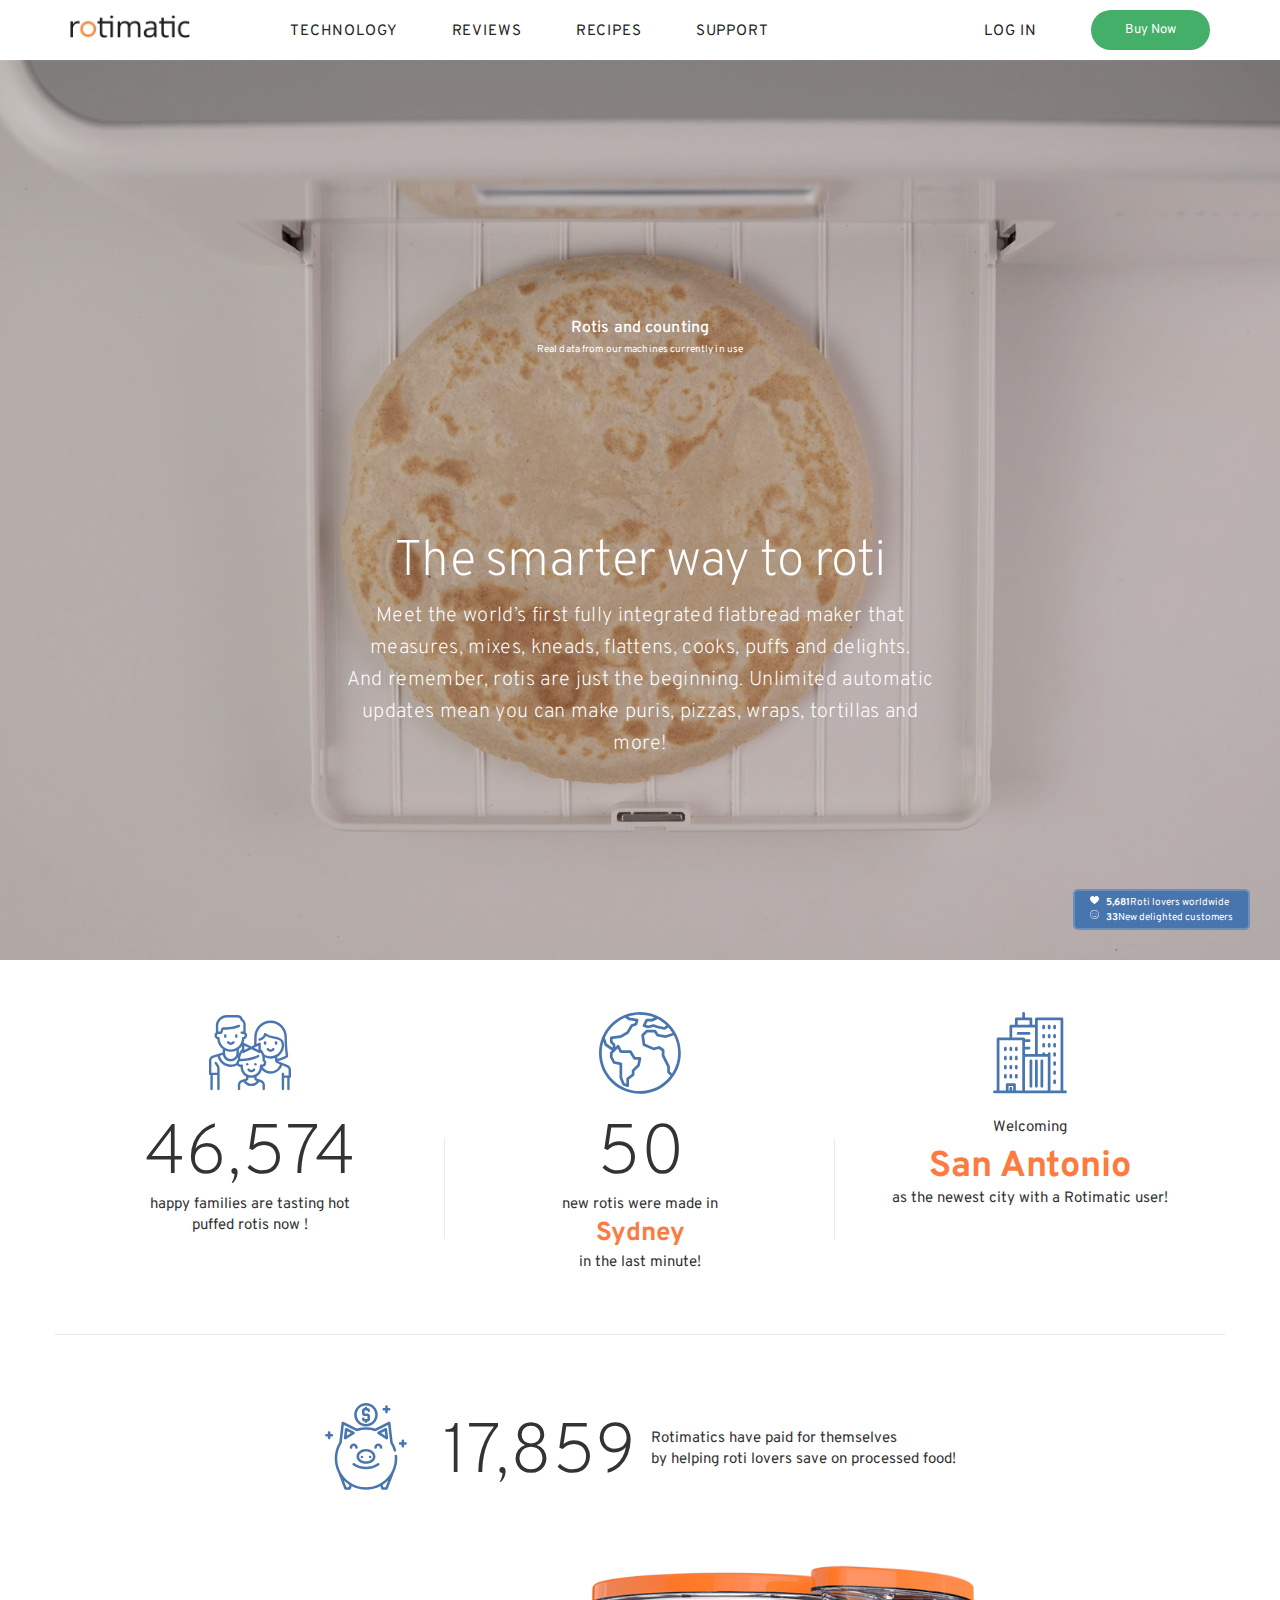
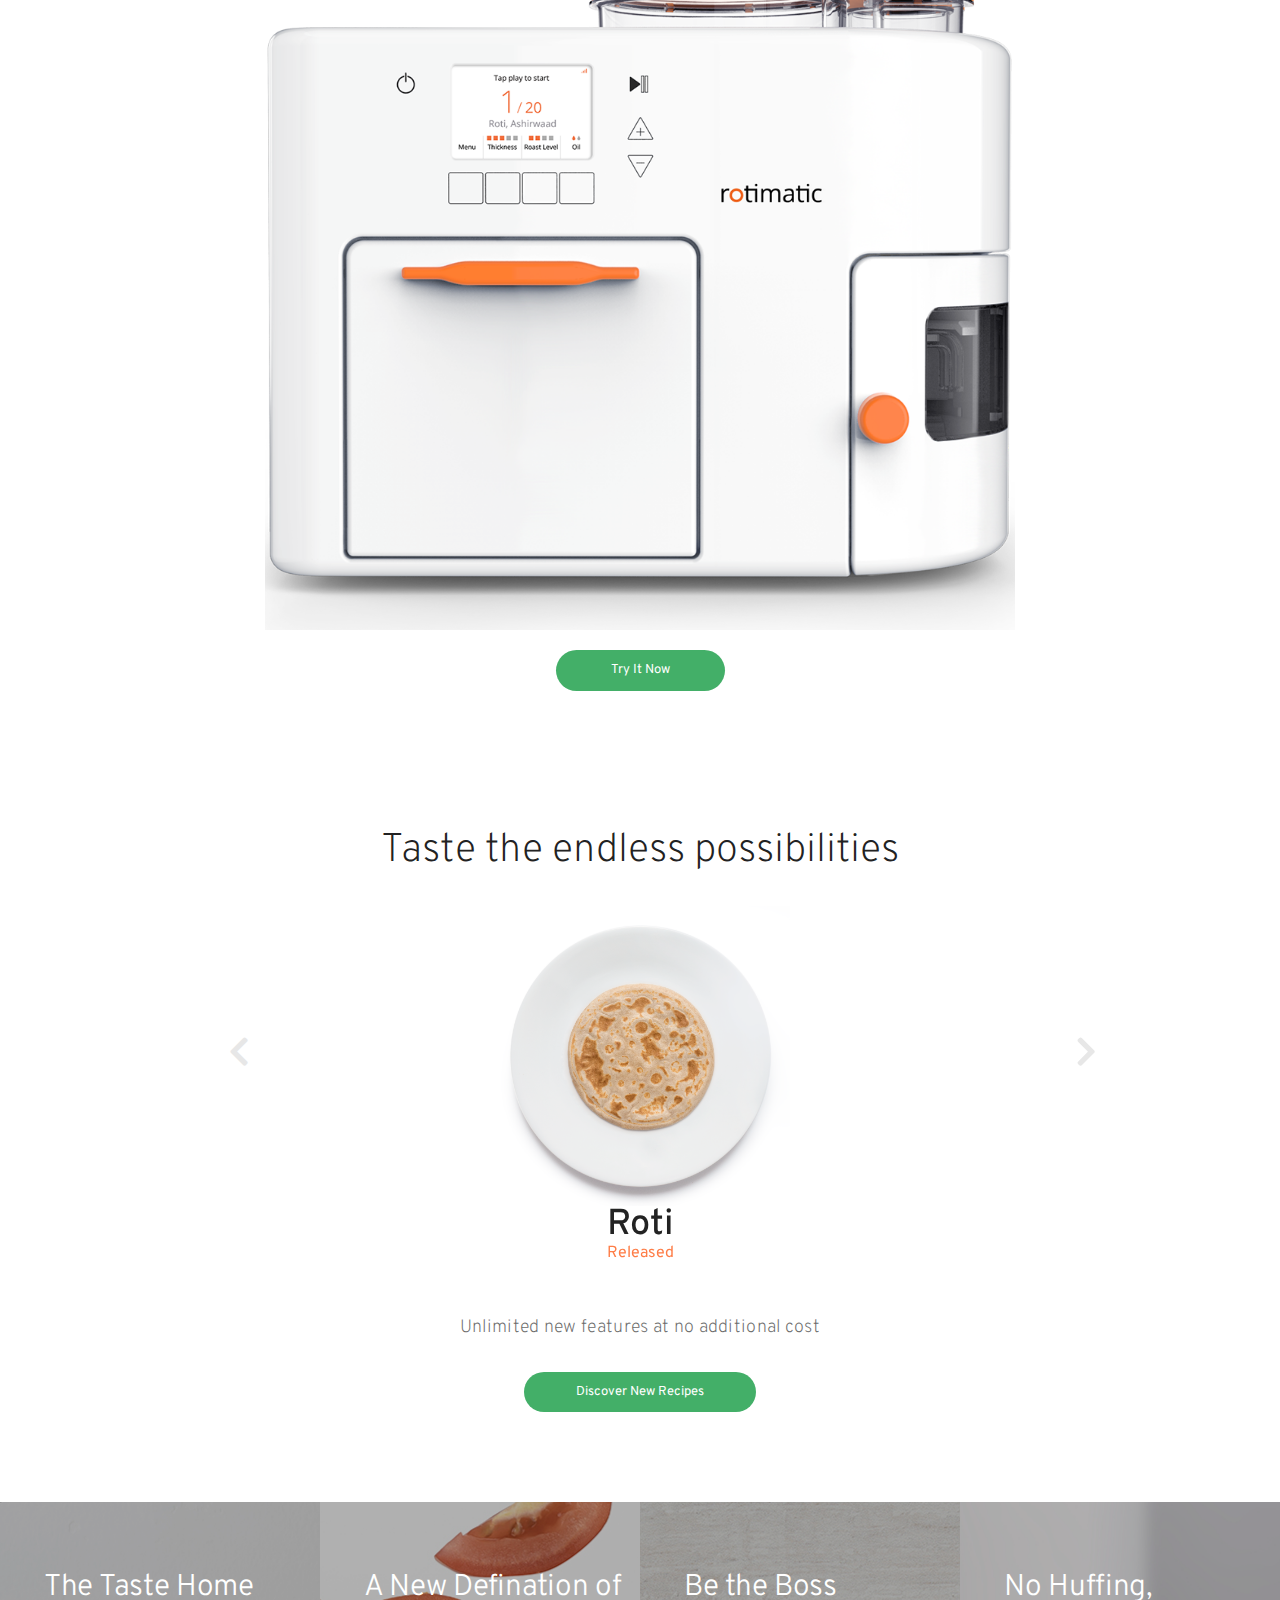
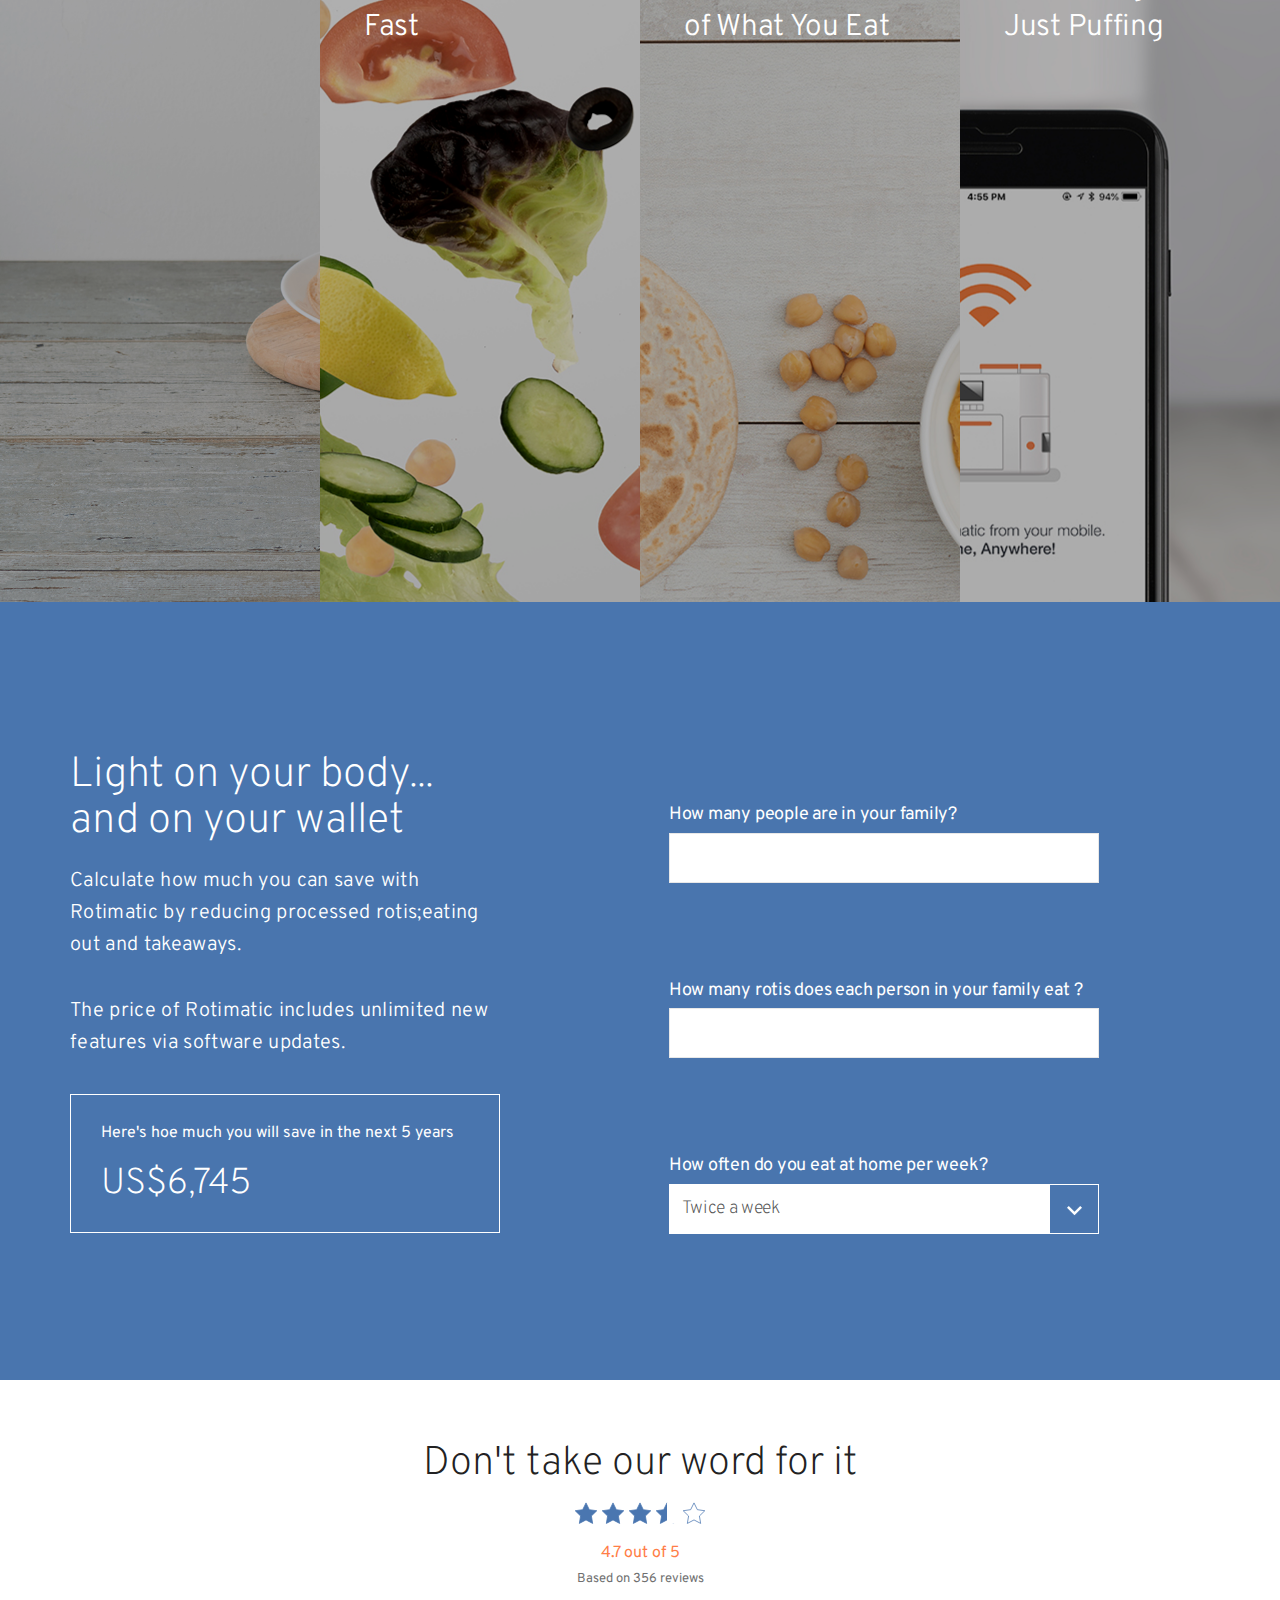
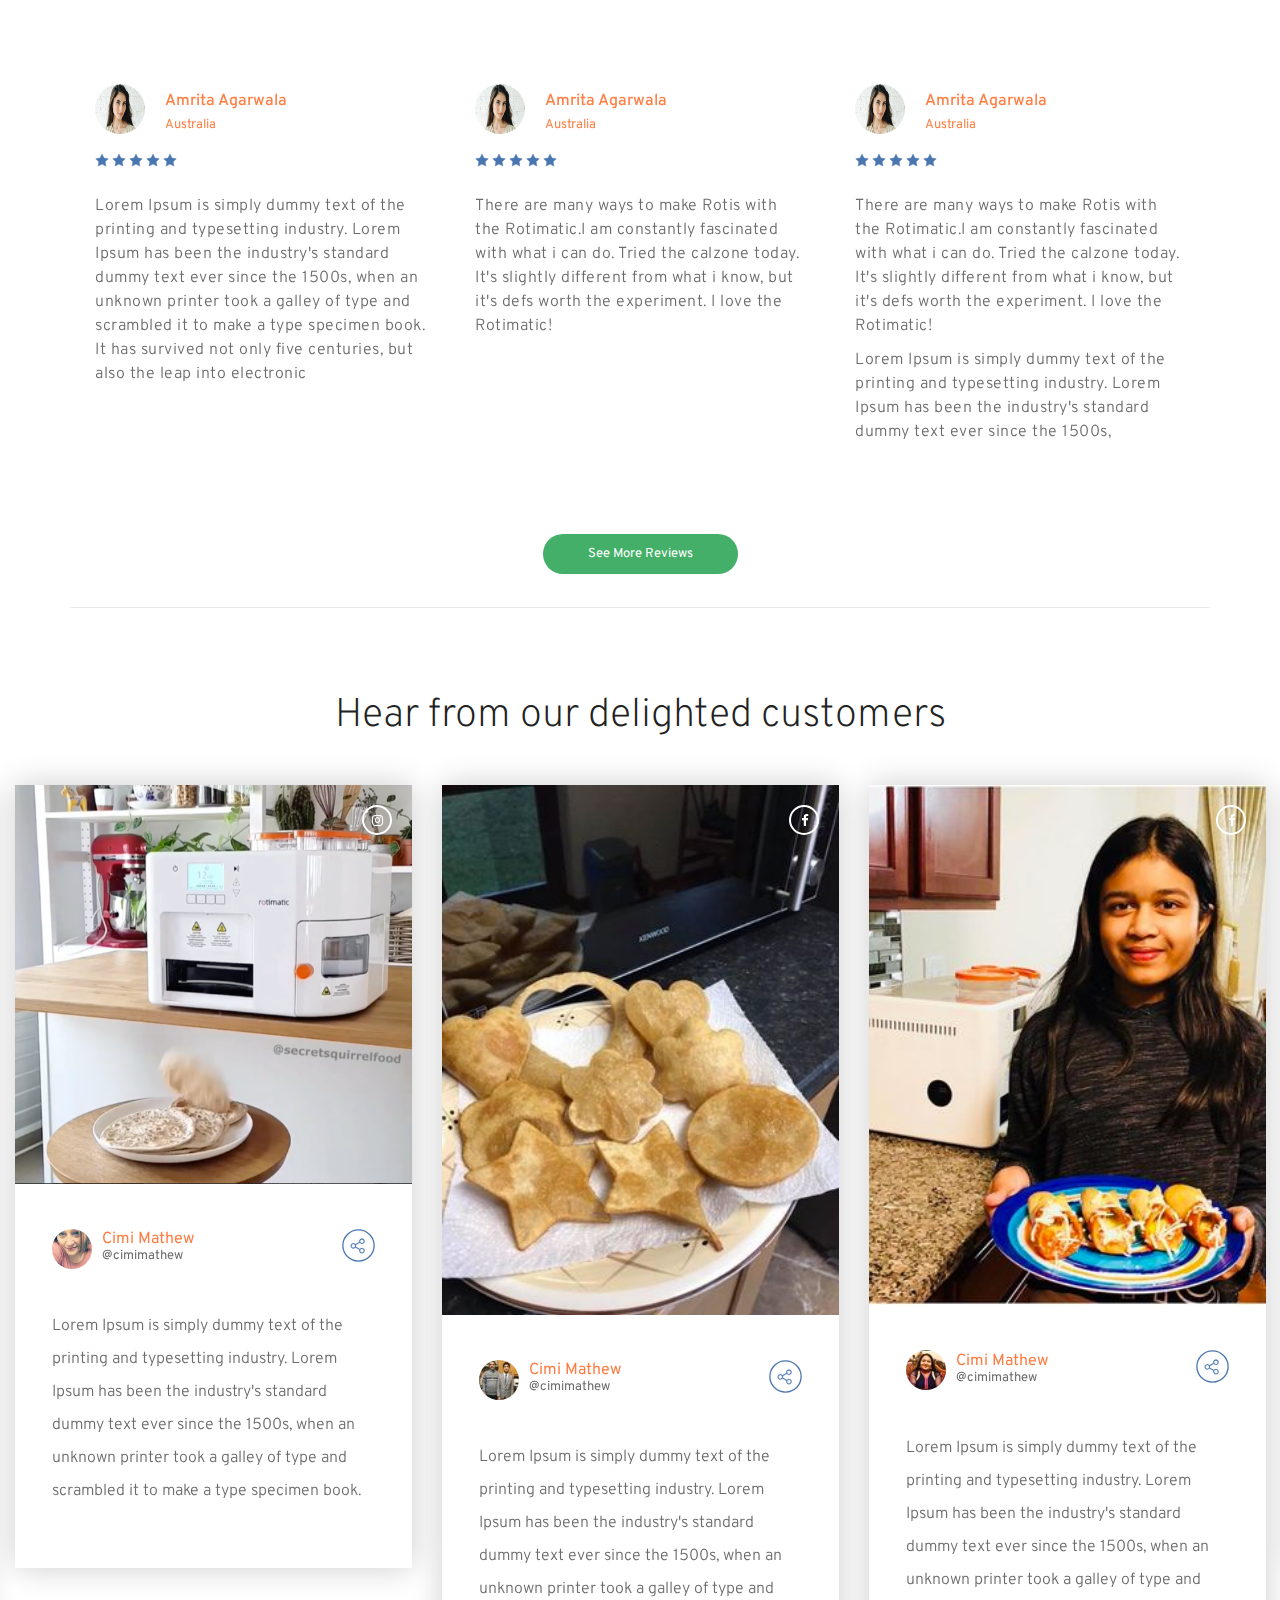
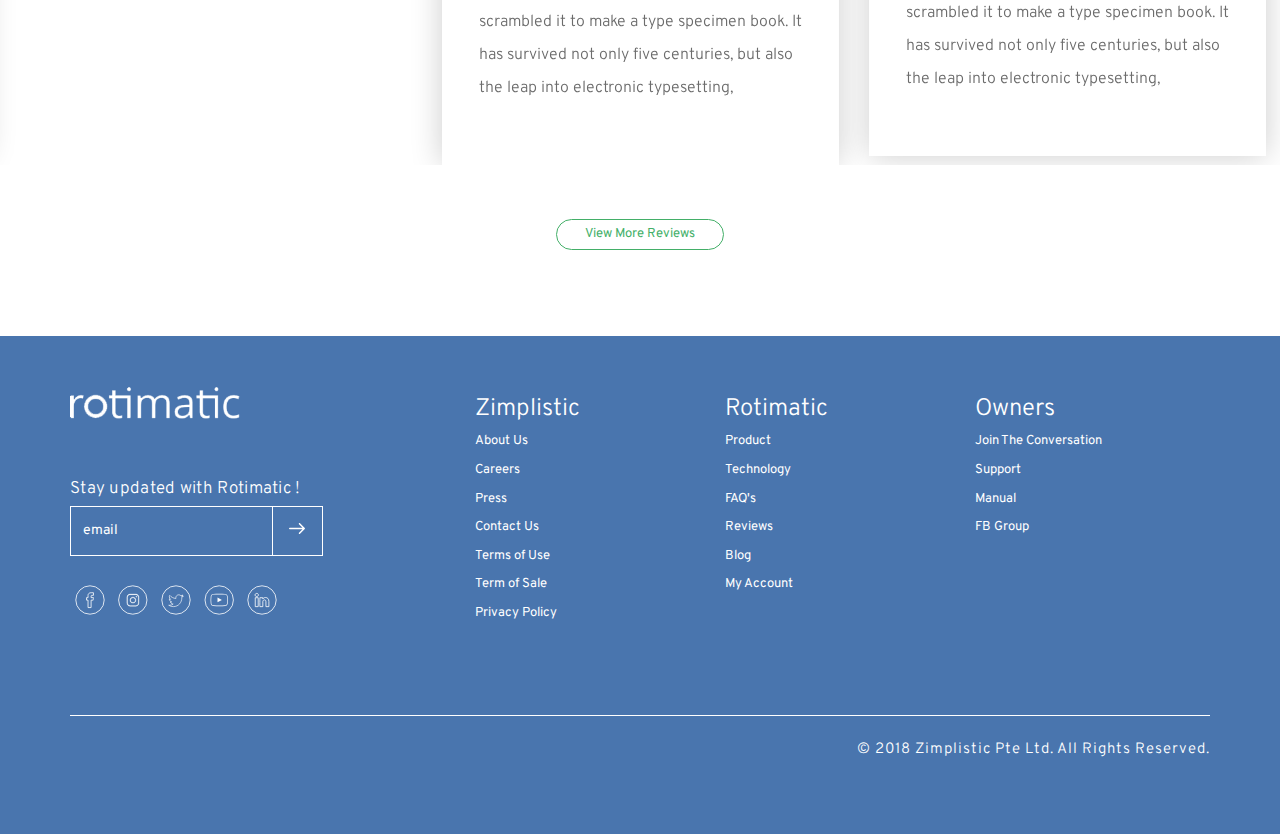
==== commit 19ac203f: "added linked to pages" ====
--- a/index.html
+++ b/index.html
@@ -78,7 +78,7 @@
                             <li><a href="technology.html">TECHNOLOGY</a></li>
                             <li><a href="reviews.html">REVIEWS</a></li>
                             <li><a href="recipes.html">RECIPES</a></li>
-                            <li><a href="support.html">SUPPORT</a></li>
+                            <li><a href="contact-us.html">SUPPORT</a></li>
                         </ul>
                      
                       <ul class="nav navbar-nav navbar-right">
@@ -538,7 +538,7 @@
     		<div class="container">
     			<div class="row">
     				<div class="col-md-5">
-    					<div class="light-body-inner-box">
+    					<div class="light-body-inner-box light-body-inner-box-left">
     						<h5>Light on your body...<br>
     							and on your wallet
     						</h5>
@@ -553,7 +553,7 @@
     					</div>
     				</div>
     				<div class="col-md-7">
-    					<div class="light-body-inner-box">
+    					<div class="light-body-inner-box form-box">
 	    					<form>
 	    						<div class="form-group">
 	    							<label>How many people are in your family?</label>
--- a/css/style.css
+++ b/css/style.css
@@ -8,7 +8,7 @@
 body{
 	font-family: 'Overpass', sans-serif;
 	font-size: 13px;
-	/*overflow-x: hidden !important;*/
+	overflow-x: hidden !important;
 }
 .wrapper{
 	max-width: 1920px;
@@ -35,6 +35,12 @@
 }
 .no-padding{
 	padding: 0;
+}
+.no-padding-right{
+	padding-right: 0;
+}
+.no-padding-left{
+	padding-left: 0;
 }
 .primary-btn{
 	border:none;
@@ -138,6 +144,7 @@
 header .navbar-default .navbar-nav>li>a{
 	color: #252525;
 	font-size: 15px;
+	letter-spacing: 0.86px;
 }
 header .navbar-brand{
 	height: auto;
@@ -602,25 +609,37 @@
 /*taste-different-ways-box-end*/
 /*light-on-your-body-start*/
 .light-on-your-body{
-	padding: 126px 0;
+	padding: 146px 0;
 	background-color:#4975ae;
 }
+.light-on-your-body .light-body-inner-box-left{
+	max-width: 430px;
+	width: 100%;
+}
 .light-on-your-body .light-body-inner-box h5{
+	margin-top: 5px;
 	color: #fff;
-	font-size: 36px;
+	font-size: 42px;
 	font-weight: 200;
 	margin-bottom: 20px;
 }
 .light-on-your-body .light-body-inner-box p{
 	color: #fff;
 	font-weight: 300;
-	font-size: 16px;
-	letter-spacing: 1px;
-	margin-bottom: 15px;
+	font-size: 20px;
+	line-height: 32px;
+	letter-spacing:0.33px;
+	margin-bottom: 34px;
+}
+.light-on-your-body .light-body-inner-box p:last-child{
+	margin-bottom: 35px;
+}
+.light-on-your-body .light-body-inner-box.form-box{
+	margin: 54px 0 0 0;
 }
 .light-on-your-body .how-much-save-box{
 	border:1px solid #fff;
-	margin:40px 0 0 0;
+	margin:35px 0 0 0;
 	padding: 27px 30px;
 	max-width: 430px;
 	width: 100%;
@@ -631,26 +650,34 @@
 	text-align: center;
 }
 .light-on-your-body .how-much-save-box h6{
-	font-size: 40px;
+	font-size: 36px;
+	font-weight: 200;
 	color: #fff;
 	margin:20px 0 0 0;
 }
 .light-on-your-body .light-body-inner-box .form-group{
-	max-width: 500px;
-	width: 100%;
-	margin:45px auto; 
+	max-width: 430px;
+	width: 100%;
+	margin:0px auto 95px; 
+}
+.light-on-your-body .light-body-inner-box .form-group:last-child{
+	margin-bottom: 0;
 }
 .light-on-your-body .light-body-inner-box .form-group label{
 	color:#fff;
-	font-size: 16px;
-	letter-spacing: 1px;
+	font-size: 18px;
+	letter-spacing:-0.22px;
 	font-weight: 400;
 }
 .light-on-your-body .light-body-inner-box .form-group .form-control{
 	border-radius: 0;
 	height: 50px;
 	box-shadow: none;
-	border:1px solid #274875;
+	border:1px solid #e8e8e8;
+	font-size: 18px;
+	letter-spacing: -0.34px;
+	line-height: 28px;
+	font-weight: 200;
 }
 .light-on-your-body .light-body-inner-box .form-group select.form-control{
 	-webkit-appearance:none;
@@ -750,7 +777,8 @@
 }
 .customer-box{
 	margin:47px 0 0 0;
-	box-shadow: 0 2px 4px 0 rgba(0,0,0,0.3);
+	/*box-shadow: 0 2px 4px 0 rgba(0,0,0,0.3);*/
+	box-shadow:0 0 30px 0 rgba(0,0,0,0.20)
 }
 .customer-review-img{
 	position: relative;
@@ -849,7 +877,7 @@
 	color: #fff;
 	font-size: 17px;
 	font-weight: 300;
-	letter-spacing: 1px;
+	letter-spacing:0.3px;
 }
 footer .updated-rotimatic .form-group .form-control{
 	border-radius: 0;
@@ -941,13 +969,13 @@
 }
 .symphony-speed-main-box{
 	margin-top: -190px;
-	/*background-color: #fff;*/
+	background-color: #fff;
 	position: relative;
 	padding: 90px 0 0 0;
-	background-image: url(../images/symphony-speed-background-img.png);
+	/*background-image: url(../images/symphony-speed-background-img.png);
 	background-repeat: no-repeat;
 	background-size: cover;
-	background-position: center;
+	background-position: center;*/
 }
 .symphony-speed-main-box .section-title{
 	margin-bottom: 50px;
@@ -981,19 +1009,20 @@
 	font-weight: 200;
 	color: #ff7f44;
 }
-.symphony-speed-main-box .symphony-img{
+/*.symphony-speed-main-box .symphony-img{
 	background-image: url(../images/symphony-of-speed.jpg);
 	background-size: cover;
 	background-repeat: no-repeat;
 	background-position: 50% 36%;
 	height: 411px;
-}
+}*/
 .never-stop-learning{
 	padding: 135px 0 0 0;
 }
 .never-stop-bg img{
 	position: relative;
-	right: -53px;
+	/*right: -53px;*/
+	right: -70px;
 	/*top: -30px;*/
 	top:0;
 }
@@ -1009,11 +1038,11 @@
 	color: #222;
 }
 .never-stop-learning .never-stop-learing-desc p{
-	font-size: 16px;
+	font-size: 18px;
 	color:#6C6C6C ;
 	line-height: 27px;
 	margin-bottom: 23px;
-	font-weight: 300;
+	font-weight: 200;
 	letter-spacing: 0.2px;
 }
 .rotimatic-mirror{
@@ -1039,10 +1068,10 @@
 	margin-top: 0;
 }
 .rotimatic-mirror .rotimatic-mirror-desc p{
-	font-size: 16px;
+	font-size: 18px;
 	line-height: 28px;
 	text-align: center;
-	font-weight: 300;
+	font-weight: 200;
 	color: #6C6C6C;
 }
 .robot-with-human-touch{
@@ -1050,6 +1079,7 @@
 }
 .robot-with-human-touch .display-direction{
 	align-items: end;
+	margin-bottom: 230px;
 }
 .robot-with-human-touch .section-title{
 	margin-bottom: 60px;
@@ -1071,7 +1101,7 @@
 	letter-spacing: 0.2px;
 	line-height: 27px;
 	color: #6C6C6C;
-	font-weight: 300;
+	font-weight: 200;
 }
 .flat-out-main-box{
 	padding: 90px 0;
@@ -1094,17 +1124,17 @@
 	font-size: 21px;
 	letter-spacing: 0.3px;
 	line-height: 31px;
-	font-weight: 300;
+	font-weight: 200;
 }
 .design-to-delight-main-box{
-	padding: 91px 0;
+	padding: 31px 0;
 }
 .design-to-delight-main-box .design-delight-boxes{
 	margin:55px 0 0 0;
 }
 .design-delight-boxes .design-delight-box .delight-box-left{
 	margin-top: 120px;
-	max-width: 350px;
+	max-width: 300px;
 	width: 100%;
 	margin-left: 100px;
 }
@@ -1121,7 +1151,7 @@
 	color: #6C6C6C;
 	letter-spacing: 0.2px;
 	line-height: 27px;
-	font-weight: 300;
+	font-weight: 200;
 }
 .design-to-delight-main-box .design-delight-boxes button{
 	background-color: transparent;
@@ -1136,9 +1166,11 @@
 	font-size: 48px;
 	color: transparent;
 	font-weight: bold;	
+	width: 30px;
 }
 .design-to-delight-main-box .design-delight-boxes button.slick-next{
-	right:-65px;
+	/*right:-65px;*/
+	right: 0;
 }
 .design-to-delight-main-box .design-delight-boxes button.slick-next:before{
 	content: "\f105";
@@ -1147,7 +1179,8 @@
 	color: #e7e7e7;
 }
 .design-to-delight-main-box .design-delight-boxes button.slick-prev{
-	left:-140px;
+	/*left:-140px;*/
+	left: 0;
 }
 .design-to-delight-main-box .design-delight-boxes button.slick-prev:before{
 	content: "\f104";
@@ -1175,6 +1208,7 @@
 	box-shadow: none;
 	padding-right: 0;
 	vertical-align: middle;
+	background-color: #fff;
 }
 .faq-inner-box .panel-heading{
 	padding: 15px;
@@ -1191,7 +1225,11 @@
 	float: right;
 	height: 20px;
 	vertical-align: middle;
-	padding-left: 10px;
+	padding: 10px;
+}
+.faq-inner-box .panel.panel-default .panel-heading .panel-title a.collapsed 
+.icons{
+	padding: 5px 10px 5px 10px;
 }
 .faq-inner-box .panel.panel-default .panel-heading .panel-title a.collapsed .icons .minus{
 	display: none;
@@ -1629,19 +1667,483 @@
 	text-align: center;
 }
 /*Individual-recipes-page-end*/
+/*About-page-start*/
+.banner.about-banner {
+	background-image: url(../images/e553eed75f612451752a11b59a29fbb886081039.png);
+    background-repeat: no-repeat;
+    background-size: cover;
+    height: 960px;
+}
+.banner.about-banner .banner-caption{
+	color:#fff;
+	top: 300px;
+	bottom: inherit;
+}
+.banner.about-banner .roti-counting{
+	position: absolute;
+    bottom: -125px;
+    left: 0;
+    right: 0;
+    max-width: 700px;
+    background-color: #fff;
+    height: 250px;
+}
+.banner.about-banner .roti-counting .roti-img{
+	width: 90px;
+	height: 90px;
+	margin: 20px auto 0;
+}
+.banner.about-banner .roti-counting h6{
+	color: #ff7c42;
+	font-size: 16px;
+	line-height: 16px;
+}
+.banner.about-banner .roti-counting span{
+	font-size: 10px;
+	line-height: 27px;
+	letter-spacing: 0.12px;
+	color:#6C6C6C;
+	display: block;
+}
+.join-us-main-box{
+	background-color: #4A76B0;
+	padding: 200px 0 94px 0;
+}
+.join-us-main-box .join-us-inner-box{
+	max-width: 780px;
+	width: 100%;
+	margin: 0 auto;
+	text-align: center;
+}
+.join-us-main-box .join-us-inner-box .section-title{
+	margin-bottom: 30px;
+}
+.join-us-main-box .join-us-inner-box .section-title h2{
+	font-size: 40px;
+	margin: 0;
+	color:#fff;
+	letter-spacing: -0.3px;
+}
+.join-us-main-box .join-us-inner-box p{
+	font-size: 18px;
+	line-height: 28px;
+	letter-spacing: 0.3px;
+	font-weight: 200;
+	color:#fff;
+	margin-bottom: 42px;
+}
+.intro-ceo-main-box .intro-inner-box {
+	display: table;
+	width: 100%;
+}
+.intro-ceo-main-box .intro-inner-box .col-md-left{
+	width: 50%;
+	position: relative;
+	display: table-cell;
+}
+.intro-ceo-main-box .intro-inner-box .col-md-left .intro-seo-img{
+	position: absolute;
+	top: 0%;
+	left: 50%;
+	-webkit-transform: translateX(-50%);
+	   -moz-transform: translateX(-50%);
+	    -ms-transform: translateX(-50%);
+	     -o-transform: translateX(-50%);
+	        transform: translateX(-50%);
+	        height: 100%;
+	        overflow: hidden;
+}
+.intro-ceo-main-box .intro-inner-box .col-md-right{
+	width: 50%;
+	position: relative;
+	display: table-cell;
+}
+.intro-ceo-main-box .intro-inner-box .col-md-right .intro-seo-info{
+	padding:150px 200px 45px 80px;
+}
+.intro-ceo-main-box .intro-inner-box .col-md-left .intro-seo-img img{
+	width: auto;
+	height: 100%;
+	max-width: inherit;
+}
+.intro-ceo-main-box .intro-seo-info h3{
+	margin: 0 0 25px;
+	font-size: 40px;
+	letter-spacing: -0.3px;
+	color: #222;
+	font-weight: 200;
+}
+.intro-ceo-main-box .intro-seo-info h4{
+	color: #FF7D42;
+	letter-spacing: -0.22px;
+	font-size: 30px;
+	margin: 0 0 40px 0;
+	font-weight: 200;
+}
+.intro-ceo-main-box .intro-seo-info p{
+	font-weight: 200;
+	font-size: 18px;
+	line-height: 28px;
+	letter-spacing: 0.3px;
+	color: #6C6C6C;
+}
+.board-members-main-box{
+	padding: 100px 0 0 0;
+}
+.board-members-main-box .section-title{
+	margin-bottom: 60px;
+}
+.board-members-main-box .board-member-inner-box{
+	margin-bottom: 40px;
+	display: table;
+	width: 100%;
+}
+.board-members-main-box .board-member-inner-box .col-md-left{
+	display: table-cell;
+	width: 33.33%;
+	vertical-align: middle;
+}
+.board-members-main-box .board-member-inner-box .col-md-right{
+	display: table-cell;
+	width: 66.67%;
+	vertical-align: middle;
+}
+.board-members-main-box .board-member-pic img{
+	width: auto;
+    height: 100%;
+    max-width: inherit;
+}
+.board-members-main-box .board-member-info{
+	border:1px solid #e8e8e8;
+	padding: 63px 76px 77px 42px;
+}
+.board-members-main-box .board-member-info h3{
+	margin: 0 0 25px 0;
+	font-size: 40px;
+	letter-spacing: 0.3px;
+	font-weight: 200;
+	color:#222;
+}
+.board-members-main-box .board-member-info h4{
+	margin: 0 0 40px 0;
+	font-size: 30px;
+	letter-spacing: -0.22px;
+	font-weight: 200;
+	color:#FF7D42;	
+}
+.board-members-main-box .board-member-info p{
+	margin: 0 0 40px 0;
+	font-size: 18px;
+	letter-spacing: 0.3px;
+	font-weight: 200;
+	line-height: 28px;
+	color:#6c6c6c;	
+}
+/*About-page-ends*/
+/*Contact-page-start*/
+.peace-of-mind-main-box{
+	padding: 90px 0 77px 0;	
+}
+.peace-of-mind-main-box .peace-of-mind-inner-box{
+	text-align: center;
+}
+.peace-of-mind-main-box .peace-of-mind-inner-box .section-title{
+	margin: 0 0 67px 0;
+}
+.peace-of-mind-main-box .peace-of-mind-inner-box h1{
+	font-weight: 200;
+	font-size: 40px;
+	color: #222;
+	letter-spacing: -0.3px;
+	margin: 0;
+}
+.peace-of-mind-main-box .peace-box .peace-desc {
+	max-width: 305px;
+	width: 100%;
+	margin: 25px auto 0;
+}
+.peace-of-mind-main-box .peace-box .peace-desc h5{
+	font-size: 30px;
+	font-weight: 200;
+	letter-spacing: -0.22px;
+	color: #ff7c42;
+	margin: 0;
+}
+.buy-a-rotimatc-main-box .buy-rotimatic{
+	background-color: #4975ae;
+	padding: 64px 35px;
+}
+.buy-rotimatic .buy-rotimatic-inner-box{ 
+	margin: 80px auto;
+}
+.buy-a-rotimatc-main-box .buy-rotimatic h3{
+	margin: 0;
+	color: #fff;
+	font-size: 42px;
+	font-weight: 200;
+	letter-spacing: -0.58px;
+	text-align: center;
+	margin: 0;
+}
+.buy-a-rotimatc-main-box .buy-rotimatic h3 sup{
+	font-size: 20px;
+	top:-0.8em;
+}
+.buy-a-rotimatc-main-box .buy-accordian-box .panel-group{
+	border:none;
+	border-radius: 0;
+}
+.buy-a-rotimatc-main-box .buy-accordian-box .panel-group .panel.panel-default{
+	border-width:0 0 1px 0;
+	border-style: solid;
+	border-color:#fff;
+	background-color: transparent;
+	border-radius: 0;	
+}
+.buy-a-rotimatc-main-box .buy-accordian-box{
+	margin:60px 0 0 0;
+}
+.buy-accordian-box .panel-group .panel-default>.panel-heading{
+	background-color: transparent;
+	padding: 13px 15px;
+}
+.buy-accordian-box .panel-group .panel.panel-default .panel-heading .panel-title{	
+	font-size: 26px;
+	letter-spacing: -0.19px;
+	color: #fff;
+	font-weight: 200;
+}
+.buy-accordian-box .panel-group .panel.panel-default .panel-heading .panel-title a{
+	text-decoration: none;
+}
+.buy-accordian-box .panel-group .panel.panel-default .panel-heading .panel-title a sup{ 	
+	font-size: 15px;
+	top:-0.8em;
+}
+.buy-accordian-box .panel-group .panel.panel-default .panel-heading .panel-title a .icons{
+	float: right;
+    height: 20px;
+    vertical-align: middle;
+}
+.buy-accordian-box .panel-group .panel.panel-default .panel-heading .panel-title a.collapsed .icons svg.minus{
+	display: none;
+}
+.buy-accordian-box .panel-group .panel.panel-default .panel-heading .panel-title a .icons svg.minus{
+	display: block;
+	padding: 10px 0;
+}
+.buy-accordian-box .panel-group .panel.panel-default .panel-heading .panel-title a .icons svg.plus{
+	display: none;
+}
+.buy-accordian-box .panel-group .panel.panel-default .panel-heading .panel-title a.collapsed .icons svg.plus{
+	display: block;
+}
+.buy-accordian-box .panel-group .panel-heading+.panel-collapse>.list-group, .panel-group .panel-heading+.panel-collapse>.panel-body{
+	border-top: none;
+	font-size: 18px;
+	line-height: 34px;
+	color:#fff;
+}
+.buy-accordian-box .panel-group .panel-heading+.panel-collapse>.list-group, .panel-group .panel-heading+.panel-collapse>.panel-body p a{
+	color: #fff;
+	text-decoration: none;
+}
+.buy-accordian-box .panel-group .panel-heading+.panel-collapse>.list-group, .panel-group .panel-heading+.panel-collapse>.panel-body p a i{
+	display: inline-block;
+	margin-left: 15px;
+}
+.buy-a-rotimatc-main-box .what-rotimatic{
+	padding: 177px 81px 0 109px;
+}
+.buy-a-rotimatc-main-box .what-rotimatic h3{
+	margin: 0 0 56px;
+	font-size: 40px;
+	letter-spacing: -0.3px;
+	color: #222;
+	font-weight: 200;
+}
+.buy-a-rotimatc-main-box .what-rotimatic p{
+	color: #6C6C6C;
+	font-size: 18px;
+	line-height: 28px;
+	letter-spacing: 0.3px;
+	font-weight: 200;
+	margin-bottom: 41px;
+}
+.buy-a-rotimatc-main-box .what-rotimatic p strong a{
+	display: block;
+	color: #6C6C6C;
+}
+.community-forums-main-box{
+	padding: 76px 0;
+	text-align: center;
+}
+.community-forums-main-box .community-forums-inner-box{
+	padding: 45px 0 0 0;
+}
+.community-forums-main-box .community-forums-inner-box span{
+	display: block;
+	font-size: 18px;
+	font-weight: 200;
+	line-height: 28px;
+	margin-bottom: 40px;
+}
+.community-forums-main-box .community-forums-inner-box .primary-btn{
+	padding: 13px 94px;
+}
+.rotimatic-videos-main-box{
+	padding: 60px 0;
+}
+.rotimatic-videos-main-box .rotimatic-video-inner-box{
+	padding: 42px 0 32px;
+}
+.rotimatic-videos-main-box .rotimatic-video-inner-box .vdo-box{
+	padding: 0 8px;
+}
+.rotimatic-videos-main-box .rotimatic-video-inner-box .vdo-box img{
+	display: block;
+	border-radius: 10px;
+	display: block;
+	margin-bottom: 30px;
+}
+.rotimatic-videos-main-box .rotimatic-video-inner-box .vdo-box span{
+	display: block;
+	color:#6C6C6C;
+	font-size: 18px;
+	font-weight: 200;
+	line-height: 28px;
+	text-align: center;
+}
+.rotimatic-videos-main-box .rotimatic-video-inner-box ul.slick-dots{
+	list-style-type: none;
+	text-align: center;
+	margin: 80px 0 0 0;
+}
+.rotimatic-videos-main-box .rotimatic-video-inner-box ul.slick-dots li{
+	display: inline-block;
+	margin-right: 9px;
+}
+.rotimatic-videos-main-box .rotimatic-video-inner-box ul.slick-dots li:last-child{
+	margin-right: 0;
+}
+.rotimatic-videos-main-box .rotimatic-video-inner-box ul.slick-dots li button{
+	border:1px solid #6c6c6c;
+	border-radius: 100%;
+	width: 12px;
+	height: 12px;
+	background-color: transparent;
+	color:transparent;
+}
+.rotimatic-videos-main-box .rotimatic-video-inner-box ul.slick-dots li.slick-active button{
+	background-color: #6C6C6C;
+}
+.rotimatic-videos-main-box .primary-btn{
+	text-align: center;
+	margin: 0 auto;
+	display: block;
+}
+.contact-us-main-box{
+	padding: 26px 0;
+}
+.contact-us-main-box .contact-inner-box{
+	
+	margin: 40px 0 0 0;
+}
+.contact-us-main-box .contact-inner-box span{
+	font-size: 18px;
+	text-align: center;
+	color: #6C6C6C;
+	display: block;
+	font-weight: 200;
+	margin-bottom: 66px;
+}
+.contact-us-main-box .contact-inner-box .form-group{
+	margin-bottom: 32px;
+}
+.contact-us-main-box .contact-inner-box .form-group label{
+	font-size: 16px;
+	letter-spacing: 0.2px;
+	color: #6C6C6C;
+	font-weight: 200;
+}
+.contact-us-main-box .contact-inner-box .form-group .form-control{
+	border-color: #e8e8e8;
+	border-radius: 0;
+	box-shadow: none;
+	height: 50px;
+}
+.contact-us-main-box .contact-inner-box .form-group textarea.form-control{
+	height: 160px;
+	resize: none;
+}	
+.contact-us-main-box .contact-inner-box .primary-btn{
+	display: block;
+	margin: 25px auto 0;
+	padding: 13px 84px;
+}
+.elsewhere-main-box{
+	padding: 70px 0 85px;
+	text-align: center;
+}
+.elsewhere-main-box .section-title{
+	margin-bottom: 70px;
+}
+.elsewhere-main-box .elsewhere-box .icon{
+	margin-bottom: 28px;
+}
+.elsewhere-main-box .elsewhere-box .elsewhere-desc h5{
+	margin:0;
+	font-size: 30px;
+	color: #ff7c42;
+	letter-spacing: -0.22px;
+}
+.elsewhere-main-box .elsewhere-box .elsewhere-desc span{
+	display: block;
+	font-size: 18px;
+	font-weight: 200;
+	margin-top: 31px;
+}
+.elsewhere-main-box .elsewhere-box .elsewhere-desc .social-icons{
+	margin: 31px 0 0 0;
+}
+/*Contact-page-ends*/
 /******************************Responsive css start***********************/
 @media screen and (max-width: 1169px){
 	.banner.technology-banner .roti-lovers{
-		right: -15px;
+		right: 10px;
 	}
 }
 @media screen and (max-width: 1024px){
-	.banner.technology-banner .roti-lovers {
-	    right: -30px;
-	}
 	.design-to-delight-main-box .design-delight-boxes button.slick-prev{
-		left: -75px;	
-	}
+		/*left: -75px;*/	
+		left: 0;
+	}
+	.never-stop-bg img{
+		right: 0;
+		top: 0;
+	}
+	/*about-page-start*/
+	.intro-ceo-main-box .intro-inner-box .col-md-left .intro-seo-img{
+		left: 0%;
+		-webkit-transform: translateX(0%);
+		-moz-transform: translateX(0%);
+		-ms-transform: translateX(0%);
+		-o-transform: translateX(0%);
+		transform: translateX(0%);
+	}
+	.intro-ceo-main-box .intro-inner-box .col-md-left .intro-seo-img img{
+		max-width: 100%;
+	}
+	.intro-ceo-main-box .intro-inner-box .col-md-right .intro-seo-info {
+	    padding: 50px;
+	}
+	.board-members-main-box .board-member-pic img{
+		max-width: 100%;
+	}
+	.board-members-main-box .board-member-info{
+		padding: 45px;
+	}
+	/*about-page-ends*/
 }
 @media screen and (max-width: 991px){
 	.masonry{
@@ -1682,7 +2184,57 @@
 	footer .updated-rotimatic .form-group button.updated-btn{
 		top:27px;
 	}
+	.never-stop-learning .never-stop-learing-desc{
+		margin-top: 40px;
+		max-width: 100%;
+		text-align: center;
+	}
+	.never-stop-learning .never-stop-learing-desc h2 br{
+		display: none;
+	}
+	/*about-page-start*/
 
+	.intro-ceo-main-box .intro-inner-box {
+	    display: block;
+	    width: 100%;
+	}
+	.intro-ceo-main-box .intro-inner-box.display-direction{
+	    flex-flow: column !important;
+	    flex-direction: column-reverse !important; 
+	    display: flex;
+	}
+	.intro-ceo-main-box .intro-inner-box .col-md-left {
+	    width: 100%;
+	    position: relative;
+	    display: block;
+	}
+	.intro-ceo-main-box .intro-inner-box .col-md-right {
+	    width: 100%;
+	    position: relative;
+	    display: block;
+	}
+
+	.intro-ceo-main-box .intro-inner-box .col-md-left .intro-seo-img{
+		position: static;
+	}
+	.intro-ceo-main-box .intro-inner-box .col-md-left .intro-seo-img img{
+		width: 100%;
+	}
+	.board-members-main-box .board-member-inner-box{
+		display: block;
+	}
+	.board-members-main-box .board-member-inner-box .col-md-left{
+		display: block;
+		width: 100%;
+	}
+	.board-members-main-box .board-member-inner-box .col-md-right{
+		display: block;
+		width: 100%;
+	}
+	.board-members-main-box .board-member-inner-box .board-member-pic{ 
+		text-align: center;
+	}
+	/*about-page-ends*/
 }
 @media screen and (max-width: 767px){
 	.display-direction{
@@ -2038,10 +2590,7 @@
 		font-size: 18px;
 		text-align: center;
 	}
-	.never-stop-bg img{
-		right: 0;
-		top: 0;
-	}
+	
 	.rotimatic-mirror{
 		background-image: none;
 		height: auto;
@@ -2052,7 +2601,7 @@
 	}
 	.rotimatic-mirror .rotimatic-mirror-desc h3{
 		font-size: 28px;
-		line-height: 1.5;	
+		line-height: 1.3;	
 		margin-bottom: 28px;
 	}
 	.robot-with-human-touch{
@@ -2060,7 +2609,7 @@
 	}
 	.robot-with-human-touch .human-touch-inner-box{
 		padding: 0;
-		max-width: 275px;
+		max-width: 285px;
 		width: 100%;
 		margin: 0 auto;
 	}
@@ -2073,6 +2622,7 @@
 	.robot-with-human-touch .display-direction{
 		flex-flow: column; 
 		flex-direction: column-reverse;
+		margin-bottom: 50px;
 	}
 	.robot-with-human-touch .human-touch-inner-box h3{
 		margin-top: 0;
@@ -2095,6 +2645,8 @@
 	}
 	.flat-out-inner-box img{
 		margin-top: 74px;
+		max-width: 200px;
+		width: 100%;
 	}
 	.design-to-delight-main-box{
 		padding: 0;
@@ -2104,7 +2656,8 @@
 		text-align: center;
 	}
 	.design-delight-boxes .design-delight-box .delight-box-right{
-		height: 200px;
+		/*height: 200px;*/
+		padding: 40px 0;
 	}
 	.design-delight-boxes .design-delight-box .delight-box-right img{
 	    max-width: 190px;
@@ -2119,13 +2672,28 @@
 	    -o-transform: translateY(-33%);
 	}
 	.design-to-delight-main-box .design-delight-boxes button.slick-next{
-		right: -25px;
+		/*right: -25px;*/
+		right: 0;
 	}
 	.design-delight-boxes .design-delight-box .delight-box-left .delight-icon{
 		margin: 52px 0 0 0;
 	}
 	.faq-inner-box .panel.panel-default .panel-heading .panel-title a{
 		font-size: 18px;
+	}
+	.design-delight-boxes .design-delight-box .delight-box-left h4{
+		font-size: 26px;
+		line-height: 1;
+	}
+/*	.design-delight-boxes .design-delight-box .delight-box-left{
+		max-width: 220px;
+		width: 100%;
+	}*/
+	.design-to-delight-main-box .design-delight-boxes{
+		margin: 0;
+	}
+	.faq-main-box{
+		padding: 100px 0 0 0;
 	}
 	/*Technoloy-responsive-ends*/
 	/*Review page start*/
@@ -2151,10 +2719,98 @@
 		margin-bottom: 10px;
 	}
 	/*Review page ends*/
+	/*about-page-start*/
+	.banner.about-banner{
+		background-image: none;
+		height: auto;
+	}
+	.banner.about-banner .container{
+		padding: 0;
+	}
+	.banner.about-banner .about-banner-mobile{
+		background-image: url(../images/e553eed75f612451752a11b59a29fbb886081039.png);
+		height: 300px;
+		background-repeat: no-repeat;
+		background-size: cover;
+		background-position: center;
+		position: relative;
+	}
+	.banner.about-banner .about-banner-mobile img{
+		position: absolute;
+	    bottom: 0;
+	    right: 0;
+	    left: 0;
+	    height: 50px;
+	    width: 170px;
+	    text-align: center;
+	    display: inline-block;
+	    margin: 0 auto;
+	}
+	.banner.about-banner .banner-caption{
+		position: relative;
+		background-color: #fff;
+		width: 100%;
+		color: #222;
+		max-width: 100%;
+		top: 55px;
+		padding: 0 15px;
+	}
+	.banner.about-banner .banner-caption h1{
+		font-size: 28px;
+	}
+	.banner.about-banner .banner-caption p{
+		font-size: 16px;
+	}
+	.banner.about-banner .roti-counting{
+		position: static;
+		bottom: 0;
+		top:0;
+		margin: 100px auto 0;
+		max-width: 280px;
+		width: 100%;
+	}
+	.join-us-main-box {
+	    padding: 250px 0 94px 0;
+	    margin: -200px 0 0 0;
+	}
+	.intro-ceo-main-box .intro-inner-box .col-md-right .intro-seo-info{
+		padding: 50px 22px;
+	}
+	.intro-ceo-main-box .intro-seo-info h3{
+		margin: 0 0 10px 0;
+	}
+	.intro-ceo-main-box .intro-seo-info h4{
+		margin: 0 0 20px 0;
+	}
+	.board-members-main-box{
+		padding: 50px 0;
+	}
+	.board-members-main-box .section-title {
+	    margin-bottom: 30px;
+	}
+	.board-members-main-box .board-member-info{
+		padding: 35px 20px;
+	}
+	.board-members-main-box .board-member-info h3{
+		font-size: 28px;
+		margin: 0 0 10px 0;
+	}
+	.board-members-main-box .board-member-info h4{
+		font-size: 24px;
+		margin: 0 0 20px 0;
+	}
+	.board-members-main-box .board-member-pic img{
+		height: auto;
+	}
+	/*about-page-ends*/
 }
 @media screen and (max-width: 479px){
 	.take-our-word-inner-box .review-box .reviewer .admin-pic{
 		display: none;
 	}
+	.never-stop-learning .never-stop-learing-desc {
+	    max-width: 280px;
+	    width: 100%;
+	}
 }
 /*Responsive css end*/
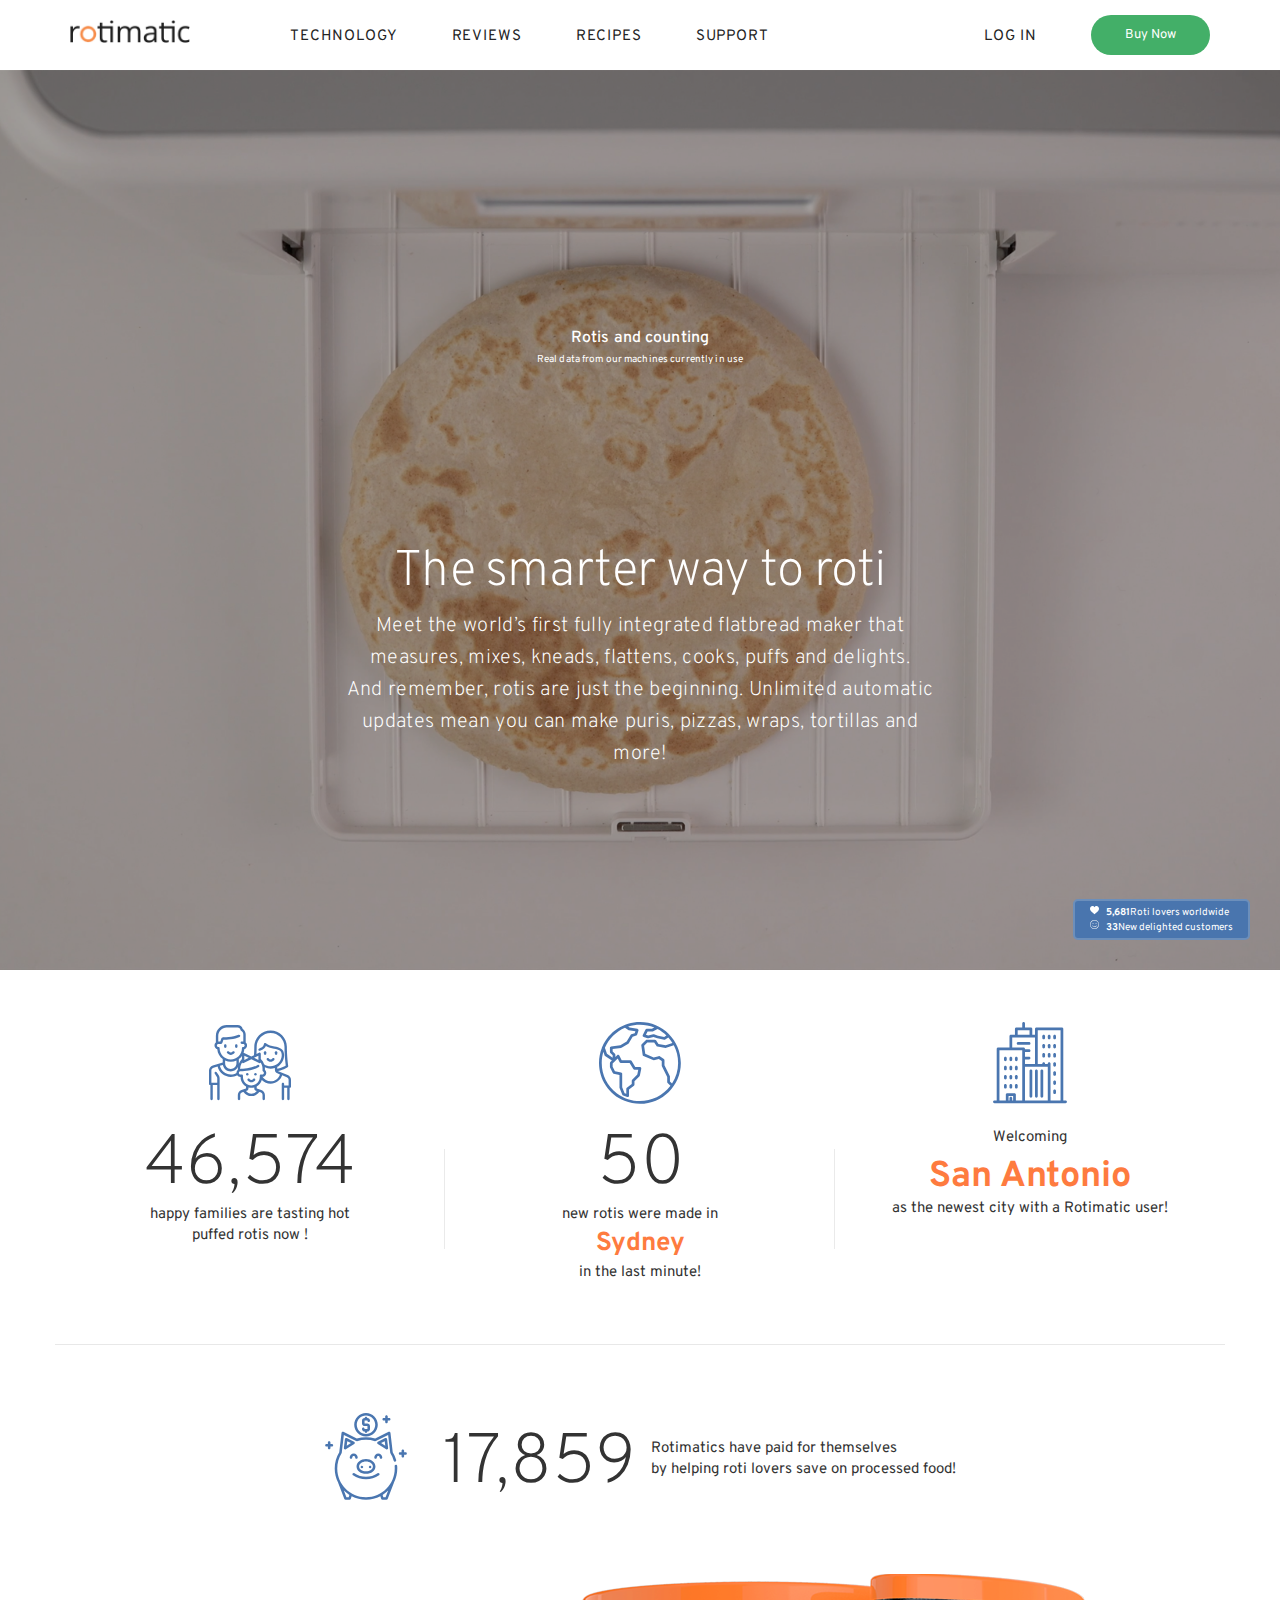
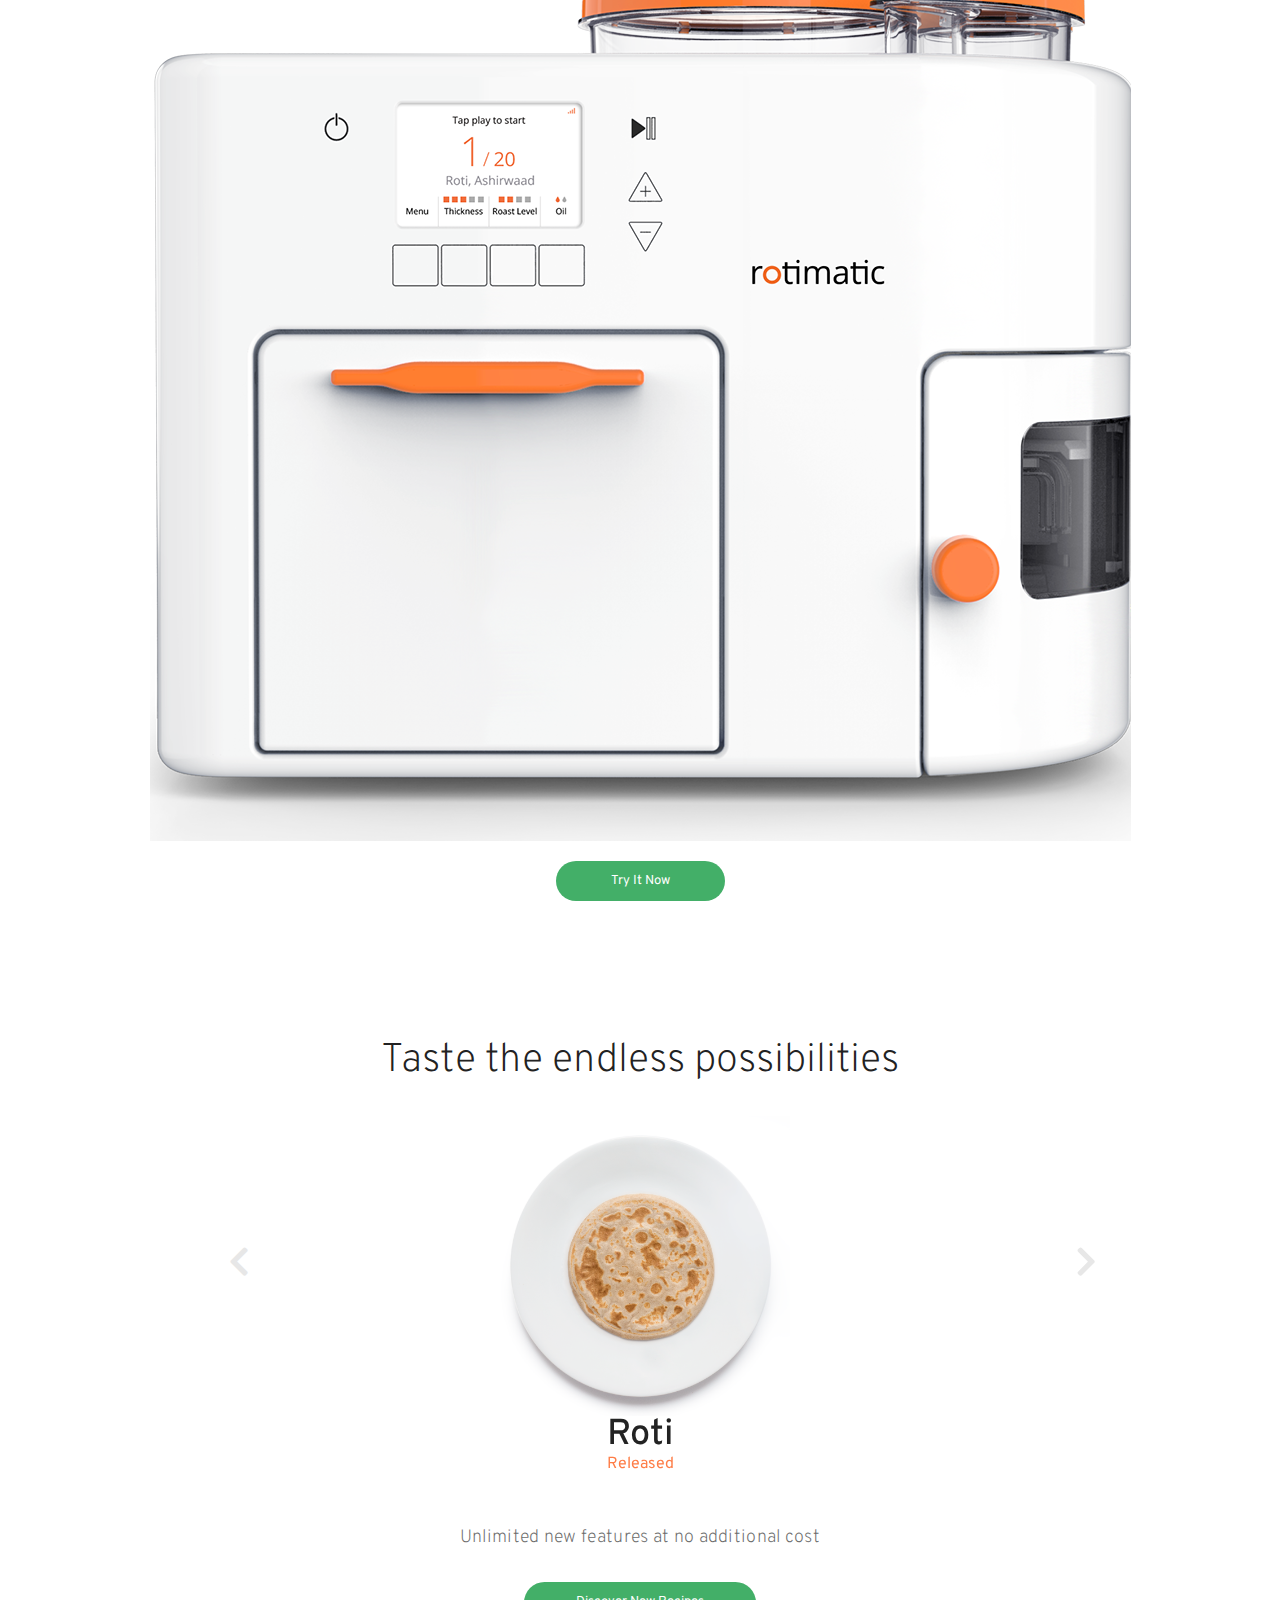
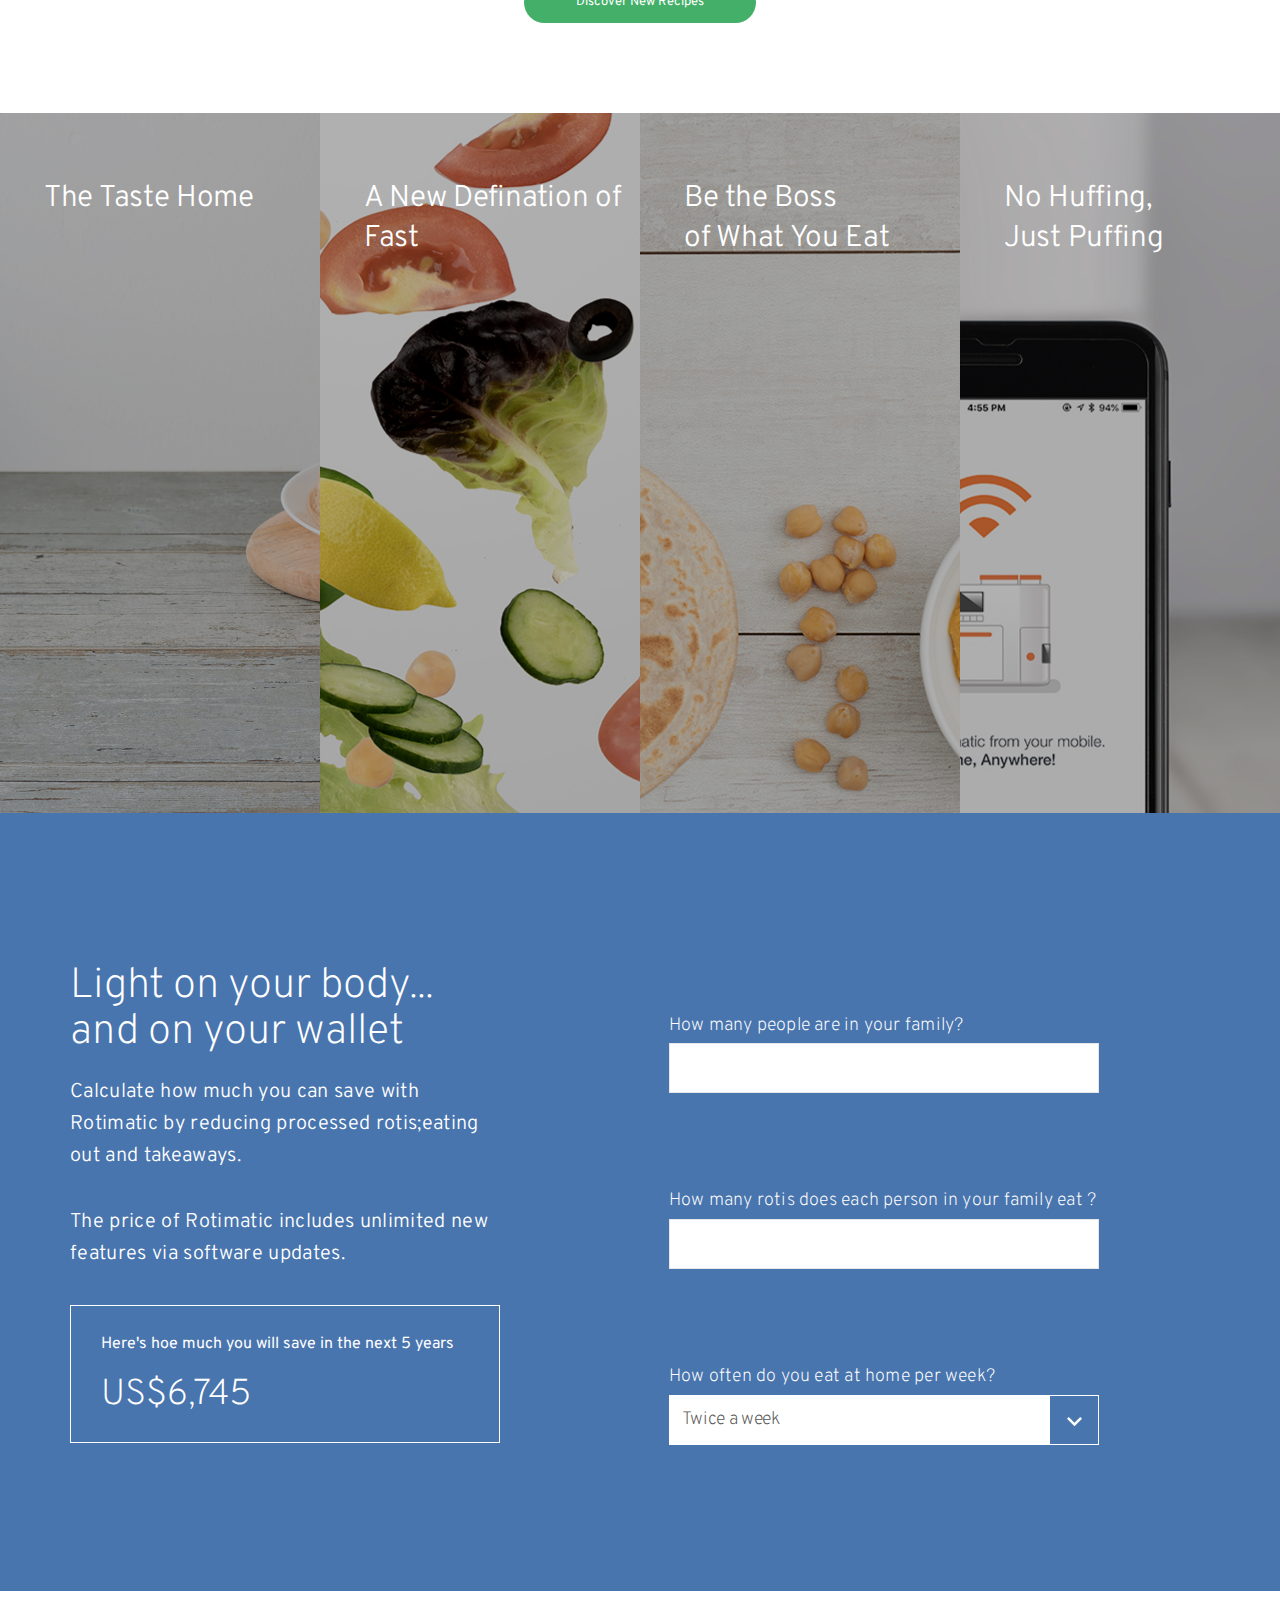
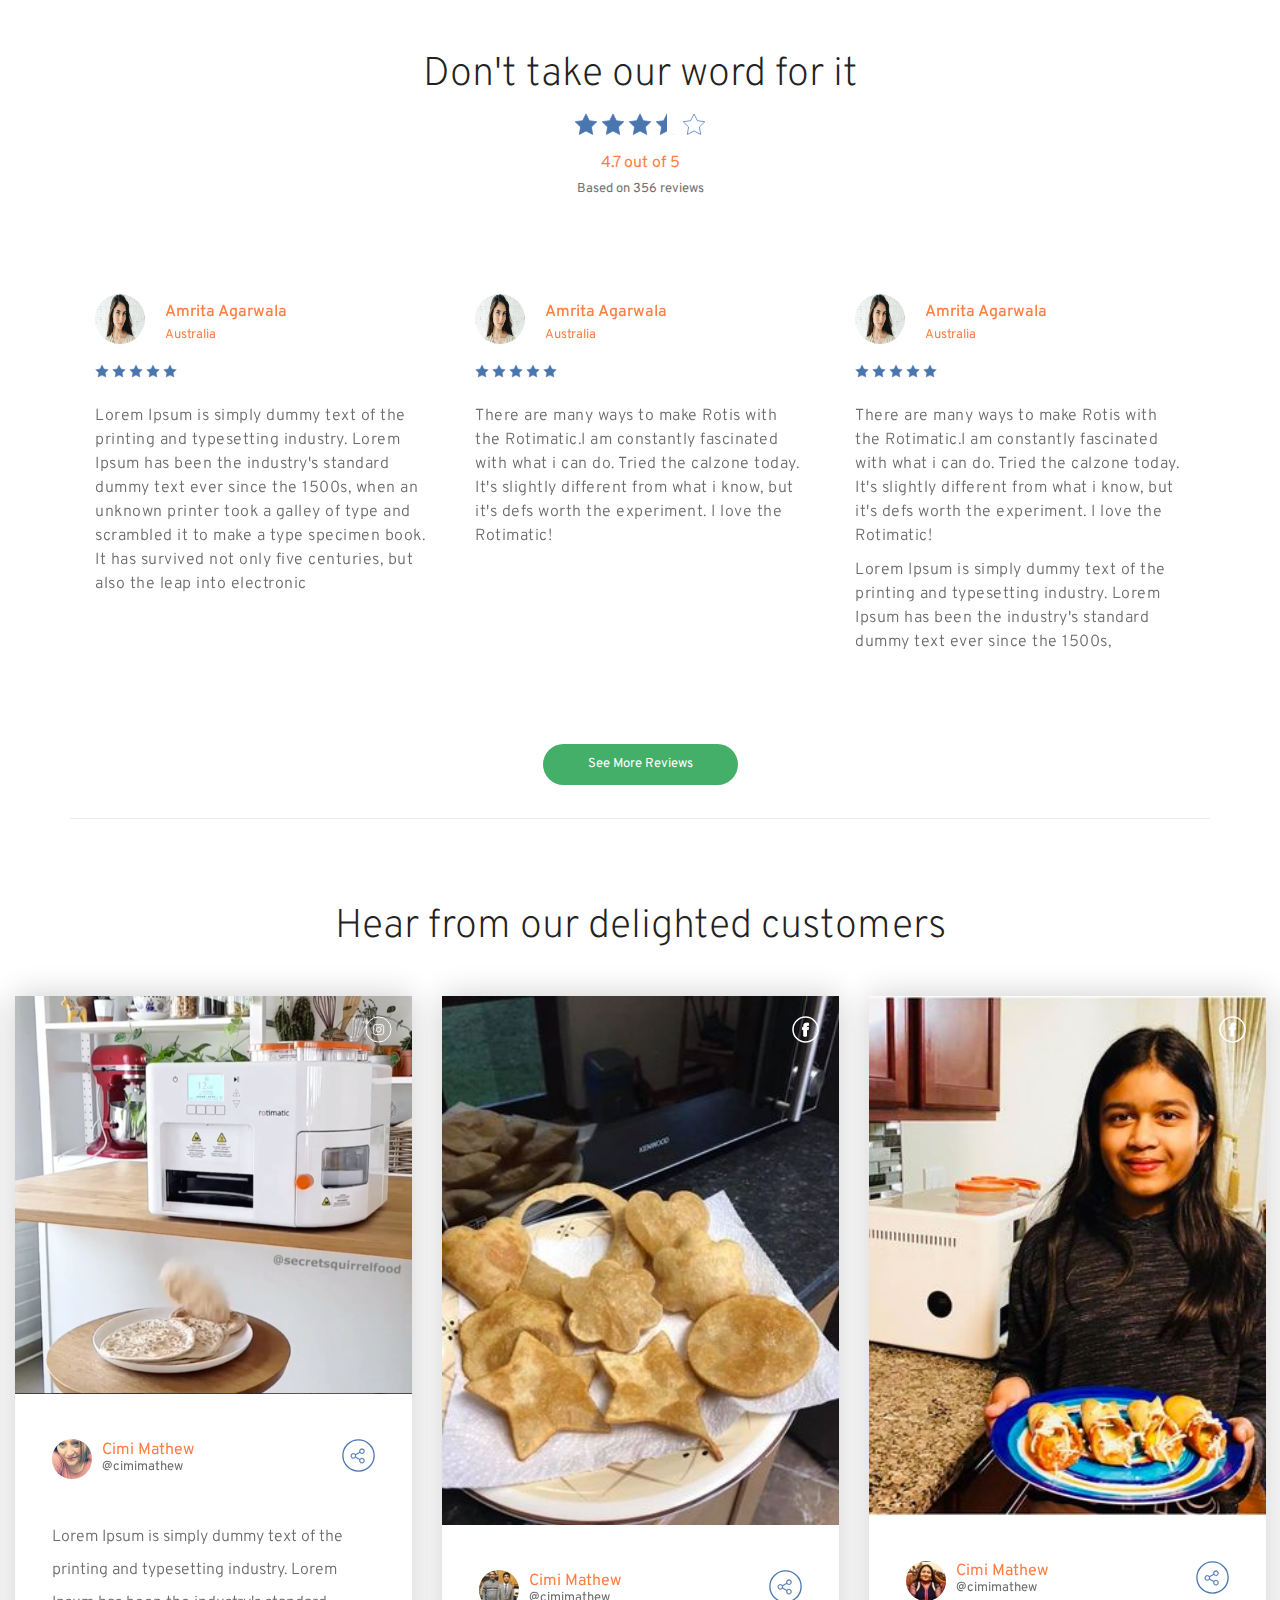
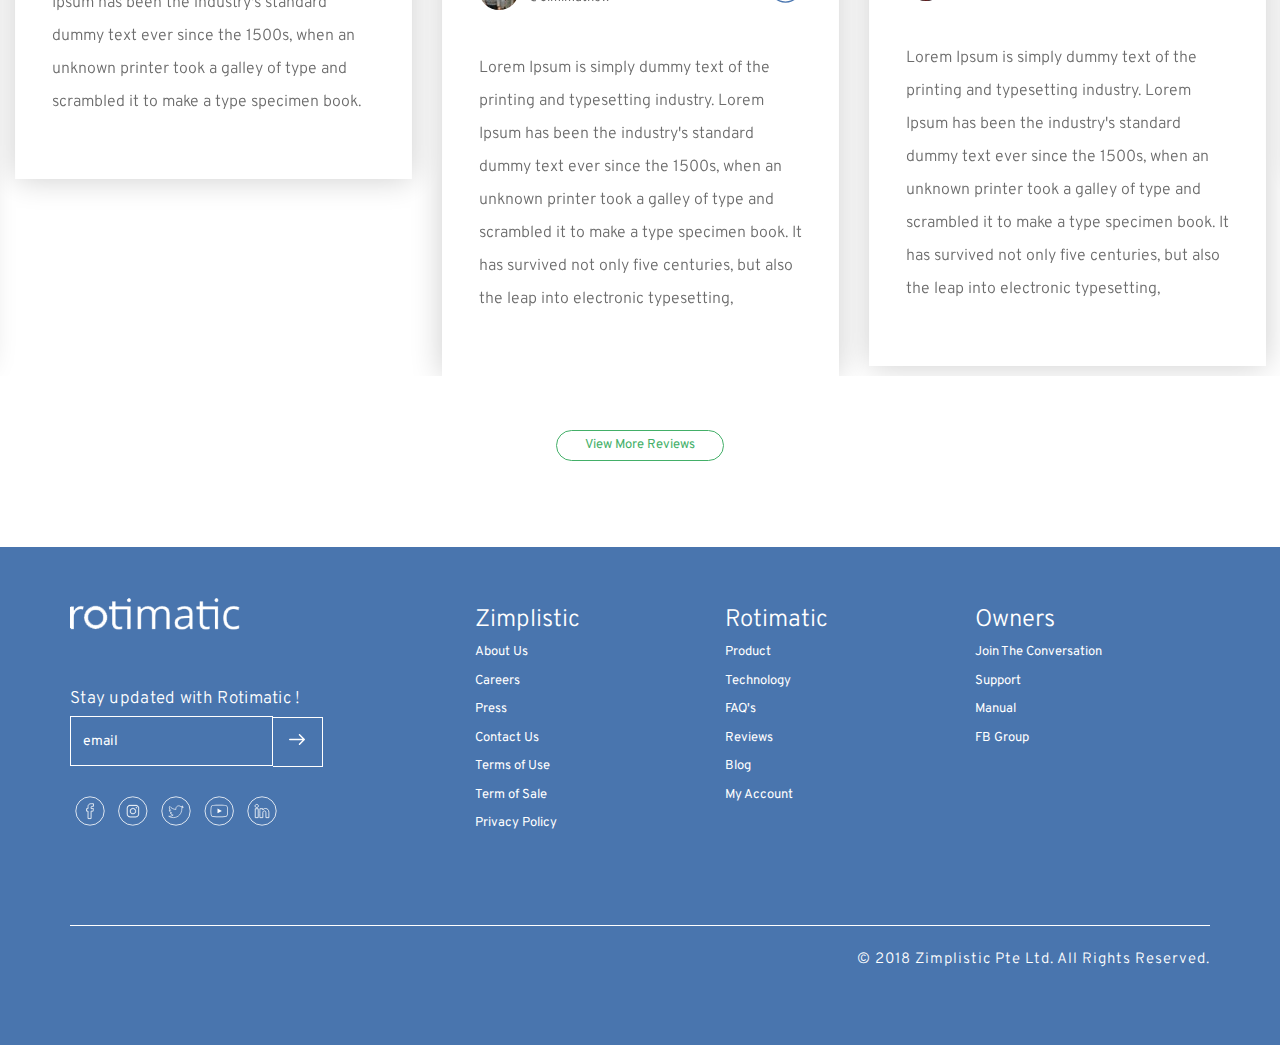
==== commit 0ba58855: "added responsive changes for buy-now page and added career page" ====
--- a/index.html
+++ b/index.html
@@ -68,8 +68,8 @@
                                 </g>
                             </svg>
                         </a> 
-                        <button type="button" class="hidden-lg hidden-md hidden-sm primary-btn pull-right">
-                            Buy Now
+                        <button type="button" class="hidden-lg hidden-md hidden-sm primary-btn pull-right" href="buy-now.html">
+                            <a href="buy-now.html">Buy Now</a>
                         </button>
                     </div>
                 <!-- Collect the nav links, forms, and other content for toggling -->
@@ -84,7 +84,9 @@
                       <ul class="nav navbar-nav navbar-right">
                         <li><a href="javascript:void(0)">LOG IN</a></li>
                         <li>
-                            <button type="button" class="primary-btn">Buy Now</button>
+                            <button type="button" class="primary-btn" href="buy-now.html">
+                                <a href="buy-now.html">Buy Now</a>
+                            </button>
                         </li>
                       </ul>
                     </div><!-- /.navbar-collapse -->
@@ -323,7 +325,7 @@
     	<section class="try-it-now">
     		<div class="container">
 	    		<div class="try-it-now-img">
-	    			<img src="images/a0676c2388ce32281a0b439912a0ff8c2859de9a (1).png" alt="rotimatic-machine">
+	    			<img src="images/a0676c2388ce32281a0b439912a0ff8c2859de9a.png" alt="rotimatic-machine">
 	    			<button type="button" class="primary-btn">Try It Now</button>
 	    		</div>
     		</div>
@@ -1209,7 +1211,27 @@
     						<div class="customer-review-img">
     							<img src="images/190e5eaf1f7a0971876f1d3415fefb805356cfbe.png" alt="rotimatic">
     							<a href="javascript:void(0)" class="social-share">	
-    								<i class="fa fa-facebook" aria-hidden="true"></i>
+    								<svg width="27px" height="27px" viewBox="0 0 27 27" version="1.1" xmlns="http://www.w3.org/2000/svg" xmlns:xlink="http://www.w3.org/1999/xlink">
+                                        <!-- Generator: Sketch 50 (54983) - http://www.bohemiancoding.com/sketch -->
+                                        <desc>Created with Sketch.</desc>
+                                        <defs></defs>
+                                        <g id="Symbols" stroke="none" stroke-width="1" fill="none" fill-rule="evenodd">
+                                            <g id="Showcase/Desktop/Reviews" transform="translate(-434.000000, -469.000000)" stroke="#FFFFFF">
+                                                <g id="Group">
+                                                    <g id="Post" transform="translate(60.000000, 450.000000)">
+                                                        <g id="Icons/Facebook/White/Whole" transform="translate(375.000000, 20.000000)">
+                                                            <g id="Icons/Facebook">
+                                                                <circle id="Oval" stroke-width="1.5" cx="12.5" cy="12.5" r="12.5"></circle>
+                                                                <g id="Page-1" transform="translate(9.451220, 6.097561)" fill="#FFFFFF">
+                                                                    <path d="M1.31795559,2.53046867 L1.31795559,4.32940135 L0,4.32940135 L0,6.52914321 L1.31795559,6.52914321 L1.31795559,13.0660025 L4.02531617,13.0660025 L4.02531617,6.52932548 L5.84208082,6.52932548 C5.84208082,6.52932548 6.01222878,5.47456608 6.09470543,4.32129039 L4.0355536,4.32129039 L4.0355536,2.81723831 C4.0355536,2.59244007 4.33073799,2.29005607 4.62248964,2.29005607 L6.09756098,2.29005607 L6.09756098,0 L4.09196581,0 C1.25103255,-0.000151890699 1.31795559,2.20177719 1.31795559,2.53046867" id="Fill-1"></path>
+                                                                </g>
+                                                            </g>
+                                                        </g>
+                                                    </g>
+                                                </g>
+                                            </g>
+                                        </g>
+                                    </svg>
     							</a>
     						</div>
     						<div class="customer-feedback-box">
@@ -1253,7 +1275,27 @@
     						<div class="customer-review-img">
     							<img src="images/7bef444ee11d0aa2b57e1222a85d03bd14a2bae7.png " alt="rotimatic">
     							<a href="javascript:void(0)" class="social-share">	
-    								<i class="fa fa-facebook" aria-hidden="true"></i>
+    								<svg width="27px" height="27px" viewBox="0 0 27 27" version="1.1" xmlns="http://www.w3.org/2000/svg" xmlns:xlink="http://www.w3.org/1999/xlink">
+                                        <!-- Generator: Sketch 50 (54983) - http://www.bohemiancoding.com/sketch -->
+                                        <desc>Created with Sketch.</desc>
+                                        <defs></defs>
+                                        <g id="Symbols" stroke="none" stroke-width="1" fill="none" fill-rule="evenodd">
+                                            <g id="Showcase/Desktop/Reviews" transform="translate(-434.000000, -469.000000)" stroke="#FFFFFF">
+                                                <g id="Group">
+                                                    <g id="Post" transform="translate(60.000000, 450.000000)">
+                                                        <g id="Icons/Facebook/White/Whole" transform="translate(375.000000, 20.000000)">
+                                                            <g id="Icons/Facebook">
+                                                                <circle id="Oval" stroke-width="1.5" cx="12.5" cy="12.5" r="12.5"></circle>
+                                                                <g id="Page-1" transform="translate(9.451220, 6.097561)" fill="#FFFFFF">
+                                                                    <path d="M1.31795559,2.53046867 L1.31795559,4.32940135 L0,4.32940135 L0,6.52914321 L1.31795559,6.52914321 L1.31795559,13.0660025 L4.02531617,13.0660025 L4.02531617,6.52932548 L5.84208082,6.52932548 C5.84208082,6.52932548 6.01222878,5.47456608 6.09470543,4.32129039 L4.0355536,4.32129039 L4.0355536,2.81723831 C4.0355536,2.59244007 4.33073799,2.29005607 4.62248964,2.29005607 L6.09756098,2.29005607 L6.09756098,0 L4.09196581,0 C1.25103255,-0.000151890699 1.31795559,2.20177719 1.31795559,2.53046867" id="Fill-1"></path>
+                                                                </g>
+                                                            </g>
+                                                        </g>
+                                                    </g>
+                                                </g>
+                                            </g>
+                                        </g>
+                                    </svg>
     							</a>
     						</div>
     						<div class="customer-feedback-box">
@@ -1297,7 +1339,29 @@
     						<div class="customer-review-img">
     							<img src="images/440e03fbede08e5bcdda8afa897b23d9b3b69e45.png" alt="rotimatic">
     							<a href="javascript:void(0)" class="social-share">	
-    								<i class="fa fa-instagram" aria-hidden="true"></i>
+    								<svg width="27px" height="27px" viewBox="0 0 27 27" version="1.1" xmlns="http://www.w3.org/2000/svg" xmlns:xlink="http://www.w3.org/1999/xlink">
+                                        <!-- Generator: Sketch 50 (54983) - http://www.bohemiancoding.com/sketch -->
+                                        <desc>Created with Sketch.</desc>
+                                        <defs></defs>
+                                        <g id="Symbols" stroke="none" stroke-width="1" fill="none" fill-rule="evenodd">
+                                            <g id="Showcase/Desktop/Reviews" transform="translate(-1336.000000, -469.000000)" stroke="#FFFFFF">
+                                                <g id="Group">
+                                                    <g id="Post" transform="translate(962.000000, 450.000000)">
+                                                        <g id="Icons/Instagram/White" transform="translate(375.000000, 20.000000)">
+                                                            <g id="Icons/Instagram">
+                                                                <circle id="Oval" cx="12.5" cy="12.5" r="12.5"></circle>
+                                                                <g id="Page-1" transform="translate(7.317073, 7.317073)" fill="#FFFFFF" stroke-width="0.4">
+                                                                    <path d="M10.1479647,7.79936296 C10.1479647,9.09434188 9.09439457,10.1478461 7.79934978,10.1478461 L2.8095312,10.1478461 L2.80926773,10.1478461 C2.18298799,10.1478461 1.59359474,9.90334143 1.1496396,9.45938629 C0.705618601,9.01536529 0.461113934,8.4258403 0.461113934,7.79936296 L0.461113934,2.80967611 C0.461113934,1.51463132 1.51461815,0.461127108 2.8095312,0.461127108 L7.79928391,0.461127108 C9.09426283,0.461127108 10.1478329,1.51463132 10.1478329,2.80967611 L10.1479647,7.79936296 Z M7.79928391,4.61081e-05 L2.8095312,4.61081e-05 C1.26036491,4.61081e-05 3.29343571e-05,1.26044396 3.29343571e-05,2.80967611 L3.29343571e-05,7.79936296 C3.29343571e-05,9.34859511 1.26036491,10.6089271 2.8095312,10.6089271 L7.79928391,10.6089271 C9.34851607,10.6089271 10.6089139,9.34859511 10.6089139,7.79936296 L10.6089139,2.80967611 C10.6089798,2.06055123 10.316391,1.3552949 9.78502804,0.823997855 C9.25373099,0.292634937 8.54847467,4.61081e-05 7.79928391,4.61081e-05 Z" id="Fill-1"></path>
+                                                                    <path d="M5.30446025,7.44930367 C4.12178749,7.44930367 3.15957731,6.48722523 3.15957731,5.30455247 C3.15957731,4.1218797 4.12178749,3.15966953 5.30446025,3.15966953 C6.48719889,3.15966953 7.44934319,4.1218797 7.44934319,5.30455247 C7.44934319,6.48722523 6.48719889,7.44930367 5.30446025,7.44930367 M5.30446025,2.6986544 C3.86753425,2.6986544 2.69849631,3.86769234 2.69849631,5.30461834 C2.69849631,6.74147847 3.86753425,7.91045054 5.30446025,7.91045054 C6.74138625,7.91045054 7.91042419,6.74147847 7.91042419,5.30461834 C7.91042419,3.86769234 6.74138625,2.6986544 5.30446025,2.6986544" id="Fill-3"></path>
+                                                                    <path d="M8.29424778,1.86088339 C8.17278587,1.86088339 8.05428805,1.90988972 7.96918567,1.99538731 C7.88237071,2.08174119 7.83316678,2.20037075 7.83316678,2.32196439 C7.83316678,2.44309696 7.88256832,2.56192412 7.96879046,2.6480804 C8.05448566,2.73384146 8.17318108,2.78304539 8.29424778,2.78304539 C8.41538034,2.78304539 8.53440511,2.73370973 8.62089073,2.64768519 C8.70619072,2.5623852 8.75532878,2.44349217 8.75532878,2.32196439 C8.75532878,2.2000414 8.70632246,2.08134598 8.62089073,1.9962436 C8.53493206,1.90988972 8.41623664,1.86088339 8.29424778,1.86088339" id="Fill-5"></path>
+                                                                </g>
+                                                            </g>
+                                                        </g>
+                                                    </g>
+                                                </g>
+                                            </g>
+                                        </g>
+                                    </svg>
     							</a>
     						</div>
     						<div class="customer-feedback-box">
@@ -1341,7 +1405,27 @@
                             <div class="customer-review-img">
                                 <img src="images/190e5eaf1f7a0971876f1d3415fefb805356cfbe.png" alt="rotimatic">
                                 <a href="javascript:void(0)" class="social-share">  
-                                    <i class="fa fa-facebook" aria-hidden="true"></i>
+                                    <svg width="27px" height="27px" viewBox="0 0 27 27" version="1.1" xmlns="http://www.w3.org/2000/svg" xmlns:xlink="http://www.w3.org/1999/xlink">
+                                        <!-- Generator: Sketch 50 (54983) - http://www.bohemiancoding.com/sketch -->
+                                        <desc>Created with Sketch.</desc>
+                                        <defs></defs>
+                                        <g id="Symbols" stroke="none" stroke-width="1" fill="none" fill-rule="evenodd">
+                                            <g id="Showcase/Desktop/Reviews" transform="translate(-434.000000, -469.000000)" stroke="#FFFFFF">
+                                                <g id="Group">
+                                                    <g id="Post" transform="translate(60.000000, 450.000000)">
+                                                        <g id="Icons/Facebook/White/Whole" transform="translate(375.000000, 20.000000)">
+                                                            <g id="Icons/Facebook">
+                                                                <circle id="Oval" stroke-width="1.5" cx="12.5" cy="12.5" r="12.5"></circle>
+                                                                <g id="Page-1" transform="translate(9.451220, 6.097561)" fill="#FFFFFF">
+                                                                    <path d="M1.31795559,2.53046867 L1.31795559,4.32940135 L0,4.32940135 L0,6.52914321 L1.31795559,6.52914321 L1.31795559,13.0660025 L4.02531617,13.0660025 L4.02531617,6.52932548 L5.84208082,6.52932548 C5.84208082,6.52932548 6.01222878,5.47456608 6.09470543,4.32129039 L4.0355536,4.32129039 L4.0355536,2.81723831 C4.0355536,2.59244007 4.33073799,2.29005607 4.62248964,2.29005607 L6.09756098,2.29005607 L6.09756098,0 L4.09196581,0 C1.25103255,-0.000151890699 1.31795559,2.20177719 1.31795559,2.53046867" id="Fill-1"></path>
+                                                                </g>
+                                                            </g>
+                                                        </g>
+                                                    </g>
+                                                </g>
+                                            </g>
+                                        </g>
+                                    </svg>
                                 </a>
                             </div>
                             <div class="customer-feedback-box">
@@ -1385,7 +1469,27 @@
                             <div class="customer-review-img">
                                 <img src="images/7bef444ee11d0aa2b57e1222a85d03bd14a2bae7.png " alt="rotimatic">
                                 <a href="javascript:void(0)" class="social-share">  
-                                    <i class="fa fa-facebook" aria-hidden="true"></i>
+                                   <svg width="27px" height="27px" viewBox="0 0 27 27" version="1.1" xmlns="http://www.w3.org/2000/svg" xmlns:xlink="http://www.w3.org/1999/xlink">
+                                       <!-- Generator: Sketch 50 (54983) - http://www.bohemiancoding.com/sketch -->
+                                       <desc>Created with Sketch.</desc>
+                                       <defs></defs>
+                                       <g id="Symbols" stroke="none" stroke-width="1" fill="none" fill-rule="evenodd">
+                                           <g id="Showcase/Desktop/Reviews" transform="translate(-434.000000, -469.000000)" stroke="#FFFFFF">
+                                               <g id="Group">
+                                                   <g id="Post" transform="translate(60.000000, 450.000000)">
+                                                       <g id="Icons/Facebook/White/Whole" transform="translate(375.000000, 20.000000)">
+                                                           <g id="Icons/Facebook">
+                                                               <circle id="Oval" stroke-width="1.5" cx="12.5" cy="12.5" r="12.5"></circle>
+                                                               <g id="Page-1" transform="translate(9.451220, 6.097561)" fill="#FFFFFF">
+                                                                   <path d="M1.31795559,2.53046867 L1.31795559,4.32940135 L0,4.32940135 L0,6.52914321 L1.31795559,6.52914321 L1.31795559,13.0660025 L4.02531617,13.0660025 L4.02531617,6.52932548 L5.84208082,6.52932548 C5.84208082,6.52932548 6.01222878,5.47456608 6.09470543,4.32129039 L4.0355536,4.32129039 L4.0355536,2.81723831 C4.0355536,2.59244007 4.33073799,2.29005607 4.62248964,2.29005607 L6.09756098,2.29005607 L6.09756098,0 L4.09196581,0 C1.25103255,-0.000151890699 1.31795559,2.20177719 1.31795559,2.53046867" id="Fill-1"></path>
+                                                               </g>
+                                                           </g>
+                                                       </g>
+                                                   </g>
+                                               </g>
+                                           </g>
+                                       </g>
+                                   </svg> 
                                 </a>
                             </div>
                             <div class="customer-feedback-box">
@@ -1429,7 +1533,29 @@
                             <div class="customer-review-img">
                                 <img src="images/440e03fbede08e5bcdda8afa897b23d9b3b69e45.png" alt="rotimatic">
                                 <a href="javascript:void(0)" class="social-share">  
-                                    <i class="fa fa-instagram" aria-hidden="true"></i>
+                                    <svg width="27px" height="27px" viewBox="0 0 27 27" version="1.1" xmlns="http://www.w3.org/2000/svg" xmlns:xlink="http://www.w3.org/1999/xlink">
+                                        <!-- Generator: Sketch 50 (54983) - http://www.bohemiancoding.com/sketch -->
+                                        <desc>Created with Sketch.</desc>
+                                        <defs></defs>
+                                        <g id="Symbols" stroke="none" stroke-width="1" fill="none" fill-rule="evenodd">
+                                            <g id="Showcase/Desktop/Reviews" transform="translate(-1336.000000, -469.000000)" stroke="#FFFFFF">
+                                                <g id="Group">
+                                                    <g id="Post" transform="translate(962.000000, 450.000000)">
+                                                        <g id="Icons/Instagram/White" transform="translate(375.000000, 20.000000)">
+                                                            <g id="Icons/Instagram">
+                                                                <circle id="Oval" cx="12.5" cy="12.5" r="12.5"></circle>
+                                                                <g id="Page-1" transform="translate(7.317073, 7.317073)" fill="#FFFFFF" stroke-width="0.4">
+                                                                    <path d="M10.1479647,7.79936296 C10.1479647,9.09434188 9.09439457,10.1478461 7.79934978,10.1478461 L2.8095312,10.1478461 L2.80926773,10.1478461 C2.18298799,10.1478461 1.59359474,9.90334143 1.1496396,9.45938629 C0.705618601,9.01536529 0.461113934,8.4258403 0.461113934,7.79936296 L0.461113934,2.80967611 C0.461113934,1.51463132 1.51461815,0.461127108 2.8095312,0.461127108 L7.79928391,0.461127108 C9.09426283,0.461127108 10.1478329,1.51463132 10.1478329,2.80967611 L10.1479647,7.79936296 Z M7.79928391,4.61081e-05 L2.8095312,4.61081e-05 C1.26036491,4.61081e-05 3.29343571e-05,1.26044396 3.29343571e-05,2.80967611 L3.29343571e-05,7.79936296 C3.29343571e-05,9.34859511 1.26036491,10.6089271 2.8095312,10.6089271 L7.79928391,10.6089271 C9.34851607,10.6089271 10.6089139,9.34859511 10.6089139,7.79936296 L10.6089139,2.80967611 C10.6089798,2.06055123 10.316391,1.3552949 9.78502804,0.823997855 C9.25373099,0.292634937 8.54847467,4.61081e-05 7.79928391,4.61081e-05 Z" id="Fill-1"></path>
+                                                                    <path d="M5.30446025,7.44930367 C4.12178749,7.44930367 3.15957731,6.48722523 3.15957731,5.30455247 C3.15957731,4.1218797 4.12178749,3.15966953 5.30446025,3.15966953 C6.48719889,3.15966953 7.44934319,4.1218797 7.44934319,5.30455247 C7.44934319,6.48722523 6.48719889,7.44930367 5.30446025,7.44930367 M5.30446025,2.6986544 C3.86753425,2.6986544 2.69849631,3.86769234 2.69849631,5.30461834 C2.69849631,6.74147847 3.86753425,7.91045054 5.30446025,7.91045054 C6.74138625,7.91045054 7.91042419,6.74147847 7.91042419,5.30461834 C7.91042419,3.86769234 6.74138625,2.6986544 5.30446025,2.6986544" id="Fill-3"></path>
+                                                                    <path d="M8.29424778,1.86088339 C8.17278587,1.86088339 8.05428805,1.90988972 7.96918567,1.99538731 C7.88237071,2.08174119 7.83316678,2.20037075 7.83316678,2.32196439 C7.83316678,2.44309696 7.88256832,2.56192412 7.96879046,2.6480804 C8.05448566,2.73384146 8.17318108,2.78304539 8.29424778,2.78304539 C8.41538034,2.78304539 8.53440511,2.73370973 8.62089073,2.64768519 C8.70619072,2.5623852 8.75532878,2.44349217 8.75532878,2.32196439 C8.75532878,2.2000414 8.70632246,2.08134598 8.62089073,1.9962436 C8.53493206,1.90988972 8.41623664,1.86088339 8.29424778,1.86088339" id="Fill-5"></path>
+                                                                </g>
+                                                            </g>
+                                                        </g>
+                                                    </g>
+                                                </g>
+                                            </g>
+                                        </g>
+                                    </svg>
                                 </a>
                             </div>
                             <div class="customer-feedback-box">
--- a/css/style.css
+++ b/css/style.css
@@ -22,6 +22,10 @@
 }*/
 img{
 	max-width: 100%;
+}
+.slick-slide img{
+	margin: 0 auto;
+	text-align: center;
 }
 a{
 	text-decoration: none;
@@ -68,6 +72,7 @@
 	padding: 8px 28px;
 	font-size: 13px;
 	line-height: 1;
+	text-decoration: none;
 	display: inline-block;
 	-webkit-transition: all .3s ease 0s;
 	-moz-transition: all .3s ease 0s;
@@ -108,7 +113,7 @@
 
 /*Header start*/
 header{
-	padding: 10px 0;
+	padding: 15px 0;
 }
 header .navbar>.container .navbar-brand, 
 header .navbar>.container-fluid .navbar-brand{
@@ -138,6 +143,9 @@
 header .nav.navbar-nav.navbar-right li{
 	margin-top:12px;
 }
+header .nav.navbar-nav.navbar-right li .primary-btn a{
+	color: #fff;
+}
 header .nav.navbar-nav.navbar-right li:last-child{
 	margin-top: 0px;
 }
@@ -163,7 +171,7 @@
 }
 header .navbar-toggle{
 	float: left;
-	margin: 10px 20px 0 10px;
+	margin: 5px 20px 0 20px;
 	border:none;
 	padding: 0;
 }
@@ -213,8 +221,8 @@
     height: 900px;
     background-position:45% 10%;
 }
-.banner.home-banner .banner-overlay{
-	background-color: rgba(0,0,0,0.2);
+.banner .banner-overlay{
+	background-color: rgba(0,0,0,0.35);
 	position: absolute;
 	top: 0;
 	right: 0;
@@ -366,13 +374,13 @@
 .try-it-now{
 	text-align: center;
 }
-.try-it-now-img img{
-	/*max-width: 500px;*/
+/*.try-it-now-img img{
+	max-width: 500px;
 	max-width: 750px;
 	width: 100%;
 	display: block;
 	margin: 0 auto;
-}
+}*/
 .try-it-now button{
 	margin: 20px 0 0 0;
 	padding: 13px 55px;
@@ -666,8 +674,8 @@
 .light-on-your-body .light-body-inner-box .form-group label{
 	color:#fff;
 	font-size: 18px;
-	letter-spacing:-0.22px;
-	font-weight: 400;
+	letter-spacing:0.22px;
+	font-weight: 200;
 }
 .light-on-your-body .light-body-inner-box .form-group .form-control{
 	border-radius: 0;
@@ -702,6 +710,9 @@
 }
 .take-our-word-box .take-our-word-inner-box{
 	border-bottom:1px solid #e9e9e9;
+}
+ .take-our-word-box .take-our-word-inner-box .section-title h2 br{
+ 	display: none;
  }
 .star-rating{
 	margin:15px auto;
@@ -788,17 +799,6 @@
 	display: inline-block;
 	top:20px;
 	right: 20px;
-	border: 2px solid #fff;
-	border-radius: 100%;
-	height: 30px;
-	width: 30px;
-	line-height: 30px;
-	text-align: center;
-	color: #fff;
-}
-.customer-review-img .social-share:hover{
-	background-color:#4b76af;
-	color: #fff;
 }
 .customer-review-img img{
 	width: 100%;
@@ -961,8 +961,8 @@
 }
 .banner.technology-banner img{
 	/*max-width: 600px;*/
-	max-width: 1000px;
-	width: 100%;
+	/*max-width: 1000px;
+	width: 100%;*/
 	margin:25px auto 0;
 	text-align: center;
 	display: block;
@@ -1038,7 +1038,7 @@
 	color: #222;
 }
 .never-stop-learning .never-stop-learing-desc p{
-	font-size: 18px;
+	font-size: 16px;
 	color:#6C6C6C ;
 	line-height: 27px;
 	margin-bottom: 23px;
@@ -1051,12 +1051,14 @@
 	background-repeat: no-repeat;
 	background-size: cover;
 	/*height: 640px;*/
+	background-position: 50% 0;
 	height: 700px;
 }
 .rotimatic-mirror .rotimatic-mirror-desc{
 	max-width: 740px;
 	width: 100%;
-	margin: 90px auto 0;
+	/*margin: 90px auto 0;*/
+	margin: 60px auto 0;
 }
 .rotimatic-mirror .rotimatic-mirror-desc h3{
 	font-size: 42px;
@@ -1104,7 +1106,8 @@
 	font-weight: 200;
 }
 .flat-out-main-box{
-	padding: 90px 0;
+	/*padding: 90px 0;*/
+	padding: 185px 0 88px;
 	color:#222;
 }
 .flat-out-main-box .section-title h2{
@@ -1180,13 +1183,17 @@
 }
 .design-to-delight-main-box .design-delight-boxes button.slick-prev{
 	/*left:-140px;*/
-	left: 0;
+	left: -20px;
 }
 .design-to-delight-main-box .design-delight-boxes button.slick-prev:before{
 	content: "\f104";
 	font-family: "FontAwesome";
 	display: block;
 	color: #e7e7e7;
+}
+.faq-main-box{
+	/*padding: 143px 0 31px;*/
+	padding: 0 0 31px;
 }
 .faq-inner-box{
 	max-width: 750px;
@@ -1274,6 +1281,7 @@
 	left: 0;
 	margin:0 auto;
 	height: 250px;
+	border:1px solid #e8e8e8;
 }
 .banner.reviews-banner .roti-counting .roti-img{
 	max-width: 90px;
@@ -1439,14 +1447,90 @@
 }
 /*Reviews-page-end*/
 /*Recipes-page-start*/
-.banner.recipes-banner{
-
+.banner.recipes-banner .roti-lovers{
+	bottom: 200px;
+}
+.banner.recipes-banner .roti-counting{
+	background-color: #fff;
+	max-width: 750px;
+	border:1px solid #eee;
+	width: 100%;
+	margin: 0 auto;
+	padding:25px 0;
+	margin-bottom: 80px;
+}
+.banner.recipes-banner .roti-counting .roti-img{
+	width: 90px;
+	height: 90px;
+	margin:0px auto;
+}
+.banner.recipes-banner .roti-counting h6{
+	color: #ff7c42;
+}
+.banner.recipes-banner .roti-counting span{
+	color: #6C6C6C;
 }
 .fresh-ingredient-main-box .fresh-ingrediants-masonry-box ul{
 	margin:45px 0 80px 0;
 	text-align: center;
-}
-.ingredient-main-box{
+}.fresh-ingrediants-masonry-box .primary-btn{
+	padding: 13px 54px;
+	margin: 0 auto 40px;
+	display: block;
+}
+.fresh-ingrediants-masonry-box .ingredient-main-box .ingre-inner-box{
+	margin-bottom: 40px;
+}
+.fresh-ingrediants-masonry-box .ingredient-right-box .ingre-inner-box{
+	margin-bottom: 30px;
+}
+.ingredient-main-box .ingredient-right-box .ingre-right-bottom{
+	margin-top: 45px;
+}
+.ingredient-main-box .ingredient-right-box .img-box{
+	position: relative;
+}
+.ingredient-main-box  .img-box .ingredient-info{
+	position: absolute;
+	bottom: 0;
+	left: 0px;
+	width: 100%;
+	display: table;
+	/*background: rgb(0,0,0);
+	background: -moz-linear-gradient(0deg, rgba(0,0,0,0.30155812324929976) 0%, rgba(0,0,0,0) 50%);
+	background: -webkit-linear-gradient(0deg, rgba(0,0,0,0.30155812324929976) 0%, rgba(0,0,0,0) 50%);
+	background: linear-gradient(0deg, rgba(0,0,0,0.30155812324929976) 0%, rgba(0,0,0,0) 50%);
+	filter: progid:DXImageTransform.Microsoft.gradient(startColorstr="#000000",endColorstr="#000000",GradientType=1);*/
+}
+.ingredient-main-box  .img-box .ingredient-info .ingrd-name{
+	display: table-cell;
+	vertical-align: middle;
+	padding-left: 30px;
+}
+.ingredient-main-box  .img-box .ingredient-info .ingrd-name span{
+	font-size: 16px;
+	line-height: 27px;
+	letter-spacing: 0.2px;
+	display: block;
+	color: #fff;
+	font-weight: 200;
+}
+.ingredient-main-box .img-box .ingredient-info .ingrd-name h6{
+	font-size: 30px;
+	letter-spacing: -0.3px;
+	line-height: 40px;
+	font-weight: 200;
+	color: #fff;
+	margin: 0;
+}
+.ingredient-main-box .img-box .ingredient-info .ingrd-share{
+	display: table-cell;
+	vertical-align: middle;
+	padding-right: 30px;
+	text-align: right;
+}
+
+/*.ingredient-main-box{
 	display: flex;
 	-moz-column-count: 2; 
 	-moz-column-gap: 15px; 
@@ -1465,7 +1549,7 @@
 .ingredient-main-box .ingredient-right-box .right-bottom-box{
 	display: flex;
 	column-count: 2;
-}
+}*/
 /*Recipes-page-end*/
 /*Individual-recipes-page-start*/
 .banner.individual-recipe-banner{
@@ -1861,6 +1945,7 @@
 	max-width: 305px;
 	width: 100%;
 	margin: 25px auto 0;
+	vertical-align: middle;
 }
 .peace-of-mind-main-box .peace-box .peace-desc h5{
 	font-size: 30px;
@@ -1871,7 +1956,7 @@
 }
 .buy-a-rotimatc-main-box .buy-rotimatic{
 	background-color: #4975ae;
-	padding: 64px 35px;
+	padding: 0px 35px 64px 35px;
 }
 .buy-rotimatic .buy-rotimatic-inner-box{ 
 	margin: 80px auto;
@@ -1992,7 +2077,17 @@
 	padding: 13px 94px;
 }
 .rotimatic-videos-main-box{
-	padding: 60px 0;
+	padding: 60px 0 0 0;
+}
+.rotimatic-videos-main-box .container-fluid:after{
+	/*border-bottom: 1px solid #e8e8e8;*/
+	max-width: 1024px;
+	width: 100%;
+	height: 1px;
+	content: "";
+	display: block;
+	background-color: #e8e8e8;
+	margin: 0 auto;
 }
 .rotimatic-videos-main-box .rotimatic-video-inner-box{
 	padding: 42px 0 32px;
@@ -2039,8 +2134,9 @@
 }
 .rotimatic-videos-main-box .primary-btn{
 	text-align: center;
-	margin: 0 auto;
+	margin: 0 auto 90px;
 	display: block;
+	padding: 13px 64px;
 }
 .contact-us-main-box{
 	padding: 26px 0;
@@ -2096,6 +2192,7 @@
 	font-size: 30px;
 	color: #ff7c42;
 	letter-spacing: -0.22px;
+	font-weight: 200;
 }
 .elsewhere-main-box .elsewhere-box .elsewhere-desc span{
 	display: block;
@@ -2107,6 +2204,564 @@
 	margin: 31px 0 0 0;
 }
 /*Contact-page-ends*/
+/*buy-now-start*/
+.buy-now-banner{
+	background-image: url(../images/e2be5cdc15e8c3a03adf4b112b2dbc92d7e11991.png);
+	background-repeat: no-repeat;
+	background-size: cover;
+	height: 870px;
+	background-position: 25% 0%;
+}
+.banner.buy-now-banner .banner-caption-main{
+	max-width: 384px;
+	width: 100%;
+	position: absolute;
+	left: 250px;
+	top: 0;
+}
+.banner.buy-now-banner .banner-caption-main .banner-caption{
+	position: static;
+	margin-top: 55px;
+}
+.banner.buy-now-banner .banner-caption-main .roti-counting{
+	margin:150px auto 0;
+}
+.banner.buy-now-banner .banner-caption-main .roti-counting h6{
+	color: #ff7c42;
+}.banner.buy-now-banner .banner-caption-main .roti-counting span{
+	color: #222;
+}
+.banner.buy-now-banner .banner-caption-main .banner-caption p{
+	color: #000;
+	font-size: 20px;
+	line-height: 32px;
+	letter-spacing: 0.33px;
+	font-weight: 200;
+}
+.banner.buy-now-banner .banner-caption-main .banner-caption .primary-btn{
+	padding:13px 64px;
+	margin-top: 26px;
+}
+.rotimatic-basic-featurs-main-box{
+	padding: 77px 0 0px;
+}
+.rotimatic-basic-featurs-main-box .basic-features-inner-box{
+	margin-bottom: 65px;
+}
+.rotimatic-basic-featurs-main-box .basic-features-inner-box .media .media-left{
+	padding-right: 20px;
+}
+.rotimatic-basic-featurs-main-box .basic-features-inner-box .media .media-body{
+	width: auto;
+	vertical-align: middle;
+}
+.rotimatic-basic-featurs-main-box .basic-features-inner-box .media .media-body h6{
+	margin: 0;
+	font-size: 18px;
+	line-height: 26px;
+	letter-spacing: 0.21px;
+	color: #222;
+	font-weight: 200;
+}
+.price-plan-main-box{
+	padding: 93px 0 0 0;
+}
+.price-plan-main-box .title-caption{
+	text-align: center;
+	margin-top: 33px;
+}
+.price-plan-main-box .title-caption p{
+	font-size: 18px;
+	line-height: 28px;
+	color: #6C6C6C;
+	font-weight: 200;
+	margin-bottom: 0;
+}
+.price-plan-main-box .roti-lover-main-box{
+	max-width: 790px;
+	width: 100%;
+	margin:50px auto 90px;
+}
+.price-plan-main-box .roti-lover-main-box .roti-lover{
+	border:1px solid #e8e8e8;
+	text-align: center;
+}
+.price-plan-main-box .roti-lover-main-box .roti-lover .roti-top{
+	border-bottom: 1px solid #e8e8e8;
+	padding: 10px 36px;
+	background-color: #4975ae;
+	color: #fff;
+}
+.price-plan-main-box .roti-lover-main-box .roti-lover .roti-top h6{
+	margin:10px 0 26px;
+	font-weight: 800;
+	font-size: 13px;
+	line-height: 10px;
+}
+.price-plan-main-box .roti-lover-main-box .roti-lover .roti-top h3{
+	font-size: 36px;
+	letter-spacing: 0.43px;
+	font-weight: 500;
+	margin: 0 0 11px;
+}
+.price-plan-main-box .roti-lover-main-box .roti-lover .roti-top span{
+	font-size: 12px;
+	line-height: 16px;
+	display: inline-block;
+}
+.price-plan-main-box .roti-lover-main-box .roti-lover .roti-bottom{
+	padding: 19px 36px 22px;
+}
+.price-plan-main-box .roti-lover-main-box .roti-lover .roti-bottom span{
+	font-size: 16px;
+	line-height: 28px;
+	letter-spacing: 0.27px;
+	color: #6c6c6c;
+	font-weight: 200;
+}
+.price-plan-main-box .roti-lover-main-box .roti-lover .roti-bottom h4{
+	margin: 13px 0 0 0;
+	font-size: 22px;
+	color: #222;
+}
+.pay-installments-main-box{
+	border-bottom:1px solid #e8e8e8;
+}
+.pay-installments-main-box .container{
+	border-top:1px solid #e8e8e8;
+	padding: 37px 15px;
+}
+.pay-installments-main-box .pay-instllment-inner-box .via-installment .media .media-left .check-box{
+	background-color: #4975ae;
+	width: 50px;
+	height: 50px;
+	vertical-align: middle;
+	line-height: 60px;
+	text-align: center;
+}
+.pay-installments-main-box .pay-instllment-inner-box{
+	max-width: 670px;
+	width: 100%;
+	margin:0 auto;
+}
+.pay-installments-main-box .pay-instllment-inner-box .via-installment .media-left{
+	padding-right: 20px;
+}
+.pay-installments-main-box .pay-instllment-inner-box .via-installment .media-body h6{
+	font-size: 20px;
+	font-weight: 200;
+	line-height: 22px;
+	letter-spacing: 0.3px;
+}
+.pay-installments-main-box .pay-instllment-inner-box .via-installment .media-body p{
+	font-size: 16px;
+	line-height: 27px;
+	font-weight: 200;
+	color: #6c6c6c;
+}
+.pay-instllment-inner-box .input-group .input-group-btn .btn-default{
+	border-radius: 0;
+	background-color: #4975ae;
+	border:none;
+	height: 50px;
+	width: 50px;
+	line-height: 0px;
+	text-align: center;
+}
+.pay-instllment-inner-box .input-group .form-control{
+	height: 50px;
+	border-radius: 0;
+	text-align: center;
+	width: 120px;
+	font-size: 18px;
+	line-height: 28px;
+	letter-spacing: -0.3px;
+	color:#6C6C6C;
+}
+.pay-installments-main-box .primary-btn{
+	margin: 13px auto 0;
+	padding: 13px 84px;
+	display: block;
+}
+.pay-installments-main-box .checkout-process-inner-box{
+	margin-top: 40px;
+}
+.pay-installments-main-box .checkout-process-inner-box .media-left{
+	vertical-align: middle;
+	padding-right: 20px;
+}
+.pay-installments-main-box .checkout-process-inner-box .media-body{
+	vertical-align: middle;
+	width: auto;
+}
+.pay-installments-main-box .checkout-process-inner-box .media-body p{
+	font-size: 12px;
+	line-height: 18px;
+	letter-spacing: 0.3px;
+	color: #222;
+	margin-bottom: 0;
+	font-weight: 200;
+}
+.taste-different-ways-box .taste-img-one.taste-pic-one{
+	background-image: url(../images/affbf940464aee19ff313daf41be0429b9a06abb.png);
+	background-repeat: no-repeat;
+	background-size: cover;
+	background-position: 0 0;
+}
+.taste-different-ways-box .taste-img-two.taste-pic-two{
+	background-image: url(../images/76bf5e452879ba9aa8bd9ea69630b0f490387ddc.png);
+	background-repeat: no-repeat;
+	background-size: cover;
+	background-position: 30% 0;
+}
+.taste-different-ways-box .taste-img-three.taste-pic-three{
+	background-image: url(../images/a72b4f8d45c4b7a85c4f2e2057189f38f5265181.png);
+	background-repeat: no-repeat;
+	background-position: 69% 20%;
+}
+.taste-different-ways-box .taste-img-four.taste-pic-four{
+	background-image: url(../images/f7c721a8b286929084c94c5f2f375142f3e1738c.png);
+	background-repeat: no-repeat;
+	background-position: 100% 0%;
+	background-size: cover;
+}
+.roti-now-pay-main-box{
+	background-color: #4975ae;
+	padding: 90px 0;
+}
+.roti-now-pay-main-box .section-title{
+	color:#fff;
+	margin-bottom: 37px;
+}
+.roti-now-pay-main-box .section-title h2{
+	color: #fff;
+	margin-bottom: 24px;
+}
+.roti-now-pay-main-box .section-title span{
+	font-size: 20px;
+	line-height: 33px;
+	letter-spacing: 0.33px;
+	font-weight: 200;
+}
+.roti-now-pay-main-box .roti-now-pay-inner-box .rotipay-box{
+	border:1px solid #fff;
+	padding: 27px 42px;
+	text-align: center;
+	color: #fff;
+	height: 180px;
+	vertical-align: middle;
+}
+.roti-now-pay-main-box .roti-now-pay-inner-box .rotipay-box span{
+	font-size: 18px;
+	letter-spacing: 0.22px;
+	display: block;
+	margin-bottom: 35px;
+}
+.roti-now-pay-main-box .roti-now-pay-inner-box .rotipay-box p{
+	margin-bottom: 0;
+	font-size: 24px;
+	letter-spacing: 0.29px;
+	font-weight: 200;
+	line-height: 31px;
+}
+.in-thebox-main{
+	padding:75px 0;
+}
+.in-thebox-main .inthebox-inner-box{
+	display: flex;
+	flex-direction: row;
+	height: 600px;
+	margin-top: 37px;
+}
+.in-thebox-main .inthebox-inner-box .inthebox-left{
+	background-image: url(../images/65645debb6f241c001b419453b45071013536445.png);
+	background-repeat: no-repeat;
+	background-position: 28% 0;
+	background-size: cover;
+}
+.in-thebox-main .inthebox-inner-box .inthebox-right{
+	display: flex;
+	flex-direction: column;
+}
+.in-thebox-main .inthebox-inner-box .inthebox-right .inthebox-right-top{
+	display: flex;
+	flex-direction: row;
+	width: 100%;
+	height: 300px;
+}
+.in-thebox-main .inthebox-inner-box .inthebox-right .inthebox-right-top .inthebox-right-top-left{
+	background-image: url(../images/9aaf8bd11f505568c75dc052fef2f5885e6b27bb.png);
+	background-repeat: no-repeat;
+	background-size: cover;
+}
+.in-thebox-main .inthebox-inner-box .inthebox-right .inthebox-right-top .inthebox-right-top-right{
+	background-image: url(../images/e04a82aaf496f036c38119912e706fa3c8bff562.png);
+	background-repeat: no-repeat;
+	background-size: cover;
+}
+.in-thebox-main .inthebox-inner-box .inthebox-right .inthebox-right-bottom{
+	display: flex;
+	flex-direction: row;
+	width: 100%;
+	height: 300px;
+}
+.in-thebox-main .inthebox-inner-box .inthebox-right .inthebox-right-bottom .inthebox-right-bottom-left{
+	background-image: url(../images/6ac519fec099e694fe7d2033f3cfa8208a788656.png);
+	background-repeat: no-repeat;
+	background-size: cover;
+}
+.in-thebox-main .inthebox-inner-box .inthebox-right .inthebox-right-bottom .inthebox-right-bottom-center{
+	background-image: url(../images/b5f66eedfa65cad4806e538847c029517bc610b8.png);
+	background-repeat: no-repeat;
+	background-size: cover;
+}
+.in-thebox-main .inthebox-inner-box .inthebox-right .inthebox-right-bottom .inthebox-right-bottom-right{
+	background-image: url(../images/a0676c2388ce32281a0b439912a0ff8c2859de9a.png);
+	background-repeat: no-repeat;
+	background-position: 36% 18%;
+}
+.inthebox-inner-box .product-name{
+	position: absolute;
+	top: 42px;
+	left: 42px;
+}
+.inthebox-inner-box .product-name span{
+	display: block;
+	color: #222;
+	font-size: 26px;
+	letter-spacing: 0.3px;
+	font-weight: 200;
+}
+.specification-main-box{
+	padding: 75px 0 5px;
+}
+.specification-main-box .section-title{
+	margin-bottom: 66px;
+}
+.specification-main-box .specification-inner-box .specification-box{
+	margin-bottom: 70px;
+}
+.specification-main-box .specification-inner-box .specification-box .media .media-left{
+	vertical-align: middle;
+	padding-right: 20px;
+}
+.specification-main-box .specification-inner-box .specification-box .media .media-body{
+	vertical-align: middle;
+	width: auto;
+}
+.specification-main-box .specification-inner-box .specification-box .media .media-body h6{
+	font-size:  16px;
+	color: #ff7c42;
+	line-height: 19px;
+	margin-top: 0;
+}
+.specification-main-box .specification-inner-box .specification-box .media .media-body span{
+	font-size: 18px;
+	line-height: 26px;
+	letter-spacing: 0.21px;
+	font-weight: 200;
+	color: #222;
+}
+/*buy-now-ends*/
+/*Faq-page-start*/
+.faq-page-main-box{
+	margin:75px 0 0 0;
+}
+.faq-page-main-box .faq-inner-box .faq-title{
+	margin-bottom: 30px;
+}
+.faq-page-main-box .faq-inner-box .faq-title h3 br{
+	display:none;
+}
+.faq-page-main-box .questions-box{
+	margin-bottom: 80px;
+}
+.faq-page-main-box .faq-inner-box .faq-title h3{
+	font-size: 30px;
+	font-weight: 200;
+	letter-spacing: -0.22px;
+	color: #4A76B0;
+	margin: 0;
+}
+.faq-page-main-box .more-questions {
+	text-align: center;
+	margin:137px 0 106px;
+}
+.faq-page-main-box .more-questions h3{
+	font-size: 42px;
+	font-weight: 200;
+	letter-spacing: -0.52px;
+	color: #222;
+}
+.faq-page-main-box .more-questions span{
+	font-size: 18px;
+	line-height: 28px;
+	letter-spacing: 0.3px;
+	color: #6C6C6C;
+	font-weight: 200;
+	display: block;
+}
+.faq-inner-box a .ques{
+	width: 80%;
+	display: inline-block;
+}
+/*Faq-page-ends*/
+/*Careers-page-start*/
+.banner.career-banner{
+	background-image: url(../images/183036e58fc946591475634092672e4c3869938c.png);
+	background-repeat: no-repeat;
+	background-size: cover;
+	height: 875px;
+}
+.banner.career-banner .banner-caption{
+	color: #fff;
+	bottom: 0;
+	top: 250px;
+	max-width: 750px;
+	width: 100%;
+}
+.banner.career-banner .banner-caption h1{
+	font-size: 60px;
+	letter-spacing: -0.83px;
+	font-weight: 200;
+}
+.good-vibes-main-box{
+	background-color: #4975ae;
+	padding: 117px 0 108px;
+	color: #fff;
+}
+.good-vibes-main-box .section-title h2{
+	color: #fff;
+	font-size:42px;
+	letter-spacing: -0.52px;
+	font-weight: 200;	
+	margin-bottom: 10px;
+}
+.good-vibes-main-box .section-title span{
+	font-size: 21px;
+	line-height: 28px;
+	letter-spacing: 0.35px;
+	font-weight: 200;
+}
+.staright-box-main-box .staright-box{
+	position: relative;
+}
+.staright-box-main-box .staright-box .staright-overlay-left{
+	background: rgb(0,0,0);
+	background: -moz-linear-gradient(45deg, rgba(0,0,0,0.5) 0%, rgba(0,0,0,0) 50%);
+	background: -webkit-linear-gradient(45deg, rgba(0,0,0,0.5) 0%, rgba(0,0,0,0) 50%);
+	background: linear-gradient(45deg, rgba(0,0,0,0.5) 0%, rgba(0,0,0,0) 100%);
+	filter: progid:DXImageTransform.Microsoft.gradient(startColorstr="#000000",endColorstr="#000000",GradientType=1);
+    position: absolute;
+    top: 0;
+    right: 0;
+    left: 0;
+    bottom: 0;
+    width: 100%;
+    height: 100%;
+}
+.staright-box-main-box .staright-box .staright-overlay-right{
+	background: rgb(0,0,0);
+	background: -moz-linear-gradient(-45deg, rgba(0,0,0,0.30155812324929976) 0%, rgba(0,0,0,0) 100%);
+	background: -webkit-linear-gradient(-45deg, rgba(0,0,0,0.30155812324929976) 0%, rgba(0,0,0,0) 100%);
+	background: linear-gradient(-45deg, rgba(0,0,0,0.30155812324929976) 0%, rgba(0,0,0,0) 100%);
+	filter: progid:DXImageTransform.Microsoft.gradient(startColorstr="#000000",endColorstr="#000000",GradientType=1);
+    position: absolute;
+    top: 0;
+    right: 0;
+    left: 0;
+    bottom: 0;
+    width: 100%;
+    height: 100%;
+}
+.staright-box-main-box .staright-box .contant-box{
+	max-width: 384px;
+	width: 100%;
+}
+.staright-box-main-box .staright-box .contant-box h3{
+	margin:0 0 3 0px;
+	font-weight: 200;
+	font-size: 40px;
+	letter-spacing: -0.3px;
+}
+.staright-box-main-box .staright-box .contant-box p{
+	font-size: 16px;
+	line-height: 27px;
+	letter-spacing: 0.2px;
+	font-weight: 200;
+}
+.staright-box-main-box .staright-box .contant-box.staright-box-inner-left{
+	position: absolute;
+	color:#fff;
+	left: 180px;
+	top: 234px;
+}
+.staright-box-main-box .staright-box .contant-box.staright-box-inner-right{
+	position: absolute;
+	color:#fff;
+	right: 180px;
+	top: 200px;
+}
+.staright-box-main-box .staright-box.one{
+	background-image: url(../images/2ece48d163e41a75284d50e2f1cba3cd69ecb2b5.png);
+	background-repeat: no-repeat;
+	background-size: cover;
+	height: 700px;
+}
+.staright-box-main-box .staright-box.two{
+	background-image: url(../images/4a4a435d8df43e717ac29b916fd023d8ba03f2d1.png);
+	background-repeat: no-repeat;
+	background-size: cover;
+	height: 700px;	
+}
+.staright-box-main-box .staright-box.three{
+	background-image: url(../images/4d27e87b433f44fe52b65442d56cc60a27781570.png);
+	background-repeat: no-repeat;
+	background-size: cover;
+	background-position: 50% 61%;
+	height: 700px;	
+}
+.staright-box-main-box .staright-box.four{
+	background-image: url(../images/d99d9fda899665605856262befadddf5591a1408.png);
+	background-repeat: no-repeat;
+	background-size: cover;
+	background-position: 50% 100%;
+	height: 700px;	
+}
+.client-testimonials-main-box{
+	background-color: #f9f9f9;
+	padding: 107px 0;
+}
+.client-testimonials-main-box .testimonial-inner-box{
+	padding: 94px 43px 39px 40px;
+	background-color: #fff;
+	border-radius: 15px;
+	position: relative;
+	max-width: 800px;
+	width: 100%;
+	margin:0 auto;
+}
+.client-testimonials-main-box .testimonial-inner-box .quote{
+	margin-bottom: 13px;
+	display: block;
+}
+.client-testimonials-main-box .testimonial-inner-box .author{
+	color:#ff7c42 ;
+	font-size: 14px;
+	display: block;
+	position: absolute;
+	right: 43px;
+	bottom:33px;
+	line-height: 19px;
+}
+.client-testimonials-main-box .testimonial-inner-box p{
+	font-size: 18px;
+	line-height: 33px;
+	font-weight: 200;
+	color: #222;
+	margin-bottom: 30px;
+}
+/*Careers-page-ends*/
 /******************************Responsive css start***********************/
 @media screen and (max-width: 1169px){
 	.banner.technology-banner .roti-lovers{
@@ -2114,6 +2769,26 @@
 	}
 }
 @media screen and (max-width: 1024px){
+	header .navbar-nav li {
+	    margin: 7px 34px 0 0;
+	}
+	/*.try-it-now-img img{
+		max-width: 650px;
+	}*/
+	.taste-different-ways-box .taste-img .taste-caption{
+		top: 33px;
+		left: 22px;
+	}
+	.taste-different-ways-box .taste-img .taste-caption h4{
+		font-size: 24px;
+		line-height: 30px;
+	}
+	.light-on-your-body .light-body-inner-box h5{
+		font-size: 36px;
+	}
+	.light-on-your-body .light-body-inner-box p{
+		font-size: 16px;
+	}
 	.design-to-delight-main-box .design-delight-boxes button.slick-prev{
 		/*left: -75px;*/	
 		left: 0;
@@ -2121,6 +2796,12 @@
 	.never-stop-bg img{
 		right: 0;
 		top: 0;
+	}
+	.banner.technology-banner .banner-caption{
+		margin-top: 100px;
+	}
+	.sort-reviews-main-box .review-inner-box {
+	    margin-bottom: 80px;
 	}
 	/*about-page-start*/
 	.intro-ceo-main-box .intro-inner-box .col-md-left .intro-seo-img{
@@ -2143,7 +2824,21 @@
 	.board-members-main-box .board-member-info{
 		padding: 45px;
 	}
+	.robot-with-human-touch .display-direction{
+		margin-bottom: 130px;
+	}
 	/*about-page-ends*/
+	/*buy-now-page-start*/
+	.specification-main-box .specification-inner-box .specification-box .media .media-body h6{
+		margin-bottom: 5px;
+	}
+	.specification-main-box .specification-inner-box .specification-box .media .media-body span{
+		font-size: 14px;
+	}
+	.banner.buy-now-banner .banner-caption-main{
+		left: 200px;
+	}
+	/*buy-now-page-ends*/
 }
 @media screen and (max-width: 991px){
 	.masonry{
@@ -2159,30 +2854,73 @@
 		margin: 0 0 30px; 
 		width: 100%;
 	}
+	.section-title h2{
+		font-size: 30px;
+	}
 	header .first-nav{
 		margin-left: 30px;
 	}
 	header .navbar-nav li{
 		margin-right: 20px;
 	}
-	.banner.technology-banner .roti-lovers{
-		display: none;
-	}
+	header .navbar-default .navbar-nav>li>a{
+		font-size: 13px;
+	}
+	.banner .roti-lovers{
+		right: 40px;
+	}
+	/*.banner.technology-banner img{
+		max-width: 600px;
+	}*/
+	.symphony-speed-main-box{
+		padding: 60px 0 0 0;
+	}
+	.creative-main-box .creative-caption h2{
+		font-size: 40px;
+	}
+	.creative-main-box .creative-caption h3{
+		font-size: 30px;
+	}
+	.rotimatic-paid .count h2{
+		font-size: 50px;
+	}
+	/*.try-it-now-img img{
+		max-width: 500px;
+		width: 100%;
+	}*/
 	.light-on-your-body .how-much-save-box{
 		padding: 25px;
 		text-align: center;
 		max-width: 300px;
 		width: 100%;
-		margin: 0 auto;
+		margin: 30px auto 0;
 	}
 	.light-on-your-body{
 		padding: 50px 0;
 	}
+	.light-on-your-body .light-body-inner-box-left{
+		margin: 0 auto;
+	}
+	.light-on-your-body .light-body-inner-box .form-group{
+		margin: 0px auto 45px;
+	}
 	footer .updated-rotimatic .form-group label{
 		font-size: 15px;
 	}
 	footer .updated-rotimatic .form-group button.updated-btn{
 		top:27px;
+	}
+	.banner.reviews-banner .roti-lovers{
+		display: none;
+	}
+	.sort-reviews-main-box .review-inner-box {
+	    margin-bottom: 55px;
+	}
+	.customer-box-inner .customer-box .customer-feedback-box .posted-date{
+		margin:30px 0 0 0;
+	}
+	.customer-box .customer-feedback-box .feedback-content {
+	    margin: 17px 0 0 0;
 	}
 	.never-stop-learning .never-stop-learing-desc{
 		margin-top: 40px;
@@ -2191,6 +2929,30 @@
 	}
 	.never-stop-learning .never-stop-learing-desc h2 br{
 		display: none;
+	}
+	.banner.technology-banner .roti-lovers{
+		display: none;
+	}
+	.never-stop-learning {
+	    padding: 50px 0 0 0;
+	}
+	.robot-with-human-touch .display-direction{
+		margin-bottom: 90px;
+	}
+	.robot-with-human-touch .human-touch-inner-box h3{
+		font-size: 34px;
+	}
+	.flat-out-main-box {
+	    padding: 90px 0; 
+	}
+	.design-delight-boxes .design-delight-box .delight-box-left{
+		margin-left: 30px;
+	}
+	.design-to-delight-main-box .design-delight-boxes button.slick-next{
+		right: -20px;
+	}
+	.design-to-delight-main-box .design-delight-boxes button.slick-prev{
+		left: -20px;
 	}
 	/*about-page-start*/
 
@@ -2235,6 +2997,15 @@
 		text-align: center;
 	}
 	/*about-page-ends*/
+	/*buy-now-page-start*/
+	.banner.buy-now-banner .banner-caption-main{
+		left: 150px;
+	}
+	.peace-of-mind-main-box .peace-box .peace-desc h5{
+		font-size: 20px;
+		line-height: 1.2;
+	}
+	/*buy-now-page-ends*/
 }
 @media screen and (max-width: 767px){
 	.display-direction{
@@ -2280,7 +3051,11 @@
 		margin-left:0;
 	}
 	header .navbar-header .primary-btn.pull-right{
-		margin-right: 10px;
+		margin-right: 20px;
+		padding: 8px 20px;
+	}
+	header .navbar-header .primary-btn.pull-right.primary-btn a{
+		color: #fff;
 	}
 	header .nav.navbar-nav.navbar-right{
 		margin:0px 0 30px;
@@ -2347,13 +3122,14 @@
 	}
 	.banner.home-banner .roti-counting{
 		position: absolute;
-		bottom: -175px;
+		bottom: -155px;
 		right: 0;
 		left: 0;
 		border:1px solid #e8e8e8;
 		background-color: #fff;
-		max-width: 270px;
+		max-width: 280px;
 		width: 100%;
+		margin: 0 auto;
 		padding: 15px;
 	}
 	.banner.home-banner .roti-counting h6{
@@ -2389,12 +3165,16 @@
 	.creative-main-box .creative-caption p{
 		font-size: 17px;
 	}
+	/*.try-it-now-img img {
+	    max-width: 300px;
+	    width: 100%;
+	}*/
 	.rotimatic-paid .creative-caption p{
 		font-size: 17px;
 	}
-	.try-it-now{
+	/*.try-it-now{
 		margin-top: 75px;
-	}
+	}*/
 	.taste-endless-main-box{
 		margin: 50px 0 0 0;
 	    padding: 0 0 40px 0
@@ -2485,11 +3265,16 @@
 	.light-on-your-body .how-much-save-box span{
 		font-size: 19px
 	}
+
 	.take-our-word-box{
 		padding: 32px 0 0 0;
 	}
 	.take-our-word-inner-box .review-box{
 		margin: 30px auto;
+		border: 1px solid #e8e8e8;
+	    border-radius: 15px;
+	    padding: 35px 20px;
+	    box-shadow: 0 0 30px 0 rgba(0,0,0,0.20);
 	}
 	.delighted-customers-box {
 	    padding: 43px 0;
@@ -2516,14 +3301,15 @@
 	}
 	footer .footer-navigation .footer-link{
 		margin-bottom: 35px;
+		border-bottom: 1px solid #fff;
 	}
 	footer .footer-navigation .footer-link:last-child{
 		margin-bottom: 0px;
 	}
-	footer .footer-navigation .footer-link h5.link{
+	/*footer .footer-navigation .footer-link h5.link{
 		border-bottom: 1px solid #fff;
 		padding-bottom: 10px;
-	}
+	}*/
 	.footer-link .link span{
 		float: right;
 		height: 20px;
@@ -2563,7 +3349,7 @@
 		margin-top: 50px;
 	}
 	.banner.technology-banner img{
-		margin: 43px auto 21px;
+		margin: 43px auto 0px;
 	}
 	.symphony-speed-main-box{
 		margin-top: 0;
@@ -2580,6 +3366,7 @@
 	}
 	.never-stop-learning .never-stop-learing-desc{
 		margin-top: 0;
+		padding-right: 15px;
 	}
 	.never-stop-learning .never-stop-learing-desc h2{
 		font-size: 28px;
@@ -2597,7 +3384,7 @@
 	}
 	.rotimatic-mirror .rotimatic-mirror-desc{
 		margin: 57px auto 40px;
-		max-width: 270px;
+		/*max-width: 270px;*/
 	}
 	.rotimatic-mirror .rotimatic-mirror-desc h3{
 		font-size: 28px;
@@ -2622,7 +3409,13 @@
 	.robot-with-human-touch .display-direction{
 		flex-flow: column; 
 		flex-direction: column-reverse;
-		margin-bottom: 50px;
+		margin:0 auto 50px;
+		width: 100%;
+		display: flex;
+	}
+	.robot-with-human-touch .display-direction > div{
+		display: block;
+		width: 100%;
 	}
 	.robot-with-human-touch .human-touch-inner-box h3{
 		margin-top: 0;
@@ -2675,6 +3468,9 @@
 		/*right: -25px;*/
 		right: 0;
 	}
+	.design-to-delight-main-box .design-delight-boxes button.slick-prev{
+		left: 0;
+	}
 	.design-delight-boxes .design-delight-box .delight-box-left .delight-icon{
 		margin: 52px 0 0 0;
 	}
@@ -2697,6 +3493,17 @@
 	}
 	/*Technoloy-responsive-ends*/
 	/*Review page start*/
+	.banner.reviews-banner{
+		height: 230px;
+		background-position: 50% 50%;
+	}
+	.banner.reviews-banner .roti-counting{
+		max-width: 280px;
+		bottom: -210px;
+	}
+	.delight-customer-main-box {
+	    margin: 255px 0 0 0;
+	}
 	.masonry .customer-box-main .slick-list.draggable{
 		padding: 0 !important;
 
@@ -2717,6 +3524,9 @@
 		border-radius: 20px;
 		border:1px solid #e8e8e8;
 		margin-bottom: 10px;
+	}
+	.sort-reviews-main-box .review-boxes {
+	    margin: 39px 0 0 0;
 	}
 	/*Review page ends*/
 	/*about-page-start*/
@@ -2803,8 +3613,221 @@
 		height: auto;
 	}
 	/*about-page-ends*/
+	/*recipes-page-start*/
+	.banner.recipes-banner .roti-counting{
+		top:-35px;
+		margin-bottom: 20px;
+	}
+	.fresh-ingredient-main-box .fresh-ingrediants-masonry-box ul{
+		margin: 35px 0;
+	}
+	.fresh-ingredient-main-box .fresh-ingrediants-masonry-box ul li a.primary-btn-rev{
+		width: 120px;
+		padding:13px 20px;
+		margin-bottom: 15px;
+	}
+	.fresh-ingredient-main-box .section-title h2{
+		font-size: 28px;
+		line-height: 40px;
+		letter-spacing: -0.3px;
+	}
+	.fresh-ingrediants-masonry-box .ingredient-main-box .ingre-inner-box{
+		margin-bottom: 0;
+	}
+	.ingredient-main-box .ingredient-right-box .ingre-right-bottom{
+		margin-top: 0;
+	}
+	.fresh-ingrediants-masonry-box .ingredient-main-box .ingre-inner-box .no-padding-left{
+		padding-left: 15px;
+	}
+	.fresh-ingrediants-masonry-box .ingredient-main-box .ingre-inner-box .no-padding-right{
+		padding-right: 15px;
+	}
+	.fresh-ingrediants-masonry-box .ingredient-main-box .ingre-inner-box .img-box{
+		margin-bottom: 15px;
+	}
+	.fresh-ingrediants-masonry-box .primary-btn{
+		margin: 30px auto;
+	}
+	/*recipes-page-end*/
+	/*contact-us-page-start*/
+	.peace-of-mind-main-box{
+		padding-bottom: 0;
+	}
+	.peace-of-mind-main-box .peace-of-mind-inner-box h1{
+		font-size: 35px;
+	}
+	.peace-of-mind-inner-box .peace-box{
+		display:table;
+		width: 100%;
+		margin-bottom: 30px;
+	}
+	.peace-of-mind-inner-box .peace-box .peace-icon{
+		display: table-cell;
+		vertical-align: middle;
+	}
+	.peace-of-mind-inner-box .peace-box .peace-icon svg{
+		width: 42px;
+		height: 42px;
+	}
+	.peace-of-mind-inner-box .peace-box .peace-desc{
+		display: table-cell;
+		padding-left: 10px;
+	}
+	.peace-of-mind-inner-box .peace-box .peace-desc h5{
+		font-size: 16px;
+		line-height: 22px;
+		letter-spacing: -0.12px;
+		text-align: left;
+	}
+	.buy-a-rotimatc-main-box .buy-rotimatic h3{
+		font-size: 28px;
+	}
+	.buy-a-rotimatc-main-box .buy-rotimatic h3 sup{
+		font-size: 14px;
+	}
+	.buy-a-rotimatc-main-box .buy-rotimatic{
+		padding: 0px 20px;
+	}
+	.buy-rotimatic .buy-rotimatic-inner-box{
+		margin: 50px auto;
+	}
+	.buy-a-rotimatc-main-box .buy-accordian-box{
+		margin: 30px 0 0 0;
+	}
+	.community-forums-main-box .section-title{
+		max-width: 240px;
+		width: 100%;
+		margin: 0 auto;
+	}
+	.community-forums-main-box .section-title h2{
+		font-size: 30px;
+	}
+	.community-forums-main-box .community-forums-inner-box span{
+		margin-bottom: 30px;
+	}
+	.community-forums-main-box{
+		padding: 50px 0;
+	}
+	.rotimatic-videos-main-box{
+		padding: 30px 0;
+	}
+	.rotimatic-videos-main-box .primary-btn{
+		margin: 0 auto 30px;
+	}
+	.elsewhere-main-box{
+		padding: 65px 0;
+	}
+	.elsewhere-main-box .section-title h2{
+		font-size: 28px;
+	}
+	.elsewhere-main-box .elsewhere-box{
+		margin-bottom: 55px;
+	}
+	.elsewhere-main-box .elsewhere-box .icon {
+	    margin-bottom: 20px;
+	}
+	.elsewhere-main-box .elsewhere-box .elsewhere-desc span {
+	    margin-top: 21px;
+	}
+	.buy-accordian-box .panel-group .panel-default>.panel-heading{
+		padding:13px 0;
+	}
+	.buy-accordian-box .panel-group .panel.panel-default .panel-heading .panel-title{
+		font-size: 22px;
+		letter-spacing: -0.35px;
+		line-height: 22px;
+	}
+	/*contact-us-page-ends*/
+	/*faq-page-start*/
+
+	.faq-page-main-box .faq-inner-box .faq-title h3 br{
+		display: block;
+	}
+	.faq-inner-box .questions-box .panel.panel-default .panel-heading .panel-title a{
+		font-size: 22px;
+	}
+	/*faq-page-ends*/
+	/*buy-now-page-start*/
+	.banner.buy-now-banner{
+		height: 385px;
+	}
+	.banner.buy-now-banner .banner-caption-main{
+		left: 0;
+	}
+	.banner.buy-now-banner .banner-caption-main .roti-counting{
+		position: absolute;
+		bottom: -300px;
+		max-width: 280px;
+		width: 100%;
+		height: 220px;
+		background-color: #fff;
+		right: 0;
+		left: 0;
+		margin:0 auto;
+		border:1px solid #e8e8e8;
+
+	}
+	.rotimatic-basic-featurs-main-box{
+		padding: 177px 0 0px;
+	}
+	.rotimatic-basic-featurs-main-box .basic-features-inner-box{
+		margin-bottom: 0;
+	}
+	.rotimatic-basic-featurs-main-box .basic-features-inner-box .media{
+		margin-bottom: 40px;
+	}
+	.price-plan-main-box .roti-lover-main-box .roti-lover{
+		margin:0 auto 20px;
+		max-width: 250px;
+		width: 100%;
+	}
+	.price-plan-main-box .roti-lover-main-box{
+		margin-bottom: 0;
+	}
+	.pay-installments-main-box .pay-instllment-inner-box .input-group{
+		max-width: 160px;
+		width: 100%;
+		margin: 25px auto 0;
+	}
+	.pay-installments-main-box .checkout-process-inner-box .checkout-process-box .media{
+		margin-bottom: 25px;
+	}
+	.peace-of-mind-main-box .peace-of-mind-inner-box .section-title{
+		margin:0 0 30px 0;
+	}
+	.roti-now-pay-main-box .roti-now-pay-inner-box .rotipay-box{
+		margin-bottom: 20px;
+	}
+	.roti-now-pay-main-box .section-title span br{
+		display: none;
+	}
+	.roti-now-pay-main-box .roti-now-pay-inner-box .rotipay-box{
+		padding: 27px;
+	}
+	.roti-now-pay-main-box .roti-now-pay-inner-box .rotipay-box{
+		height: auto;
+	}
+	.specification-main-box .specification-inner-box .specification-box{
+		margin-bottom: 54px;
+	}
+	.take-our-word-box .take-our-word-inner-box .section-title h2 br{
+		display:block;
+	}
+	.roti-now-pay-main-box{
+		padding: 60px 0;
+	}
+	/*buy-now-page-ends*/
 }
 @media screen and (max-width: 479px){
+	.banner.home-banner{
+		height: 357px;
+	}
+	.banner.home-banner .banner-caption{
+		top: 50px;
+		bottom: 0;
+		max-width: 280px;
+	}
 	.take-our-word-inner-box .review-box .reviewer .admin-pic{
 		display: none;
 	}
@@ -2812,5 +3835,32 @@
 	    max-width: 280px;
 	    width: 100%;
 	}
+	/*.try-it-now-img img {
+	    max-width: 200px;
+	    width: 100%;
+	}*/
+	.flat-out-inner-box img {
+	    margin-top: 34px;
+	}
+	.faq-main-box {
+	    padding: 50px 0 0 0;
+	}
+	.robot-with-human-touch .human-touch-inner-box{
+	    padding: 0;
+	    max-width: 285px;
+	    width: 100%;
+	    margin: 0 auto;
+	}
+	.rotimatic-mirror .rotimatic-mirror-desc{
+		max-width: 270px;
+	}
+	.faq-page-main-box .faq-inner-box .faq-title h3{
+		font-size: 24px;
+	}
+	/*buy-now-page-start*/
+	.peace-of-mind-inner-box .peace-box .peace-desc h5{
+		font-size: 12px;
+	}
+	/*buy-now-page-ends*/
 }
 /*Responsive css end*/
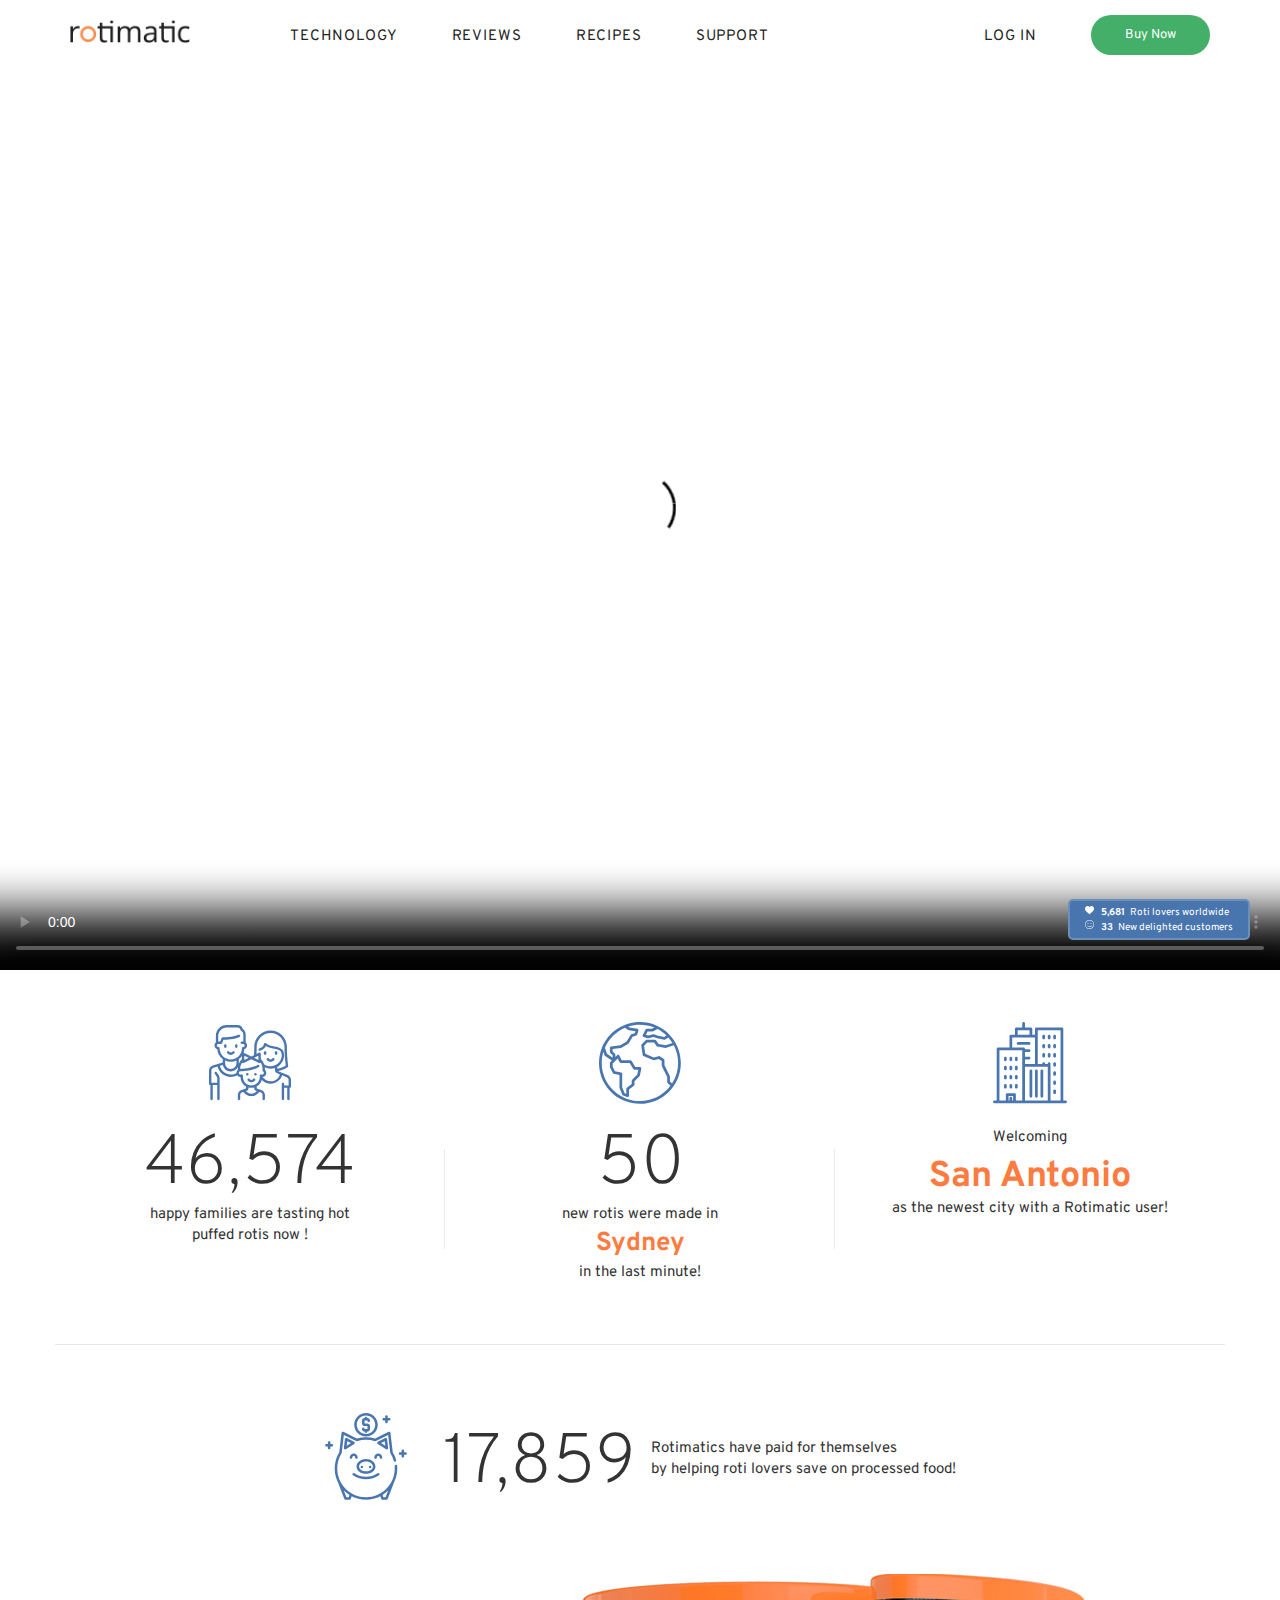
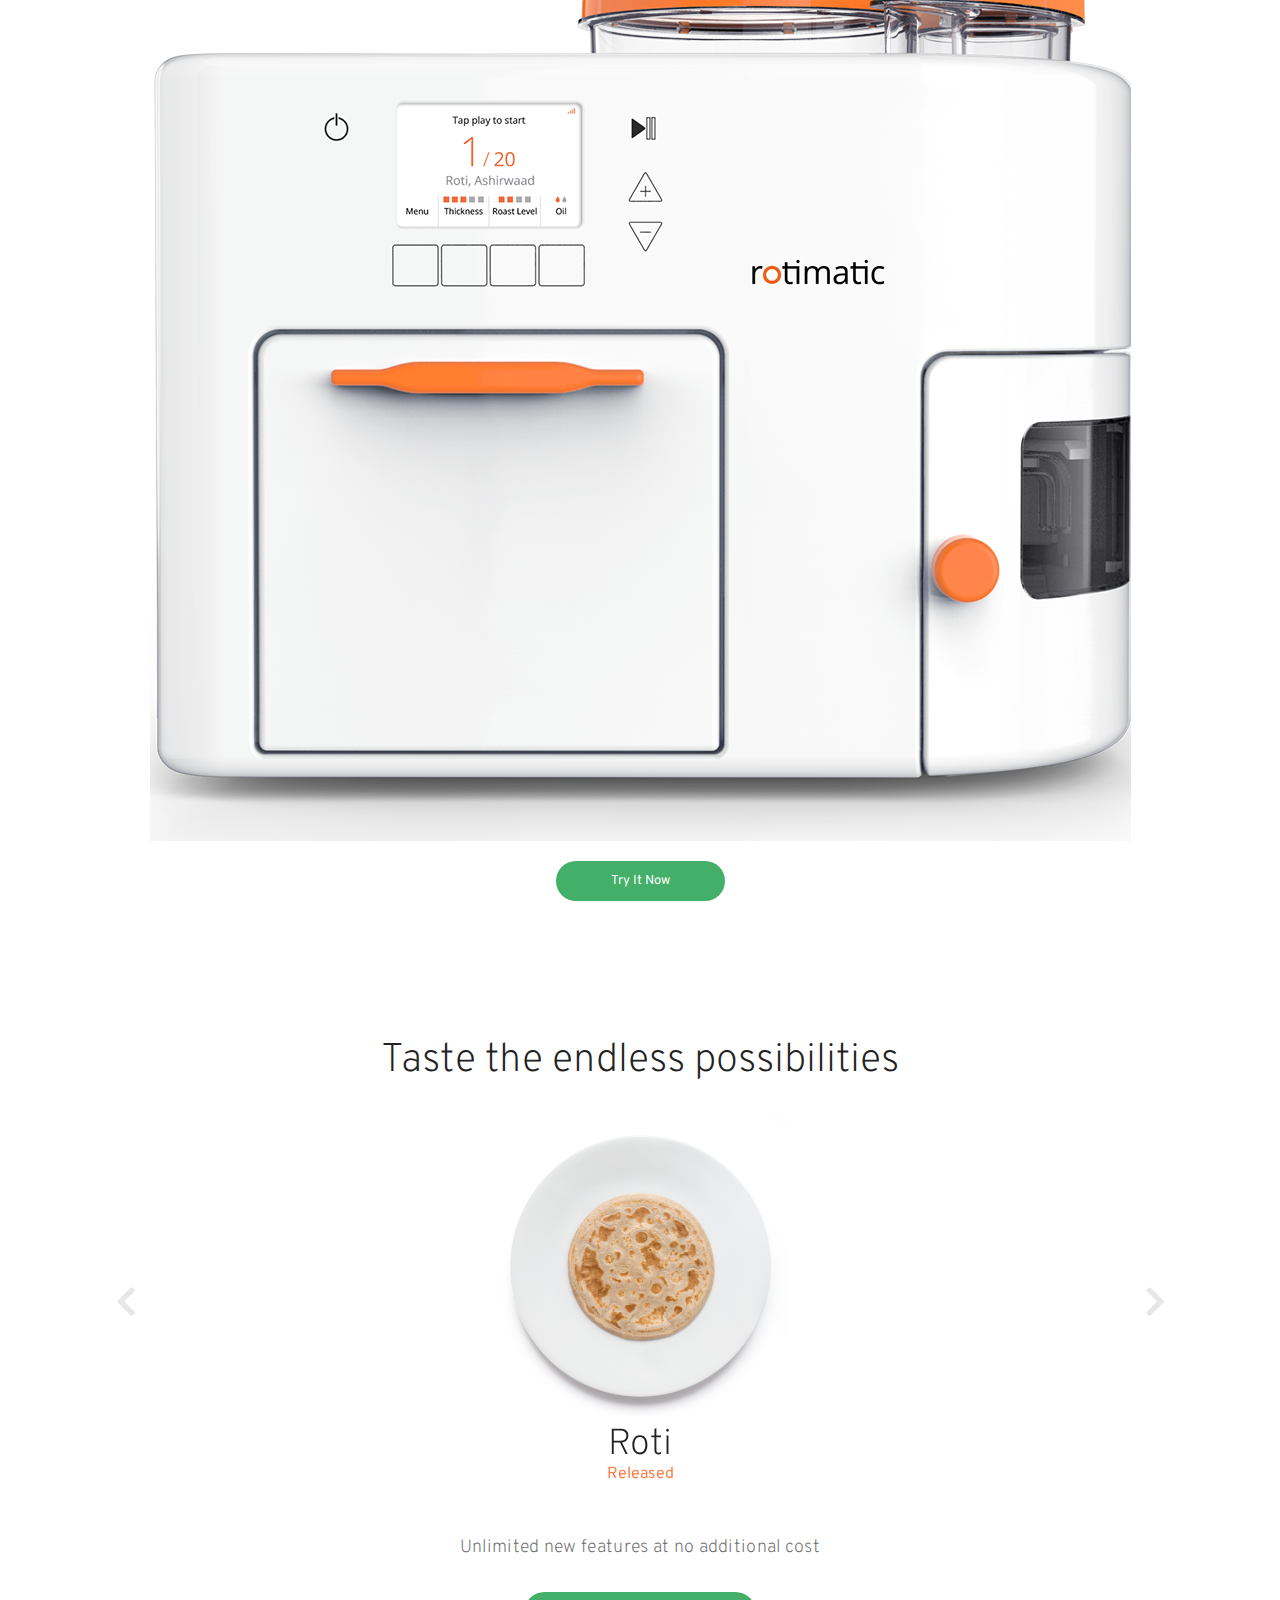
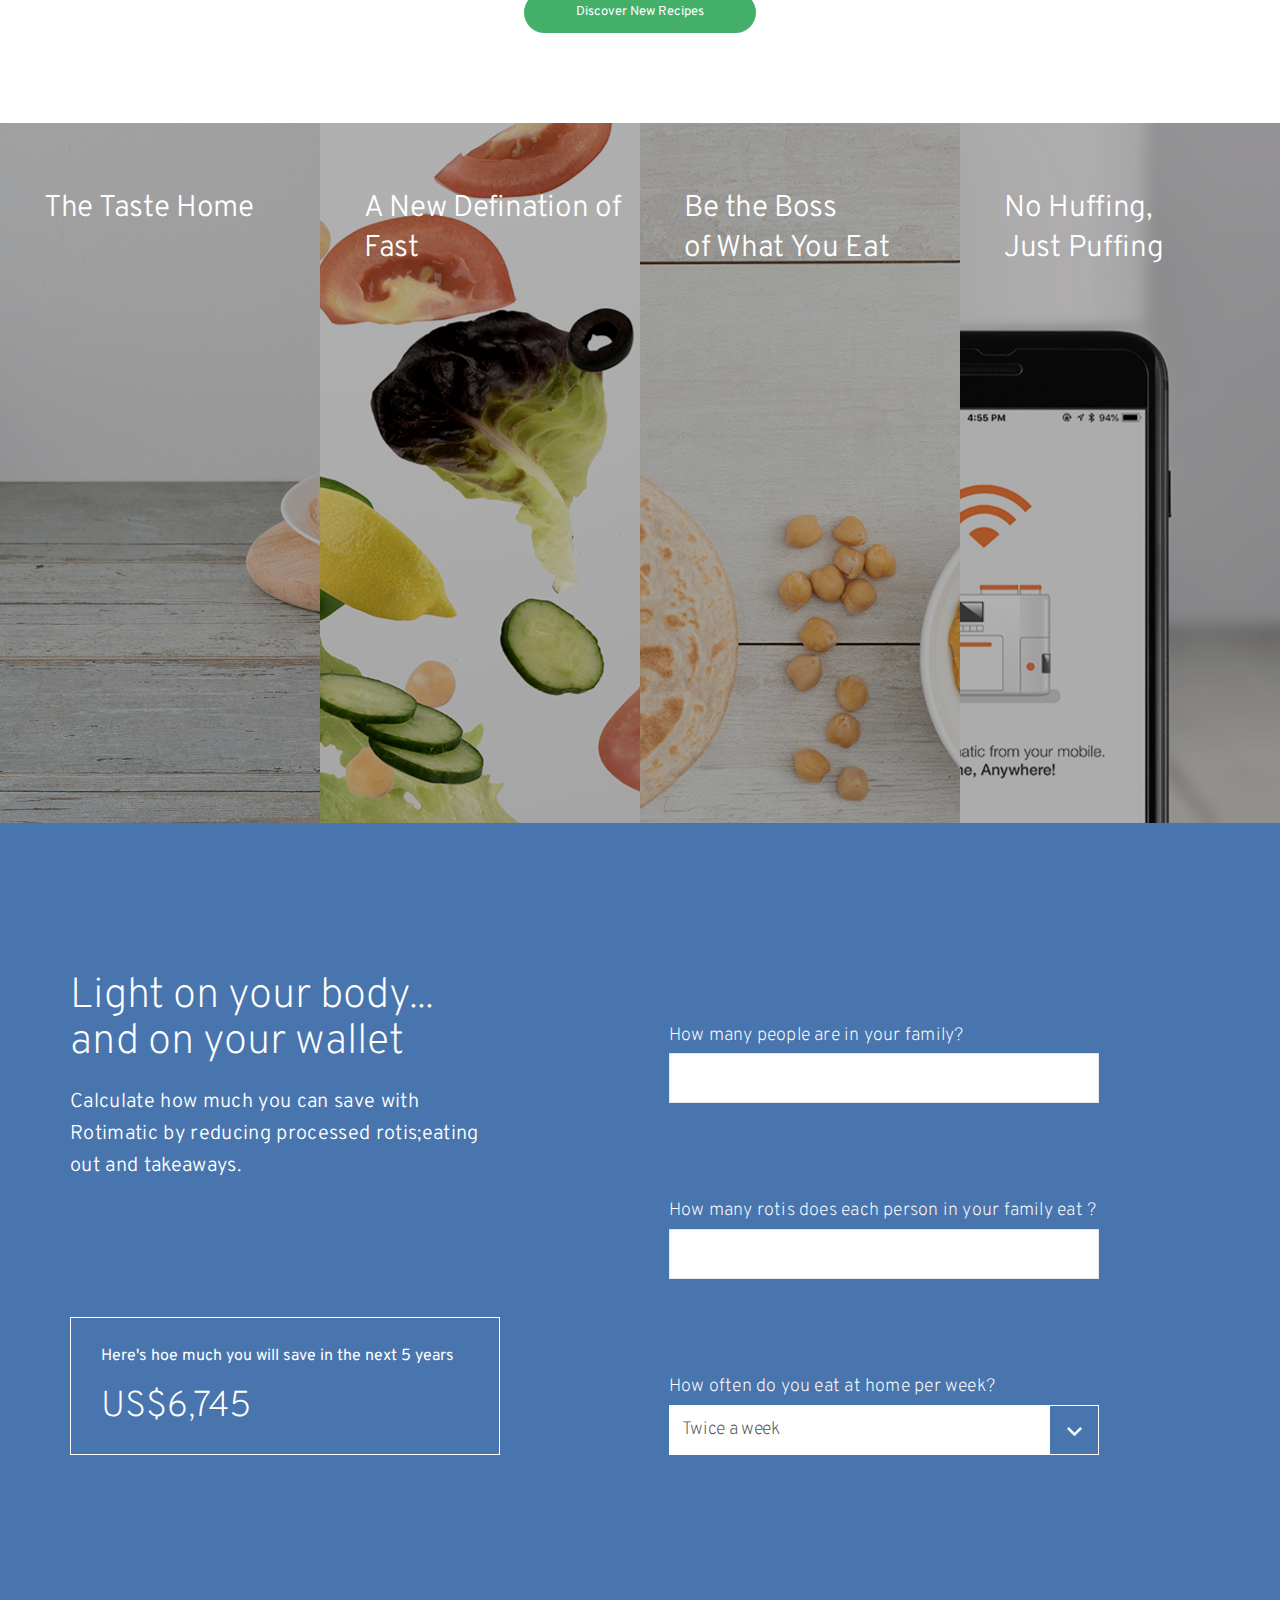
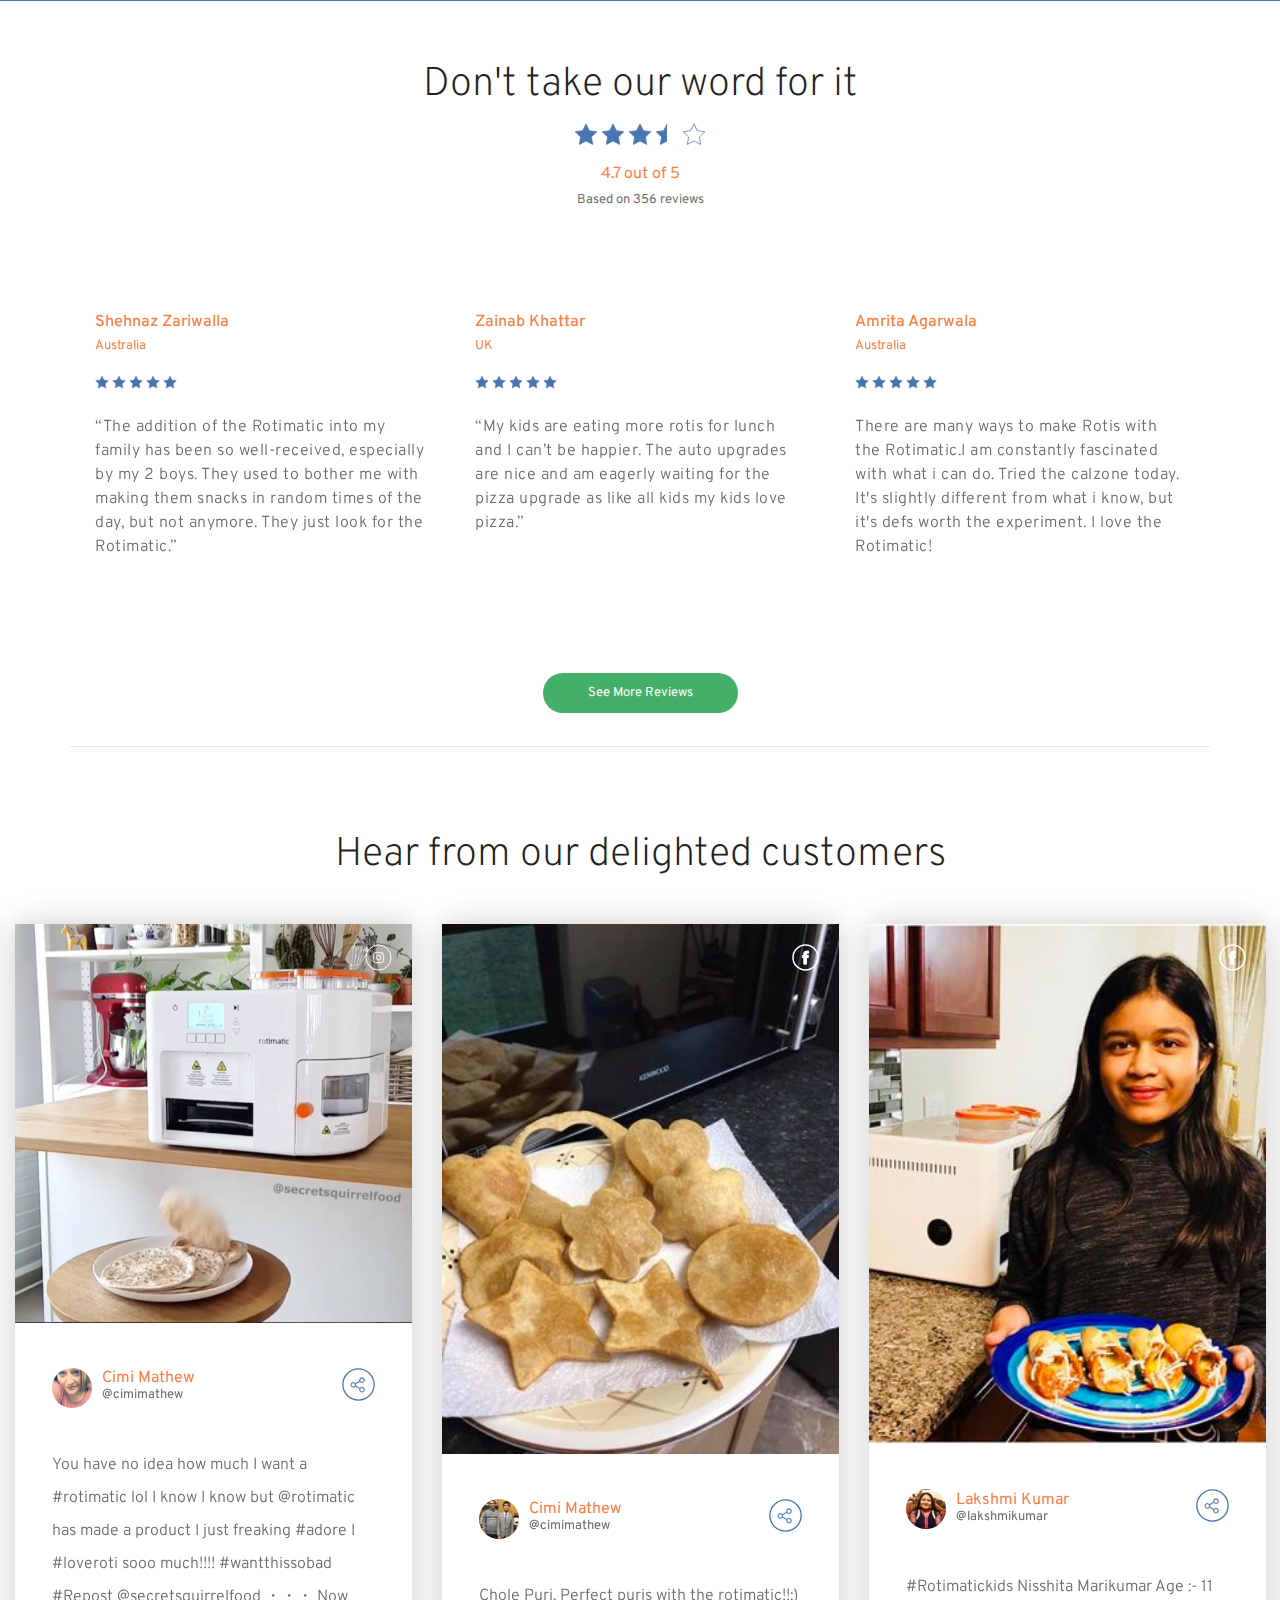
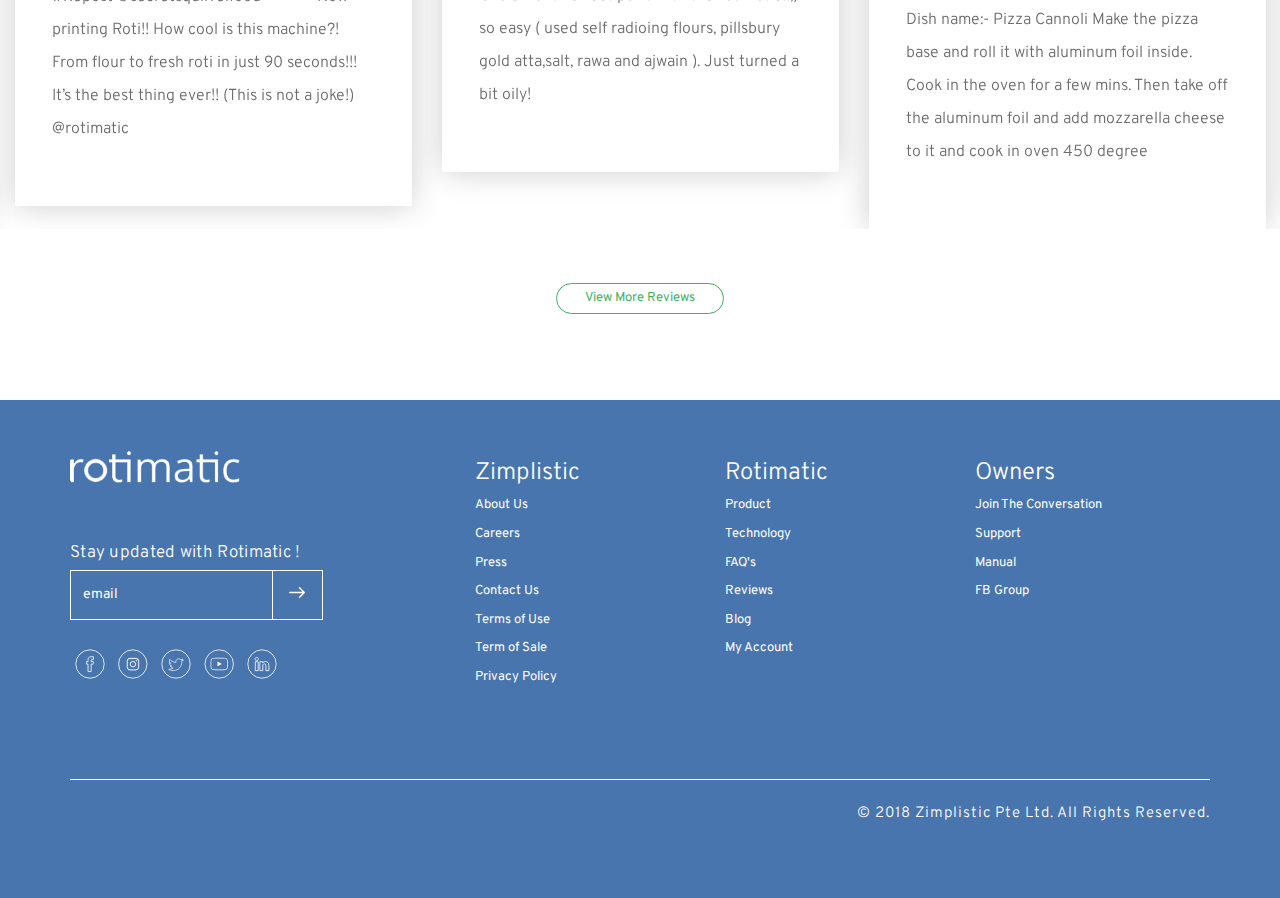
==== commit e5c331ff: "added js for footer" ====
--- a/index.html
+++ b/index.html
@@ -96,7 +96,8 @@
     	<!-- /header -->
     	<!-- banner-start -->
     	<section class="banner home-banner">
-            <div class="banner-overlay"></div>
+            <video src="img/Homepage - Hero Module - The smarter way to roti.mp4" autobuffer autoloop loop controls poster="img/Homepage.mp4"></video>
+            <!-- <div class="banner-overlay"></div> -->
     		<div class="container">
     			<div class="roti-counting">
                     <div class="roti-img hidden-lg hidden-md hidden-sm">
@@ -345,24 +346,44 @@
     				</div>
     				<div class="slider-img">
     					<img src="images/6f478e34eec9d0068848098a44410a11f3011fbc.png" alt="rotimatic">
-    					<h4>Roti</h4>
+    					<h4>Puri</h4>
     					<span>Released</span>
     				</div>
     				<div class="slider-img">
     					<img src="images/6f478e34eec9d0068848098a44410a11f3011fbc.png" alt="rotimatic">
-    					<h4>Roti</h4>
+    					<h4>Pizza</h4>
     					<span>Released</span>
     				</div>
     				<div class="slider-img">
     					<img src="images/6f478e34eec9d0068848098a44410a11f3011fbc.png" alt="rotimatic">
-    					<h4>Roti</h4>
-    					<span>Released</span>
+    					<h4>Wrap</h4>
+    					<span>In Development</span>
     				</div>
     				<div class="slider-img">
     					<img src="images/6f478e34eec9d0068848098a44410a11f3011fbc.png" alt="rotimatic">
-    					<h4>Roti</h4>
-    					<span>Released</span>
-    				</div>
+    					<h4>Tortilla</h4>
+    					<span>In Development</span>
+    				</div>
+                    <div class="slider-img">
+                        <img src="images/6f478e34eec9d0068848098a44410a11f3011fbc.png" alt="rotimatic">
+                        <h4>Remote Control</h4>
+                        <span>In Development</span>
+                    </div>
+                    <div class="slider-img">
+                        <img src="images/6f478e34eec9d0068848098a44410a11f3011fbc.png" alt="rotimatic">
+                        <h4>Millet Flour</h4>
+                        <span>In Development</span>
+                    </div>
+                    <div class="slider-img">
+                        <img src="images/6f478e34eec9d0068848098a44410a11f3011fbc.png" alt="rotimatic">
+                        <h4>Chickpea Flour</h4>
+                        <span>In Development</span>
+                    </div>
+                    <div class="slider-img">
+                        <img src="images/6f478e34eec9d0068848098a44410a11f3011fbc.png" alt="rotimatic">
+                        <h4>Gluten-free-Flour</h4>
+                        <span>In Development</span>
+                    </div>
     			</div>
     				<div class="roti-unlimited">
     					<p>Unlimited new features at no additional cost</p>
@@ -422,7 +443,7 @@
     						</div>
                            <div class="test-caption-resposnive hidden-lg hidden-md hidden-sm">
                                <p class="test-desc">
-                                   There’s nothing quite like mom’s cooking, but we come close. Powered by IoT, Rotimatic uses data to improve taste over time.
+                                   90 seconds is enough to pop out each roti! That’s possible with AI technology that measures, mixes, kneads and cooks.
                                </p>
                                <a href="javascript:void" class="expand-plus">
                                    <svg width="42px" height="42px" viewBox="0 0 84 84" version="1.1" xmlns="http://www.w3.org/2000/svg" xmlns:xlink="http://www.w3.org/1999/xlink">
@@ -461,7 +482,7 @@
     						</div>
                             <div class="test-caption-resposnive hidden-lg hidden-md hidden-sm">
                                 <p class="test-desc">
-                                    There’s nothing quite like mom’s cooking, but we come close. Powered by IoT, Rotimatic uses data to improve taste over time.
+                                    Don’t leave your health in the hands of processed food. Know exactly what ingredients you are using.
                                 </p>
                                 <a href="javascript:void" class="expand-plus">
                                     <svg width="42px" height="42px" viewBox="0 0 84 84" version="1.1" xmlns="http://www.w3.org/2000/svg" xmlns:xlink="http://www.w3.org/1999/xlink">
@@ -500,7 +521,7 @@
     						</div>
                             <div class="test-caption-resposnive hidden-lg hidden-md hidden-sm">
                                 <p class="test-desc">
-                                    There’s nothing quite like mom’s cooking, but we come close. Powered by IoT, Rotimatic uses data to improve taste over time.
+                                    One touch is all it takes to make soft, puffed rotis. Plus, it’s easy to clean, so no more messy kitchen tops.
                                 </p>
                                 <a href="javascript:void" class="expand-plus">
                                     <svg width="42px" height="42px" viewBox="0 0 84 84" version="1.1" xmlns="http://www.w3.org/2000/svg" xmlns:xlink="http://www.w3.org/1999/xlink">
@@ -545,7 +566,7 @@
     							and on your wallet
     						</h5>
     						<p>Calculate how much you can save with Rotimatic by reducing processed rotis;eating out and takeaways.</p>
-    						<p>The price of Rotimatic includes unlimited new features via software updates.</p>
+    						<!-- <p class="hidden-xs">The price of Rotimatic includes unlimited new features via software updates.</p> -->
     					</div>
     					<div class="how-much-save-box hidden-xs">
     						<span>
@@ -675,9 +696,90 @@
 		    		<div class="review-box-main">
 			    		<div class="review-box">
 			    			<div class="reviewer">
-			    				<div class="admin-pic">
-			    					<img src="images/3a573e5fb5b610961aa9268cf2660ef224c58091.png" alt="rotimatic">
+			    				<div class="admin-name">
+			    					<h6>Zainab Khattar</h6>
+			    					<span>UK</span>
 			    				</div>
+			    			</div>
+			    			<div class="review-content">
+			    				<div class="star-rating">
+			    					<span class="rating">
+                                        <svg width="14px" height="14px" viewBox="0 0 48 45" version="1.1" xmlns="http://www.w3.org/2000/svg" xmlns:xlink="http://www.w3.org/1999/xlink">
+                                            <!-- Generator: Sketch 50 (54983) - http://www.bohemiancoding.com/sketch -->
+                                            <desc>Created with Sketch.</desc>
+                                            <defs></defs>
+                                            <g id="Symbols" stroke="none" stroke-width="1" fill="none" fill-rule="evenodd">
+                                                <g id="Icons/Ratings/Full-Star" transform="translate(-17.000000, -16.000000)" fill="#4A76B0" stroke="#4A76B0" stroke-width="1.5">
+                                                    <g id="Group">
+                                                        <path d="M41,52.3473318 L27.6604114,59.3603685 L30.2080462,44.5065184 L19.4160923,33.9869633 L34.3302057,31.8198157 L41,18.3053364 L47.6697943,31.8198157 L62.5839077,33.9869633 L51.7919538,44.5065184 L54.3395886,59.3603685 L41,52.3473318 Z" id="Star"></path>
+                                                    </g>
+                                                </g>
+                                            </g>
+                                        </svg>                        
+                                    </span>
+			    					<span class="rating">
+                                        <svg width="14px" height="14px" viewBox="0 0 48 45" version="1.1" xmlns="http://www.w3.org/2000/svg" xmlns:xlink="http://www.w3.org/1999/xlink">
+                                            <!-- Generator: Sketch 50 (54983) - http://www.bohemiancoding.com/sketch -->
+                                            <desc>Created with Sketch.</desc>
+                                            <defs></defs>
+                                            <g id="Symbols" stroke="none" stroke-width="1" fill="none" fill-rule="evenodd">
+                                                <g id="Icons/Ratings/Full-Star" transform="translate(-17.000000, -16.000000)" fill="#4A76B0" stroke="#4A76B0" stroke-width="1.5">
+                                                    <g id="Group">
+                                                        <path d="M41,52.3473318 L27.6604114,59.3603685 L30.2080462,44.5065184 L19.4160923,33.9869633 L34.3302057,31.8198157 L41,18.3053364 L47.6697943,31.8198157 L62.5839077,33.9869633 L51.7919538,44.5065184 L54.3395886,59.3603685 L41,52.3473318 Z" id="Star"></path>
+                                                    </g>
+                                                </g>
+                                            </g>
+                                        </svg>                        
+                                    </span>
+			    					<span class="rating">
+                                        <svg width="14px" height="14px" viewBox="0 0 48 45" version="1.1" xmlns="http://www.w3.org/2000/svg" xmlns:xlink="http://www.w3.org/1999/xlink">
+                                            <!-- Generator: Sketch 50 (54983) - http://www.bohemiancoding.com/sketch -->
+                                            <desc>Created with Sketch.</desc>
+                                            <defs></defs>
+                                            <g id="Symbols" stroke="none" stroke-width="1" fill="none" fill-rule="evenodd">
+                                                <g id="Icons/Ratings/Full-Star" transform="translate(-17.000000, -16.000000)" fill="#4A76B0" stroke="#4A76B0" stroke-width="1.5">
+                                                    <g id="Group">
+                                                        <path d="M41,52.3473318 L27.6604114,59.3603685 L30.2080462,44.5065184 L19.4160923,33.9869633 L34.3302057,31.8198157 L41,18.3053364 L47.6697943,31.8198157 L62.5839077,33.9869633 L51.7919538,44.5065184 L54.3395886,59.3603685 L41,52.3473318 Z" id="Star"></path>
+                                                    </g>
+                                                </g>
+                                            </g>
+                                        </svg>                        
+                                    </span>
+			    					<span class="rating">
+                                        <svg width="14px" height="14px" viewBox="0 0 48 45" version="1.1" xmlns="http://www.w3.org/2000/svg" xmlns:xlink="http://www.w3.org/1999/xlink">
+                                            <!-- Generator: Sketch 50 (54983) - http://www.bohemiancoding.com/sketch -->
+                                            <desc>Created with Sketch.</desc>
+                                            <defs></defs>
+                                            <g id="Symbols" stroke="none" stroke-width="1" fill="none" fill-rule="evenodd">
+                                                <g id="Icons/Ratings/Full-Star" transform="translate(-17.000000, -16.000000)" fill="#4A76B0" stroke="#4A76B0" stroke-width="1.5">
+                                                    <g id="Group">
+                                                        <path d="M41,52.3473318 L27.6604114,59.3603685 L30.2080462,44.5065184 L19.4160923,33.9869633 L34.3302057,31.8198157 L41,18.3053364 L47.6697943,31.8198157 L62.5839077,33.9869633 L51.7919538,44.5065184 L54.3395886,59.3603685 L41,52.3473318 Z" id="Star"></path>
+                                                    </g>
+                                                </g>
+                                            </g>
+                                        </svg>                        
+                                    </span>
+			    					<span class="rating">
+                                        <svg width="14px" height="14px" viewBox="0 0 48 45" version="1.1" xmlns="http://www.w3.org/2000/svg" xmlns:xlink="http://www.w3.org/1999/xlink">
+                                            <!-- Generator: Sketch 50 (54983) - http://www.bohemiancoding.com/sketch -->
+                                            <desc>Created with Sketch.</desc>
+                                            <defs></defs>
+                                            <g id="Symbols" stroke="none" stroke-width="1" fill="none" fill-rule="evenodd">
+                                                <g id="Icons/Ratings/Full-Star" transform="translate(-17.000000, -16.000000)" fill="#4A76B0" stroke="#4A76B0" stroke-width="1.5">
+                                                    <g id="Group">
+                                                        <path d="M41,52.3473318 L27.6604114,59.3603685 L30.2080462,44.5065184 L19.4160923,33.9869633 L34.3302057,31.8198157 L41,18.3053364 L47.6697943,31.8198157 L62.5839077,33.9869633 L51.7919538,44.5065184 L54.3395886,59.3603685 L41,52.3473318 Z" id="Star"></path>
+                                                    </g>
+                                                </g>
+                                            </g>
+                                        </svg>                        
+                                    </span>
+			    				</div>
+			    				<p>“My kids are eating more rotis for lunch and I can’t be happier. The auto upgrades are nice and am eagerly waiting for the pizza upgrade as like all kids my kids love pizza.”
+			    				</p>
+			    			</div>
+			    		</div>
+			    		<div class="review-box">
+			    			<div class="reviewer">
 			    				<div class="admin-name">
 			    					<h6>Amrita Agarwala</h6>
 			    					<span>Australia</span>
@@ -756,17 +858,96 @@
                                         </svg>                        
                                     </span>
 			    				</div>
-			    				<p>There are many ways to make Rotis with the Rotimatic.I am constantly fascinated with what i can do. Tried the calzone today. It's slightly different from what i know, but it's defs worth the experiment. I love the Rotimatic!
-			    				</p>
+			    				<p>There are many ways to make Rotis with the Rotimatic.I am constantly fascinated with what i can do. Tried the calzone today. It's slightly different from what i know, but it's defs worth the experiment. I love the Rotimatic!</p>
 			    			</div>
 			    		</div>
 			    		<div class="review-box">
 			    			<div class="reviewer">
-			    				<div class="admin-pic">
-			    					<img src="images/3a573e5fb5b610961aa9268cf2660ef224c58091.png" alt="rotimatic">
+			    				<div class="admin-name">
+			    					<h6>Aarya Punj</h6>
+			    					<span>Canada</span>
 			    				</div>
+			    			</div>
+			    			<div class="review-content">
+			    				<div class="star-rating">
+			    					<span class="rating">
+                                        <svg width="14px" height="14px" viewBox="0 0 48 45" version="1.1" xmlns="http://www.w3.org/2000/svg" xmlns:xlink="http://www.w3.org/1999/xlink">
+                                            <!-- Generator: Sketch 50 (54983) - http://www.bohemiancoding.com/sketch -->
+                                            <desc>Created with Sketch.</desc>
+                                            <defs></defs>
+                                            <g id="Symbols" stroke="none" stroke-width="1" fill="none" fill-rule="evenodd">
+                                                <g id="Icons/Ratings/Full-Star" transform="translate(-17.000000, -16.000000)" fill="#4A76B0" stroke="#4A76B0" stroke-width="1.5">
+                                                    <g id="Group">
+                                                        <path d="M41,52.3473318 L27.6604114,59.3603685 L30.2080462,44.5065184 L19.4160923,33.9869633 L34.3302057,31.8198157 L41,18.3053364 L47.6697943,31.8198157 L62.5839077,33.9869633 L51.7919538,44.5065184 L54.3395886,59.3603685 L41,52.3473318 Z" id="Star"></path>
+                                                    </g>
+                                                </g>
+                                            </g>
+                                        </svg>                        
+                                    </span>
+			    					<span class="rating">
+                                        <svg width="14px" height="14px" viewBox="0 0 48 45" version="1.1" xmlns="http://www.w3.org/2000/svg" xmlns:xlink="http://www.w3.org/1999/xlink">
+                                            <!-- Generator: Sketch 50 (54983) - http://www.bohemiancoding.com/sketch -->
+                                            <desc>Created with Sketch.</desc>
+                                            <defs></defs>
+                                            <g id="Symbols" stroke="none" stroke-width="1" fill="none" fill-rule="evenodd">
+                                                <g id="Icons/Ratings/Full-Star" transform="translate(-17.000000, -16.000000)" fill="#4A76B0" stroke="#4A76B0" stroke-width="1.5">
+                                                    <g id="Group">
+                                                        <path d="M41,52.3473318 L27.6604114,59.3603685 L30.2080462,44.5065184 L19.4160923,33.9869633 L34.3302057,31.8198157 L41,18.3053364 L47.6697943,31.8198157 L62.5839077,33.9869633 L51.7919538,44.5065184 L54.3395886,59.3603685 L41,52.3473318 Z" id="Star"></path>
+                                                    </g>
+                                                </g>
+                                            </g>
+                                        </svg>                        
+                                    </span>
+			    					<span class="rating">
+                                        <svg width="14px" height="14px" viewBox="0 0 48 45" version="1.1" xmlns="http://www.w3.org/2000/svg" xmlns:xlink="http://www.w3.org/1999/xlink">
+                                            <!-- Generator: Sketch 50 (54983) - http://www.bohemiancoding.com/sketch -->
+                                            <desc>Created with Sketch.</desc>
+                                            <defs></defs>
+                                            <g id="Symbols" stroke="none" stroke-width="1" fill="none" fill-rule="evenodd">
+                                                <g id="Icons/Ratings/Full-Star" transform="translate(-17.000000, -16.000000)" fill="#4A76B0" stroke="#4A76B0" stroke-width="1.5">
+                                                    <g id="Group">
+                                                        <path d="M41,52.3473318 L27.6604114,59.3603685 L30.2080462,44.5065184 L19.4160923,33.9869633 L34.3302057,31.8198157 L41,18.3053364 L47.6697943,31.8198157 L62.5839077,33.9869633 L51.7919538,44.5065184 L54.3395886,59.3603685 L41,52.3473318 Z" id="Star"></path>
+                                                    </g>
+                                                </g>
+                                            </g>
+                                        </svg>                        
+                                    </span>
+			    					<span class="rating">
+                                        <svg width="14px" height="14px" viewBox="0 0 48 45" version="1.1" xmlns="http://www.w3.org/2000/svg" xmlns:xlink="http://www.w3.org/1999/xlink">
+                                            <!-- Generator: Sketch 50 (54983) - http://www.bohemiancoding.com/sketch -->
+                                            <desc>Created with Sketch.</desc>
+                                            <defs></defs>
+                                            <g id="Symbols" stroke="none" stroke-width="1" fill="none" fill-rule="evenodd">
+                                                <g id="Icons/Ratings/Full-Star" transform="translate(-17.000000, -16.000000)" fill="#4A76B0" stroke="#4A76B0" stroke-width="1.5">
+                                                    <g id="Group">
+                                                        <path d="M41,52.3473318 L27.6604114,59.3603685 L30.2080462,44.5065184 L19.4160923,33.9869633 L34.3302057,31.8198157 L41,18.3053364 L47.6697943,31.8198157 L62.5839077,33.9869633 L51.7919538,44.5065184 L54.3395886,59.3603685 L41,52.3473318 Z" id="Star"></path>
+                                                    </g>
+                                                </g>
+                                            </g>
+                                        </svg>                        
+                                    </span>
+			    					<span class="rating">
+                                        <svg width="14px" height="14px" viewBox="0 0 48 45" version="1.1" xmlns="http://www.w3.org/2000/svg" xmlns:xlink="http://www.w3.org/1999/xlink">
+                                            <!-- Generator: Sketch 50 (54983) - http://www.bohemiancoding.com/sketch -->
+                                            <desc>Created with Sketch.</desc>
+                                            <defs></defs>
+                                            <g id="Symbols" stroke="none" stroke-width="1" fill="none" fill-rule="evenodd">
+                                                <g id="Icons/Ratings/Full-Star" transform="translate(-17.000000, -16.000000)" fill="#4A76B0" stroke="#4A76B0" stroke-width="1.5">
+                                                    <g id="Group">
+                                                        <path d="M41,52.3473318 L27.6604114,59.3603685 L30.2080462,44.5065184 L19.4160923,33.9869633 L34.3302057,31.8198157 L41,18.3053364 L47.6697943,31.8198157 L62.5839077,33.9869633 L51.7919538,44.5065184 L54.3395886,59.3603685 L41,52.3473318 Z" id="Star"></path>
+                                                    </g>
+                                                </g>
+                                            </g>
+                                        </svg>                        
+                                    </span>
+			    				</div>
+			    				<p>“I have managed to disguise my laziness using the Rotimatic all-day for 2 days straight and I think I can go on. Breakfast: Thin pancakes with a slice of banana and maple syrup on top. Lunch: Cheesy wrap. Dinner: Light roti sandwich with subway style fillings.”</p>
+			    			</div>
+			    		</div>
+			    		<div class="review-box">
+			    			<div class="reviewer">
 			    				<div class="admin-name">
-			    					<h6>Amrita Agarwala</h6>
+			    					<h6>Shehnaz Zariwalla</h6>
 			    					<span>Australia</span>
 			    				</div>
 			    			</div>
@@ -843,352 +1024,7 @@
                                         </svg>                        
                                     </span>
 			    				</div>
-			    				<p>There are many ways to make Rotis with the Rotimatic.I am constantly fascinated with what i can do. Tried the calzone today. It's slightly different from what i know, but it's defs worth the experiment. I love the Rotimatic!</p>
-			    				<p>Lorem Ipsum is simply dummy text of the printing and typesetting industry. Lorem Ipsum has been the industry's standard dummy text ever since the 1500s,</p>
-			    			</div>
-			    		</div>
-			    		<div class="review-box">
-			    			<div class="reviewer">
-			    				<div class="admin-pic">
-			    					<img src="images/3a573e5fb5b610961aa9268cf2660ef224c58091.png" alt="rotimatic">
-			    				</div>
-			    				<div class="admin-name">
-			    					<h6>Amrita Agarwala</h6>
-			    					<span>Australia</span>
-			    				</div>
-			    			</div>
-			    			<div class="review-content">
-			    				<div class="star-rating">
-			    					<span class="rating">
-                                        <svg width="14px" height="14px" viewBox="0 0 48 45" version="1.1" xmlns="http://www.w3.org/2000/svg" xmlns:xlink="http://www.w3.org/1999/xlink">
-                                            <!-- Generator: Sketch 50 (54983) - http://www.bohemiancoding.com/sketch -->
-                                            <desc>Created with Sketch.</desc>
-                                            <defs></defs>
-                                            <g id="Symbols" stroke="none" stroke-width="1" fill="none" fill-rule="evenodd">
-                                                <g id="Icons/Ratings/Full-Star" transform="translate(-17.000000, -16.000000)" fill="#4A76B0" stroke="#4A76B0" stroke-width="1.5">
-                                                    <g id="Group">
-                                                        <path d="M41,52.3473318 L27.6604114,59.3603685 L30.2080462,44.5065184 L19.4160923,33.9869633 L34.3302057,31.8198157 L41,18.3053364 L47.6697943,31.8198157 L62.5839077,33.9869633 L51.7919538,44.5065184 L54.3395886,59.3603685 L41,52.3473318 Z" id="Star"></path>
-                                                    </g>
-                                                </g>
-                                            </g>
-                                        </svg>                        
-                                    </span>
-			    					<span class="rating">
-                                        <svg width="14px" height="14px" viewBox="0 0 48 45" version="1.1" xmlns="http://www.w3.org/2000/svg" xmlns:xlink="http://www.w3.org/1999/xlink">
-                                            <!-- Generator: Sketch 50 (54983) - http://www.bohemiancoding.com/sketch -->
-                                            <desc>Created with Sketch.</desc>
-                                            <defs></defs>
-                                            <g id="Symbols" stroke="none" stroke-width="1" fill="none" fill-rule="evenodd">
-                                                <g id="Icons/Ratings/Full-Star" transform="translate(-17.000000, -16.000000)" fill="#4A76B0" stroke="#4A76B0" stroke-width="1.5">
-                                                    <g id="Group">
-                                                        <path d="M41,52.3473318 L27.6604114,59.3603685 L30.2080462,44.5065184 L19.4160923,33.9869633 L34.3302057,31.8198157 L41,18.3053364 L47.6697943,31.8198157 L62.5839077,33.9869633 L51.7919538,44.5065184 L54.3395886,59.3603685 L41,52.3473318 Z" id="Star"></path>
-                                                    </g>
-                                                </g>
-                                            </g>
-                                        </svg>                        
-                                    </span>
-			    					<span class="rating">
-                                        <svg width="14px" height="14px" viewBox="0 0 48 45" version="1.1" xmlns="http://www.w3.org/2000/svg" xmlns:xlink="http://www.w3.org/1999/xlink">
-                                            <!-- Generator: Sketch 50 (54983) - http://www.bohemiancoding.com/sketch -->
-                                            <desc>Created with Sketch.</desc>
-                                            <defs></defs>
-                                            <g id="Symbols" stroke="none" stroke-width="1" fill="none" fill-rule="evenodd">
-                                                <g id="Icons/Ratings/Full-Star" transform="translate(-17.000000, -16.000000)" fill="#4A76B0" stroke="#4A76B0" stroke-width="1.5">
-                                                    <g id="Group">
-                                                        <path d="M41,52.3473318 L27.6604114,59.3603685 L30.2080462,44.5065184 L19.4160923,33.9869633 L34.3302057,31.8198157 L41,18.3053364 L47.6697943,31.8198157 L62.5839077,33.9869633 L51.7919538,44.5065184 L54.3395886,59.3603685 L41,52.3473318 Z" id="Star"></path>
-                                                    </g>
-                                                </g>
-                                            </g>
-                                        </svg>                        
-                                    </span>
-			    					<span class="rating">
-                                        <svg width="14px" height="14px" viewBox="0 0 48 45" version="1.1" xmlns="http://www.w3.org/2000/svg" xmlns:xlink="http://www.w3.org/1999/xlink">
-                                            <!-- Generator: Sketch 50 (54983) - http://www.bohemiancoding.com/sketch -->
-                                            <desc>Created with Sketch.</desc>
-                                            <defs></defs>
-                                            <g id="Symbols" stroke="none" stroke-width="1" fill="none" fill-rule="evenodd">
-                                                <g id="Icons/Ratings/Full-Star" transform="translate(-17.000000, -16.000000)" fill="#4A76B0" stroke="#4A76B0" stroke-width="1.5">
-                                                    <g id="Group">
-                                                        <path d="M41,52.3473318 L27.6604114,59.3603685 L30.2080462,44.5065184 L19.4160923,33.9869633 L34.3302057,31.8198157 L41,18.3053364 L47.6697943,31.8198157 L62.5839077,33.9869633 L51.7919538,44.5065184 L54.3395886,59.3603685 L41,52.3473318 Z" id="Star"></path>
-                                                    </g>
-                                                </g>
-                                            </g>
-                                        </svg>                        
-                                    </span>
-			    					<span class="rating">
-                                        <svg width="14px" height="14px" viewBox="0 0 48 45" version="1.1" xmlns="http://www.w3.org/2000/svg" xmlns:xlink="http://www.w3.org/1999/xlink">
-                                            <!-- Generator: Sketch 50 (54983) - http://www.bohemiancoding.com/sketch -->
-                                            <desc>Created with Sketch.</desc>
-                                            <defs></defs>
-                                            <g id="Symbols" stroke="none" stroke-width="1" fill="none" fill-rule="evenodd">
-                                                <g id="Icons/Ratings/Full-Star" transform="translate(-17.000000, -16.000000)" fill="#4A76B0" stroke="#4A76B0" stroke-width="1.5">
-                                                    <g id="Group">
-                                                        <path d="M41,52.3473318 L27.6604114,59.3603685 L30.2080462,44.5065184 L19.4160923,33.9869633 L34.3302057,31.8198157 L41,18.3053364 L47.6697943,31.8198157 L62.5839077,33.9869633 L51.7919538,44.5065184 L54.3395886,59.3603685 L41,52.3473318 Z" id="Star"></path>
-                                                    </g>
-                                                </g>
-                                            </g>
-                                        </svg>                        
-                                    </span>
-			    				</div>
-			    				<p>Lorem Ipsum is simply dummy text of the printing and typesetting industry. Lorem Ipsum has been the industry's standard dummy text ever since the 1500s, when an unknown printer took a galley of type and scrambled it to make a type specimen book. It has survived not only five centuries, but also the leap into electronic typesetting, remaining essentially unchanged.</p>
-			    			</div>
-			    		</div>
-			    		<div class="review-box">
-			    			<div class="reviewer">
-			    				<div class="admin-pic">
-			    					<img src="images/3a573e5fb5b610961aa9268cf2660ef224c58091.png" alt="rotimatic">
-			    				</div>
-			    				<div class="admin-name">
-			    					<h6>Amrita Agarwala</h6>
-			    					<span>Australia</span>
-			    				</div>
-			    			</div>
-			    			<div class="review-content">
-			    				<div class="star-rating">
-			    					<span class="rating">
-                                        <svg width="14px" height="14px" viewBox="0 0 48 45" version="1.1" xmlns="http://www.w3.org/2000/svg" xmlns:xlink="http://www.w3.org/1999/xlink">
-                                            <!-- Generator: Sketch 50 (54983) - http://www.bohemiancoding.com/sketch -->
-                                            <desc>Created with Sketch.</desc>
-                                            <defs></defs>
-                                            <g id="Symbols" stroke="none" stroke-width="1" fill="none" fill-rule="evenodd">
-                                                <g id="Icons/Ratings/Full-Star" transform="translate(-17.000000, -16.000000)" fill="#4A76B0" stroke="#4A76B0" stroke-width="1.5">
-                                                    <g id="Group">
-                                                        <path d="M41,52.3473318 L27.6604114,59.3603685 L30.2080462,44.5065184 L19.4160923,33.9869633 L34.3302057,31.8198157 L41,18.3053364 L47.6697943,31.8198157 L62.5839077,33.9869633 L51.7919538,44.5065184 L54.3395886,59.3603685 L41,52.3473318 Z" id="Star"></path>
-                                                    </g>
-                                                </g>
-                                            </g>
-                                        </svg>                        
-                                    </span>
-			    					<span class="rating">
-                                        <svg width="14px" height="14px" viewBox="0 0 48 45" version="1.1" xmlns="http://www.w3.org/2000/svg" xmlns:xlink="http://www.w3.org/1999/xlink">
-                                            <!-- Generator: Sketch 50 (54983) - http://www.bohemiancoding.com/sketch -->
-                                            <desc>Created with Sketch.</desc>
-                                            <defs></defs>
-                                            <g id="Symbols" stroke="none" stroke-width="1" fill="none" fill-rule="evenodd">
-                                                <g id="Icons/Ratings/Full-Star" transform="translate(-17.000000, -16.000000)" fill="#4A76B0" stroke="#4A76B0" stroke-width="1.5">
-                                                    <g id="Group">
-                                                        <path d="M41,52.3473318 L27.6604114,59.3603685 L30.2080462,44.5065184 L19.4160923,33.9869633 L34.3302057,31.8198157 L41,18.3053364 L47.6697943,31.8198157 L62.5839077,33.9869633 L51.7919538,44.5065184 L54.3395886,59.3603685 L41,52.3473318 Z" id="Star"></path>
-                                                    </g>
-                                                </g>
-                                            </g>
-                                        </svg>                        
-                                    </span>
-			    					<span class="rating">
-                                        <svg width="14px" height="14px" viewBox="0 0 48 45" version="1.1" xmlns="http://www.w3.org/2000/svg" xmlns:xlink="http://www.w3.org/1999/xlink">
-                                            <!-- Generator: Sketch 50 (54983) - http://www.bohemiancoding.com/sketch -->
-                                            <desc>Created with Sketch.</desc>
-                                            <defs></defs>
-                                            <g id="Symbols" stroke="none" stroke-width="1" fill="none" fill-rule="evenodd">
-                                                <g id="Icons/Ratings/Full-Star" transform="translate(-17.000000, -16.000000)" fill="#4A76B0" stroke="#4A76B0" stroke-width="1.5">
-                                                    <g id="Group">
-                                                        <path d="M41,52.3473318 L27.6604114,59.3603685 L30.2080462,44.5065184 L19.4160923,33.9869633 L34.3302057,31.8198157 L41,18.3053364 L47.6697943,31.8198157 L62.5839077,33.9869633 L51.7919538,44.5065184 L54.3395886,59.3603685 L41,52.3473318 Z" id="Star"></path>
-                                                    </g>
-                                                </g>
-                                            </g>
-                                        </svg>                        
-                                    </span>
-			    					<span class="rating">
-                                        <svg width="14px" height="14px" viewBox="0 0 48 45" version="1.1" xmlns="http://www.w3.org/2000/svg" xmlns:xlink="http://www.w3.org/1999/xlink">
-                                            <!-- Generator: Sketch 50 (54983) - http://www.bohemiancoding.com/sketch -->
-                                            <desc>Created with Sketch.</desc>
-                                            <defs></defs>
-                                            <g id="Symbols" stroke="none" stroke-width="1" fill="none" fill-rule="evenodd">
-                                                <g id="Icons/Ratings/Full-Star" transform="translate(-17.000000, -16.000000)" fill="#4A76B0" stroke="#4A76B0" stroke-width="1.5">
-                                                    <g id="Group">
-                                                        <path d="M41,52.3473318 L27.6604114,59.3603685 L30.2080462,44.5065184 L19.4160923,33.9869633 L34.3302057,31.8198157 L41,18.3053364 L47.6697943,31.8198157 L62.5839077,33.9869633 L51.7919538,44.5065184 L54.3395886,59.3603685 L41,52.3473318 Z" id="Star"></path>
-                                                    </g>
-                                                </g>
-                                            </g>
-                                        </svg>                        
-                                    </span>
-			    					<span class="rating">
-                                        <svg width="14px" height="14px" viewBox="0 0 48 45" version="1.1" xmlns="http://www.w3.org/2000/svg" xmlns:xlink="http://www.w3.org/1999/xlink">
-                                            <!-- Generator: Sketch 50 (54983) - http://www.bohemiancoding.com/sketch -->
-                                            <desc>Created with Sketch.</desc>
-                                            <defs></defs>
-                                            <g id="Symbols" stroke="none" stroke-width="1" fill="none" fill-rule="evenodd">
-                                                <g id="Icons/Ratings/Full-Star" transform="translate(-17.000000, -16.000000)" fill="#4A76B0" stroke="#4A76B0" stroke-width="1.5">
-                                                    <g id="Group">
-                                                        <path d="M41,52.3473318 L27.6604114,59.3603685 L30.2080462,44.5065184 L19.4160923,33.9869633 L34.3302057,31.8198157 L41,18.3053364 L47.6697943,31.8198157 L62.5839077,33.9869633 L51.7919538,44.5065184 L54.3395886,59.3603685 L41,52.3473318 Z" id="Star"></path>
-                                                    </g>
-                                                </g>
-                                            </g>
-                                        </svg>                        
-                                    </span>
-			    				</div>
-			    				<p>Lorem Ipsum is simply dummy text of the printing and typesetting industry. Lorem Ipsum has been the industry's standard dummy text ever since the 1500s, when an unknown printer took a galley of type and scrambled it to make a type specimen book. It has survived not only five centuries, but also the leap into electronic typesetting, remaining essentially unchanged.</p>
-			    			</div>
-			    		</div>
-			    		<div class="review-box">
-			    			<div class="reviewer">
-			    				<div class="admin-pic">
-			    					<img src="images/3a573e5fb5b610961aa9268cf2660ef224c58091.png" alt="rotimatic">
-			    				</div>
-			    				<div class="admin-name">
-			    					<h6>Amrita Agarwala</h6>
-			    					<span>Australia</span>
-			    				</div>
-			    			</div>
-			    			<div class="review-content">
-			    				<div class="star-rating">
-			    					<span class="rating">
-                                        <svg width="14px" height="14px" viewBox="0 0 48 45" version="1.1" xmlns="http://www.w3.org/2000/svg" xmlns:xlink="http://www.w3.org/1999/xlink">
-                                            <!-- Generator: Sketch 50 (54983) - http://www.bohemiancoding.com/sketch -->
-                                            <desc>Created with Sketch.</desc>
-                                            <defs></defs>
-                                            <g id="Symbols" stroke="none" stroke-width="1" fill="none" fill-rule="evenodd">
-                                                <g id="Icons/Ratings/Full-Star" transform="translate(-17.000000, -16.000000)" fill="#4A76B0" stroke="#4A76B0" stroke-width="1.5">
-                                                    <g id="Group">
-                                                        <path d="M41,52.3473318 L27.6604114,59.3603685 L30.2080462,44.5065184 L19.4160923,33.9869633 L34.3302057,31.8198157 L41,18.3053364 L47.6697943,31.8198157 L62.5839077,33.9869633 L51.7919538,44.5065184 L54.3395886,59.3603685 L41,52.3473318 Z" id="Star"></path>
-                                                    </g>
-                                                </g>
-                                            </g>
-                                        </svg>                        
-                                    </span>
-			    					<span class="rating">
-                                        <svg width="14px" height="14px" viewBox="0 0 48 45" version="1.1" xmlns="http://www.w3.org/2000/svg" xmlns:xlink="http://www.w3.org/1999/xlink">
-                                            <!-- Generator: Sketch 50 (54983) - http://www.bohemiancoding.com/sketch -->
-                                            <desc>Created with Sketch.</desc>
-                                            <defs></defs>
-                                            <g id="Symbols" stroke="none" stroke-width="1" fill="none" fill-rule="evenodd">
-                                                <g id="Icons/Ratings/Full-Star" transform="translate(-17.000000, -16.000000)" fill="#4A76B0" stroke="#4A76B0" stroke-width="1.5">
-                                                    <g id="Group">
-                                                        <path d="M41,52.3473318 L27.6604114,59.3603685 L30.2080462,44.5065184 L19.4160923,33.9869633 L34.3302057,31.8198157 L41,18.3053364 L47.6697943,31.8198157 L62.5839077,33.9869633 L51.7919538,44.5065184 L54.3395886,59.3603685 L41,52.3473318 Z" id="Star"></path>
-                                                    </g>
-                                                </g>
-                                            </g>
-                                        </svg>                        
-                                    </span>
-			    					<span class="rating">
-                                        <svg width="14px" height="14px" viewBox="0 0 48 45" version="1.1" xmlns="http://www.w3.org/2000/svg" xmlns:xlink="http://www.w3.org/1999/xlink">
-                                            <!-- Generator: Sketch 50 (54983) - http://www.bohemiancoding.com/sketch -->
-                                            <desc>Created with Sketch.</desc>
-                                            <defs></defs>
-                                            <g id="Symbols" stroke="none" stroke-width="1" fill="none" fill-rule="evenodd">
-                                                <g id="Icons/Ratings/Full-Star" transform="translate(-17.000000, -16.000000)" fill="#4A76B0" stroke="#4A76B0" stroke-width="1.5">
-                                                    <g id="Group">
-                                                        <path d="M41,52.3473318 L27.6604114,59.3603685 L30.2080462,44.5065184 L19.4160923,33.9869633 L34.3302057,31.8198157 L41,18.3053364 L47.6697943,31.8198157 L62.5839077,33.9869633 L51.7919538,44.5065184 L54.3395886,59.3603685 L41,52.3473318 Z" id="Star"></path>
-                                                    </g>
-                                                </g>
-                                            </g>
-                                        </svg>                        
-                                    </span>
-			    					<span class="rating">
-                                        <svg width="14px" height="14px" viewBox="0 0 48 45" version="1.1" xmlns="http://www.w3.org/2000/svg" xmlns:xlink="http://www.w3.org/1999/xlink">
-                                            <!-- Generator: Sketch 50 (54983) - http://www.bohemiancoding.com/sketch -->
-                                            <desc>Created with Sketch.</desc>
-                                            <defs></defs>
-                                            <g id="Symbols" stroke="none" stroke-width="1" fill="none" fill-rule="evenodd">
-                                                <g id="Icons/Ratings/Full-Star" transform="translate(-17.000000, -16.000000)" fill="#4A76B0" stroke="#4A76B0" stroke-width="1.5">
-                                                    <g id="Group">
-                                                        <path d="M41,52.3473318 L27.6604114,59.3603685 L30.2080462,44.5065184 L19.4160923,33.9869633 L34.3302057,31.8198157 L41,18.3053364 L47.6697943,31.8198157 L62.5839077,33.9869633 L51.7919538,44.5065184 L54.3395886,59.3603685 L41,52.3473318 Z" id="Star"></path>
-                                                    </g>
-                                                </g>
-                                            </g>
-                                        </svg>                        
-                                    </span>
-			    					<span class="rating">
-                                        <svg width="14px" height="14px" viewBox="0 0 48 45" version="1.1" xmlns="http://www.w3.org/2000/svg" xmlns:xlink="http://www.w3.org/1999/xlink">
-                                            <!-- Generator: Sketch 50 (54983) - http://www.bohemiancoding.com/sketch -->
-                                            <desc>Created with Sketch.</desc>
-                                            <defs></defs>
-                                            <g id="Symbols" stroke="none" stroke-width="1" fill="none" fill-rule="evenodd">
-                                                <g id="Icons/Ratings/Full-Star" transform="translate(-17.000000, -16.000000)" fill="#4A76B0" stroke="#4A76B0" stroke-width="1.5">
-                                                    <g id="Group">
-                                                        <path d="M41,52.3473318 L27.6604114,59.3603685 L30.2080462,44.5065184 L19.4160923,33.9869633 L34.3302057,31.8198157 L41,18.3053364 L47.6697943,31.8198157 L62.5839077,33.9869633 L51.7919538,44.5065184 L54.3395886,59.3603685 L41,52.3473318 Z" id="Star"></path>
-                                                    </g>
-                                                </g>
-                                            </g>
-                                        </svg>                        
-                                    </span>
-			    				</div>
-			    				<p>Lorem Ipsum is simply dummy text of the printing and typesetting industry. Lorem Ipsum has been the industry's standard dummy text ever since the 1500s, when an unknown printer took a galley of type and scrambled it to make a type specimen book. It has survived not only</p>
-			    			</div>
-			    		</div>
-			    		<div class="review-box">
-			    			<div class="reviewer">
-			    				<div class="admin-pic">
-			    					<img src="images/3a573e5fb5b610961aa9268cf2660ef224c58091.png" alt="rotimatic">
-			    				</div>
-			    				<div class="admin-name">
-			    					<h6>Amrita Agarwala</h6>
-			    					<span>Australia</span>
-			    				</div>
-			    			</div>
-			    			<div class="review-content">
-			    				<div class="star-rating">
-			    					<span class="rating">
-                                        <svg width="14px" height="14px" viewBox="0 0 48 45" version="1.1" xmlns="http://www.w3.org/2000/svg" xmlns:xlink="http://www.w3.org/1999/xlink">
-                                            <!-- Generator: Sketch 50 (54983) - http://www.bohemiancoding.com/sketch -->
-                                            <desc>Created with Sketch.</desc>
-                                            <defs></defs>
-                                            <g id="Symbols" stroke="none" stroke-width="1" fill="none" fill-rule="evenodd">
-                                                <g id="Icons/Ratings/Full-Star" transform="translate(-17.000000, -16.000000)" fill="#4A76B0" stroke="#4A76B0" stroke-width="1.5">
-                                                    <g id="Group">
-                                                        <path d="M41,52.3473318 L27.6604114,59.3603685 L30.2080462,44.5065184 L19.4160923,33.9869633 L34.3302057,31.8198157 L41,18.3053364 L47.6697943,31.8198157 L62.5839077,33.9869633 L51.7919538,44.5065184 L54.3395886,59.3603685 L41,52.3473318 Z" id="Star"></path>
-                                                    </g>
-                                                </g>
-                                            </g>
-                                        </svg>                        
-                                    </span>
-			    					<span class="rating">
-                                        <svg width="14px" height="14px" viewBox="0 0 48 45" version="1.1" xmlns="http://www.w3.org/2000/svg" xmlns:xlink="http://www.w3.org/1999/xlink">
-                                            <!-- Generator: Sketch 50 (54983) - http://www.bohemiancoding.com/sketch -->
-                                            <desc>Created with Sketch.</desc>
-                                            <defs></defs>
-                                            <g id="Symbols" stroke="none" stroke-width="1" fill="none" fill-rule="evenodd">
-                                                <g id="Icons/Ratings/Full-Star" transform="translate(-17.000000, -16.000000)" fill="#4A76B0" stroke="#4A76B0" stroke-width="1.5">
-                                                    <g id="Group">
-                                                        <path d="M41,52.3473318 L27.6604114,59.3603685 L30.2080462,44.5065184 L19.4160923,33.9869633 L34.3302057,31.8198157 L41,18.3053364 L47.6697943,31.8198157 L62.5839077,33.9869633 L51.7919538,44.5065184 L54.3395886,59.3603685 L41,52.3473318 Z" id="Star"></path>
-                                                    </g>
-                                                </g>
-                                            </g>
-                                        </svg>                        
-                                    </span>
-			    					<span class="rating">
-                                        <svg width="14px" height="14px" viewBox="0 0 48 45" version="1.1" xmlns="http://www.w3.org/2000/svg" xmlns:xlink="http://www.w3.org/1999/xlink">
-                                            <!-- Generator: Sketch 50 (54983) - http://www.bohemiancoding.com/sketch -->
-                                            <desc>Created with Sketch.</desc>
-                                            <defs></defs>
-                                            <g id="Symbols" stroke="none" stroke-width="1" fill="none" fill-rule="evenodd">
-                                                <g id="Icons/Ratings/Full-Star" transform="translate(-17.000000, -16.000000)" fill="#4A76B0" stroke="#4A76B0" stroke-width="1.5">
-                                                    <g id="Group">
-                                                        <path d="M41,52.3473318 L27.6604114,59.3603685 L30.2080462,44.5065184 L19.4160923,33.9869633 L34.3302057,31.8198157 L41,18.3053364 L47.6697943,31.8198157 L62.5839077,33.9869633 L51.7919538,44.5065184 L54.3395886,59.3603685 L41,52.3473318 Z" id="Star"></path>
-                                                    </g>
-                                                </g>
-                                            </g>
-                                        </svg>                        
-                                    </span>
-			    					<span class="rating">
-                                        <svg width="14px" height="14px" viewBox="0 0 48 45" version="1.1" xmlns="http://www.w3.org/2000/svg" xmlns:xlink="http://www.w3.org/1999/xlink">
-                                            <!-- Generator: Sketch 50 (54983) - http://www.bohemiancoding.com/sketch -->
-                                            <desc>Created with Sketch.</desc>
-                                            <defs></defs>
-                                            <g id="Symbols" stroke="none" stroke-width="1" fill="none" fill-rule="evenodd">
-                                                <g id="Icons/Ratings/Full-Star" transform="translate(-17.000000, -16.000000)" fill="#4A76B0" stroke="#4A76B0" stroke-width="1.5">
-                                                    <g id="Group">
-                                                        <path d="M41,52.3473318 L27.6604114,59.3603685 L30.2080462,44.5065184 L19.4160923,33.9869633 L34.3302057,31.8198157 L41,18.3053364 L47.6697943,31.8198157 L62.5839077,33.9869633 L51.7919538,44.5065184 L54.3395886,59.3603685 L41,52.3473318 Z" id="Star"></path>
-                                                    </g>
-                                                </g>
-                                            </g>
-                                        </svg>                        
-                                    </span>
-			    					<span class="rating">
-                                        <svg width="14px" height="14px" viewBox="0 0 48 45" version="1.1" xmlns="http://www.w3.org/2000/svg" xmlns:xlink="http://www.w3.org/1999/xlink">
-                                            <!-- Generator: Sketch 50 (54983) - http://www.bohemiancoding.com/sketch -->
-                                            <desc>Created with Sketch.</desc>
-                                            <defs></defs>
-                                            <g id="Symbols" stroke="none" stroke-width="1" fill="none" fill-rule="evenodd">
-                                                <g id="Icons/Ratings/Full-Star" transform="translate(-17.000000, -16.000000)" fill="#4A76B0" stroke="#4A76B0" stroke-width="1.5">
-                                                    <g id="Group">
-                                                        <path d="M41,52.3473318 L27.6604114,59.3603685 L30.2080462,44.5065184 L19.4160923,33.9869633 L34.3302057,31.8198157 L41,18.3053364 L47.6697943,31.8198157 L62.5839077,33.9869633 L51.7919538,44.5065184 L54.3395886,59.3603685 L41,52.3473318 Z" id="Star"></path>
-                                                    </g>
-                                                </g>
-                                            </g>
-                                        </svg>                        
-                                    </span>
-			    				</div>
-			    				<p>Lorem Ipsum is simply dummy text of the printing and typesetting industry. Lorem Ipsum has been the industry's standard dummy text ever since the 1500s, when an unknown printer took a galley of type and scrambled it to make a type specimen book. It has survived not only five centuries, but also the leap into electronic</p>
+			    				<p>“The addition of the Rotimatic into my family has been so well-received, especially by my 2 boys. They used to bother me with making them snacks in random times of the day, but not anymore. They just look for the Rotimatic.”</p>
 			    			</div>
 			    		</div>
 		    		</div>
@@ -1265,7 +1101,7 @@
     								</div>
     							</div>
     							<div class="feedback-content">
-    								<p>Lorem Ipsum is simply dummy text of the printing and typesetting industry. Lorem Ipsum has been the industry's standard dummy text ever since the 1500s, when an unknown printer took a galley of type and scrambled it to make a type specimen book. It has survived not only five centuries, but also the leap into electronic typesetting,</p>
+    								<p>Chole Puri. Perfect puris with the rotimatic!!;) so easy ( used self radioing flours, pillsbury gold atta,salt, rawa and ajwain ). Just turned a bit oily!</p>
     							</div>
     						</div>
     					</div>
@@ -1305,8 +1141,8 @@
     										<img src="images/1a182a66d4cdbeff7ae385ff7c91a5a9bde28b7c.png" alt="rotimatic">
     									</div>
     									<div class="media-body">
-    										<p>Cimi Mathew</p>
-    										<span>@cimimathew</span>
+    										<p>Lakshmi Kumar</p>
+    										<span>@lakshmikumar</span>
     									</div>
     								</div>
     								<div class="share-feedback">
@@ -1329,7 +1165,8 @@
     								</div>
     							</div>
     							<div class="feedback-content">
-    								<p>Lorem Ipsum is simply dummy text of the printing and typesetting industry. Lorem Ipsum has been the industry's standard dummy text ever since the 1500s, when an unknown printer took a galley of type and scrambled it to make a type specimen book. It has survived not only five centuries, but also the leap into electronic typesetting,</p>
+    								<p>#Rotimatickids Nisshita Marikumar Age
+                                    :- 11 Dish name:- Pizza Cannoli Make the pizza base and roll it with aluminum foil inside. Cook in the oven for a few mins. Then take off the aluminum foil and add mozzarella cheese to it and cook in oven 450 degree</p>
     							</div>
     						</div>
     					</div>
@@ -1390,210 +1227,211 @@
                                                                 </g>
                                                             </g>
                                                         </g>
-                                                    </svg>
+                                            </svg>
 										</a>
     								</div>
     							</div>
     							<div class="feedback-content">
-    								<p>Lorem Ipsum is simply dummy text of the printing and typesetting industry. Lorem Ipsum has been the industry's standard dummy text ever since the 1500s, when an unknown printer took a galley of type and scrambled it to make a type specimen book.</p>
+    								<p>You have no idea how much I want a #rotimatic lol I know I know but @rotimatic has made a product I just freaking #adore I #loveroti sooo much!!!! #wantthissobad #Repost @secretsquirrelfood ・・・ Now printing Roti!! How cool is this machine?! From flour to fresh roti in just 90 seconds!!! It’s the best thing ever!! (This is not a joke!) @rotimatic</p>
     							</div>
     						</div>
     					</div>
     				</div>
-                    <div class="col-md-4 customer-box-inner">
-                        <div class="customer-box">
-                            <div class="customer-review-img">
-                                <img src="images/190e5eaf1f7a0971876f1d3415fefb805356cfbe.png" alt="rotimatic">
-                                <a href="javascript:void(0)" class="social-share">  
-                                    <svg width="27px" height="27px" viewBox="0 0 27 27" version="1.1" xmlns="http://www.w3.org/2000/svg" xmlns:xlink="http://www.w3.org/1999/xlink">
-                                        <!-- Generator: Sketch 50 (54983) - http://www.bohemiancoding.com/sketch -->
-                                        <desc>Created with Sketch.</desc>
-                                        <defs></defs>
-                                        <g id="Symbols" stroke="none" stroke-width="1" fill="none" fill-rule="evenodd">
-                                            <g id="Showcase/Desktop/Reviews" transform="translate(-434.000000, -469.000000)" stroke="#FFFFFF">
-                                                <g id="Group">
-                                                    <g id="Post" transform="translate(60.000000, 450.000000)">
-                                                        <g id="Icons/Facebook/White/Whole" transform="translate(375.000000, 20.000000)">
-                                                            <g id="Icons/Facebook">
-                                                                <circle id="Oval" stroke-width="1.5" cx="12.5" cy="12.5" r="12.5"></circle>
-                                                                <g id="Page-1" transform="translate(9.451220, 6.097561)" fill="#FFFFFF">
-                                                                    <path d="M1.31795559,2.53046867 L1.31795559,4.32940135 L0,4.32940135 L0,6.52914321 L1.31795559,6.52914321 L1.31795559,13.0660025 L4.02531617,13.0660025 L4.02531617,6.52932548 L5.84208082,6.52932548 C5.84208082,6.52932548 6.01222878,5.47456608 6.09470543,4.32129039 L4.0355536,4.32129039 L4.0355536,2.81723831 C4.0355536,2.59244007 4.33073799,2.29005607 4.62248964,2.29005607 L6.09756098,2.29005607 L6.09756098,0 L4.09196581,0 C1.25103255,-0.000151890699 1.31795559,2.20177719 1.31795559,2.53046867" id="Fill-1"></path>
+                                        <div class="col-md-4 customer-box-inner">
+                                            <div class="customer-box">
+                                                <div class="customer-review-img">
+                                                    <img src="images/190e5eaf1f7a0971876f1d3415fefb805356cfbe.png" alt="rotimatic">
+                                                    <a href="javascript:void(0)" class="social-share">  
+                                                        <svg width="27px" height="27px" viewBox="0 0 27 27" version="1.1" xmlns="http://www.w3.org/2000/svg" xmlns:xlink="http://www.w3.org/1999/xlink">
+                                                            <!-- Generator: Sketch 50 (54983) - http://www.bohemiancoding.com/sketch -->
+                                                            <desc>Created with Sketch.</desc>
+                                                            <defs></defs>
+                                                            <g id="Symbols" stroke="none" stroke-width="1" fill="none" fill-rule="evenodd">
+                                                                <g id="Showcase/Desktop/Reviews" transform="translate(-434.000000, -469.000000)" stroke="#FFFFFF">
+                                                                    <g id="Group">
+                                                                        <g id="Post" transform="translate(60.000000, 450.000000)">
+                                                                            <g id="Icons/Facebook/White/Whole" transform="translate(375.000000, 20.000000)">
+                                                                                <g id="Icons/Facebook">
+                                                                                    <circle id="Oval" stroke-width="1.5" cx="12.5" cy="12.5" r="12.5"></circle>
+                                                                                    <g id="Page-1" transform="translate(9.451220, 6.097561)" fill="#FFFFFF">
+                                                                                        <path d="M1.31795559,2.53046867 L1.31795559,4.32940135 L0,4.32940135 L0,6.52914321 L1.31795559,6.52914321 L1.31795559,13.0660025 L4.02531617,13.0660025 L4.02531617,6.52932548 L5.84208082,6.52932548 C5.84208082,6.52932548 6.01222878,5.47456608 6.09470543,4.32129039 L4.0355536,4.32129039 L4.0355536,2.81723831 C4.0355536,2.59244007 4.33073799,2.29005607 4.62248964,2.29005607 L6.09756098,2.29005607 L6.09756098,0 L4.09196581,0 C1.25103255,-0.000151890699 1.31795559,2.20177719 1.31795559,2.53046867" id="Fill-1"></path>
+                                                                                    </g>
+                                                                                </g>
+                                                                            </g>
+                                                                        </g>
+                                                                    </g>
                                                                 </g>
                                                             </g>
-                                                        </g>
-                                                    </g>
-                                                </g>
-                                            </g>
-                                        </g>
-                                    </svg>
-                                </a>
-                            </div>
-                            <div class="customer-feedback-box">
-                                <div class="customer-details">
-                                    <div class="media">
-                                        <div class="media-left">
-                                            <img src="images/50fb79f475d33c95bca17fd5b0e83cb61acfedb1.png" alt="rotimatic">
+                                                        </svg>
+                                                    </a>
+                                                </div>
+                                                <div class="customer-feedback-box">
+                                                    <div class="customer-details">
+                                                        <div class="media">
+                                                            <div class="media-left">
+                                                                <img src="images/50fb79f475d33c95bca17fd5b0e83cb61acfedb1.png" alt="rotimatic">
+                                                            </div>
+                                                            <div class="media-body">
+                                                                <p>Cimi Mathew</p>
+                                                                <span>@cimimathew</span>
+                                                            </div>
+                                                        </div>
+                                                        <div class="share-feedback">
+                                                            <a href="javascript:void(0)">
+                                                                <svg width="33px" height="33px" viewBox="0 0 38 38" version="1.1" xmlns="http://www.w3.org/2000/svg" xmlns:xlink="http://www.w3.org/1999/xlink">
+                                                                <!-- Generator: Sketch 50 (54983) - http://www.bohemiancoding.com/sketch -->
+                                                                <desc>Created with Sketch.</desc>
+                                                                <defs></defs>
+                                                                <g id="Symbols" stroke="none" stroke-width="1" fill="none" fill-rule="evenodd">
+                                                                    <g id="Icons/Orange/Share" transform="translate(1.000000, 1.000000)">
+                                                                        <g id="Group-4">
+                                                                            <g id="Page-1"></g>
+                                                                            <path d="M21.9829734,26.043397 C20.8322259,26.043397 19.8968023,25.1079734 19.8968023,23.9572259 C19.8968023,22.8064784 20.8322259,21.8710548 21.9829734,21.8710548 C23.1337562,21.8710548 24.0691798,22.8064784 24.0691798,23.9572259 C24.0691798,25.1079734 23.1337562,26.043397 21.9829734,26.043397 M12.0427741,20.5826412 C10.8920266,20.5826412 9.95660299,19.6472176 9.95660299,18.4964701 C9.95660299,17.3457226 10.8920266,16.410299 12.0427741,16.410299 C13.1935569,16.410299 14.1289452,17.3457226 14.1289452,18.4964701 C14.1289452,19.6472176 13.1899917,20.5826412 12.0427741,20.5826412 M21.9829734,10.956603 C23.1337562,10.956603 24.0691798,11.8920266 24.0691798,13.0427741 C24.0691798,14.1935216 23.1337562,15.1289452 21.9829734,15.1289452 C20.8322259,15.1289452 19.8968023,14.1935216 19.8968023,13.0427741 C19.8968023,11.8920266 20.8357558,10.956603 21.9829734,10.956603 M21.9829734,20.9215116 C21.0052263,20.9215116 20.1333409,21.3874585 19.5756167,22.1075581 L14.9055233,19.4989618 C15.0149855,19.1848007 15.0749585,18.8459302 15.0749585,18.4964701 C15.0749585,18.1434801 15.0149855,17.8081395 14.9019934,17.4904485 L19.5685569,14.8853821 C20.1227512,15.6090116 20.9981665,16.0784884 21.9794435,16.0784884 C23.6526516,16.0784884 25.0186877,14.7159468 25.0186877,13.0392442 C25.0186877,11.3625415 23.6561462,10 21.9794435,10 C20.3027409,10 18.9402346,11.3625415 18.9402346,13.0392442 C18.9402346,13.3922342 19.0002076,13.7311047 19.1131645,14.0452658 L14.4502014,16.6503322 C13.8959718,15.9231728 13.0205918,15.4572259 12.0392442,15.4572259 C10.3660714,15.4572259 9,16.8197674 9,18.4964701 C9,20.1731728 10.3660714,21.5357143 12.0427741,21.5357143 C13.0240864,21.5357143 13.8995017,21.0662375 14.4572259,20.3390781 L19.1237542,22.9476744 C19.0108326,23.2653654 18.9472591,23.6077658 18.9472591,23.9607558 C18.9472591,25.6339286 20.309836,27 21.9865386,27 C23.6632413,27 25.0257475,25.6374585 25.0257475,23.9607558 C25.0257475,22.2840532 23.6596761,20.9215116 21.9829734,20.9215116" id="Fill-1" stroke="#4A76B0" stroke-width="0.3" fill="#4A76B0"></path>
+                                                                            <circle id="Oval" stroke="#4A76B0" stroke-width="1.5" cx="18" cy="18" r="18"></circle>
+                                                                        </g>
+                                                                    </g>
+                                                                </g>
+                                                            </svg>
+                                                            </a>
+                                                        </div>
+                                                    </div>
+                                                    <div class="feedback-content">
+                                                        <p>Chole Puri. Perfect puris with the rotimatic!!;) so easy ( used self radioing flours, pillsbury gold atta,salt, rawa and ajwain ). Just turned a bit oily!</p>
+                                                    </div>
+                                                </div>
+                                            </div>
                                         </div>
-                                        <div class="media-body">
-                                            <p>Cimi Mathew</p>
-                                            <span>@cimimathew</span>
-                                        </div>
-                                    </div>
-                                    <div class="share-feedback">
-                                        <a href="javascript:void(0)">
-                                            <svg width="33px" height="33px" viewBox="0 0 38 38" version="1.1" xmlns="http://www.w3.org/2000/svg" xmlns:xlink="http://www.w3.org/1999/xlink">
-                                                <!-- Generator: Sketch 50 (54983) - http://www.bohemiancoding.com/sketch -->
-                                                <desc>Created with Sketch.</desc>
-                                                <defs></defs>
-                                                <g id="Symbols" stroke="none" stroke-width="1" fill="none" fill-rule="evenodd">
-                                                    <g id="Icons/Orange/Share" transform="translate(1.000000, 1.000000)">
-                                                        <g id="Group-4">
-                                                            <g id="Page-1"></g>
-                                                            <path d="M21.9829734,26.043397 C20.8322259,26.043397 19.8968023,25.1079734 19.8968023,23.9572259 C19.8968023,22.8064784 20.8322259,21.8710548 21.9829734,21.8710548 C23.1337562,21.8710548 24.0691798,22.8064784 24.0691798,23.9572259 C24.0691798,25.1079734 23.1337562,26.043397 21.9829734,26.043397 M12.0427741,20.5826412 C10.8920266,20.5826412 9.95660299,19.6472176 9.95660299,18.4964701 C9.95660299,17.3457226 10.8920266,16.410299 12.0427741,16.410299 C13.1935569,16.410299 14.1289452,17.3457226 14.1289452,18.4964701 C14.1289452,19.6472176 13.1899917,20.5826412 12.0427741,20.5826412 M21.9829734,10.956603 C23.1337562,10.956603 24.0691798,11.8920266 24.0691798,13.0427741 C24.0691798,14.1935216 23.1337562,15.1289452 21.9829734,15.1289452 C20.8322259,15.1289452 19.8968023,14.1935216 19.8968023,13.0427741 C19.8968023,11.8920266 20.8357558,10.956603 21.9829734,10.956603 M21.9829734,20.9215116 C21.0052263,20.9215116 20.1333409,21.3874585 19.5756167,22.1075581 L14.9055233,19.4989618 C15.0149855,19.1848007 15.0749585,18.8459302 15.0749585,18.4964701 C15.0749585,18.1434801 15.0149855,17.8081395 14.9019934,17.4904485 L19.5685569,14.8853821 C20.1227512,15.6090116 20.9981665,16.0784884 21.9794435,16.0784884 C23.6526516,16.0784884 25.0186877,14.7159468 25.0186877,13.0392442 C25.0186877,11.3625415 23.6561462,10 21.9794435,10 C20.3027409,10 18.9402346,11.3625415 18.9402346,13.0392442 C18.9402346,13.3922342 19.0002076,13.7311047 19.1131645,14.0452658 L14.4502014,16.6503322 C13.8959718,15.9231728 13.0205918,15.4572259 12.0392442,15.4572259 C10.3660714,15.4572259 9,16.8197674 9,18.4964701 C9,20.1731728 10.3660714,21.5357143 12.0427741,21.5357143 C13.0240864,21.5357143 13.8995017,21.0662375 14.4572259,20.3390781 L19.1237542,22.9476744 C19.0108326,23.2653654 18.9472591,23.6077658 18.9472591,23.9607558 C18.9472591,25.6339286 20.309836,27 21.9865386,27 C23.6632413,27 25.0257475,25.6374585 25.0257475,23.9607558 C25.0257475,22.2840532 23.6596761,20.9215116 21.9829734,20.9215116" id="Fill-1" stroke="#4A76B0" stroke-width="0.3" fill="#4A76B0"></path>
-                                                            <circle id="Oval" stroke="#4A76B0" stroke-width="1.5" cx="18" cy="18" r="18"></circle>
-                                                        </g>
-                                                    </g>
-                                                </g>
-                                        </svg>
-                                        </a>
-                                    </div>
-                                </div>
-                                <div class="feedback-content">
-                                    <p>Lorem Ipsum is simply dummy text of the printing and typesetting industry. Lorem Ipsum has been the industry's standard dummy text ever since the 1500s, when an unknown printer took a galley of type and scrambled it to make a type specimen book. It has survived not only five centuries, but also the leap into electronic typesetting,</p>
-                                </div>
-                            </div>
-                        </div>
-                    </div>
-                    <div class="col-md-4 customer-box-inner">
-                        <div class="customer-box">
-                            <div class="customer-review-img">
-                                <img src="images/7bef444ee11d0aa2b57e1222a85d03bd14a2bae7.png " alt="rotimatic">
-                                <a href="javascript:void(0)" class="social-share">  
-                                   <svg width="27px" height="27px" viewBox="0 0 27 27" version="1.1" xmlns="http://www.w3.org/2000/svg" xmlns:xlink="http://www.w3.org/1999/xlink">
-                                       <!-- Generator: Sketch 50 (54983) - http://www.bohemiancoding.com/sketch -->
-                                       <desc>Created with Sketch.</desc>
-                                       <defs></defs>
-                                       <g id="Symbols" stroke="none" stroke-width="1" fill="none" fill-rule="evenodd">
-                                           <g id="Showcase/Desktop/Reviews" transform="translate(-434.000000, -469.000000)" stroke="#FFFFFF">
-                                               <g id="Group">
-                                                   <g id="Post" transform="translate(60.000000, 450.000000)">
-                                                       <g id="Icons/Facebook/White/Whole" transform="translate(375.000000, 20.000000)">
-                                                           <g id="Icons/Facebook">
-                                                               <circle id="Oval" stroke-width="1.5" cx="12.5" cy="12.5" r="12.5"></circle>
-                                                               <g id="Page-1" transform="translate(9.451220, 6.097561)" fill="#FFFFFF">
-                                                                   <path d="M1.31795559,2.53046867 L1.31795559,4.32940135 L0,4.32940135 L0,6.52914321 L1.31795559,6.52914321 L1.31795559,13.0660025 L4.02531617,13.0660025 L4.02531617,6.52932548 L5.84208082,6.52932548 C5.84208082,6.52932548 6.01222878,5.47456608 6.09470543,4.32129039 L4.0355536,4.32129039 L4.0355536,2.81723831 C4.0355536,2.59244007 4.33073799,2.29005607 4.62248964,2.29005607 L6.09756098,2.29005607 L6.09756098,0 L4.09196581,0 C1.25103255,-0.000151890699 1.31795559,2.20177719 1.31795559,2.53046867" id="Fill-1"></path>
-                                                               </g>
-                                                           </g>
-                                                       </g>
-                                                   </g>
-                                               </g>
-                                           </g>
-                                       </g>
-                                   </svg> 
-                                </a>
-                            </div>
-                            <div class="customer-feedback-box">
-                                <div class="customer-details">
-                                    <div class="media">
-                                        <div class="media-left">
-                                            <img src="images/1a182a66d4cdbeff7ae385ff7c91a5a9bde28b7c.png" alt="rotimatic">
-                                        </div>
-                                        <div class="media-body">
-                                            <p>Cimi Mathew</p>
-                                            <span>@cimimathew</span>
-                                        </div>
-                                    </div>
-                                    <div class="share-feedback">
-                                        <a href="javascript:void(0)">
-                                            <svg width="33px" height="33px" viewBox="0 0 38 38" version="1.1" xmlns="http://www.w3.org/2000/svg" xmlns:xlink="http://www.w3.org/1999/xlink">
-                                                <!-- Generator: Sketch 50 (54983) - http://www.bohemiancoding.com/sketch -->
-                                                <desc>Created with Sketch.</desc>
-                                                <defs></defs>
-                                                <g id="Symbols" stroke="none" stroke-width="1" fill="none" fill-rule="evenodd">
-                                                    <g id="Icons/Orange/Share" transform="translate(1.000000, 1.000000)">
-                                                        <g id="Group-4">
-                                                            <g id="Page-1"></g>
-                                                            <path d="M21.9829734,26.043397 C20.8322259,26.043397 19.8968023,25.1079734 19.8968023,23.9572259 C19.8968023,22.8064784 20.8322259,21.8710548 21.9829734,21.8710548 C23.1337562,21.8710548 24.0691798,22.8064784 24.0691798,23.9572259 C24.0691798,25.1079734 23.1337562,26.043397 21.9829734,26.043397 M12.0427741,20.5826412 C10.8920266,20.5826412 9.95660299,19.6472176 9.95660299,18.4964701 C9.95660299,17.3457226 10.8920266,16.410299 12.0427741,16.410299 C13.1935569,16.410299 14.1289452,17.3457226 14.1289452,18.4964701 C14.1289452,19.6472176 13.1899917,20.5826412 12.0427741,20.5826412 M21.9829734,10.956603 C23.1337562,10.956603 24.0691798,11.8920266 24.0691798,13.0427741 C24.0691798,14.1935216 23.1337562,15.1289452 21.9829734,15.1289452 C20.8322259,15.1289452 19.8968023,14.1935216 19.8968023,13.0427741 C19.8968023,11.8920266 20.8357558,10.956603 21.9829734,10.956603 M21.9829734,20.9215116 C21.0052263,20.9215116 20.1333409,21.3874585 19.5756167,22.1075581 L14.9055233,19.4989618 C15.0149855,19.1848007 15.0749585,18.8459302 15.0749585,18.4964701 C15.0749585,18.1434801 15.0149855,17.8081395 14.9019934,17.4904485 L19.5685569,14.8853821 C20.1227512,15.6090116 20.9981665,16.0784884 21.9794435,16.0784884 C23.6526516,16.0784884 25.0186877,14.7159468 25.0186877,13.0392442 C25.0186877,11.3625415 23.6561462,10 21.9794435,10 C20.3027409,10 18.9402346,11.3625415 18.9402346,13.0392442 C18.9402346,13.3922342 19.0002076,13.7311047 19.1131645,14.0452658 L14.4502014,16.6503322 C13.8959718,15.9231728 13.0205918,15.4572259 12.0392442,15.4572259 C10.3660714,15.4572259 9,16.8197674 9,18.4964701 C9,20.1731728 10.3660714,21.5357143 12.0427741,21.5357143 C13.0240864,21.5357143 13.8995017,21.0662375 14.4572259,20.3390781 L19.1237542,22.9476744 C19.0108326,23.2653654 18.9472591,23.6077658 18.9472591,23.9607558 C18.9472591,25.6339286 20.309836,27 21.9865386,27 C23.6632413,27 25.0257475,25.6374585 25.0257475,23.9607558 C25.0257475,22.2840532 23.6596761,20.9215116 21.9829734,20.9215116" id="Fill-1" stroke="#4A76B0" stroke-width="0.3" fill="#4A76B0"></path>
-                                                            <circle id="Oval" stroke="#4A76B0" stroke-width="1.5" cx="18" cy="18" r="18"></circle>
-                                                        </g>
-                                                    </g>
-                                                </g>
-                                            </svg>
-                                        </a>
-                                    </div>
-                                </div>
-                                <div class="feedback-content">
-                                    <p>Lorem Ipsum is simply dummy text of the printing and typesetting industry. Lorem Ipsum has been the industry's standard dummy text ever since the 1500s, when an unknown printer took a galley of type and scrambled it to make a type specimen book. It has survived not only five centuries, but also the leap into electronic typesetting,</p>
-                                </div>
-                            </div>
-                        </div>
-                    </div>
-                    <div class="col-md-4 customer-box-inner">
-                        <div class="customer-box">
-                            <div class="customer-review-img">
-                                <img src="images/440e03fbede08e5bcdda8afa897b23d9b3b69e45.png" alt="rotimatic">
-                                <a href="javascript:void(0)" class="social-share">  
-                                    <svg width="27px" height="27px" viewBox="0 0 27 27" version="1.1" xmlns="http://www.w3.org/2000/svg" xmlns:xlink="http://www.w3.org/1999/xlink">
-                                        <!-- Generator: Sketch 50 (54983) - http://www.bohemiancoding.com/sketch -->
-                                        <desc>Created with Sketch.</desc>
-                                        <defs></defs>
-                                        <g id="Symbols" stroke="none" stroke-width="1" fill="none" fill-rule="evenodd">
-                                            <g id="Showcase/Desktop/Reviews" transform="translate(-1336.000000, -469.000000)" stroke="#FFFFFF">
-                                                <g id="Group">
-                                                    <g id="Post" transform="translate(962.000000, 450.000000)">
-                                                        <g id="Icons/Instagram/White" transform="translate(375.000000, 20.000000)">
-                                                            <g id="Icons/Instagram">
-                                                                <circle id="Oval" cx="12.5" cy="12.5" r="12.5"></circle>
-                                                                <g id="Page-1" transform="translate(7.317073, 7.317073)" fill="#FFFFFF" stroke-width="0.4">
-                                                                    <path d="M10.1479647,7.79936296 C10.1479647,9.09434188 9.09439457,10.1478461 7.79934978,10.1478461 L2.8095312,10.1478461 L2.80926773,10.1478461 C2.18298799,10.1478461 1.59359474,9.90334143 1.1496396,9.45938629 C0.705618601,9.01536529 0.461113934,8.4258403 0.461113934,7.79936296 L0.461113934,2.80967611 C0.461113934,1.51463132 1.51461815,0.461127108 2.8095312,0.461127108 L7.79928391,0.461127108 C9.09426283,0.461127108 10.1478329,1.51463132 10.1478329,2.80967611 L10.1479647,7.79936296 Z M7.79928391,4.61081e-05 L2.8095312,4.61081e-05 C1.26036491,4.61081e-05 3.29343571e-05,1.26044396 3.29343571e-05,2.80967611 L3.29343571e-05,7.79936296 C3.29343571e-05,9.34859511 1.26036491,10.6089271 2.8095312,10.6089271 L7.79928391,10.6089271 C9.34851607,10.6089271 10.6089139,9.34859511 10.6089139,7.79936296 L10.6089139,2.80967611 C10.6089798,2.06055123 10.316391,1.3552949 9.78502804,0.823997855 C9.25373099,0.292634937 8.54847467,4.61081e-05 7.79928391,4.61081e-05 Z" id="Fill-1"></path>
-                                                                    <path d="M5.30446025,7.44930367 C4.12178749,7.44930367 3.15957731,6.48722523 3.15957731,5.30455247 C3.15957731,4.1218797 4.12178749,3.15966953 5.30446025,3.15966953 C6.48719889,3.15966953 7.44934319,4.1218797 7.44934319,5.30455247 C7.44934319,6.48722523 6.48719889,7.44930367 5.30446025,7.44930367 M5.30446025,2.6986544 C3.86753425,2.6986544 2.69849631,3.86769234 2.69849631,5.30461834 C2.69849631,6.74147847 3.86753425,7.91045054 5.30446025,7.91045054 C6.74138625,7.91045054 7.91042419,6.74147847 7.91042419,5.30461834 C7.91042419,3.86769234 6.74138625,2.6986544 5.30446025,2.6986544" id="Fill-3"></path>
-                                                                    <path d="M8.29424778,1.86088339 C8.17278587,1.86088339 8.05428805,1.90988972 7.96918567,1.99538731 C7.88237071,2.08174119 7.83316678,2.20037075 7.83316678,2.32196439 C7.83316678,2.44309696 7.88256832,2.56192412 7.96879046,2.6480804 C8.05448566,2.73384146 8.17318108,2.78304539 8.29424778,2.78304539 C8.41538034,2.78304539 8.53440511,2.73370973 8.62089073,2.64768519 C8.70619072,2.5623852 8.75532878,2.44349217 8.75532878,2.32196439 C8.75532878,2.2000414 8.70632246,2.08134598 8.62089073,1.9962436 C8.53493206,1.90988972 8.41623664,1.86088339 8.29424778,1.86088339" id="Fill-5"></path>
+                                        <div class="col-md-4 customer-box-inner">
+                                            <div class="customer-box">
+                                                <div class="customer-review-img">
+                                                    <img src="images/7bef444ee11d0aa2b57e1222a85d03bd14a2bae7.png " alt="rotimatic">
+                                                    <a href="javascript:void(0)" class="social-share">  
+                                                        <svg width="27px" height="27px" viewBox="0 0 27 27" version="1.1" xmlns="http://www.w3.org/2000/svg" xmlns:xlink="http://www.w3.org/1999/xlink">
+                                                            <!-- Generator: Sketch 50 (54983) - http://www.bohemiancoding.com/sketch -->
+                                                            <desc>Created with Sketch.</desc>
+                                                            <defs></defs>
+                                                            <g id="Symbols" stroke="none" stroke-width="1" fill="none" fill-rule="evenodd">
+                                                                <g id="Showcase/Desktop/Reviews" transform="translate(-434.000000, -469.000000)" stroke="#FFFFFF">
+                                                                    <g id="Group">
+                                                                        <g id="Post" transform="translate(60.000000, 450.000000)">
+                                                                            <g id="Icons/Facebook/White/Whole" transform="translate(375.000000, 20.000000)">
+                                                                                <g id="Icons/Facebook">
+                                                                                    <circle id="Oval" stroke-width="1.5" cx="12.5" cy="12.5" r="12.5"></circle>
+                                                                                    <g id="Page-1" transform="translate(9.451220, 6.097561)" fill="#FFFFFF">
+                                                                                        <path d="M1.31795559,2.53046867 L1.31795559,4.32940135 L0,4.32940135 L0,6.52914321 L1.31795559,6.52914321 L1.31795559,13.0660025 L4.02531617,13.0660025 L4.02531617,6.52932548 L5.84208082,6.52932548 C5.84208082,6.52932548 6.01222878,5.47456608 6.09470543,4.32129039 L4.0355536,4.32129039 L4.0355536,2.81723831 C4.0355536,2.59244007 4.33073799,2.29005607 4.62248964,2.29005607 L6.09756098,2.29005607 L6.09756098,0 L4.09196581,0 C1.25103255,-0.000151890699 1.31795559,2.20177719 1.31795559,2.53046867" id="Fill-1"></path>
+                                                                                    </g>
+                                                                                </g>
+                                                                            </g>
+                                                                        </g>
+                                                                    </g>
                                                                 </g>
                                                             </g>
-                                                        </g>
-                                                    </g>
-                                                </g>
-                                            </g>
-                                        </g>
-                                    </svg>
-                                </a>
-                            </div>
-                            <div class="customer-feedback-box">
-                                <div class="customer-details">
-                                    <div class="media">
-                                        <div class="media-left">
-                                            <img src="images/c529dbfb5d9f5cd56b43479faafb476cde21ce5a.png" alt="rotimatic">
+                                                        </svg>
+                                                    </a>
+                                                </div>
+                                                <div class="customer-feedback-box">
+                                                    <div class="customer-details">
+                                                        <div class="media">
+                                                            <div class="media-left">
+                                                                <img src="images/1a182a66d4cdbeff7ae385ff7c91a5a9bde28b7c.png" alt="rotimatic">
+                                                            </div>
+                                                            <div class="media-body">
+                                                                <p>Lakshmi Kumar</p>
+                                                                <span>@lakshmikumar</span>
+                                                            </div>
+                                                        </div>
+                                                        <div class="share-feedback">
+                                                            <a href="javascript:void(0)">
+                                                                <svg width="33px" height="33px" viewBox="0 0 38 38" version="1.1" xmlns="http://www.w3.org/2000/svg" xmlns:xlink="http://www.w3.org/1999/xlink">
+                                                                            <!-- Generator: Sketch 50 (54983) - http://www.bohemiancoding.com/sketch -->
+                                                                            <desc>Created with Sketch.</desc>
+                                                                            <defs></defs>
+                                                                            <g id="Symbols" stroke="none" stroke-width="1" fill="none" fill-rule="evenodd">
+                                                                                <g id="Icons/Orange/Share" transform="translate(1.000000, 1.000000)">
+                                                                                    <g id="Group-4">
+                                                                                        <g id="Page-1"></g>
+                                                                                        <path d="M21.9829734,26.043397 C20.8322259,26.043397 19.8968023,25.1079734 19.8968023,23.9572259 C19.8968023,22.8064784 20.8322259,21.8710548 21.9829734,21.8710548 C23.1337562,21.8710548 24.0691798,22.8064784 24.0691798,23.9572259 C24.0691798,25.1079734 23.1337562,26.043397 21.9829734,26.043397 M12.0427741,20.5826412 C10.8920266,20.5826412 9.95660299,19.6472176 9.95660299,18.4964701 C9.95660299,17.3457226 10.8920266,16.410299 12.0427741,16.410299 C13.1935569,16.410299 14.1289452,17.3457226 14.1289452,18.4964701 C14.1289452,19.6472176 13.1899917,20.5826412 12.0427741,20.5826412 M21.9829734,10.956603 C23.1337562,10.956603 24.0691798,11.8920266 24.0691798,13.0427741 C24.0691798,14.1935216 23.1337562,15.1289452 21.9829734,15.1289452 C20.8322259,15.1289452 19.8968023,14.1935216 19.8968023,13.0427741 C19.8968023,11.8920266 20.8357558,10.956603 21.9829734,10.956603 M21.9829734,20.9215116 C21.0052263,20.9215116 20.1333409,21.3874585 19.5756167,22.1075581 L14.9055233,19.4989618 C15.0149855,19.1848007 15.0749585,18.8459302 15.0749585,18.4964701 C15.0749585,18.1434801 15.0149855,17.8081395 14.9019934,17.4904485 L19.5685569,14.8853821 C20.1227512,15.6090116 20.9981665,16.0784884 21.9794435,16.0784884 C23.6526516,16.0784884 25.0186877,14.7159468 25.0186877,13.0392442 C25.0186877,11.3625415 23.6561462,10 21.9794435,10 C20.3027409,10 18.9402346,11.3625415 18.9402346,13.0392442 C18.9402346,13.3922342 19.0002076,13.7311047 19.1131645,14.0452658 L14.4502014,16.6503322 C13.8959718,15.9231728 13.0205918,15.4572259 12.0392442,15.4572259 C10.3660714,15.4572259 9,16.8197674 9,18.4964701 C9,20.1731728 10.3660714,21.5357143 12.0427741,21.5357143 C13.0240864,21.5357143 13.8995017,21.0662375 14.4572259,20.3390781 L19.1237542,22.9476744 C19.0108326,23.2653654 18.9472591,23.6077658 18.9472591,23.9607558 C18.9472591,25.6339286 20.309836,27 21.9865386,27 C23.6632413,27 25.0257475,25.6374585 25.0257475,23.9607558 C25.0257475,22.2840532 23.6596761,20.9215116 21.9829734,20.9215116" id="Fill-1" stroke="#4A76B0" stroke-width="0.3" fill="#4A76B0"></path>
+                                                                                        <circle id="Oval" stroke="#4A76B0" stroke-width="1.5" cx="18" cy="18" r="18"></circle>
+                                                                                    </g>
+                                                                                </g>
+                                                                            </g>
+                                                                </svg>
+                                                            </a>
+                                                        </div>
+                                                    </div>
+                                                    <div class="feedback-content">
+                                                        <p>#Rotimatickids Nisshita Marikumar Age
+                                                        :- 11 Dish name:- Pizza Cannoli Make the pizza base and roll it with aluminum foil inside. Cook in the oven for a few mins. Then take off the aluminum foil and add mozzarella cheese to it and cook in oven 450 degree</p>
+                                                    </div>
+                                                </div>
+                                            </div>
                                         </div>
-                                        <div class="media-body">
-                                            <p>Cimi Mathew</p>
-                                            <span>@cimimathew</span>
+                                        <div class="col-md-4 customer-box-inner">
+                                            <div class="customer-box">
+                                                <div class="customer-review-img">
+                                                    <img src="images/440e03fbede08e5bcdda8afa897b23d9b3b69e45.png" alt="rotimatic">
+                                                    <a href="javascript:void(0)" class="social-share">  
+                                                        <svg width="27px" height="27px" viewBox="0 0 27 27" version="1.1" xmlns="http://www.w3.org/2000/svg" xmlns:xlink="http://www.w3.org/1999/xlink">
+                                                            <!-- Generator: Sketch 50 (54983) - http://www.bohemiancoding.com/sketch -->
+                                                            <desc>Created with Sketch.</desc>
+                                                            <defs></defs>
+                                                            <g id="Symbols" stroke="none" stroke-width="1" fill="none" fill-rule="evenodd">
+                                                                <g id="Showcase/Desktop/Reviews" transform="translate(-1336.000000, -469.000000)" stroke="#FFFFFF">
+                                                                    <g id="Group">
+                                                                        <g id="Post" transform="translate(962.000000, 450.000000)">
+                                                                            <g id="Icons/Instagram/White" transform="translate(375.000000, 20.000000)">
+                                                                                <g id="Icons/Instagram">
+                                                                                    <circle id="Oval" cx="12.5" cy="12.5" r="12.5"></circle>
+                                                                                    <g id="Page-1" transform="translate(7.317073, 7.317073)" fill="#FFFFFF" stroke-width="0.4">
+                                                                                        <path d="M10.1479647,7.79936296 C10.1479647,9.09434188 9.09439457,10.1478461 7.79934978,10.1478461 L2.8095312,10.1478461 L2.80926773,10.1478461 C2.18298799,10.1478461 1.59359474,9.90334143 1.1496396,9.45938629 C0.705618601,9.01536529 0.461113934,8.4258403 0.461113934,7.79936296 L0.461113934,2.80967611 C0.461113934,1.51463132 1.51461815,0.461127108 2.8095312,0.461127108 L7.79928391,0.461127108 C9.09426283,0.461127108 10.1478329,1.51463132 10.1478329,2.80967611 L10.1479647,7.79936296 Z M7.79928391,4.61081e-05 L2.8095312,4.61081e-05 C1.26036491,4.61081e-05 3.29343571e-05,1.26044396 3.29343571e-05,2.80967611 L3.29343571e-05,7.79936296 C3.29343571e-05,9.34859511 1.26036491,10.6089271 2.8095312,10.6089271 L7.79928391,10.6089271 C9.34851607,10.6089271 10.6089139,9.34859511 10.6089139,7.79936296 L10.6089139,2.80967611 C10.6089798,2.06055123 10.316391,1.3552949 9.78502804,0.823997855 C9.25373099,0.292634937 8.54847467,4.61081e-05 7.79928391,4.61081e-05 Z" id="Fill-1"></path>
+                                                                                        <path d="M5.30446025,7.44930367 C4.12178749,7.44930367 3.15957731,6.48722523 3.15957731,5.30455247 C3.15957731,4.1218797 4.12178749,3.15966953 5.30446025,3.15966953 C6.48719889,3.15966953 7.44934319,4.1218797 7.44934319,5.30455247 C7.44934319,6.48722523 6.48719889,7.44930367 5.30446025,7.44930367 M5.30446025,2.6986544 C3.86753425,2.6986544 2.69849631,3.86769234 2.69849631,5.30461834 C2.69849631,6.74147847 3.86753425,7.91045054 5.30446025,7.91045054 C6.74138625,7.91045054 7.91042419,6.74147847 7.91042419,5.30461834 C7.91042419,3.86769234 6.74138625,2.6986544 5.30446025,2.6986544" id="Fill-3"></path>
+                                                                                        <path d="M8.29424778,1.86088339 C8.17278587,1.86088339 8.05428805,1.90988972 7.96918567,1.99538731 C7.88237071,2.08174119 7.83316678,2.20037075 7.83316678,2.32196439 C7.83316678,2.44309696 7.88256832,2.56192412 7.96879046,2.6480804 C8.05448566,2.73384146 8.17318108,2.78304539 8.29424778,2.78304539 C8.41538034,2.78304539 8.53440511,2.73370973 8.62089073,2.64768519 C8.70619072,2.5623852 8.75532878,2.44349217 8.75532878,2.32196439 C8.75532878,2.2000414 8.70632246,2.08134598 8.62089073,1.9962436 C8.53493206,1.90988972 8.41623664,1.86088339 8.29424778,1.86088339" id="Fill-5"></path>
+                                                                                    </g>
+                                                                                </g>
+                                                                            </g>
+                                                                        </g>
+                                                                    </g>
+                                                                </g>
+                                                            </g>
+                                                        </svg>
+                                                    </a>
+                                                </div>
+                                                <div class="customer-feedback-box">
+                                                    <div class="customer-details">
+                                                        <div class="media">
+                                                            <div class="media-left">
+                                                                <img src="images/c529dbfb5d9f5cd56b43479faafb476cde21ce5a.png" alt="rotimatic">
+                                                            </div>
+                                                            <div class="media-body">
+                                                                <p>Cimi Mathew</p>
+                                                                <span>@cimimathew</span>
+                                                            </div>
+                                                        </div>
+                                                        <div class="share-feedback">
+                                                            <a href="javascript:void(0)">
+                                                                <svg width="33px" height="33px" viewBox="0 0 38 38" version="1.1" xmlns="http://www.w3.org/2000/svg" xmlns:xlink="http://www.w3.org/1999/xlink">
+                                                                            <!-- Generator: Sketch 50 (54983) - http://www.bohemiancoding.com/sketch -->
+                                                                            <desc>Created with Sketch.</desc>
+                                                                            <defs></defs>
+                                                                            <g id="Symbols" stroke="none" stroke-width="1" fill="none" fill-rule="evenodd">
+                                                                                <g id="Icons/Orange/Share" transform="translate(1.000000, 1.000000)">
+                                                                                    <g id="Group-4">
+                                                                                        <g id="Page-1"></g>
+                                                                                        <path d="M21.9829734,26.043397 C20.8322259,26.043397 19.8968023,25.1079734 19.8968023,23.9572259 C19.8968023,22.8064784 20.8322259,21.8710548 21.9829734,21.8710548 C23.1337562,21.8710548 24.0691798,22.8064784 24.0691798,23.9572259 C24.0691798,25.1079734 23.1337562,26.043397 21.9829734,26.043397 M12.0427741,20.5826412 C10.8920266,20.5826412 9.95660299,19.6472176 9.95660299,18.4964701 C9.95660299,17.3457226 10.8920266,16.410299 12.0427741,16.410299 C13.1935569,16.410299 14.1289452,17.3457226 14.1289452,18.4964701 C14.1289452,19.6472176 13.1899917,20.5826412 12.0427741,20.5826412 M21.9829734,10.956603 C23.1337562,10.956603 24.0691798,11.8920266 24.0691798,13.0427741 C24.0691798,14.1935216 23.1337562,15.1289452 21.9829734,15.1289452 C20.8322259,15.1289452 19.8968023,14.1935216 19.8968023,13.0427741 C19.8968023,11.8920266 20.8357558,10.956603 21.9829734,10.956603 M21.9829734,20.9215116 C21.0052263,20.9215116 20.1333409,21.3874585 19.5756167,22.1075581 L14.9055233,19.4989618 C15.0149855,19.1848007 15.0749585,18.8459302 15.0749585,18.4964701 C15.0749585,18.1434801 15.0149855,17.8081395 14.9019934,17.4904485 L19.5685569,14.8853821 C20.1227512,15.6090116 20.9981665,16.0784884 21.9794435,16.0784884 C23.6526516,16.0784884 25.0186877,14.7159468 25.0186877,13.0392442 C25.0186877,11.3625415 23.6561462,10 21.9794435,10 C20.3027409,10 18.9402346,11.3625415 18.9402346,13.0392442 C18.9402346,13.3922342 19.0002076,13.7311047 19.1131645,14.0452658 L14.4502014,16.6503322 C13.8959718,15.9231728 13.0205918,15.4572259 12.0392442,15.4572259 C10.3660714,15.4572259 9,16.8197674 9,18.4964701 C9,20.1731728 10.3660714,21.5357143 12.0427741,21.5357143 C13.0240864,21.5357143 13.8995017,21.0662375 14.4572259,20.3390781 L19.1237542,22.9476744 C19.0108326,23.2653654 18.9472591,23.6077658 18.9472591,23.9607558 C18.9472591,25.6339286 20.309836,27 21.9865386,27 C23.6632413,27 25.0257475,25.6374585 25.0257475,23.9607558 C25.0257475,22.2840532 23.6596761,20.9215116 21.9829734,20.9215116" id="Fill-1" stroke="#4A76B0" stroke-width="0.3" fill="#4A76B0"></path>
+                                                                                        <circle id="Oval" stroke="#4A76B0" stroke-width="1.5" cx="18" cy="18" r="18"></circle>
+                                                                                    </g>
+                                                                                </g>
+                                                                            </g>
+                                                                </svg>
+                                                            </a>
+                                                        </div>
+                                                    </div>
+                                                    <div class="feedback-content">
+                                                        <p>You have no idea how much I want a #rotimatic lol I know I know but @rotimatic has made a product I just freaking #adore I #loveroti sooo much!!!! #wantthissobad #Repost @secretsquirrelfood ・・・ Now printing Roti!! How cool is this machine?! From flour to fresh roti in just 90 seconds!!! It’s the best thing ever!! (This is not a joke!) @rotimatic</p>
+                                                    </div>
+                                                </div>
+                                            </div>
                                         </div>
-                                    </div>
-                                    <div class="share-feedback">
-                                        <a href="javascript:void(0)">
-                                            <svg width="33px" height="33px" viewBox="0 0 38 38" version="1.1" xmlns="http://www.w3.org/2000/svg" xmlns:xlink="http://www.w3.org/1999/xlink">
-                                                <!-- Generator: Sketch 50 (54983) - http://www.bohemiancoding.com/sketch -->
-                                                <desc>Created with Sketch.</desc>
-                                                <defs></defs>
-                                                <g id="Symbols" stroke="none" stroke-width="1" fill="none" fill-rule="evenodd">
-                                                    <g id="Icons/Orange/Share" transform="translate(1.000000, 1.000000)">
-                                                        <g id="Group-4">
-                                                            <g id="Page-1"></g>
-                                                            <path d="M21.9829734,26.043397 C20.8322259,26.043397 19.8968023,25.1079734 19.8968023,23.9572259 C19.8968023,22.8064784 20.8322259,21.8710548 21.9829734,21.8710548 C23.1337562,21.8710548 24.0691798,22.8064784 24.0691798,23.9572259 C24.0691798,25.1079734 23.1337562,26.043397 21.9829734,26.043397 M12.0427741,20.5826412 C10.8920266,20.5826412 9.95660299,19.6472176 9.95660299,18.4964701 C9.95660299,17.3457226 10.8920266,16.410299 12.0427741,16.410299 C13.1935569,16.410299 14.1289452,17.3457226 14.1289452,18.4964701 C14.1289452,19.6472176 13.1899917,20.5826412 12.0427741,20.5826412 M21.9829734,10.956603 C23.1337562,10.956603 24.0691798,11.8920266 24.0691798,13.0427741 C24.0691798,14.1935216 23.1337562,15.1289452 21.9829734,15.1289452 C20.8322259,15.1289452 19.8968023,14.1935216 19.8968023,13.0427741 C19.8968023,11.8920266 20.8357558,10.956603 21.9829734,10.956603 M21.9829734,20.9215116 C21.0052263,20.9215116 20.1333409,21.3874585 19.5756167,22.1075581 L14.9055233,19.4989618 C15.0149855,19.1848007 15.0749585,18.8459302 15.0749585,18.4964701 C15.0749585,18.1434801 15.0149855,17.8081395 14.9019934,17.4904485 L19.5685569,14.8853821 C20.1227512,15.6090116 20.9981665,16.0784884 21.9794435,16.0784884 C23.6526516,16.0784884 25.0186877,14.7159468 25.0186877,13.0392442 C25.0186877,11.3625415 23.6561462,10 21.9794435,10 C20.3027409,10 18.9402346,11.3625415 18.9402346,13.0392442 C18.9402346,13.3922342 19.0002076,13.7311047 19.1131645,14.0452658 L14.4502014,16.6503322 C13.8959718,15.9231728 13.0205918,15.4572259 12.0392442,15.4572259 C10.3660714,15.4572259 9,16.8197674 9,18.4964701 C9,20.1731728 10.3660714,21.5357143 12.0427741,21.5357143 C13.0240864,21.5357143 13.8995017,21.0662375 14.4572259,20.3390781 L19.1237542,22.9476744 C19.0108326,23.2653654 18.9472591,23.6077658 18.9472591,23.9607558 C18.9472591,25.6339286 20.309836,27 21.9865386,27 C23.6632413,27 25.0257475,25.6374585 25.0257475,23.9607558 C25.0257475,22.2840532 23.6596761,20.9215116 21.9829734,20.9215116" id="Fill-1" stroke="#4A76B0" stroke-width="0.3" fill="#4A76B0"></path>
-                                                            <circle id="Oval" stroke="#4A76B0" stroke-width="1.5" cx="18" cy="18" r="18"></circle>
-                                                        </g>
-                                                    </g>
-                                                </g>
-                                            </svg>
-                                        </a>
-                                    </div>
-                                </div>
-                                <div class="feedback-content">
-                                    <p>Lorem Ipsum is simply dummy text of the printing and typesetting industry. Lorem Ipsum has been the industry's standard dummy text ever since the 1500s, when an unknown printer took a galley of type and scrambled it to make a type specimen book.</p>
-                                </div>
-                            </div>
-                        </div>
-                    </div>
     			</div>
     			<button  type="button" class="primary-btn-rev">View More Reviews
     			</button>
@@ -1933,6 +1771,7 @@
     <!-- Include all compiled plugins (below), or include individual files as needed -->
     <script src="js/bootstrap.min.js"></script>
     <script src="js/slick.min.js"></script>
+    <script src="js/footer-menu.js"></script>
     <script type="text/javascript">
     	$('.roti-slider').slick({
     	  centerMode: true,
@@ -2014,47 +1853,6 @@
             }
           ]
         });
-        $( document ).ready(function() {
-
-            if (jQuery(window).width() < 768) {
-            var open = jQuery('.footer-link .link'), a = jQuery('.footer-link').find('.link');
-            open.click(function(e){
-                e.preventDefault();
-                var $this = jQuery(this),
-                    speed = 500;
-                if($this.hasClass('active') === true) {
-                    $this.removeClass('active').next('.footer-link .footer-menu').slideUp(speed);
-                } else if(a.hasClass('active') === false) {
-                    $this.addClass('active').next('.footer-link .footer-menu').slideDown(speed);
-                } else {
-                    a.removeClass('active').next('.footer-link .footer-menu').slideUp(speed);                
-                    $this.addClass('active').next('.footer-link .footer-menu').slideDown(speed);
-                }
-            });
-
-
-            var toggleLink = jQuery('.taste-img .test-caption-resposnive'), findLink = jQuery('.taste-img').find('.test-caption-resposnive');
-            toggleLink.click(function(e){
-                e.preventDefault();
-                var $this = jQuery(this),
-                    speed = 500;
-                if($this.hasClass('active') === true) {
-                    $this.removeClass('active').next('.taste-img .test-desc').slideUp(speed);
-                    $this.parent().removeClass('openSlide');
-                } else if(findLink.hasClass('active') === false) {
-                    $this.addClass('active').next('.taste-img .test-desc').slideDown(speed);
-                    $this.parent().addClass('openSlide');
-                } else {
-                    findLink.removeClass('active').next('.taste-img .test-desc').slideUp(speed);
-                    findLink.parent().removeClass('openSlide');                
-                    $this.addClass('active').next('.taste-img .test-desc').slideDown(speed);
-                    $this.parent().addClass('openSlide');
-                }
-            });
-
-        }
-        });
-
     </script>
   </body>
 </html>--- a/css/style.css
+++ b/css/style.css
@@ -37,6 +37,9 @@
 a:hover{
 	text-decoration: none;
 }
+button{
+	outline: none;
+}
 .no-padding{
 	padding: 0;
 }
@@ -46,6 +49,10 @@
 .no-padding-left{
 	padding-left: 0;
 }
+/*svg:hover g{
+	stroke: #FF7D42;
+	fill: #FF7D42;
+}*/
 .primary-btn{
 	border:none;
 	background-color: #43af68;
@@ -59,6 +66,7 @@
 	-moz-transition: all .3s ease 0s;
 	-o-transition: all .3s ease 0s;
 	transition: all .3s ease 0s;
+	outline: none;
 }
 .primary-btn:hover{
 	background-color: #ff7f44;
@@ -110,117 +118,6 @@
 	margin: 0 0 30px; 
 	width: 100%;
 }
-
-/*Header start*/
-header{
-	padding: 15px 0;
-}
-header .navbar>.container .navbar-brand, 
-header .navbar>.container-fluid .navbar-brand{
-	margin:5px 0 0 0;
-}
-header nav.navbar-default{
-	background-color: #fff;
-	border:none;
-	border-radius:0;
-	min-height: auto;
-	margin-bottom: 0;
-}
-header .navbar-default .navbar-collapse, 
-header .navbar-default .navbar-form{
-	background-color: #fff;
-	border-color: #fff;
-}
-header .first-nav{
-	margin:5px 0 0 100px;
-}
-header .navbar-nav li{
-	margin:7px 54px 0 0;
-}
-header .navbar-nav li:last-child{
-	margin:7px 0px 0 0;
-}
-header .nav.navbar-nav.navbar-right li{
-	margin-top:12px;
-}
-header .nav.navbar-nav.navbar-right li .primary-btn a{
-	color: #fff;
-}
-header .nav.navbar-nav.navbar-right li:last-child{
-	margin-top: 0px;
-}
-header .navbar-default .navbar-nav>li>a{
-	color: #252525;
-	font-size: 15px;
-	letter-spacing: 0.86px;
-}
-header .navbar-brand{
-	height: auto;
-	padding: 0;
-}
-header .navbar-brand img{
-	max-width: 125px;
-	width: 100%;
-}
-header .navbar-nav li a{
-	padding: 0;
-}
-header .nav.navbar-nav .active a{
-	background-color: transparent;
-	color: #ff7f44;
-}
-header .navbar-toggle{
-	float: left;
-	margin: 5px 20px 0 20px;
-	border:none;
-	padding: 0;
-}
-.navbar-default .navbar-toggle:focus,
-.navbar-default .navbar-toggle:hover{
-	background-color: transparent;
-}
-.navbar-default .navbar-nav>.active>a, 
-.navbar-default .navbar-nav>.active>a:focus, 
-.navbar-default .navbar-nav>.active>a:hover{
-	background-color: transparent;
-	color: #ff7f44;	
-}
-.navbar-default .navbar-nav>li>a:focus,
-.navbar-default .navbar-nav>li>a:hover{
-	background-color: transparent;
-	color: #ff7f44;		
-}
-/*Header ends*/
-/*Banner start*/
-.banner{
-	position: relative;
-}
-.banner .roti-counting{
-	max-width: 500px;
-	text-align: center;
-	margin:260px auto 0;
-	width: 100%;
-	color: #fff;
-	position: relative;
-}
-.banner .roti-counting h6{
-	font-size: 16px;
-	margin: 19px 0 0;
-	line-height: 16px;
-	letter-spacing: 0.12px;
-}
-.banner .roti-counting span{
-	font-size: 10px;
-	letter-spacing: 0.12px;
-	line-height: 27px;
-}
-.banner.home-banner{
-	background-image: url(../images/1f717e91195b34d7ab21cac06b4d6915d1a71ac8.png);
-	background-size: cover;
-    background-repeat: no-repeat;
-    height: 900px;
-    background-position:45% 10%;
-}
 .banner .banner-overlay{
 	background-color: rgba(0,0,0,0.35);
 	position: absolute;
@@ -231,6 +128,129 @@
 	width: 100%;
 	height: 100%;
 }
+
+/*Header start*/
+header{
+	padding: 15px 0;
+}
+header .navbar>.container .navbar-brand, 
+header .navbar>.container-fluid .navbar-brand{
+	margin:5px 0 0 0;
+}
+header nav.navbar-default{
+	background-color: #fff;
+	border:none;
+	border-radius:0;
+	min-height: auto;
+	margin-bottom: 0;
+}
+header .navbar-default .navbar-collapse, 
+header .navbar-default .navbar-form{
+	background-color: #fff;
+	border-color: #fff;
+}
+header .first-nav{
+	margin:5px 0 0 100px;
+}
+header .navbar-nav li{
+	margin:7px 54px 0 0;
+}
+header .navbar-nav li:last-child{
+	margin:7px 0px 0 0;
+}
+header .nav.navbar-nav.navbar-right li{
+	margin-top:12px;
+}
+header .nav.navbar-nav.navbar-right li .primary-btn a{
+	color: #fff;
+}
+header .nav.navbar-nav.navbar-right li:last-child{
+	margin-top: 0px;
+}
+header .navbar-default .navbar-nav>li>a{
+	color: #252525;
+	font-size: 15px;
+	letter-spacing: 0.86px;
+}
+header .navbar-brand{
+	height: auto;
+	padding: 0;
+}
+header .navbar-brand img{
+	max-width: 125px;
+	width: 100%;
+}
+header .navbar-nav li a{
+	padding: 0;
+}
+header .nav.navbar-nav .active a{
+	background-color: transparent;
+	color: #ff7f44;
+}
+header .navbar-toggle{
+	float: left;
+	margin: 5px 20px 0 20px;
+	border:none;
+	padding: 0;
+}
+.navbar-default .navbar-toggle:focus,
+.navbar-default .navbar-toggle:hover{
+	background-color: transparent;
+}
+.navbar-default .navbar-nav>.active>a, 
+.navbar-default .navbar-nav>.active>a:focus, 
+.navbar-default .navbar-nav>.active>a:hover{
+	background-color: transparent;
+	color: #ff7f44;	
+}
+.navbar-default .navbar-nav>li>a:focus,
+.navbar-default .navbar-nav>li>a:hover{
+	background-color: transparent;
+	color: #ff7f44;		
+}
+/*Header ends*/
+/*Banner start*/
+.banner{
+	position: relative;
+}
+.banner .roti-counting{
+	max-width: 500px;
+	text-align: center;
+	margin:260px auto 0;
+	width: 100%;
+	color: #fff;
+	position: relative;
+}
+.banner .roti-counting h6{
+	font-size: 16px;
+	margin: 19px 0 0;
+	line-height: 16px;
+	letter-spacing: 0.12px;
+}
+.banner .roti-counting span{
+	font-size: 10px;
+	letter-spacing: 0.12px;
+	line-height: 27px;
+}
+.banner.home-banner{
+	/*background-image: url(../images/1f717e91195b34d7ab21cac06b4d6915d1a71ac8.png);
+	background-size: cover;
+    background-repeat: no-repeat;*/
+    height: 900px;
+    /*background-position:45% 10%;*/
+}
+.banner.home-banner video{
+	height: 100%;
+	width: 100%;
+}
+
+.banner.home-banner .banner-caption{
+	max-width: 631px;
+	width: 100%;
+} 
+.banner.home-banner .banner-caption p{
+	font-family: Helvetica;
+}
 .banner .banner-caption{
 	position: absolute;
 	left: 0;
@@ -259,11 +279,6 @@
 	font-weight:200;
 }
 .banner .roti-lovers{
-	position: absolute;
-	right: 30px;
-	bottom: 30px;
-}
-.banner .roti-lovers{
 	background-color: #4975ae;
 	border-radius: 5px;
 	border:2px solid #6c8fbb;
@@ -271,6 +286,9 @@
 	/*max-width: 230px;*/
 	/*width: 100%;*/
 	display: block;
+	position: absolute;
+	right: 30px;
+	bottom: 30px;
 }
 .banner .roti-lovers span{
 	display: block;
@@ -280,6 +298,9 @@
 	line-height: 10px;
 }
 .banner .roti-lovers span svg{
+	margin-right: 5px;
+}
+.banner .roti-lovers span strong{
 	margin-right: 5px;
 }
 .banner .roti-lovers span:last-child{
@@ -388,8 +409,7 @@
 /*try-it-now-img-end*/
 /*taste-endless-main-box-start*/
 .taste-endless-main-box{
-	margin:138px 0 0 0;
-	padding:0 0 90px 0;
+	padding:138px 0 90px 0;
 }
 .taste-endless-main-box .roti-slider{
 	max-width: 1000px;
@@ -405,6 +425,7 @@
 	text-align: center;
 }
 .taste-endless-main-box .roti-slider button{
+	outline: none;
 	background-color: transparent;
 	border:none;
 	position: absolute;
@@ -417,9 +438,13 @@
 	font-size: 48px;
 	color: transparent;
 	font-weight: bold;
+	width: 30px;
+	height: 60px;
+	line-height: 60px;
+	padding: 0;
 }
 .taste-endless-main-box .roti-slider button.slick-next{
-	right:0px;
+	right:-30px;
 }
 .taste-endless-main-box .roti-slider button.slick-next:before{
 	content: "\f105";
@@ -428,7 +453,7 @@
 	color: #e7e7e7;
 }
 .taste-endless-main-box .roti-slider button.slick-prev{
-	left:0;
+	left:-30px;
 }
 .taste-endless-main-box .roti-slider button.slick-prev:before{
 	content: "\f104";
@@ -438,9 +463,10 @@
 }
 .taste-endless-main-box .roti-slider .slider-img h4{
 	color: #232323;
+	font-weight: 200;
 	/*font-size: 26px;*/
 	font-size: 36px;
-	margin: 0;
+	margin: 10px 0 0 0;
 	letter-spacing: 0.43px;
 }
 .taste-endless-main-box .roti-slider .slider-img span{
@@ -602,6 +628,7 @@
     background-repeat: no-repeat;
 }
 .taste-different-ways-box .taste-img .taste-caption{
+	max-width: 300px;
 	position: absolute;
 	top:66px;
 	left:44px;
@@ -647,7 +674,7 @@
 }
 .light-on-your-body .how-much-save-box{
 	border:1px solid #fff;
-	margin:35px 0 0 0;
+	margin:135px 0 0 0;
 	padding: 27px 30px;
 	max-width: 430px;
 	width: 100%;
@@ -742,9 +769,9 @@
 	display: table;
 }
 .take-our-word-inner-box .review-box .reviewer .admin-pic{
-	display: table-cell;
 	vertical-align: middle;
 	padding-right: 20px; 
+	display: none;
 }
 .take-our-word-inner-box .review-box .reviewer .admin-pic img{
 	width: 50px;
@@ -843,6 +870,9 @@
 }
 .customer-box .customer-feedback-box .feedback-content{
 	margin:35px 0 0 0;
+	/*white-space: nowrap; 
+   	overflow: hidden;
+   	text-overflow: ellipsis;*/
 }
 .customer-box .customer-feedback-box .feedback-content p{
 	font-size: 16px;
@@ -1033,7 +1063,7 @@
 .never-stop-learning .never-stop-learing-desc h2{
 	margin-top: 0;
 	font-size:40px;
-	font-weight: lighter;
+	font-weight: 200;
 	margin-bottom: 23px;
 	color: #222;
 }
@@ -1095,7 +1125,7 @@
 	font-size: 40px;
 	letter-spacing: 0.3px;
 	color: #222;
-	font-weight: lighter;
+	font-weight: 200;
 	margin-bottom: 40px;
 }
 .robot-with-human-touch .human-touch-inner-box p{
@@ -1209,9 +1239,9 @@
 }
 .faq-inner-box .panel-group .panel{
 	border-radius: 0;
+	border-bottom: 1px solid #ddd;
 }
 .faq-inner-box .panel-group .panel-heading{
-	border-bottom: 1px solid #ddd;
 	box-shadow: none;
 	padding-right: 0;
 	vertical-align: middle;
@@ -1222,7 +1252,7 @@
 }
 .faq-inner-box .panel-group .panel-heading+.panel-collapse>.list-group, 
 .faq-inner-box .panel-group .panel-heading+.panel-collapse>.panel-body{
-	border-bottom: 1px solid #ddd;
+/*	border-bottom: 1px solid #ddd;*/
 	border-top: none;
 }
 .faq-inner-box .panel.panel-default .panel-heading .panel-title a.collapsed{
@@ -1230,9 +1260,12 @@
 }
 .faq-inner-box .panel.panel-default .panel-heading .panel-title a .icons{
 	float: right;
-	height: 20px;
-	vertical-align: middle;
-	padding: 10px;
+    height: 20px;
+    vertical-align: middle;
+    padding: 10px 5px;
+    display: block;
+    width: 5%;
+
 }
 .faq-inner-box .panel.panel-default .panel-heading .panel-title a.collapsed 
 .icons{
@@ -1252,16 +1285,21 @@
 }
 .faq-inner-box .panel.panel-default .panel-heading .panel-title a{
 	color: #FF7D42;
-	font-size: 22px;
-	line-height: 30px;
-	letter-spacing: -0.5px;
-	font-weight: 200;
-	text-decoration: none;
+    font-size: 22px;
+    line-height: 30px;
+    letter-spacing: -0.5px;
+    font-weight: 200;
+    text-decoration: none;
+    display: inline-block;
+    white-space: nowrap;
+    text-overflow: ellipsis;
+    overflow: hidden;
+    width: 100%;
 }
 .faq-inner-box .panel-group .panel.panel-default .panel-body{
 	font-size: 16px;
 	color: #6C6C6C;
-	font-weight: lighter;
+	font-weight: 200;
 	line-height: 27px;
 	letter-spacing: 0.2px;
 }
@@ -1311,6 +1349,7 @@
 }
 .delight-customer-main-box ul.slick-dots{
 	text-align: center;
+	padding-left: 0;
 }
 .delight-customer-main-box ul.slick-dots li{
 	display: inline-block;
@@ -1323,6 +1362,7 @@
 	text-indent: -99em;
 	width: 10px;
 	height: 10px;
+	padding: 0;
 	border-radius: 100%;
 }
 .delight-customer-main-box ul.slick-dots li.slick-active button{
@@ -1365,8 +1405,10 @@
 	padding: 13px 60px;
 }
 .sort-reviews-main-box{
-	margin:45px 0 0 0;
-	padding-bottom: 40px;
+	/*margin:45px 0 0 0;
+	padding-bottom: 40px;*/
+	padding: 45px 0;
+	background-color: #f9f9f9;
 }
 .sort-reviews-main-box .form-group label{
 	font-size: 18px;
@@ -1398,13 +1440,18 @@
 	padding: 13px 63px;
 }
 .sort-reviews-main-box .review-boxes{
-	margin:79px 0 0 0;
+	margin:79px auto 0;
 }
 .sort-reviews-main-box .review-inner-box{
 	margin-bottom: 109px;
+	background-color: #fff;
+	padding: 42px;
 }
 .sort-reviews-main-box .review-inner-box .media {
 	margin-bottom: 17px;
+}
+.sort-reviews-main-box .review-inner-box .media .media-left{
+	display: none;
 }
 .sort-reviews-main-box .review-inner-box .media .media-left img{
 	border-radius: 100%;
@@ -1447,6 +1494,9 @@
 }
 /*Reviews-page-end*/
 /*Recipes-page-start*/
+.banner.recipes-banner .recipe-banner-img{
+	text-align: center;
+}
 .banner.recipes-banner .roti-lovers{
 	bottom: 200px;
 }
@@ -1480,6 +1530,9 @@
 }
 .fresh-ingrediants-masonry-box .ingredient-main-box .ingre-inner-box{
 	margin-bottom: 40px;
+}
+.fresh-ingrediants-masonry-box .ingredient-main-box .ingre-inner-box a{
+	display: block;
 }
 .fresh-ingrediants-masonry-box .ingredient-right-box .ingre-inner-box{
 	margin-bottom: 30px;
@@ -1617,7 +1670,7 @@
 	color:#222;
 }
 .recipe-preparation-process-main .share-recipe{
-	text-align: center;
+	text-align: right;
 }
 .recipe-preparation-process-main .share-recipe ul{
 	margin:0;
@@ -1693,6 +1746,9 @@
 }
 .also-like-main-box{
 	margin: 107px 0 0 0;
+}
+.also-like-main-box .section-title{
+	margin-bottom: 60px;
 }
 .also-like-main-box .also-like-box{
 	position: relative;
@@ -1886,6 +1942,13 @@
 	display: table-cell;
 	width: 33.33%;
 	vertical-align: middle;
+	position: relative;
+}
+.board-members-main-box .board-member-inner-box .col-md-left .board-member-pic{
+	position: absolute;
+	top: 0;
+	height: 100%;
+	right: 0px;
 }
 .board-members-main-box .board-member-inner-box .col-md-right{
 	display: table-cell;
@@ -2029,9 +2092,25 @@
 	line-height: 34px;
 	color:#fff;
 }
+.buy-accordian-box .panel-group .panel-heading+.panel-collapse>.list-group, .panel-group .panel-heading+.panel-collapse>.panel-body p{
+	overflow: hidden;
+	white-space: nowrap;
+	text-overflow: ellipsis;
+	width: 350px;
+}
 .buy-accordian-box .panel-group .panel-heading+.panel-collapse>.list-group, .panel-group .panel-heading+.panel-collapse>.panel-body p a{
 	color: #fff;
 	text-decoration: none;
+	display: inline-block;
+	position: relative;
+}
+.buy-accordian-box .panel-group .panel-heading+.panel-collapse>.list-group, .panel-group .panel-heading+.panel-collapse>.panel-body p a:after{
+	position: absolute;
+	right: -20px;
+	bottom: 0;
+	content: "\f101";
+	display: block;
+	font-family: "FontAwesome";
 }
 .buy-accordian-box .panel-group .panel-heading+.panel-collapse>.list-group, .panel-group .panel-heading+.panel-collapse>.panel-body p a i{
 	display: inline-block;
@@ -2057,7 +2136,7 @@
 }
 .buy-a-rotimatc-main-box .what-rotimatic p strong a{
 	display: block;
-	color: #6C6C6C;
+	/*color: #6C6C6C;*/
 }
 .community-forums-main-box{
 	padding: 76px 0;
@@ -2331,33 +2410,61 @@
 	border-top:1px solid #e8e8e8;
 	padding: 37px 15px;
 }
-.pay-installments-main-box .pay-instllment-inner-box .via-installment .media .media-left .check-box{
-	background-color: #4975ae;
+.pay-installments-main-box .pay-instllment-inner-box .via-installment .form-group .chck-box{
+	display: block;
+    position: relative;
+    line-height: 50px;
+    margin-bottom: 12px;
+    cursor: pointer;
+}
+.pay-installments-main-box .pay-instllment-inner-box .via-installment .form-group .chck-box label{
+	padding-left: 75px;
+    display: inline-block;
+    font-size: 22px;
+}
+.pay-installments-main-box .pay-instllment-inner-box .via-installment .form-group .chck-box label input.form-control{
+	position: absolute;
+	width: auto;
+    opacity: 0;
+    cursor: pointer;	
+}
+.pay-installments-main-box .pay-instllment-inner-box .via-installment .form-group .chck-box label .chk-mark{
+	position: absolute;
+    top: 0;
+    left: 0;
+    height: 50px;
+    width: 50px;
+    background-color: transparent;
+    border: 1px solid #ccc;
+    display: inline-block;
+}
+.pay-installments-main-box .pay-instllment-inner-box .via-installment .form-group .chck-box label .chk-mark:after{
+	left: 9px;
+	top: 5px;
 	width: 50px;
 	height: 50px;
-	vertical-align: middle;
-	line-height: 60px;
-	text-align: center;
-}
-.pay-installments-main-box .pay-instllment-inner-box{
-	max-width: 670px;
-	width: 100%;
-	margin:0 auto;
-}
-.pay-installments-main-box .pay-instllment-inner-box .via-installment .media-left{
-	padding-right: 20px;
-}
-.pay-installments-main-box .pay-instllment-inner-box .via-installment .media-body h6{
-	font-size: 20px;
-	font-weight: 200;
-	line-height: 22px;
-	letter-spacing: 0.3px;
-}
-.pay-installments-main-box .pay-instllment-inner-box .via-installment .media-body p{
-	font-size: 16px;
-	line-height: 27px;
-	font-weight: 200;
-	color: #6c6c6c;
+	position: absolute;
+}
+.pay-installments-main-box .pay-instllment-inner-box .via-installment .form-group .chck-box label input:checked + .chk-mark:after{
+	display: block;
+	content: "\f00c";
+	position: absolute;
+	padding-left: 12px;
+	font-weight: normal;
+	left: 0px;
+	top: 0;	
+	font-family: "FontAwesome";
+	color:#fff;
+	background-color: #4975ae;
+}
+.pay-installments-main-box .pay-instllment-inner-box .via-installment .form-group .chck-box label p{
+	display: none;
+}
+.pay-installments-main-box .pay-instllment-inner-box .via-installment .form-group .chck-box label input:checked > p{
+	display: block;
+}
+.pay-instllment-inner-box .input-group{
+	width: 219px;
 }
 .pay-instllment-inner-box .input-group .input-group-btn .btn-default{
 	border-radius: 0;
@@ -2443,13 +2550,18 @@
 	letter-spacing: 0.33px;
 	font-weight: 200;
 }
+/*.roti-now-pay-main-box .roti-now-pay-inner-box .roti-pay-box{
+	display: table;
+	width: 100%;
+}*/
 .roti-now-pay-main-box .roti-now-pay-inner-box .rotipay-box{
 	border:1px solid #fff;
 	padding: 27px 42px;
 	text-align: center;
 	color: #fff;
-	height: 180px;
-	vertical-align: middle;
+	/*height: 180px;*/
+	height: 110px;
+	box-sizing: content-box;
 }
 .roti-now-pay-main-box .roti-now-pay-inner-box .rotipay-box span{
 	font-size: 18px;
@@ -2509,6 +2621,7 @@
 	background-image: url(../images/6ac519fec099e694fe7d2033f3cfa8208a788656.png);
 	background-repeat: no-repeat;
 	background-size: cover;
+	background-color: #e8e8e8;
 }
 .in-thebox-main .inthebox-inner-box .inthebox-right .inthebox-right-bottom .inthebox-right-bottom-center{
 	background-image: url(../images/b5f66eedfa65cad4806e538847c029517bc610b8.png);
@@ -2603,6 +2716,9 @@
 }
 .faq-inner-box a .ques{
 	width: 80%;
+	white-space: nowrap;
+	overflow: hidden;
+	text-overflow: ellipsis;
 	display: inline-block;
 }
 /*Faq-page-ends*/
@@ -2625,6 +2741,12 @@
 	letter-spacing: -0.83px;
 	font-weight: 200;
 }
+.banner.career-banner .banner-caption h1 br{
+	display: none;
+}
+.banner.career-banner .banner-caption .primary-btn{
+	margin-top: 24px;
+}
 .good-vibes-main-box{
 	background-color: #4975ae;
 	padding: 117px 0 108px;
@@ -2636,6 +2758,9 @@
 	letter-spacing: -0.52px;
 	font-weight: 200;	
 	margin-bottom: 10px;
+}
+.good-vibes-main-box .section-title h2 br,.good-vibes-main-box .section-title span br{
+	display: none;
 }
 .good-vibes-main-box .section-title span{
 	font-size: 21px;
@@ -2679,7 +2804,7 @@
 	width: 100%;
 }
 .staright-box-main-box .staright-box .contant-box h3{
-	margin:0 0 3 0px;
+	margin:0 0 3px 0;
 	font-weight: 200;
 	font-size: 40px;
 	letter-spacing: -0.3px;
@@ -2733,7 +2858,7 @@
 	padding: 107px 0;
 }
 .client-testimonials-main-box .testimonial-inner-box{
-	padding: 94px 43px 39px 40px;
+	padding: 40px;
 	background-color: #fff;
 	border-radius: 15px;
 	position: relative;
@@ -2761,7 +2886,597 @@
 	color: #222;
 	margin-bottom: 30px;
 }
+.why-zimplistic-main-box{
+	padding: 90px 0;
+}
+.why-zimplistic-main-box .why-zimpli-inner-box{
+	margin: 70px 0 0 0;
+}
+.why-zimplistic-main-box .why-zimpli-inner-box .why-box{
+	text-align: center;
+	margin: 0 auto 84px;
+	max-width: 305px;
+	width: 100%;
+}
+.why-zimplistic-main-box .why-zimpli-inner-box .why-box .icons{
+	margin-bottom: 26px;
+}
+.why-zimplistic-main-box .why-zimpli-inner-box .why-box h5{
+	font-size: 30px;
+	letter-spacing: -0.22px;
+	margin: 0 0 36px;
+	font-weight: 200;
+	color: #ff7c42;
+}
+.why-zimplistic-main-box .why-zimpli-inner-box .why-box p{
+	font-size: 16px;
+	line-height: 27px;
+	font-weight: 200;
+	letter-spacing: 0.2px;
+	color: #222;
+}
+.current-openings-main-box{
+	padding: 10px 0 110;
+}
+.current-openings-main-box .section-title{
+	margin-bottom: 45px;
+}
+.current-openings-main-box .opening-tabs h5{
+	font-size: 16px;
+	line-height: 16px;
+	color: #ff7c42;
+}
+.current-openings-main-box .opening-tabs ul{
+	margin: 12px 0 0 0;
+}
+.current-openings-main-box .opening-tabs ul li{
+	margin-bottom: 10px;
+}
+.current-openings-main-box .opening-tabs ul li a{
+	display: inline-block;
+	padding: 12px 17px;
+	width: 145px;
+	text-align: center;
+}
+.current-openings-main-box .info-inner-box{
+	max-width: 1300px;
+	width: 100%;
+	margin:30px auto 0;
+}
+.current-openings-main-box .info-inner-box .load-more{
+	padding: 12px 85px;
+	display: block;
+	margin: 0 auto;
+}
+.current-openings-main-box .info-inner-box .opening-box{
+	border:1px solid #e8e8e8;
+	padding: 32px;
+	margin-bottom: 30px;
+}
+.info-inner-box .opening-box .opening-top-box .country-tech{
+	float: right;
+	font-size: 10px;
+	line-height: 27px;
+	letter-spacing: 0.12px;
+	color: #6c6c6c;
+}
+.info-inner-box .opening-box .opening-top-box .quote{
+	display: inline-block;
+}
+.info-inner-box .opening-box .opening-box-desc{
+	margin:28px 0 40px 0;
+}
+.info-inner-box .opening-box .opening-box-desc h6{
+	font-size: 22px;
+	line-height: 33px;
+	letter-spacing: -0.3px;
+	color: #222;
+	margin-bottom: 27px;
+}
+.info-inner-box .opening-box .opening-box-desc p{
+	font-size: 18px;
+	line-height: 33px;
+	color: #6C6C6C;
+	font-weight: 200;
+}
+.info-inner-box .opening-box .opening-bottom-box .learn-more{
+	display: inline-block;
+}
+.info-inner-box .opening-box .opening-bottom-box .share-info{
+	float: right;
+}
+.love-technology-main-box{
+	padding: 90px 0 47px;
+}
+.love-technology-main-box .section-title{
+	max-width: 860px;
+	width: 100%;
+	margin: 0 auto 38px;
+}
+.love-technology-main-box .section-title h2{
+	margin-bottom: 33px;
+}
+.love-technology-main-box .section-title p{
+	font-size: 18px;
+	line-height: 28px;
+	font-weight: 200;
+	color: #6C6C6C;
+}
+.love-technology-main-box .love-technoloy-form .form-group{
+	margin-bottom: 33px;
+	
+}
+.love-technology-main-box .love-technoloy-form .form-group label{
+	font-size: 16px;
+	letter-spacing: 0.2px;
+	color: #6c6c6c;
+	width: 100%;
+	font-weight: 400;
+}
+.love-technology-main-box .love-technoloy-form .form-group .form-control{
+	border-radius: 0;
+	height: 50px;
+	max-width: 420px;
+	width: 100%;
+	box-shadow: none;
+	border-color: #e8e8e8;
+}
+.love-technology-main-box .love-technoloy-form .form-group input[type="file"]{
+	display: none;
+}
+.love-technology-main-box .love-technoloy-form .form-group .upload-file{
+	border-style: dashed;
+	display: block;
+	margin-top: 5px;
+	width: 100%;
+	line-height: 40px;
+	text-align: center;
+}
+.love-technology-main-box .love-technoloy-form .form-group .upload-file strong{
+	color:#4975ae;
+}
+.love-technology-main-box .love-technoloy-form .form-group textarea.form-control{
+	height: 160px;
+}
+.love-technology-main-box .love-technoloy-form .form-group select.form-control{
+	-webkit-appearance: none;
+    -o-appearance: none;
+    -ms-appearance: none;
+    -moz-appearance: none;
+    background-image: url(../images/down-arrow.png);
+    background-repeat: no-repeat;
+    background-position: right center;
+}
+.love-technoloy-form .form-group .check-box{
+	display: block;
+	position: relative;	
+	line-height: 50px;
+	margin-bottom: 12px;
+	cursor: pointer;
+}
+.love-technoloy-form .form-group .check-box label{
+	padding-left: 75px;
+	display: inline-block;
+	font-size: 22px;
+}
+.love-technoloy-form .form-group .check-box input.form-control{
+	position: absolute;
+	opacity: 0;
+	cursor: pointer;
+}
+.love-technology-main-box .love-technoloy-form .form-group .check-box .checkmark{
+	position: absolute;
+	top: 0;
+	left: 0;
+	height: 50px;
+	width: 50px;
+	background-color: transparent;
+	border:1px solid #ccc;
+	display: inline-block;
+}
+.love-technology-main-box .love-technoloy-form .form-group .check-box input .checkmark:after{
+	left: 9px;
+	top: 5px;
+	width: 50px;
+	height: 50px;
+	border:1px solid #999;
+	position: absolute;
+}
+.love-technology-main-box .love-technoloy-form .form-group .check-box input:checked + .checkmark:after{
+	display: block;
+	content: "\f00c";
+	position: absolute;
+	width: 50px;
+	height: 50px;
+	left: 12px;
+	top: 0;	
+	font-family: "FontAwesome";
+	color:#4975ae;
+}
+.love-technology-main-box .love-technoloy-form .love-technology-box .primary-btn{
+	float: right;
+	margin-right: 130px;
+	padding:13px 84px;
+}
+
 /*Careers-page-ends*/
+/*blog-page-start*/
+.banner.blog-banner{
+	background-image: url(../images/0e474189efb03c1c0bed801fd1b9a82362a0b035.png);
+	background-repeat: no-repeat;
+	height: 855px;
+	background-size: cover;
+}
+.banner.blog-banner .carousel.slide{
+	height: 855px;
+}
+.banner.blog-banner .carousel.slide .carousel-inner{
+	height: 855px;
+}
+.banner.blog-banner .carousel-control{
+	opacity: 1;
+}
+.banner.blog-banner .carousel-control.left,
+.banner.blog-banner .carousel-control.right{
+	background-image: none;
+	background-repeat:no-repeat;
+}
+.banner.blog-banner .carousel.slide .arrow{
+	display: block;
+	top: 50%;
+	-webkit-transform:translateY(-50%);
+	-moz-transform:translateY(-50%);
+	-ms-transform:translateY(-50%);
+	-o-transform:translateY(-50%);
+	transform:translateY(-50%);
+	position: absolute;
+}
+.banner.blog-banner .carousel.slide .arrow.left-arrow{
+	left: 100px;
+}
+.banner.blog-banner .carousel.slide .arrow.right-arrow{
+	right: 100px;
+}
+.banner.blog-banner .carousel.slide .carousel-inner .item .carousel-caption{
+	top: 270px;
+	padding: 0;
+	text-shadow: none;
+}
+.banner.blog-banner .carousel.slide .carousel-inner .item .carousel-caption h1{
+	font-size: 60px;
+	letter-spacing: -0.33px;
+	font-weight: 200;
+}
+.banner.blog-banner .carousel.slide .carousel-inner .item .carousel-caption p{
+	font-size: 21px;
+	line-height: 31px;
+	letter-spacing: 0.35px;
+	font-weight: 200;
+	margin-bottom: 0;
+
+}
+.banner.blog-banner .carousel-indicators{
+	bottom: 42px;
+}
+.banner.blog-banner .carousel-indicators li{
+	width: 21px;
+	height: 6px;
+	border-radius: 0;
+	background-color: #fff;
+	border:none;
+	margin-right: 10px;
+}
+.banner.blog-banner .carousel-indicators li.active{
+	background-color: #ff7c42;
+}
+.customer-articles-main-box{
+	border-bottom: 1px solid #e8e8e8;
+	padding-bottom: 110px;
+	margin: 100px 0 0 0;
+}
+.customer-articles-main-box .section-title{
+	margin: 52px auto 80px;
+}
+.customer-articles-main-box .customer-article-inner-box .customer-article-box{
+	border:1px solid #e8e8e8;
+	margin:0 0 30px;
+}
+.customer-articles-main-box .customer-article-inner-box >.row .col-md-4.col-sm-6:nth-child(4){
+	clear: left;
+}
+.customer-articles-main-box .customer-article-inner-box .customer-article-box .article-desc{
+	padding: 40px 35px;
+}
+.customer-article-inner-box .customer-article-box .article-desc .article-info{
+	margin: 28px 0;
+}
+.customer-article-inner-box .customer-article-box .article-desc .article-info h5{
+	margin: 0 0 25px;
+	font-size: 22px;
+	font-weight: 200;
+	line-height: 33px;
+	letter-spacing: -0.3px;
+	color: #222;
+}
+.customer-article-inner-box .customer-article-box .article-desc .article-info p{
+	font-size: 18px;
+	line-height: 33px;
+	font-weight: 200;
+	color: #6C6C6C;
+}
+.customer-articles-main-box .customer-article-inner-box .primary-btn{
+	display: block;
+	margin:0 auto;
+	padding: 13px 61px;
+}
+.delight-box .delight-customer-main-box{
+	margin: 90px 0 0 0;
+}
+.delight-box .delight-customer-main-box .star-rating{
+	margin: 70px auto 50px;
+}
+/*blog-page-ends*/
+/*press-page-start*/
+.banner.press-banner{
+	background-image: url(../images/fd882e7baf3028004c8878e2520aaf9b83c1b602.png);
+	background-size: cover;
+	background-repeat: no-repeat;
+	background-position: center;
+	height: 875px;
+}
+.banner.press-banner .banner-caption{
+	top: 50%;
+	transform: translateY(-50%);
+	-webkit-transform: translateY(-50%);
+	-moz-transform: translateY(-50%);
+	-ms-transform: translateY(-50%);
+	-o-transform: translateY(-50%);
+	right: 0;
+	left: 0;
+	margin: 0 auto;
+	color:#fff;
+}
+.banner.press-banner .banner-caption h1 br{
+	display: none;
+}
+.press-coverage-main-box{
+	background-color: #f9f9f9;
+	margin: 0 0 50px;
+	padding: 90px 0 0 0;
+}
+.press-coverage-main-box .press-coverage-inner-box{
+	margin:48px 0 0 0;
+}
+.press-coverage-main-box .press-coverage-inner-box .coverage-box{
+	margin:0 auto 50px;
+	background-color: #fff;
+	padding: 40px 40px 54px 40px;
+	border-radius: 25px;
+	overflow: hidden;
+	max-width: 487px;
+	width: 100%;
+}
+.press-coverage-main-box .press-coverage-inner-box .coverage-box .quote{
+	display: block;
+	margin: 0 0 27px;
+}
+.press-coverage-main-box .press-coverage-inner-box .coverage-box .coverage-desc p{
+	margin:0 0 0 0;
+	font-size: 18px;
+	font-weight: 200;
+	line-height: 33px;
+	color: #222;
+}
+.press-coverage-main-box .press-coverage-inner-box .coverage-box .press-pic{
+	float: right;
+	margin:27px 0 0 0;
+	text-align: right;
+}
+.press-coverage-main-box .press-coverage-inner-box .coverage-box .press-pic img{
+	height: 30px;
+}
+.press-coverage-main-box .press-coverage-inner-box .primary-btn{
+	padding: 13px 84px;
+	display: block;
+	margin: 0 auto 64px;
+}
+.press-kit-main-box{
+	padding: 110px 0 160px;
+}
+.press-kit-main-box .press-kit-desc{
+	padding: 61px 0 0 0;
+	max-width: 400px;
+	width: 100%;
+}
+.press-kit-main-box .press-kit-desc h2{
+	font-size: 40px;
+	line-height: 50px;
+	letter-spacing: -0.3px;
+	color: #222;
+	margin:0 0 36px;
+	font-weight: 200;
+}
+.press-kit-main-box .press-kit-desc p{
+	font-size: 16px;
+	line-height: 27px;
+	letter-spacing: 0.2px;
+	color: #6C6C6C;
+	font-weight: 200;
+}
+.press-kit-main-box .press-kit-desc .primary-btn{
+	display: block;
+	padding: 13px 60px;
+	margin:45px 0 0 0;
+}
+.press-kit-main-box .press-kit-pic{
+	max-width: 557px;
+	width: 100%;
+	margin: 0 auto;
+}
+/*press-page-ends*/
+/*Warranty-page-start*/
+.banner.warranty-banner{
+	background-image: url(../images/7af9b6571027abbeaaffa8093fdfd8f8f614a01b.png);
+	background-repeat: no-repeat;
+	background-size: cover;
+	height: 875px;
+}
+.banner.warranty-banner .banner-caption{
+	color:#fff;
+	top: 50%;
+	transform: translateY(-50%);
+	-webkit-transform: translateY(-50%);
+	-moz-transform: translateY(-50%);
+	-ms-transform: translateY(-50%);
+	-o-transform: translateY(-50%);
+	bottom: 0;
+	max-width: 580px;
+	width: 100%;
+	margin: 0 auto;
+}
+.banner.warranty-banner .banner-caption h1{
+	font-size: 60px;
+}
+.banner.warranty-banner .banner-caption .primary-btn{
+	margin:30px 0 0 0;
+	padding: 13px 46px;
+}
+.what-it-covers-main-box{
+	padding: 90px 0;
+}
+.what-it-covers-main-box .cover-inner-boxes{
+	margin:70px 0 0 0;
+}
+.what-it-covers-main-box .cover-inner-boxes .cover-box{
+	max-width: 285px;
+	width: 100%;
+	margin:0 auto;
+}
+.what-it-covers-main-box .cover-inner-boxes .cover-box .icons{
+	margin: 0 0 26px 0;
+}
+.what-it-covers-main-box .cover-inner-boxes .cover-box .cover-info h4{
+	margin:0;
+	color: #ff7c42;
+	font-size: 30px;
+	letter-spacing: -0.22px;
+	font-weight: 200;
+}
+.what-it-covers-main-box .cover-inner-boxes .cover-box .cover-info ul{
+	margin:35px 0 0 0;
+	padding: 0;
+}
+.what-it-covers-main-box .cover-inner-boxes .cover-box .cover-info ul li{
+	font-size: 16px;
+	line-height: 27px;
+	letter-spacing: 0.2px;
+	font-weight: 200;
+	margin:0 0 30px 0;
+}
+.extend-warranty-main-box{
+	padding: 111px 0 96px 0;
+}
+.extend-warranty-main-box .section-title h2{
+	margin-bottom: 35px;
+}
+.extend-warranty-main-box .section-title span{
+	font-size: 18px;
+	line-height: 28px;
+	color: #6C6C6C;
+	font-weight: 200;
+	display: block;
+}
+.extend-warranty-main-box .extend-warranty-inner-box{
+	margin:50px 0 0 0;
+}
+.extend-warranty-inner-box .extend-box .form-group{
+	margin-bottom: 75px;
+}
+.extend-warranty-inner-box .extend-box .form-group label{
+	font-size: 16px;
+	letter-spacing: 0.2px;
+	color: #6C6C6C;
+	font-weight: 300;
+}
+.extend-warranty-inner-box .extend-box .form-group .form-control{
+	border-radius: 0;
+	box-shadow:none;
+	height: 50px;
+	max-width: 420px;
+	width: 100%;
+	border-color: #e8e8e8;
+}
+.extend-warranty-inner-box .extend-box .buying-opt-box{
+	max-width: 460px;
+	width: 100%;
+}
+.extend-warranty-inner-box .extend-box .buying-opt-box h4{
+	margin:0;
+	font-size: 30px;
+	letter-spacing: -0.22px;
+	font-weight: 200;
+	color: #222;
+}
+.extend-warranty-inner-box .extend-box .buying-opt-box ul{
+	margin:22px 0 37px 0;
+	text-align: center;
+}
+.extend-warranty-inner-box .extend-box .buying-opt-box ul li .extn-box{
+	border:1px solid #e8e8e8;
+}
+.extend-warranty-inner-box .extend-box .buying-opt-box ul li .extn-box:hover{
+	border-color: #4975ae;
+}
+.extend-warranty-inner-box .extend-box .buying-opt-box ul li .extn-box .warranty-period{
+	background-color: #4975ae;
+	color: #fff;
+	padding: 25px 45px;
+}
+.extend-warranty-inner-box .extend-box .buying-opt-box ul li .extn-box .warranty-period span{
+	font-size: 18px;
+	line-height: 24px;
+	display: block;
+	font-weight: 800;
+	text-align: center;
+}
+.extend-warranty-inner-box .extend-box .buying-opt-box ul li .extn-box .warranty-price{
+	padding: 25px 45px;
+	text-align: center;
+}
+.extend-warranty-inner-box .extend-box .buying-opt-box ul li .extn-box .warranty-price span{
+	font-weight: 800;
+	font-size: 22px;
+	font-weight: 400;
+	color: #222;
+}
+.extend-warranty-inner-box .extend-box .buying-opt-box .primary-btn{
+	display: block;
+	padding: 13px 65px;
+	margin: 0 auto;
+}
+.extend-warranty-inner-box .extend-box .find-machine-no{
+	border:1px solid #e8e8e8;
+	padding: 36px 30px;
+	max-width: 430px;
+	width: 100%;
+	margin: 0 auto;
+}
+.extend-warranty-inner-box .extend-box .find-machine-no h5{
+	margin: 0 0 30px 0;
+	font-size: 20px;
+	line-height: 22px;
+	letter-spacing: 0.3px;
+	color: #222;
+	font-weight: 200;
+}
+.extend-warranty-inner-box .extend-box .find-machine-no p{
+	font-size: 16px;
+	font-weight: 200;
+	line-height: 27px;
+	color: #6C6C6C;	
+	margin: 0;
+}
+/*Warranty-page-ends*/
 /******************************Responsive css start***********************/
 @media screen and (max-width: 1169px){
 	.banner.technology-banner .roti-lovers{
@@ -2839,6 +3554,40 @@
 		left: 200px;
 	}
 	/*buy-now-page-ends*/
+	.staright-box-main-box .staright-box .contant-box.staright-box-inner-left{
+		left: 80px;
+	}
+	.staright-box-main-box .staright-box .contant-box.staright-box-inner-right{
+		right: 80px;
+	}
+	.banner.about-banner .roti-counting{
+		max-width: 500px;
+		width: 100%;
+	}
+	.staright-box-main-box .staright-box.one,
+	.staright-box-main-box .staright-box.two,
+	.staright-box-main-box .staright-box.three,
+	.staright-box-main-box .staright-box.four{
+		height: 530px;
+	}
+	.current-openings-main-box .opening-tabs ul li a{
+		width: 135px;
+		padding: 12px 10px;
+	}
+	.banner.blog-banner .carousel.slide .carousel-inner .item .carousel-caption h1{
+		font-size: 50px;
+	}
+	.why-zimplistic-main-box .why-zimpli-inner-box .col-md-4.col-sm-6:nth-child(4){
+		clear: left;
+	}
+	.ingredient-main-box .img-box .ingredient-info .ingrd-name h6{
+		font-size: 24px;
+		line-height: 30px;
+	}
+	.roti-now-pay-main-box .roti-now-pay-inner-box .rotipay-box{
+		height: 120px;
+	}
+
 }
 @media screen and (max-width: 991px){
 	.masonry{
@@ -2849,11 +3598,11 @@
 		column-count: 2; 
 		column-gap: 15px;
 	}
-	.items{
+	/*.items{
 		display: inline-block; 
 		margin: 0 0 30px; 
 		width: 100%;
-	}
+	}*/
 	.section-title h2{
 		font-size: 30px;
 	}
@@ -2910,7 +3659,7 @@
 	footer .updated-rotimatic .form-group button.updated-btn{
 		top:27px;
 	}
-	.banner.reviews-banner .roti-lovers{
+	.banner .roti-lovers{
 		display: none;
 	}
 	.sort-reviews-main-box .review-inner-box {
@@ -2930,9 +3679,6 @@
 	.never-stop-learning .never-stop-learing-desc h2 br{
 		display: none;
 	}
-	.banner.technology-banner .roti-lovers{
-		display: none;
-	}
 	.never-stop-learning {
 	    padding: 50px 0 0 0;
 	}
@@ -2949,10 +3695,10 @@
 		margin-left: 30px;
 	}
 	.design-to-delight-main-box .design-delight-boxes button.slick-next{
-		right: -20px;
+		right: -25px;
 	}
 	.design-to-delight-main-box .design-delight-boxes button.slick-prev{
-		left: -20px;
+		left: -25px;
 	}
 	/*about-page-start*/
 
@@ -2989,9 +3735,14 @@
 		display: block;
 		width: 100%;
 	}
+	.board-members-main-box .board-member-inner-box .col-md-left .board-member-pic{
+		position: static;
+	}
 	.board-members-main-box .board-member-inner-box .col-md-right{
 		display: block;
 		width: 100%;
+		max-width: 378px;
+		margin:0 auto;
 	}
 	.board-members-main-box .board-member-inner-box .board-member-pic{ 
 		text-align: center;
@@ -3006,6 +3757,62 @@
 		line-height: 1.2;
 	}
 	/*buy-now-page-ends*/
+	.staright-box-main-box .staright-box .contant-box.staright-box-inner-left{
+		left: 40px;
+	}
+	.staright-box-main-box .staright-box .contant-box.staright-box-inner-right{
+		right: 40px;
+	}
+	.why-zimplistic-main-box{
+		padding: 90px 0 45px;
+	}
+	.customer-articles-main-box .customer-article-inner-box .row .col-md-4.col-sm-6:nth-child(3){
+		clear: both;
+	}
+	.customer-articles-main-box .customer-article-inner-box >.row .col-md-4.col-sm-6:nth-child(4){
+		clear: right;
+	}
+	.banner.blog-banner .carousel.slide .carousel-inner .item .carousel-caption h1{
+		font-size: 40px;
+	}
+	.love-technoloy-form .form-group .check-box label{
+		padding-left: 55px;
+	}
+	.love-technology-main-box .love-technoloy-form .form-group .check-box .checkmark{
+		width: 40px;
+		height: 40px;
+	}
+	.love-technology-main-box .love-technoloy-form .form-group .check-box input:checked + .checkmark:after{
+		top: -5px;
+		left: 10px;
+	}
+	.love-technoloy-form .form-group .check-box label{
+		font-size: 18px;
+	}
+	.why-zimplistic-main-box .why-zimpli-inner-box .col-md-4.col-sm-6:nth-child(4){
+		clear: right;
+	}
+	.roti-now-pay-main-box .roti-now-pay-inner-box .rotipay-box{
+		height: 180px;
+	}
+	.what-it-covers-main-box{
+		padding: 45px 0;
+	}
+	.extend-warranty-main-box{
+		padding: 55px 0 0px;
+	}
+	.extend-warranty-inner-box .extend-box .buying-opt-box ul li{
+		margin-bottom: 30px;
+	}
+	.extend-warranty-inner-box .extend-box .buying-opt-box ul li:last-child{
+		margin-bottom: 0;
+	}
+	.extend-warranty-inner-box .extend-box .buying-opt-box{
+		text-align: center;
+	}
+	.extend-warranty-inner-box .extend-box .form-group {
+	    margin-bottom: 35px;
+	}
 }
 @media screen and (max-width: 767px){
 	.display-direction{
@@ -3020,10 +3827,16 @@
 		column-count: 1; 
 		column-gap: 15px;
 	}
-	.items{
+	/*.items{
 		display: inline-block; 
 		margin: 0 0 30px; 
 		width: 100%;
+	}*/
+	.items{
+		display: block !important; 
+		margin: 0 auto 30px; 
+		width: 100%;
+		max-width: 400px;
 	}
 	header{
 		padding-bottom: 0;
@@ -3081,6 +3894,10 @@
 	}
 	header .navbar-collapse ul.first-nav{
 		margin-top: 30px;
+	}
+	header .navbar>.container .navbar-brand, 
+	header .navbar>.container-fluid .navbar-brand{
+		margin: 0;
 	}
 	.section-title h2{
 		font-size: 32px;
@@ -3176,8 +3993,7 @@
 		margin-top: 75px;
 	}*/
 	.taste-endless-main-box{
-		margin: 50px 0 0 0;
-	    padding: 0 0 40px 0
+	    padding: 50px 0 40px 0
 	}
 	.taste-endless-main-box .roti-slider{
 		max-width: 300px;
@@ -3189,10 +4005,10 @@
 		width: 100%;
 	}
 	.taste-endless-main-box .roti-slider button.slick-next{
-		right: -30px;
+		right: 0px;
 	}
 	.taste-endless-main-box .roti-slider button.slick-prev{
-		left: -80px;
+		left: 0px;
 	}
 	.taste-endless-main-box .roti-unlimited{
 		margin: 30px 0 0 0;
@@ -3481,7 +4297,7 @@
 		font-size: 26px;
 		line-height: 1;
 	}
-/*	.design-delight-boxes .design-delight-box .delight-box-left{
+	/*.design-delight-boxes .design-delight-box .delight-box-left{
 		max-width: 220px;
 		width: 100%;
 	}*/
@@ -3489,7 +4305,8 @@
 		margin: 0;
 	}
 	.faq-main-box{
-		padding: 100px 0 0 0;
+		/*padding: 100px 0 0 0;*/
+		padding: 50px 0 0 0;
 	}
 	/*Technoloy-responsive-ends*/
 	/*Review page start*/
@@ -3519,14 +4336,24 @@
 	.delight-customer-main-box .reviwes-btns button:last-child{
 		margin-bottom: 0;
 	}
+	.sort-reviews-main-box .form-group{
+		margin: 0 auto 15px;
+		max-width: 300px;
+		width: 100%;
+	}
 	.sort-reviews-main-box .review-inner-box{
 		padding: 40px 20px;
 		border-radius: 20px;
 		border:1px solid #e8e8e8;
-		margin-bottom: 10px;
+		margin: 0 auto 10px;
+		max-width: 400px;
+		width: 100%;
 	}
 	.sort-reviews-main-box .review-boxes {
 	    margin: 39px 0 0 0;
+	}
+	.sort-reviews-main-box .load-reviews{
+		margin: 20px auto 0;
 	}
 	/*Review page ends*/
 	/*about-page-start*/
@@ -3652,15 +4479,16 @@
 	/*recipes-page-end*/
 	/*contact-us-page-start*/
 	.peace-of-mind-main-box{
-		padding-bottom: 0;
+		padding: 35px 0 0 0;
 	}
 	.peace-of-mind-main-box .peace-of-mind-inner-box h1{
 		font-size: 35px;
 	}
 	.peace-of-mind-inner-box .peace-box{
-		display:table;
+		display:block;
 		width: 100%;
-		margin-bottom: 30px;
+		margin:0 auto 30px;
+		max-width: 350px;
 	}
 	.peace-of-mind-inner-box .peace-box .peace-icon{
 		display: table-cell;
@@ -3673,6 +4501,8 @@
 	.peace-of-mind-inner-box .peace-box .peace-desc{
 		display: table-cell;
 		padding-left: 10px;
+		width: 300px;
+		max-width: 100%;
 	}
 	.peace-of-mind-inner-box .peace-box .peace-desc h5{
 		font-size: 16px;
@@ -3743,6 +4573,9 @@
 
 	.faq-page-main-box .faq-inner-box .faq-title h3 br{
 		display: block;
+	}
+	.faq-inner-box .questions-box .panel.panel-default .panel-heading .panel-title{
+		height: 30px;
 	}
 	.faq-inner-box .questions-box .panel.panel-default .panel-heading .panel-title a{
 		font-size: 22px;
@@ -3768,14 +4601,19 @@
 		border:1px solid #e8e8e8;
 
 	}
+	/*.rotimatic-basic-featurs-main-box{
+		padding: 177px 0 0px;
+	}*/
 	.rotimatic-basic-featurs-main-box{
-		padding: 177px 0 0px;
+		padding: 100px 0 0px;
 	}
 	.rotimatic-basic-featurs-main-box .basic-features-inner-box{
 		margin-bottom: 0;
 	}
 	.rotimatic-basic-featurs-main-box .basic-features-inner-box .media{
-		margin-bottom: 40px;
+		margin: 0 auto 40px;
+		max-width: 300px;
+		width: 100%;
 	}
 	.price-plan-main-box .roti-lover-main-box .roti-lover{
 		margin:0 auto 20px;
@@ -3807,17 +4645,365 @@
 	}
 	.roti-now-pay-main-box .roti-now-pay-inner-box .rotipay-box{
 		height: auto;
+		box-sizing: border-box;
+		max-width: 300px;
+		width: 100%;
+		margin: 0 auto 30px;
+	}
+	.roti-now-pay-main-box .roti-now-pay-inner-box [class*=col]:last-child .rotipay-box{
+		margin-bottom: 0;
 	}
 	.specification-main-box .specification-inner-box .specification-box{
-		margin-bottom: 54px;
+		/*margin-bottom: 54px;*/
+		margin-bottom: 30px;
 	}
 	.take-our-word-box .take-our-word-inner-box .section-title h2 br{
 		display:block;
 	}
 	.roti-now-pay-main-box{
-		padding: 60px 0;
+		/*padding: 60px 0;*/
+		padding: 45px 0;
 	}
 	/*buy-now-page-ends*/
+	/*Careers-page-start*/
+	.banner.career-banner{
+		height: 390px;
+		background-position: center;
+	}
+	.banner.career-banner .banner-caption{
+		top: 65px;
+		max-width: 310px;
+	}
+	.banner.career-banner .banner-caption h1{
+		font-size: 28px;
+		letter-spacing: -0.21px;
+	}
+	.banner.career-banner .banner-caption h1 br{
+		display: block;
+	}
+	.banner.career-banner .banner-caption .primary-btn{
+		margin-top: 30px;
+	}
+	.good-vibes-main-box .section-title h2{
+		font-size: 28px;
+		letter-spacing: -0.21px;
+	}
+	.good-vibes-main-box .section-title span{
+		font-size: 18px;
+		line-height: 28px;
+	}
+	.good-vibes-main-box .section-title h2 br,.good-vibes-main-box .section-title span br{
+		display: block;
+	}
+	.good-vibes-main-box{
+		padding: 57px 0 65px;
+	}
+	.staright-box-main-box .staright-box.one{
+		height: 440px;
+		background-position: 0;
+	}
+	.staright-box-main-box .staright-box.two{
+		height: 440px;
+		background-position: 92%;
+	}
+	.staright-box-main-box .staright-box.three{
+		height: 450px;
+		background-position: 0;
+	}
+	.staright-box-main-box .staright-box.four{
+		height: 430px;
+		background-position: 33% 0;
+	}
+	.staright-box-main-box .staright-box .staright-overlay-right,.staright-box-main-box .staright-box .staright-overlay-left{
+		background:rgba(0,0,0,0.5);
+	}
+	.staright-box-main-box .staright-box .contant-box.staright-box-inner-left,.staright-box-main-box .staright-box .contant-box.staright-box-inner-right{
+		right: 0;
+		left: 0;
+		margin:0 auto;
+		top: 82px;
+		max-width: 280px;
+		width: 100%;
+		text-align: center;
+	}
+	.staright-box-main-box .staright-box .contant-box h3{
+		margin-bottom: 24px;
+	}
+	.client-testimonials-main-box{
+		padding: 80px 0;
+	}
+	.why-zimplistic-main-box {
+	    padding: 45px 0 23px;
+	}
+	.client-testimonials-main-box .testimonial-inner-box{
+		padding:40px 22px;
+	}
+	.why-zimplistic-main-box .section-title{
+		margin-bottom: 40px;
+	}
+	.why-zimplistic-main-box .why-zimpli-inner-box{
+		margin: 0;
+	}
+	.why-zimplistic-main-box .why-zimpli-inner-box .why-box{
+		max-width: 275px;
+		width: 100%;
+		margin: 0 auto 60px;
+	}
+	.current-openings-main-box .opening-tabs h5{
+		text-align: center;
+	}
+	.current-openings-main-box .opening-tabs ul li a{
+		width: 130px;
+		padding: 12px 10px;
+	}
+	.current-openings-main-box .info-inner-box .opening-box{
+		padding: 40px 20px;
+	}
+	.love-technology-main-box .love-technoloy-form .form-group .check-box{
+		font-size: 20px;
+	}
+	.love-technology-main-box .love-technoloy-form .love-technology-box .primary-btn{
+		float: none;
+		margin: 0 auto;
+		display: block;
+	}
+	/*Careers-page-ends*/
+	/*blog-page-start*/
+	.banner.blog-banner{
+		height: 460px;
+		background-position:65%; 
+	}
+	.banner.blog-banner .carousel.slide{
+		height: 460px;
+	}
+	.banner.blog-banner .carousel.slide .carousel-inner{
+		height: 460px;
+	}
+	.banner.blog-banner .carousel.slide .carousel-inner .item .carousel-caption{
+		top: 65px;
+	}
+	.banner.blog-banner .carousel.slide .carousel-inner .item .carousel-caption h1{
+		font-size: 28px;
+	}
+	.banner.blog-banner .carousel.slide .arrow.right-arrow{
+		right: 15px;
+	}
+	.banner.blog-banner .carousel.slide .arrow.left-arrow{
+		left: 15px;
+	}
+	.banner.blog-banner .carousel.slide .carousel-inner .item .carousel-caption p{
+		font-size: 16px;
+		line-height: 27px;
+	}
+	.customer-articles-main-box{
+		margin: 40px 0 0 0;
+		padding:0 0 80px; 
+	}
+	.delight-box .delight-customer-main-box{
+		margin: 46px 0 0 0;
+	}
+	.delight-box .delight-customer-main-box .star-rating{
+		margin: 50px auto 40px;
+	}
+	.customer-articles-main-box .customer-article-inner-box .customer-article-box{
+		max-width: 400px;
+		width: 100%;
+		margin:0 auto 30px;
+	}
+	.customer-articles-main-box .customer-article-inner-box .customer-article-box .article-desc {
+	    padding: 20px 17px;
+	}
+	/*blog-page-ends*/
+	/*press-page-start*/
+	.banner.press-banner{
+		height: 390px;
+		background-position: 56%;
+	}
+	.banner .banner-caption{
+		max-width: 280px;
+		width: 100%;
+	}
+
+	.banner .banner-caption h1{
+		font-size: 28px;
+		line-height: 1.3;
+	}
+	.banner.press-banner .banner-caption h1 br{
+		display: block;
+	}
+	.banner .banner-caption p{
+		font-size:16px;
+		line-height: 27px;
+		letter-spacing: 0.2px;
+	}
+	.press-coverage-main-box{
+		padding: 60px 0 0 0;
+	}
+	.press-coverage-main-box .press-coverage-inner-box{
+		margin: 35px 0 0 0;
+	}
+	.press-coverage-main-box .press-coverage-inner-box .coverage-box{
+		border:1px solid #e6e6e6;
+		margin: 0 auto 20px;
+	}
+	.press-coverage-main-box .press-coverage-inner-box .coverage-box .press-pic img {
+	    height: 20px;
+	}
+	.press-coverage-main-box .press-coverage-inner-box .primary-btn{
+		margin: 0 auto;
+	}
+	.press-kit-main-box{
+		padding: 0;
+	}
+	.press-kit-main-box .press-kit-desc{
+		max-width: 250px;
+		width: 100%;
+		margin: 0 auto 50px;
+		text-align: center;
+	}
+	.press-kit-main-box .press-kit-desc h2{
+		font-size: 28px;
+		text-align: center;
+		line-height: 1.3;
+		margin: 0 0 25px;
+	}
+	.press-kit-main-box .press-kit-pic .primary-btn{
+		display: block;
+		margin: 40px auto 0;
+		padding: 13px 64px;
+	}
+	.customer-articles-main-box .section-title{
+		margin: 52px auto 40px;
+	}
+	.customer-articles-main-box .section-title h2{
+		font-size: 28px;
+	}
+	/*press-page-ends*/
+	/*warranty-page-start*/
+	.banner.warranty-banner{
+		background-position: 77%;
+		height: 390px;
+	}
+	.banner.warranty-banner .banner-caption{
+		max-width: 280px;
+		width: 100%;
+	}
+	.banner.warranty-banner .banner-caption h1{
+		font-size: 28px;
+		letter-spacing: -0.21px;
+	}
+	.what-it-covers-main-box{
+		padding: 45px 0;
+	}
+	.what-it-covers-main-box .cover-inner-boxes {
+	    margin: 35px 0 0 0;
+	}
+	.what-it-covers-main-box .cover-inner-boxes .cover-box{
+		text-align: center;
+		padding: 0 15px;
+		margin-bottom: 57px;
+		max-width: 280px;
+	}
+	.what-it-covers-main-box .cover-inner-boxes .cover-box .cover-info ul{
+		text-align: left;
+	}
+	.design-to-delight-main-box .section-title{
+		
+	}
+	.love-technology-main-box .love-technoloy-form .love-technology-box{
+		max-width: 300px;
+		width: 100%;
+		margin:0 auto;
+	}
+	.current-openings-main-box .opening-tabs ul{
+		text-align: center;
+	}
+	/*warranty-page-end*/
+	.price-plan-main-box{
+		padding: 40px 0 0 0;
+	}
+	.in-thebox-main{
+		padding: 35px 0;
+	}
+	.specification-main-box {
+	    padding: 35px 0 5px;
+	}
+	.specification-main-box .section-title {
+	    margin-bottom: 36px;
+	}
+	.delighted-customers-box button.primary-btn-rev{
+		margin: 15px auto 0;
+	}
+	.faq-inner-box{
+		margin: 35px auto;
+	}
+	.love-technology-main-box .love-technoloy-form .form-group .check-box input:checked + .checkmark:after{
+		top: -5px;
+		font-size: 14px;
+		left: 10px;
+	}
+	.why-zimplistic-main-box .why-zimpli-inner-box .why-box h5{
+		margin: 0 0 26px 0;
+	}
+	.extend-warranty-main-box .extend-warranty-inner-box .extend-box{
+		max-width: 400px;
+		width:100%;
+		margin: 0 auto 40px;
+	}
+	/*individual-recipes-page-start*/
+	.banner.individual-recipe-banner{
+		height: 390px;
+		background-position: center;
+	}
+	.recipe-preparation-process-main ul {
+	    margin: 0 auto;
+	    max-width: 500px;
+	    width: 100%;
+	}
+	.recipe-preparation-process-main ul.process-list li{
+		width: 49%;
+		margin-right: 0;
+		padding: 0;
+	}
+	.recipe-preparation-process-main .share-recipe{
+		text-align: left;
+		margin:30px auto 0;
+		max-width: 500px;
+		width: 100%;
+	}
+	.recipe-preparation-process-main .preparation-process-desc{
+	    margin: 75px auto 0;
+	    max-width: 500px;
+	    width: 100%;
+	}
+	.recipe-preparation-process-main .preparation-process-desc .process-desc-inner-box{
+		margin: 0 0 30px;
+	}
+	.recipe-preparation-process-main .container{
+		border-bottom: none;
+	}
+	.steps-main-box .steps-box{
+		margin:0 0 60px 0;
+	}
+	.also-like-main-box {
+	    margin: 53px 0 0 0;
+	}
+	.also-like-main-box .section-title {
+	    margin-bottom: 30px;
+	}
+	.also-like-main-box .also-like-box {
+	    margin-bottom: 20px;
+	}
+	.also-like-main-box button.primary-btn {
+	    margin: 20px auto 40px;
+	}
+	/*individual-recipes-page-ends*/
+	.buy-accordian-box .panel-group .panel-heading+.panel-collapse>.list-group, .panel-group .panel-heading+.panel-collapse>.panel-body p a{
+		width: 240px;
+	}
+	.faq-inner-box .panel.panel-default .panel-heading .panel-title a .icons{
+		width: 12%;
+	}
 }
 @media screen and (max-width: 479px){
 	.banner.home-banner{
@@ -3855,12 +5041,42 @@
 		max-width: 270px;
 	}
 	.faq-page-main-box .faq-inner-box .faq-title h3{
+		line-height: 30px;
 		font-size: 24px;
 	}
+	.faq-page-main-box .more-questions h3{
+		font-size: 28px;
+	}
 	/*buy-now-page-start*/
+
 	.peace-of-mind-inner-box .peace-box .peace-desc h5{
 		font-size: 12px;
 	}
+	.love-technology-main-box{
+		padding: 45px 0;
+	}
+	.love-technoloy-form .form-group .check-box{
+		line-height: 30px;
+	}
+	.love-technology-main-box .love-technoloy-form .form-group .check-box label{
+		padding-left: 45px;
+	}
+	.love-technology-main-box .love-technoloy-form .form-group .check-box label .form-control {
+		max-width: 250px;
+	}
+	.love-technoloy-form .form-group .check-box label{
+		font-size: 18px;
+	}
+	.love-technology-main-box .love-technoloy-form .form-group .check-box .checkmark{
+		width: 30px;
+		height: 30px;
+	}
+	.love-technology-main-box .love-technoloy-form .form-group .check-box input:checked + .checkmark:after{
+		width: 30px;
+		height: 30px;
+		left: 6px;
+		top: 0;
+	}
+}
+/*Responsive css end*/
 	/*buy-now-page-ends*/
-}
-/*Responsive css end*/
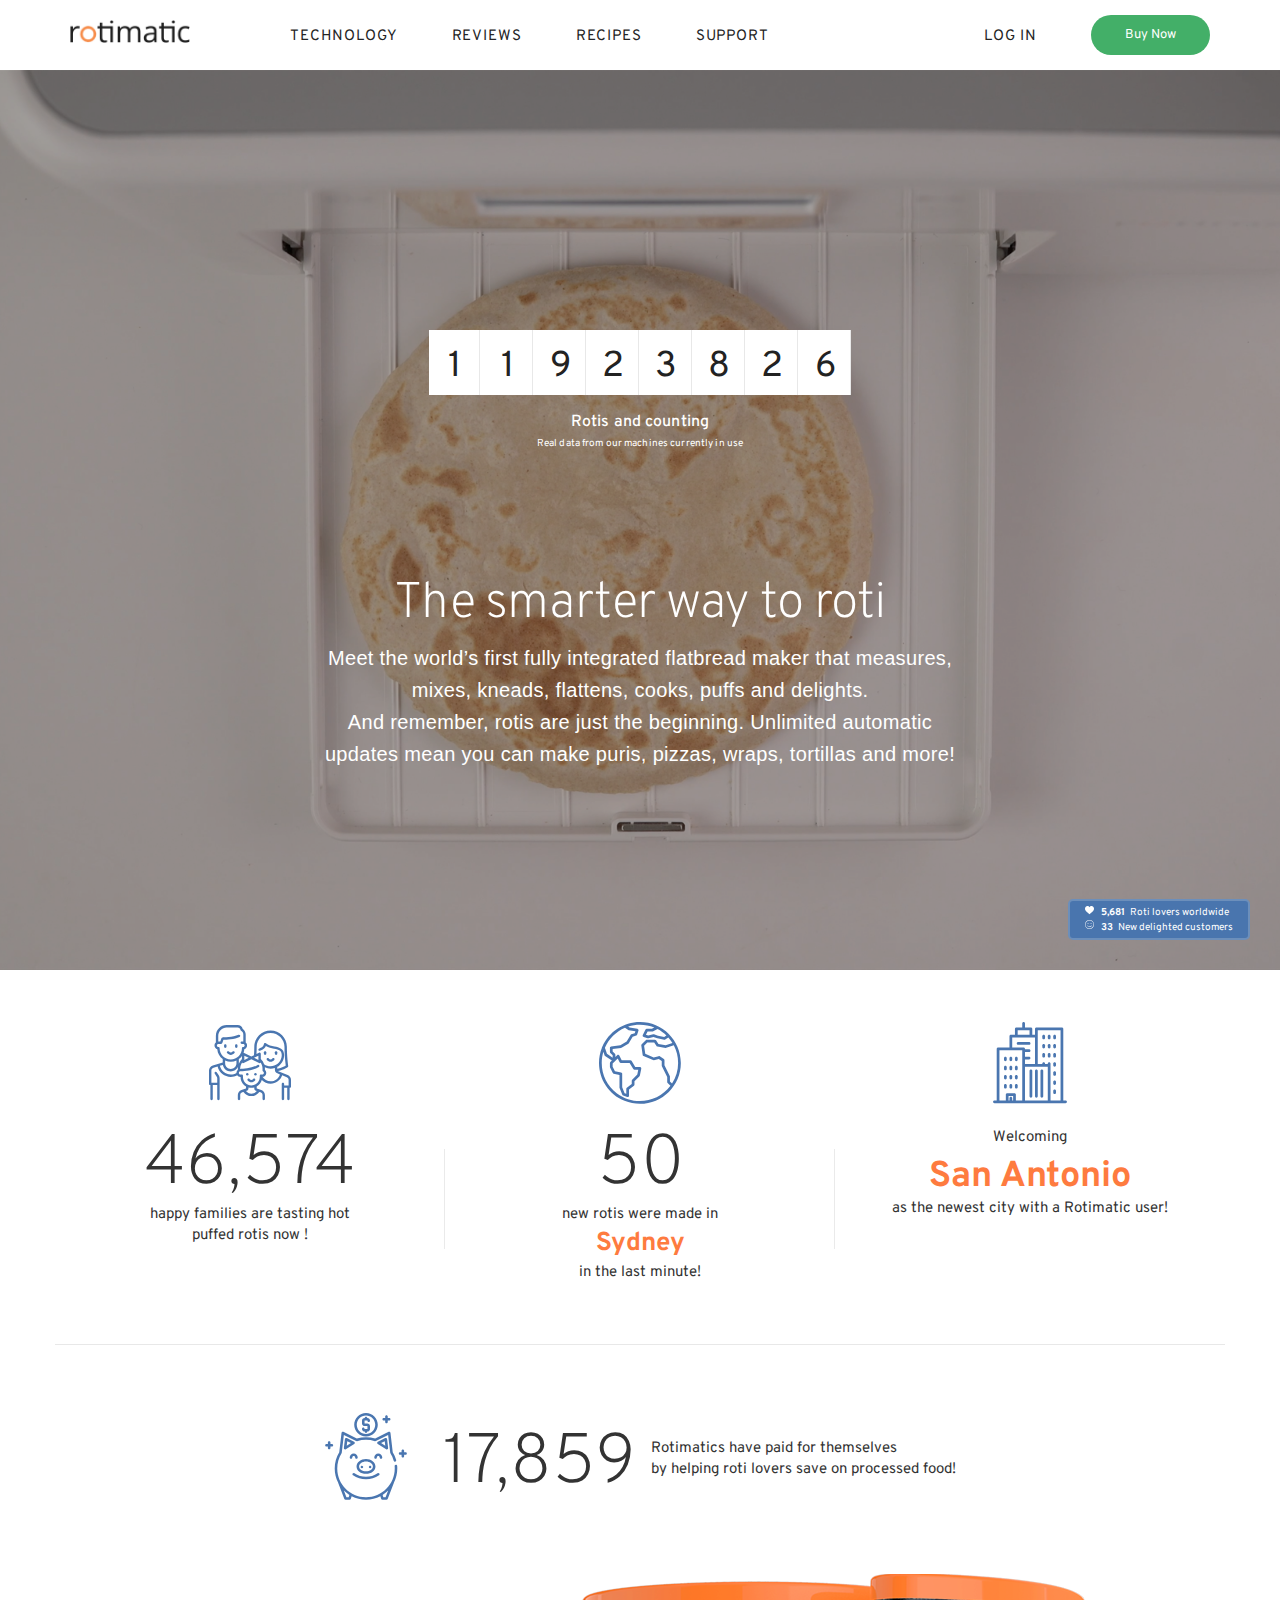
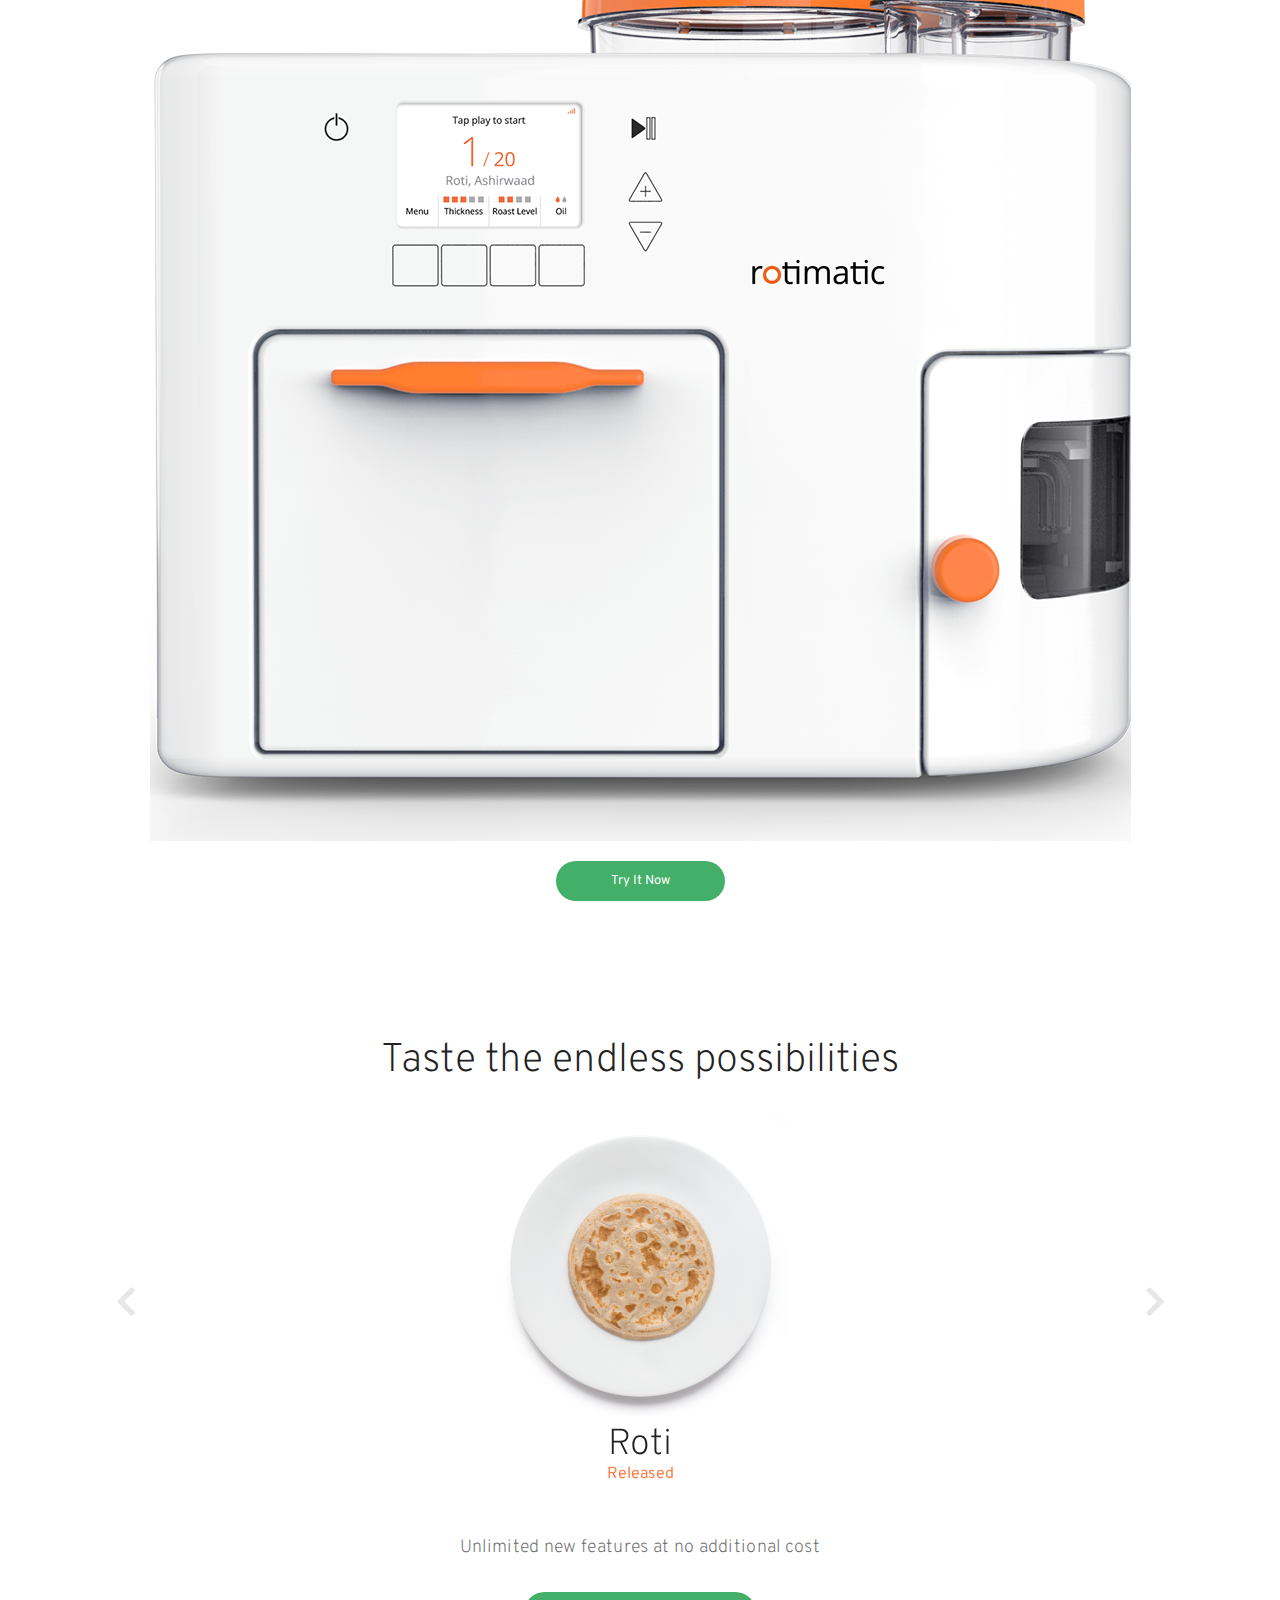
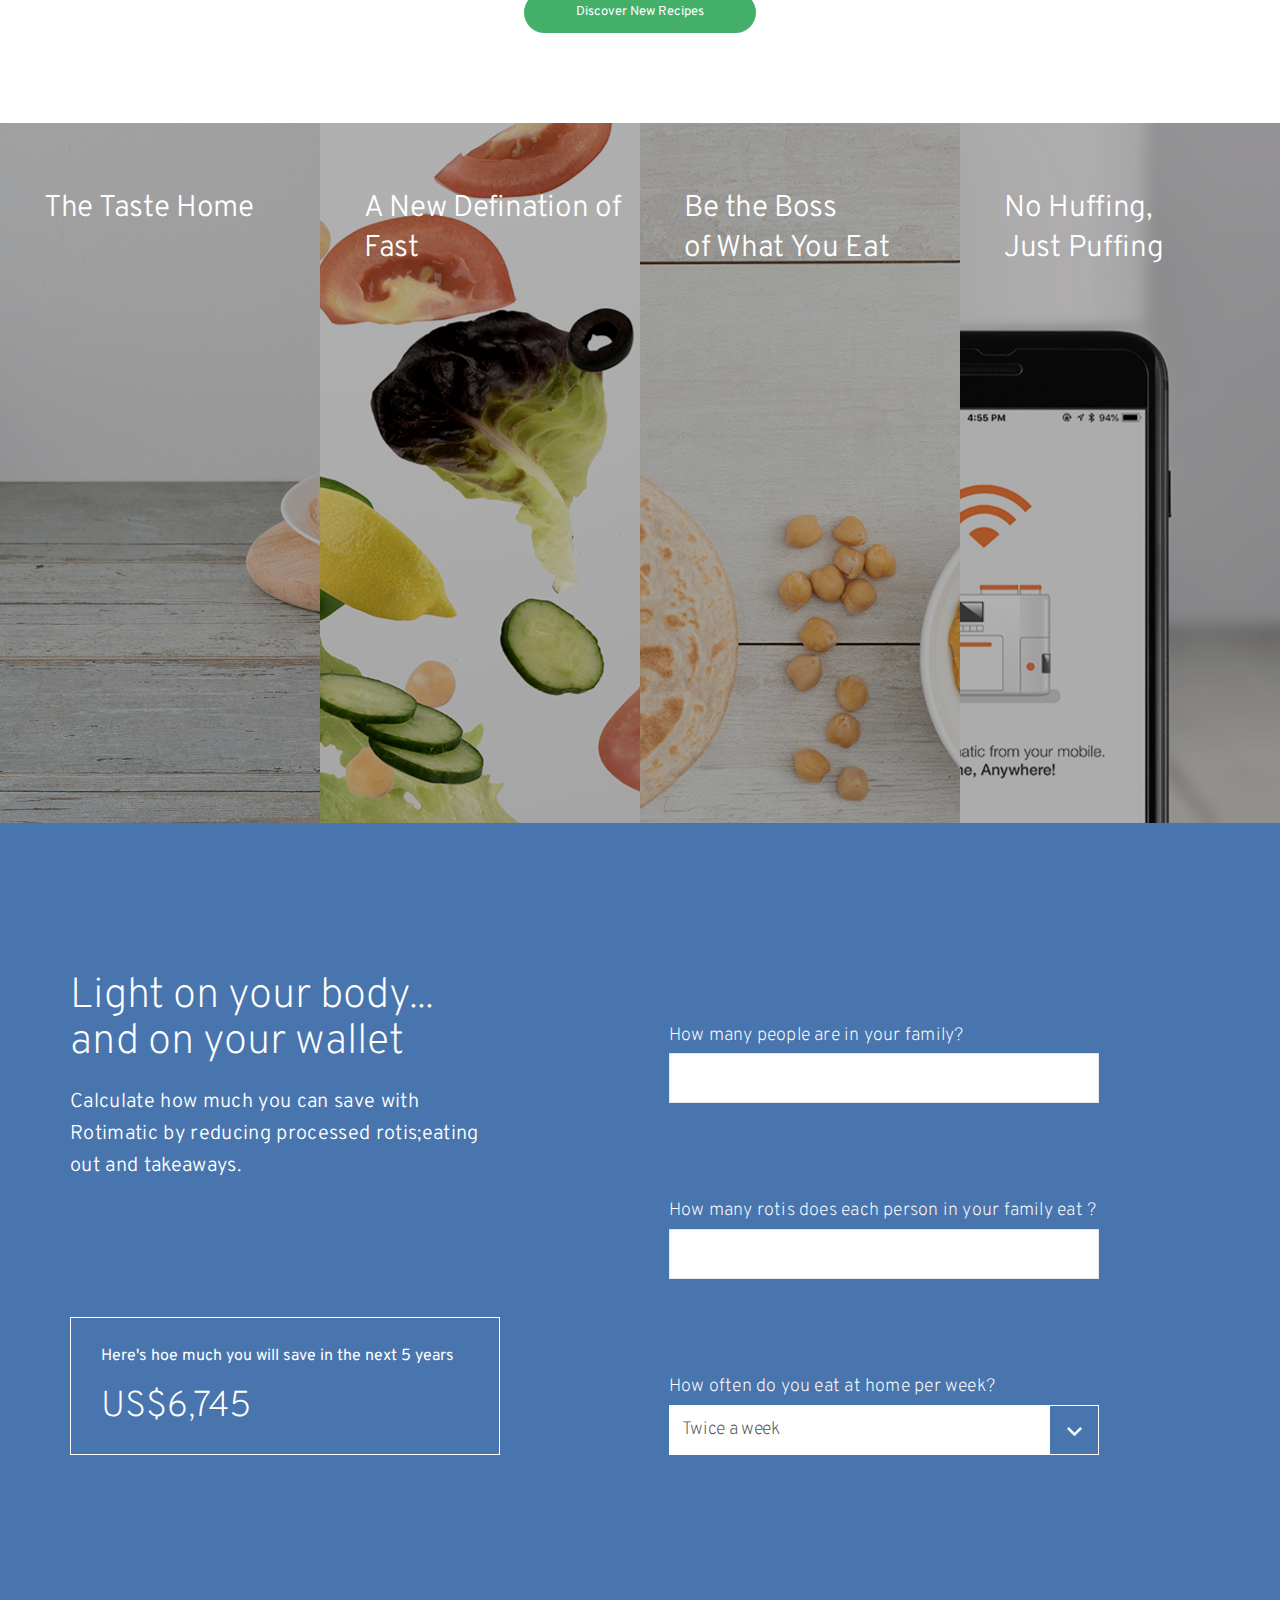
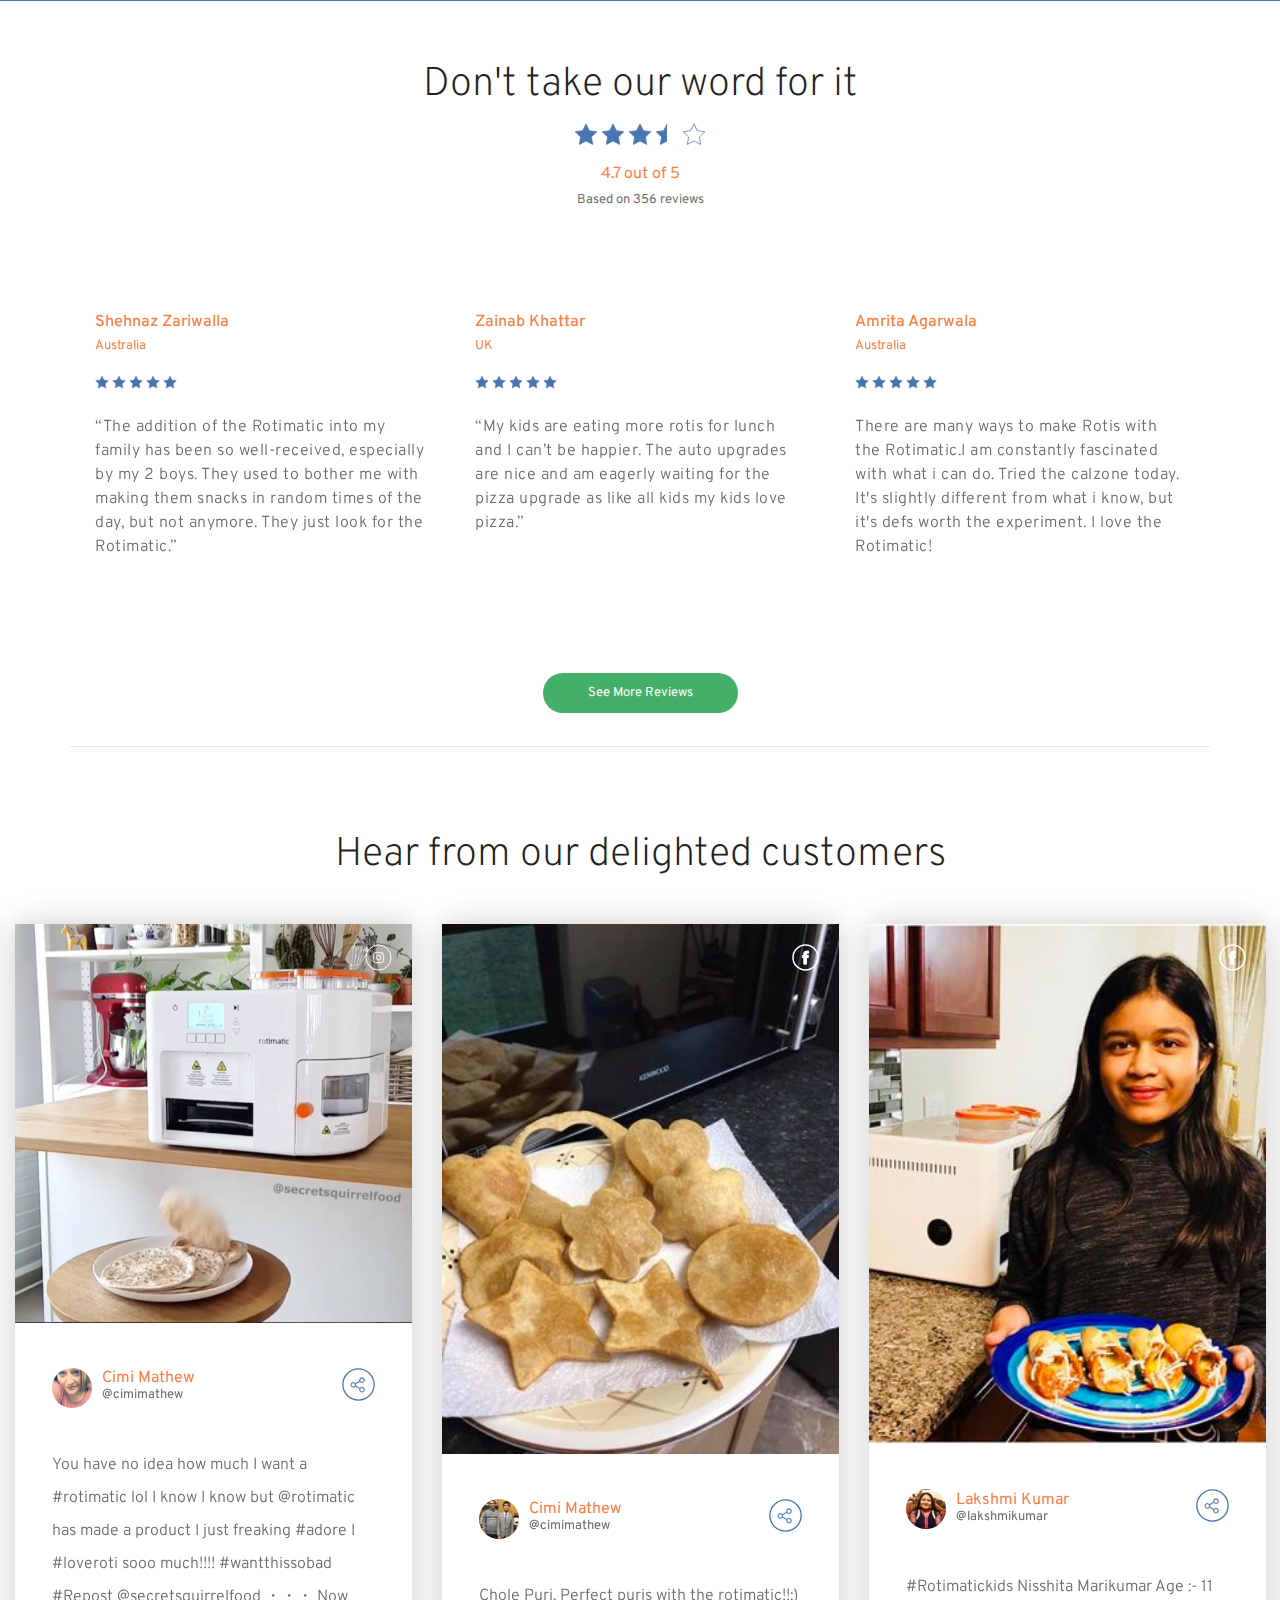
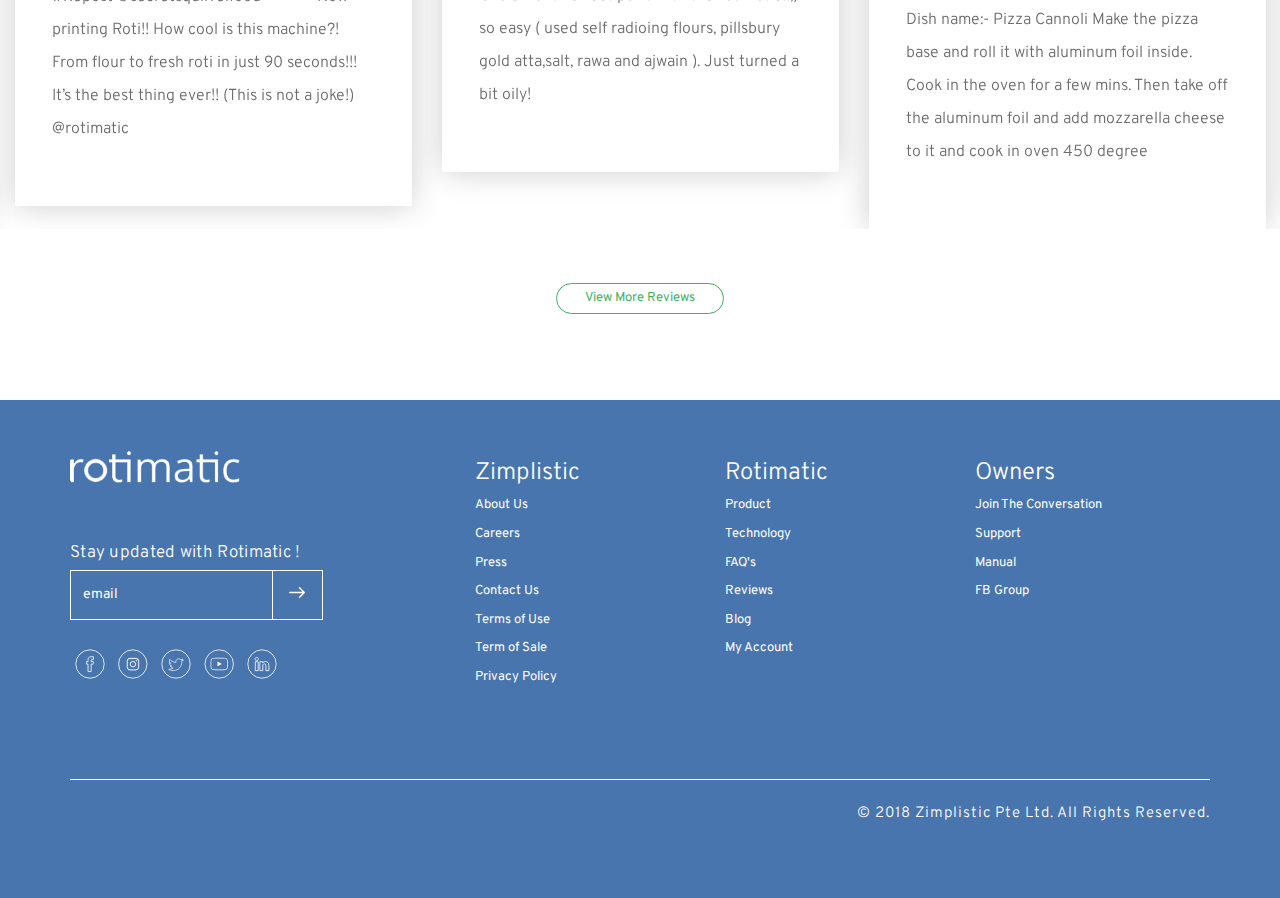
==== commit 961b3c9c: "added content as per docs" ====
--- a/index.html
+++ b/index.html
@@ -96,12 +96,23 @@
     	<!-- /header -->
     	<!-- banner-start -->
     	<section class="banner home-banner">
-            <video src="img/Homepage - Hero Module - The smarter way to roti.mp4" autobuffer autoloop loop controls poster="img/Homepage.mp4"></video>
-            <!-- <div class="banner-overlay"></div> -->
+            <div class="banner-overlay"></div>
     		<div class="container">
     			<div class="roti-counting">
                     <div class="roti-img hidden-lg hidden-md hidden-sm">
                         <img src="images/6f478e34eec9d0068848098a44410a11f3011fbc.png" alt="rotimatic">
+                    </div>
+                    <div class="roti-counter-box">
+                        <ul class="list-unstyled list-inline">
+                            <li>1</li>
+                            <li>1</li>
+                            <li>9</li>
+                            <li>2</li>
+                            <li>3</li>
+                            <li>8</li>
+                            <li>2</li>
+                            <li>6</li>
+                        </ul>
                     </div>
     				<h6>Rotis and counting</h6>
     				<span>Real data from our machines currently in use</span>
--- a/css/style.css
+++ b/css/style.css
@@ -232,12 +232,27 @@
 	letter-spacing: 0.12px;
 	line-height: 27px;
 }
+.roti-counting .roti-counter-box ul{
+	max-width: 422px;
+	width: 100%;
+	background-color: #fff;
+	margin:0 auto;
+}
+.roti-counting .roti-counter-box ul li{
+	width: 50px;
+	height: 65px;
+	text-align: center;
+	font-size: 36px;
+	line-height: 75px;
+	color: #222;
+	border-right: 1px solid #e8e8e8;
+}
 .banner.home-banner{
-	/*background-image: url(../images/1f717e91195b34d7ab21cac06b4d6915d1a71ac8.png);
+	background-image: url(../images/1f717e91195b34d7ab21cac06b4d6915d1a71ac8.png);
 	background-size: cover;
-    background-repeat: no-repeat;*/
+    background-repeat: no-repeat;
     height: 900px;
-    /*background-position:45% 10%;*/
+    background-position:45% 10%;
 }
 .banner.home-banner video{
 	height: 100%;
@@ -2292,7 +2307,8 @@
 	background-position: 25% 0%;
 }
 .banner.buy-now-banner .banner-caption-main{
-	max-width: 384px;
+	/*max-width: 384px;*/
+	max-width: 422px;
 	width: 100%;
 	position: absolute;
 	left: 250px;
@@ -2300,7 +2316,9 @@
 }
 .banner.buy-now-banner .banner-caption-main .banner-caption{
 	position: static;
-	margin-top: 55px;
+	margin: 55px auto 0;
+	width: 100%;
+	max-width: 384px;
 }
 .banner.buy-now-banner .banner-caption-main .roti-counting{
 	margin:150px auto 0;
@@ -3936,6 +3954,16 @@
 	.rotimatic-paid-box .rotimatic-paid .creative-caption{
 		display: block;
 		padding: 0;
+	}
+	.roti-counting .roti-counter-box ul {
+	    max-width: 248px;
+	    border:1px solid #e8e8e8;
+	}
+	.roti-counting .roti-counter-box ul li {
+	    width: 28px;
+	    height: 40px;
+	    font-size: 24px;
+	    line-height: 45px;
 	}
 	.banner.home-banner .roti-counting{
 		position: absolute;
